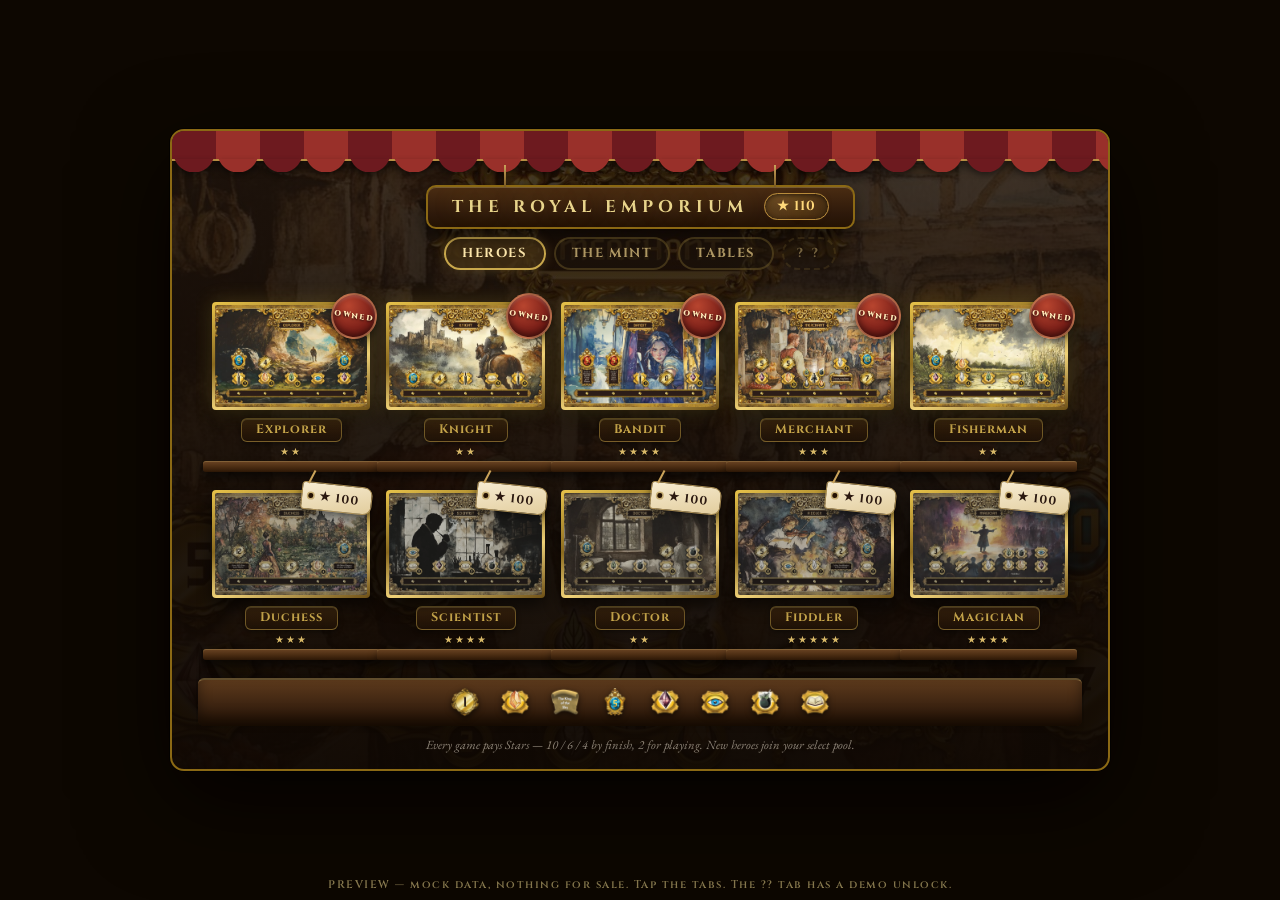
==== index.html @ a3e4d5b9 "Table inspect + fx: preview surfaces at size, rares animate Co-Authored-By: Claude Fable 5 <noreply@" ====
<!DOCTYPE html>
<html lang="en">
<head>
<meta charset="UTF-8">
<meta name="viewport" content="width=device-width, initial-scale=1.0, viewport-fit=cover">
<title>FAVOR — Royal Emporium Preview (tabs)</title>
<!-- Real game stylesheet: the store is judged under the exact chrome. -->
<link rel="stylesheet" href="css/style.css">
<style>
  html, body { margin: 0; height: 100%; background: #17100a; }
  /* the harness shows the store without the game behind it */
  #storePanel { display: flex !important; position: fixed; inset: 0; align-items: center; justify-content: center; }
  .pv-note {
    position: fixed; bottom: 8px; left: 50%; transform: translateX(-50%);
    z-index: 30000; font: 600 11px 'Cinzel', serif; letter-spacing: 1.5px;
    color: rgba(232, 212, 139, 0.55); pointer-events: none; text-align: center;
  }
  /* preview-only chip that fakes an unlock so Wyatt sees both ?? states */
  .pv-unlock {
    margin-top: 14px; font: 700 11px 'Cinzel', serif; letter-spacing: 1.5px;
    color: #e8d48b; background: rgba(201,168,76,0.12); cursor: pointer;
    border: 1px dashed rgba(201,168,76,0.5); border-radius: 999px; padding: 6px 14px;
  }
</style>
</head>
<body>

<!-- ═══ The store panel, verbatim from index.html (FLB closers stubbed) ═══ -->
<div class="lb-panel store-panel active" id="storePanel">
    <div class="lb-inner st-inner" onclick="event.stopPropagation()">
        <div class="st-awning" aria-hidden="true"></div>
        <div class="lb-title st-sign">The Royal Emporium<span class="st-stars" id="storeStars">★ 110</span></div>
        <div class="st-tabs" id="stTabs">
            <button class="st-tab on" data-pane="stPaneHeroes" onclick="switchStoreTab('stPaneHeroes')">Heroes</button>
            <button class="st-tab" data-pane="stPaneMint" onclick="switchStoreTab('stPaneMint')">The Mint</button>
            <button class="st-tab" data-pane="stPaneTables" onclick="switchStoreTab('stPaneTables')">Tables</button>
            <button class="st-tab st-tab-secret locked" data-pane="stPaneSecret" id="stTabSecret" onclick="switchStoreTab('stPaneSecret')">? ?</button>
        </div>
        <div class="st-scroll">
            <div class="st-pane" id="stPaneMint">
                <div class="st-mint" id="storePacks"></div>
            </div>
            <div class="st-pane on" id="stPaneHeroes">
                <div class="st-grid" id="storeBody"></div>
            </div>
            <div class="st-pane" id="stPaneTables">
                <div class="st-tables-head">The Table Maker</div>
                <div class="st-tables" id="stTables"></div>
                <div class="st-tables-head">Hero Tables</div>
                <div class="st-tables" id="stHeroTables"></div>
                <div class="st-tables-head">Rare Tables</div>
                <div class="st-tables" id="stRareTables"></div>
            </div>
            <div class="st-pane" id="stPaneSecret">
                <div class="st-secret" id="stSecretBody"></div>
            </div>
            <div class="st-counter" aria-hidden="true">
                <img src="assets/icons/gold.png" alt=""><img src="assets/icons/prospecting.png" alt=""><img src="assets/icons/maps.png" alt=""><img src="assets/icons/favor.png" alt=""><img src="assets/icons/philosopher.png" alt=""><img src="assets/icons/minds_eye.png" alt=""><img src="assets/icons/alchemy.png" alt=""><img src="assets/icons/knowledge.png" alt="">
            </div>
            <div class="lb-foot">Every game pays Stars — 10 / 6 / 4 by finish, 2 for playing. New heroes join your select pool.</div>
        </div>
    </div>
</div>
<div class="st-inspect" id="tableInspect" onclick="closeTableInspect()"></div>
<div class="pv-note">PREVIEW — mock data, nothing for sale. Tap the tabs. The ?? tab has a demo unlock.</div>

<script src="js/tablefx-pts.js"></script>
<script src="js/tablefx.js"></script>
<script>
// ── FLB stub: swallow the real markup's clicks ──
window.FLB = { inspectChar: function(){}, closeStore: function(){}, closeInspect: function(){} };

// ── Mock heroes (real art/difficulties; first five owned, like a mid account) ──
var CHARS = [
    ['explorer','Explorer.jpg','Explorer',2,1],['knight','Knight.jpg','Knight',2,1],
    ['bandit','Bandit.jpg','Bandit',4,1],['merchant','Merchant.jpg','Merchant',3,1],
    ['fisherman','Fisherman.jpg','Fisherman',2,1],['duchess','Duchess.jpg','Duchess',3,0],
    ['scientist','Scientist.jpg','Scientist',4,0],['doctor','Doctor.jpg','Doctor',2,0],
    ['fiddler','Fiddler.jpg','Fiddler',5,0],['magician','Magician.jpg','Magician',4,0]
];
document.getElementById('storeBody').innerHTML = CHARS.map(function(c){
    return '<div class="st-card' + (c[4] ? ' owned' : '') + '">'
        + '<div class="st-frame"><img src="assets/characters/' + c[1] + '" alt=""></div>'
        + '<div class="st-plate"><span class="st-name">' + c[2] + '</span>'
        + '<span class="st-diff">' + '★'.repeat(c[3]) + '</span></div>'
        + (c[4] ? '<span class="st-owned">Owned</span>' : '<button class="st-buy">★ 100</button>')
        + '</div>';
}).join('');

// ── Mock Mint bundles (layout stand-ins — real prices live in meta.js) ──
var PACKS = [['Pouch of Stars', 500, '4.99'], ['Chest of Stars', 1200, '9.99'], ['Royal Vault', 3000, '19.99']];
document.getElementById('storePacks').innerHTML = PACKS.map(function(p){
    return '<div class="st-pack"><div class="st-pack-stars">★ ' + p[1].toLocaleString() + '</div>'
        + '<div class="st-pack-name">' + p[0] + '</div>'
        + '<button class="st-pack-buy">$' + p[2] + '</button></div>';
}).join('');

// ── Tables shelves: the real TABLE_SKINS roster, equip = visual only ──
var TABLE_SKINS = [
    { id: 'oak', name: 'Royal Oak', swatch: '' },
    { id: 'leather', name: 'Oxblood Leather', swatch: 'tsw-leather' },
    { id: 'velvet', name: 'Crimson Velvet', swatch: 'tsw-velvet' },
    { id: 'queens', name: "The Queen's Table", swatch: 'tsw-queens' },
    { id: 'emerald', name: 'Emerald Court', swatch: 'tsw-emerald' },
    { id: 'celestial', name: 'Midnight Atlas', swatch: 'tsw-celestial' },
    { id: 'map', name: "The Cartographer's Desk", swatch: 'tsw-map' },
    { id: 'alchemist', name: "Alchemist's Slate", swatch: 'tsw-alchemist' },
    { id: 'hero-explorer', name: "The Explorer's Table", swatch: 'tsw-hero-explorer', group: 'hero' },
    { id: 'hero-merchant', name: "The Merchant's Table", swatch: 'tsw-hero-merchant', group: 'hero' },
    { id: 'hero-bandit', name: "The Bandit's Table", swatch: 'tsw-hero-bandit', group: 'hero' },
    { id: 'hero-fisherman', name: "The Fisherman's Table", swatch: 'tsw-hero-fisherman', group: 'hero' },
    { id: 'hero-scientist', name: "The Scientist's Table", swatch: 'tsw-hero-scientist', group: 'hero' },
    { id: 'hero-knight', name: "The Knight's Table", swatch: 'tsw-hero-knight', group: 'hero' },
    { id: 'hero-doctor', name: "The Doctor's Table", swatch: 'tsw-hero-doctor', group: 'hero' },
    { id: 'hero-fiddler', name: "The Fiddler's Table", swatch: 'tsw-hero-fiddler', group: 'hero' },
    { id: 'hero-duchess', name: "The Duchess's Table", swatch: 'tsw-hero-duchess', group: 'hero' },
    { id: 'hero-magician', name: "The Magician's Table", swatch: 'tsw-hero-magician', group: 'hero' },
    { id: 'rare-ember', name: 'The Ember Throne', swatch: 'tsw-rare-ember', group: 'rare' },
    { id: 'rare-astronomer', name: 'The Astronomer Royal', swatch: 'tsw-rare-astronomer', group: 'rare' },
    { id: 'rare-vault', name: 'The Drowned Vault', swatch: 'tsw-rare-vault', group: 'rare' }
];
var equipped = 'oak';
function renderShelves() {
    [['stTables', TABLE_SKINS.filter(function(s){ return !s.group; })],
     ['stHeroTables', TABLE_SKINS.filter(function(s){ return s.group === 'hero'; })],
     ['stRareTables', TABLE_SKINS.filter(function(s){ return s.group === 'rare'; })]
    ].forEach(function(sh) {
        document.getElementById(sh[0]).innerHTML = sh[1].map(function(s){
            return '<div class="st-table-card' + (s.id === equipped ? ' equipped' : '') + '" '
                + 'onclick="inspectTable(\'' + s.id + '\')">'
                + '<div class="st-table-swatch ' + s.swatch + '"'
                + (s.swatch ? '' : ' style="background: radial-gradient(ellipse at 50% 40%, #6b4a30 0%, #4a3020 55%, #2a1a10 100%)"') + '></div>'
                + '<div class="st-table-plate"><span class="st-table-name">' + s.name + '</span>'
                + '<span class="st-table-state">' + (s.id === equipped ? '✦ On your table' : 'Tap to view') + '</span></div></div>';
        }).join('');
    });
}
renderShelves();

// ── Tabs + the ?? pane (same logic as ui.js, demo unlock added) ──
var demoUnlocked = false;
function switchStoreTab(paneId) {
    document.querySelectorAll('#stTabs .st-tab').forEach(function(b){
        b.classList.toggle('on', b.dataset.pane === paneId); });
    document.querySelectorAll('.st-pane').forEach(function(p){
        p.classList.toggle('on', p.id === paneId); });
    document.querySelector('.st-scroll').scrollTop = 0;
    if (paneId === 'stPaneSecret') renderSecretPane();
}
function renderSecretPane() {
    var body = document.getElementById('stSecretBody');
    document.getElementById('stTabSecret').classList.toggle('locked', !demoUnlocked);
    if (!demoUnlocked) {
        body.innerHTML = '<div class="st-secret-tease">'
            + '<div class="st-secret-mark">?</div>'
            + '<p>The court keeps its secrets.</p>'
            + '<p class="st-secret-sub">Some heroes are not for sale — they must be found.</p>'
            + '<button class="pv-unlock" onclick="demoUnlocked=true; renderSecretPane()">preview: simulate an unlock</button>'
            + '</div>';
        return;
    }
    body.innerHTML = '<div class="st-grid">'
        + '<div class="st-card owned"><div class="st-frame"><img src="assets/characters/Magician.jpg" alt=""></div>'
        + '<div class="st-plate"><span class="st-name">The Hooded One</span></div>'
        + '<span class="st-owned">Found</span></div>'
        + '</div>'
        + '<div class="st-secret-tease" style="padding-top:6px">'
        + '<p class="st-secret-sub">(demo card — hidden heroes appear here once discovered)</p>'
        + '<button class="pv-unlock" onclick="demoUnlocked=false; renderSecretPane()">preview: relock</button></div>';
}

// ── Table inspect — the surface at size; rare ones animate (real tablefx) ──
var _inspecting = null;
function inspectTable(id) { _inspecting = id; renderTableInspect(); }
function closeTableInspect() { _inspecting = null; renderTableInspect(); }
function renderTableInspect() {
    var box = document.getElementById('tableInspect');
    var s = null;
    TABLE_SKINS.forEach(function(x){ if (x.id === _inspecting) s = x; });
    if (!s) { box.classList.remove('active'); box.innerHTML = ''; return; }
    var isEq = s.id === equipped;
    box.innerHTML = '<div class="tt-insp-inner" onclick="event.stopPropagation()">'
        + '<div class="tt-insp-surface ' + s.swatch + '" id="ttInspSurface"'
        + (s.swatch ? '' : ' style="background: radial-gradient(ellipse at 50% 40%, #6b4a30 0%, #4a3020 55%, #2a1a10 100%)"') + '></div>'
        + '<div class="tt-insp-row"><span class="tt-insp-id"><span class="st-name">' + s.name + '</span>'
        + (s.group === 'rare' ? '<span class="tt-insp-rare">✦ RARE — it moves</span>' : '') + '</span>'
        + (isEq ? '<span class="st-owned">✦ On your table</span>'
                : '<button class="st-buy" onclick="event.stopPropagation(); equipped=\'' + s.id + '\'; renderShelves(); renderTableInspect()">Equip</button>')
        + '</div></div>'
        + '<div class="st-insp-close" onclick="event.stopPropagation(); closeTableInspect()">✕</div>';
    box.classList.add('active');
    if (window.TABLEFX) TABLEFX.decorate(document.getElementById('ttInspSurface'), s.id);
}
</script>
</body>
</html>
---- css/style.css ----
/* ═══════════════════════════════════════════════════════════
   FAVOR — Online Card Game
   A Game of Royal Succession
   ═══════════════════════════════════════════════════════════ */

@import url('https://fonts.googleapis.com/css2?family=Cinzel:wght@400;600;700;900&family=Cinzel+Decorative:wght@400;700;900&family=EB+Garamond:ital,wght@0,400;0,600;1,400&display=swap');

:root {
    --gold: #c9a84c;
    --gold-light: #e8d48b;
    --gold-dark: #8b6914;
    --royal-purple: #3d2817;
    --royal-deep: #2a1a10;
    --parchment: #f4e8c1;
    --parchment-dark: #d4c49a;
    --crimson: #8b1a1a;
    --text-light: #f0e6d3;
    --text-dark: #2a1a0e;
    --shadow-glow: rgba(201, 168, 76, 0.4);
    --wood-light: #b8956a;
    --wood-mid: #8b6b4a;
    --wood-dark: #5a3d2b;
    --wood-darker: #3d2817;
    --wood-deepest: #2a1a10;
    --felt-blue: #1e3a5f;
    --felt-dark: #142940;
}

* { margin: 0; padding: 0; box-sizing: border-box; }

/* iOS Safari auto-inflates "small" text in landscape webviews — TEXT ONLY,
   not the boxes around it, which is how one device's achievement titles
   painted over their neighbours (Wyatt 7/20). The layout is designed at
   these sizes; keep the browser's hands off them. */
html { -webkit-text-size-adjust: 100%; text-size-adjust: 100%; }

/* Long-pressing card/board art on iOS summoned the native "Copy / Save
   Image" sheet ("copy PNGs?" — reported 7/17). Kill the callout and drag
   on every image app-wide; text still selects via the .selectable opt-in. */
img {
    -webkit-touch-callout: none;
    -webkit-user-drag: none;
    -khtml-user-drag: none;
    user-select: none;
    -webkit-user-select: none;
}
.selectable, .selectable * { -webkit-user-select: text; user-select: text; }

html, body {
    width: 100%;
    height: 100%;
    overflow: hidden;
    background: #1a0e08;
    font-family: 'EB Garamond', serif;
    color: var(--text-light);
}

/* ─── TITLE SCREEN ──────────────────────────────────────── */

#title-screen {
    position: fixed;
    inset: 0;
    display: flex;
    align-items: center;
    justify-content: center;
    background:
        radial-gradient(ellipse at 32% 42%, rgba(201, 168, 76, 0.09) 0%, transparent 55%),
        radial-gradient(ellipse at 50% 85%, rgba(42, 26, 62, 0.6) 0%, transparent 55%),
        linear-gradient(180deg, #0a0612 0%, #1a0f28 40%, #0a0612 100%);
    z-index: 1000;
    transition: opacity 1.2s ease;
}

#title-screen.hidden {
    opacity: 0;
    pointer-events: none;
}

/* ── Wingspan-style stage: a full-bleed hero painting (calm on the left,
     the castle owns the right), the title lockup up top, and a loose grid
     of framed vignette cards — every button is a small painting with a
     plaque, PLAY unmistakably biggest. ── */
.ts-bg {
    position: absolute; inset: 0;
    /* The hero painting (Wyatt 7/16): the storybook meadow — cottage on
       the flowered hill, path winding toward the white castle. Anchored
       right-of-center so the castle survives the crop at every aspect
       ratio (the cottage rides the left edge behind the menu column). */
    background: #2a3a28 url('../assets/ui/menu-meadow.jpg') no-repeat;
    background-size: cover;
    background-position: 68% 34%;
}
/* Legibility wash — deepens the menu side and the footer's ground,
   leaves the castle in its own light. */
.ts-haze {
    position: absolute; inset: 0; pointer-events: none;
    /* Lighter wash than the old dusk art needed — the meadow is a sunny
       painting and should read sunny; just enough scrim for the gold
       lockup (top-left) and the footer line (bottom). */
    background:
        linear-gradient(180deg, rgba(12, 7, 16, 0.32) 0%, transparent 24%, transparent 80%, rgba(8, 5, 10, 0.42) 100%),
        linear-gradient(100deg,
            rgba(12, 7, 16, 0.5) 0%, rgba(12, 7, 16, 0.3) 34%,
            rgba(12, 7, 16, 0.05) 62%, rgba(12, 7, 16, 0.07) 100%);
}

.ts-frame {
    position: relative; z-index: 1;
    width: 100%; height: 100%;
    display: flex; flex-direction: column;
    /* notched landscape phones: never tuck under the sensor housing.
       The +14px keeps daylight between the cutout and the Play card /
       title — the bare inset ends flush at the notch edge and read as
       touching on Wyatt's iPhone 12. Notch side flips with rotation,
       so both sides get the cushion. */
    padding: clamp(12px, 3.5dvh, 36px)
             max(clamp(18px, 4vw, 56px), calc(env(safe-area-inset-right) + 14px))
             calc(clamp(12px, 3.5dvh, 36px) + env(safe-area-inset-bottom))
             max(clamp(18px, 4vw, 56px), calc(env(safe-area-inset-left) + 14px));
    box-sizing: border-box;
}

.ts-lockup { margin: 0 0 clamp(8px, 2.4dvh, 24px); }
/* clear the music toggle (top-left chrome) on screens tall enough to show it */
@media (min-height: 541px) { .ts-lockup { padding-left: 56px; } }
.ts-title {
    font-family: 'Cinzel', serif; font-weight: 900;
    font-size: clamp(30px, 9dvh, 64px);
    letter-spacing: 0.2em;
    color: var(--gold-light);
    margin: 0; line-height: 1;
    text-shadow: 0 0 34px rgba(201, 168, 76, 0.45), 0 3px 12px rgba(0, 0, 0, 0.85);
}
.ts-sub {
    font-family: 'Cinzel', serif;
    font-size: clamp(10px, 2dvh, 15px);
    letter-spacing: 0.42em; text-transform: uppercase;
    color: rgba(232, 205, 120, 0.8);
    margin: 6px 0 0 2px;
    text-shadow: 0 2px 8px rgba(0, 0, 0, 0.8);
}

/* The card grid: PLAY spans the full left column; HOST ROOM & SKIRMISH
   are the second tier; four quiet minors fill out the right. The grid
   hugs the left/haze side — the hero painting keeps the right. */
.ts-grid {
    display: grid;
    grid-template-areas:
        "play skirm host"
        "play rival lead"
        "play rival store"
        "play rival ach"
        "play how   how";
    grid-template-columns: minmax(200px, 300px) minmax(140px, 205px) minmax(140px, 205px);
    grid-template-rows: 1fr auto auto auto auto;
    gap: clamp(8px, 1.8dvh, 16px) clamp(10px, 1.4vw, 18px);
    max-width: min(780px, 64vw);
    /* tall screens: the grid floats centered between lockup and footer */
    margin-block: auto;
}

.ts-card {
    position: relative; overflow: hidden;
    display: flex; flex-direction: column;
    align-items: center; justify-content: flex-end;
    border-radius: 12px;
    border: 2px solid rgba(201, 168, 76, 0.55);
    background: linear-gradient(160deg, rgba(34, 19, 9, 0.92), rgba(18, 9, 4, 0.94));
    box-shadow: 0 6px 18px rgba(0, 0, 0, 0.55), inset 0 0 0 1px rgba(0, 0, 0, 0.5);
    cursor: pointer;
    transition: transform 0.16s ease, border-color 0.16s ease, box-shadow 0.16s ease;
}
.ts-card:hover, .ts-card:focus-visible {
    transform: translateY(-2px);
    border-color: var(--gold-light);
    box-shadow: 0 0 24px rgba(201, 168, 76, 0.35), 0 10px 26px rgba(0, 0, 0, 0.6);
    outline: none;
}
.ts-card:active { transform: translateY(0); }

/* The vignette painting inside a card, with a scrim so plaques read. */
.ts-art { position: absolute; inset: 0; background-size: cover; }
.ts-art::after {
    content: ''; position: absolute; inset: 0;
    background: linear-gradient(180deg, rgba(10, 6, 2, 0.04) 42%, rgba(10, 6, 2, 0.74) 100%);
}

.ts-plaque {
    position: relative; z-index: 1;
    font-family: 'Cinzel', serif; font-weight: 700;
    letter-spacing: 0.18em; text-transform: uppercase;
    font-size: clamp(11px, 1.9dvh, 14px);
    color: #f0e2b6;
    background: linear-gradient(180deg, rgba(44, 26, 10, 0.94), rgba(24, 13, 5, 0.94));
    border: 1px solid rgba(201, 168, 76, 0.65);
    border-radius: 8px;
    padding: 6px 15px; margin: 8px;
    box-shadow: 0 2px 8px rgba(0, 0, 0, 0.6);
    white-space: nowrap;
}

/* ── Update pill — Nation's notice worn under the profile chip. A slow
   SHINE, never a pulse (Wyatt's call on Nation's). Lives inside the
   title screen so it can never cover a live table. ── */
.update-pill {
    position: absolute;
    top: calc(max(14px, env(safe-area-inset-top)) + 52px);
    right: max(16px, env(safe-area-inset-right));
    display: inline-flex; align-items: center; gap: 7px;
    padding: 7px 14px;
    font-family: 'Cinzel', serif; font-weight: 700; font-size: 12px;
    letter-spacing: 1.5px; text-transform: uppercase;
    color: #1c1006;
    background: linear-gradient(115deg, #d9b44a 0%, #f7e29a 45%, #d9b44a 60%);
    background-size: 220% 100%;
    border: 1px solid #ffe9a8;
    border-radius: 999px;
    box-shadow: 0 4px 14px rgba(0, 0, 0, 0.5), 0 0 18px rgba(232, 195, 75, 0.35);
    cursor: pointer;
    z-index: 60;
    animation: updShine 3.4s linear infinite;
}
.update-pill .up-glyph { font-size: 14px; line-height: 1; }
.update-pill:hover, .update-pill:focus-visible {
    box-shadow: 0 4px 16px rgba(0, 0, 0, 0.55), 0 0 26px rgba(232, 195, 75, 0.6);
    outline: none;
}
@keyframes updShine { 0% { background-position: 120% 0; } 100% { background-position: -120% 0; } }

.ts-play { grid-area: play; min-height: clamp(150px, 36dvh, 300px); }
/* Play's vignette: the realm's open gates — castle, falls and the road in
   (Wyatt 7/16); tall cards look through the arch, short-wide cards at the
   castle. New filename on purpose: the stamped CSS busts the old cache. */
.ts-art-play { background-image: url('../assets/ui/menu-play-gates.jpg'); background-position: 50% 42%; }
/* Host Room + Skirmish: purpose-painted MJ vignettes, same family as the hero */
.ts-art-host { background-image: url('../assets/ui/menu-host-vignette.jpg'); background-position: 50% 55%; }
.ts-art-skirm { background-image: url('../assets/ui/menu-skirmish-vignette.jpg'); background-position: 50% 42%; }
.ts-play .ts-plaque {
    font-size: clamp(16px, 3.4dvh, 23px);
    padding: 8px 30px; margin-bottom: 6px;
    box-shadow: 0 0 20px rgba(201, 168, 76, 0.3), 0 2px 8px rgba(0, 0, 0, 0.6);
}
.ts-play .queue-seg {
    position: relative; z-index: 1;
    width: calc(100% - 20px); box-sizing: border-box;
    margin: 0 10px 10px;
    padding: 5px 8px;
    background: rgba(12, 7, 3, 0.6);
    border-radius: 10px;
}

.ts-mid { min-height: clamp(58px, 13.5dvh, 128px); }
.ts-mid:nth-of-type(2) { grid-area: skirm; }
.ts-mid:nth-of-type(3) { grid-area: host; }

.ts-sm { min-height: clamp(34px, 7dvh, 52px); justify-content: center; }
.ts-sm .ts-plaque { font-size: clamp(10px, 1.7dvh, 12px); padding: 4px 12px; margin: 4px; }
.ga-rival { grid-area: rival; }
.ga-lead { grid-area: lead; }
.ga-store { grid-area: store; }
.ga-ach { grid-area: ach; }
.ga-how { grid-area: how; }

/* Footer strip — quiet dev/reference hooks, Wingspan's community line. */
.ts-footer {
    margin-top: auto;
    display: flex; align-items: center;
    gap: clamp(12px, 2vw, 22px);
    padding-top: clamp(8px, 2dvh, 16px);
}
.ts-plate {
    font-family: 'EB Garamond', serif; font-style: italic;
    font-size: clamp(10px, 1.7dvh, 13px);
    letter-spacing: 1px;
    color: rgba(201, 168, 76, 0.55);
    margin: 0 0 0 auto;
}

/* Table size — a segmented row, one tap, stays lit. */
.queue-seg {
    display: flex;
    align-items: center;
    gap: 8px;
}
.queue-label {
    font-family: 'Cinzel', serif;
    font-size: 10px;
    font-weight: 700;
    letter-spacing: 2.5px;
    text-transform: uppercase;
    color: var(--gold-dark);
    white-space: nowrap;
    padding-right: 2px;
}
.queue-seg button {
    flex: 1;
    height: 42px;
    font-family: 'Cinzel', serif;
    font-size: 16px;
    font-weight: 700;
    color: var(--gold-light);
    background: rgba(20,10,4,0.55);
    border: 1px solid rgba(201,168,76,0.35);
    border-radius: 9px;
    cursor: pointer;
    transition: all 0.15s;
}
.queue-seg button:hover { border-color: var(--gold); }
.queue-seg button.on {
    background: linear-gradient(160deg, rgba(201,168,76,0.95), rgba(146,110,38,0.95));
    color: #241503;
    border-color: var(--gold-light);
    box-shadow: 0 0 14px rgba(201,168,76,0.35);
}

.menu-link {
    background: none;
    border: none;
    padding: 6px 2px;
    font-family: 'Cinzel', serif;
    font-size: 12px;
    font-weight: 700;
    letter-spacing: 1.5px;
    text-transform: uppercase;
    color: rgba(232, 205, 120, 0.7);
    text-decoration: underline;
    text-underline-offset: 4px;
    text-decoration-color: rgba(201,168,76,0.35);
    cursor: pointer;
    transition: color 0.15s;
}
.menu-link:hover { color: var(--gold-light); }
.menu-link.mint-link { color: #ffd97a; text-shadow: 0 0 8px rgba(240, 200, 110, 0.35); }
.menu-link.mint-link:hover { color: #ffe9ad; }
/* iOS shell: no external purchase rail anywhere (Apple 3.1.1) */
.ios-shell .mint-link, .ios-shell .st-mint { display: none !important; }

/* Portrait / narrow: single column, scrollable — the rotate-gate handles
   in-game, but the menu itself stays usable any way you hold it. */
@media (orientation: portrait), (max-width: 640px) {
    .ts-frame { overflow-y: auto; padding: 20px 6vw; }
    .ts-grid {
        grid-template-areas: "play play" "skirm host" "rival rival" "lead store" "ach how";
        grid-template-columns: 1fr 1fr;
        grid-template-rows: auto;
        max-width: 100%;
    }
    .ts-play { min-height: 180px; }
    .ts-haze { background: linear-gradient(180deg, rgba(10,6,14,0.72), rgba(10,6,14,0.5)); }
    /* clear the profile chip; keep footer links on one line each */
    .ts-title { font-size: clamp(24px, 8.5vw, 40px); }
    .ts-lockup { padding-left: 48px; margin-top: 34px; }
    .ts-footer { flex-wrap: wrap; }
    .menu-link, .prompt-test-toggle { white-space: nowrap; }
}

/* Profile chip — top-right of the menu */
.profile-chip {
    position: absolute;
    top: max(14px, env(safe-area-inset-top));
    right: max(16px, env(safe-area-inset-right));
    display: inline-flex;
    align-items: center;
    gap: 11px;
    padding: 8px 18px;
    background: linear-gradient(160deg, rgba(42,22,10,0.88), rgba(20,10,4,0.92));
    border: 1px solid var(--gold-dark);
    border-radius: 999px;
    cursor: pointer;
    font-family: 'Cinzel', serif;
    transition: all 0.2s;
    z-index: 5;
}
.profile-chip:hover { border-color: var(--gold); box-shadow: 0 0 18px rgba(201,168,76,0.25); }
.pc-name { color: var(--gold-light); font-size: 13px; font-weight: 700; letter-spacing: 1px; }
.pc-rating { color: #a9d4ff; font-weight: 900; font-size: 14px; }
.pc-crowns { display: inline-flex; align-items: center; gap: 4px; color: #e8c34b; font-weight: 900; font-size: 13px; }
.crown-ico { width: 17px; height: 12px; display: inline-block; }

/* ── Leaderboard + profile panels ── */
.lb-panel, .profile-panel {
    position: fixed;
    inset: 0;
    z-index: 10005;
    display: none;
    align-items: center;
    justify-content: center;
    background: rgba(14,7,2,0.92);
    backdrop-filter: blur(14px);
}
.lb-panel.active, .profile-panel.active { display: flex; }

.lb-inner, .pf-inner {
    display: flex;
    flex-direction: column;
    width: min(600px, 94vw);
    max-height: 88dvh;
    background: linear-gradient(175deg, #2e1c0e 0%, #1a0d05 100%);
    border: 2px solid var(--gold-dark);
    border-radius: 14px;
    box-shadow: 0 0 0 1px rgba(0,0,0,0.6), 0 30px 90px rgba(0,0,0,0.75), inset 0 1px 0 rgba(232,212,139,0.14);
    padding: 20px 24px 16px;
    animation: ovZoom 0.4s cubic-bezier(0.16,1,0.3,1);
}

.lb-title, .pf-title {
    font-family: 'Cinzel', serif;
    font-size: 18px;
    font-weight: 700;
    letter-spacing: 5px;
    text-transform: uppercase;
    color: var(--gold-light);
    text-align: center;
    text-shadow: 0 0 22px rgba(201,168,76,0.35);
}

.lb-tabs { display: flex; gap: 8px; justify-content: center; margin: 14px 0 8px; }

/* Two-column body (Wyatt 7/17): a character rail down the LEFT — bigger
   crests with names, inviting a tap — and the board rows on the right. */
.lb-main {
    display: flex; gap: 14px; flex: 1 1 auto; min-height: 0;
}
.lb-rail {
    flex: 0 0 auto; width: 132px;
    display: flex; flex-direction: column; min-height: 0;
}
.lb-rail-head {
    font-family: 'Cinzel', serif; font-size: 10px; font-weight: 700;
    letter-spacing: 3px; text-transform: uppercase;
    color: var(--gold-dark); text-align: center; margin-bottom: 8px;
}
.lb-right { flex: 1 1 auto; min-width: 0; display: flex; flex-direction: column; min-height: 0; }

/* The hero rail — a crest + name per row, whole chip clickable. */
.lb-chartabs {
    display: flex; flex-direction: column; gap: 5px;
    flex: 1 1 auto; overflow-y: auto; padding: 2px 4px 2px 0;
    -webkit-overflow-scrolling: touch; scrollbar-width: none;
}
.lb-chartabs::-webkit-scrollbar { display: none; }
.lb-chartab {
    flex: 0 0 auto;
    display: flex; align-items: center; gap: 9px;
    width: 100%; padding: 4px 8px 4px 4px;
    border-radius: 999px; overflow: hidden;
    border: 2px solid rgba(201, 168, 76, 0.28);
    background: rgba(28, 21, 12, 0.6); cursor: pointer;
    opacity: 0.82; text-align: left;
    transition: border-color 0.15s, opacity 0.15s, transform 0.15s, background 0.15s;
}
.lb-chartab img,
.lb-chartab .lb-chartab-crown {
    flex: 0 0 auto;
    width: 36px; height: 36px; border-radius: 50%; overflow: hidden;
    object-fit: cover; object-position: 50% 20%; display: flex;
    align-items: center; justify-content: center;
    background: #120c06;
}
.lb-chartab .lb-chartab-crown { color: var(--gold-light); font-size: 19px; }
.lb-chartab-name {
    font-family: 'Cinzel', serif; font-size: 11px; font-weight: 700;
    letter-spacing: 0.4px; color: var(--gold-light);
    white-space: nowrap; overflow: hidden; text-overflow: ellipsis;
}
.lb-chartab:hover, .lb-chartab:focus-visible {
    opacity: 1; border-color: var(--gold-light, #ffd97a); outline: none;
    background: rgba(201,168,76,0.12); transform: translateX(2px);
}
.lb-chartab.on {
    opacity: 1; border-color: var(--gold, #d4af37);
    background: rgba(201,168,76,0.16);
    box-shadow: 0 0 12px rgba(232, 195, 75, 0.4);
}

/* The door out of a solo table — a quiet corner chip (Wyatt 7/17).
   Sits under every overlay (z 2800 < thrown zone 2950 < overlays) so
   open stages cover it exactly like they cover the rest of the chrome. */
.game-leave {
    position: fixed;
    bottom: 22px;   /* above the version badge */
    right: max(8px, env(safe-area-inset-right));
    width: 30px; height: 30px;
    display: flex; align-items: center; justify-content: center;
    padding: 0;
    font-size: 13px; line-height: 1;
    color: rgba(232, 202, 160, 0.75);
    background: rgba(24, 14, 7, 0.72);
    border: 1px solid rgba(201, 168, 76, 0.4);
    border-radius: 50%;
    cursor: pointer;
    z-index: 2800;
    transition: color 0.15s, border-color 0.15s, background 0.15s;
}
.game-leave:hover, .game-leave:focus-visible {
    color: #f0dfb8; border-color: var(--gold-light, #ffd97a);
    background: rgba(34, 20, 10, 0.9);
    outline: none;
}
#game-screen:not(.active) .game-leave { display: none; }

/* Melee runs its full ceremony — the Skip chip is retired (Wyatt 7/17).
   Hidden HERE, not in melee.js (Skylar's file, never hand-edited): the
   element stays in the DOM so rig el.click() fast-forwards still work. */
.ms-skip { display: none !important; }

/* The Emblem flare — "who reveals first" with no words (Wyatt 7/17).
   Plays once when the throws lock and the reveal opens. */
.em-first { animation: emFirst 1.9s ease-in-out; }
@keyframes emFirst {
    0%, 100% { transform: scale(1); filter: none; }
    18%, 55% {
        transform: scale(1.55);
        filter: drop-shadow(0 0 10px rgba(232, 195, 75, 0.95));
    }
}
.lb-tab {
    font-family: 'Cinzel', serif;
    font-size: 11px;
    font-weight: 700;
    letter-spacing: 2px;
    text-transform: uppercase;
    padding: 6px 20px;
    border: 1px solid rgba(201,168,76,0.3);
    border-radius: 999px;
    background: transparent;
    color: var(--gold-dark);
    cursor: pointer;
    transition: all 0.2s;
}
.lb-tab.on { color: var(--gold-light); border-color: var(--gold); background: rgba(201,168,76,0.12); }

.lb-localnote {
    font-family: 'Cinzel', serif;
    font-size: 10px;
    letter-spacing: 2px;
    color: #e88;
    text-align: center;
    margin-bottom: 8px;
}

.lb-body { overflow-y: auto; min-height: 140px; }
.lb-row {
    display: flex;
    align-items: center;
    gap: 10px;
    padding: 7px 10px;
    border-bottom: 1px solid rgba(201,168,76,0.08);
    font-family: 'Cinzel', serif;
    animation: lbRowIn 0.28s cubic-bezier(0.16,1,0.3,1) both;
    animation-delay: calc(min(var(--li, 0), 14) * 22ms);
}
@keyframes lbRowIn {
    from { opacity: 0; transform: translateX(-10px); }
}
.lb-row.me {
    background: linear-gradient(90deg, rgba(201,168,76,0.16), rgba(201,168,76,0.05));
    border: 1px solid rgba(201,168,76,0.4);
    border-radius: 8px;
}
.lb-row.podium.p1 { background: linear-gradient(90deg, rgba(240,200,110,0.12), transparent 70%); }
.lb-rank { width: 26px; text-align: center; color: var(--gold-dark); font-weight: 900; flex: none; }
.lb-medal {
    width: 26px; height: 26px; flex: none;
    display: inline-flex; align-items: center; justify-content: center;
    border-radius: 50%;
    font-weight: 900; font-size: 13px; color: #2b1a06;
    box-shadow: inset 0 1px 3px rgba(255,255,255,0.5), 0 1px 4px rgba(0,0,0,0.55);
}
.lb-medal.m1 { background: radial-gradient(circle at 32% 28%, #ffe9ad, #d4a944 68%, #9a7526); animation: medalShine 2.6s ease-in-out infinite; }
.lb-medal.m2 { background: radial-gradient(circle at 32% 28%, #f2f2f4, #b9bcc4 68%, #82868f); }
.lb-medal.m3 { background: radial-gradient(circle at 32% 28%, #ecc39c, #c08a52 68%, #8a5c30); }
@keyframes medalShine {
    50% { box-shadow: inset 0 1px 3px rgba(255,255,255,0.5), 0 0 12px rgba(255,220,130,0.55); }
}
.lb-name { flex: 1; color: var(--parchment); font-size: 13px; display: inline-flex; align-items: center; gap: 8px; min-width: 0; white-space: nowrap; overflow: hidden; text-overflow: ellipsis; }
.lb-crowns { display: inline-flex; align-items: center; gap: 3px; color: #e8c34b; font-size: 12px; font-weight: 900; }
.lb-you {
    font-size: 9px; letter-spacing: 1.5px; padding: 2px 7px 3px;
    color: #2b1a06; background: linear-gradient(#f4d488, #c99f4b);
    border-radius: 999px; font-weight: 900;
}
.lb-sub { color: rgba(240,230,211,0.42); font-size: 10.5px; letter-spacing: 0.5px; flex: none; }
.lb-score { color: var(--gold-light); font-size: 15px; display: inline-flex; align-items: center; gap: 5px; flex: none; }
.lb-ico { width: 17px; height: 17px; object-fit: contain; }
/* Best single-game score with a hero, on that hero's board — a quieter
   parchment chip so the rating still leads. */
.lb-best {
    display: inline-flex; align-items: center; gap: 4px; flex: none;
    margin-right: 10px; padding: 2px 8px; border-radius: 999px;
    background: rgba(201,168,76,0.12); border: 1px solid rgba(201,168,76,0.22);
    color: var(--parchment); font-size: 12.5px; font-weight: 700;
    font-variant-numeric: tabular-nums;
}
.lb-best .lb-ico { width: 14px; height: 14px; }
.lb-gap { text-align: center; color: var(--gold-dark); letter-spacing: 6px; padding: 2px 0; }
.lb-row.appendix { border-top: 1px solid rgba(201,168,76,0.25); border-bottom: none; }

/* ── Avatar discs — the rival-rail round crop, reused everywhere ── */
.av-disc {
    width: 30px; height: 30px; flex: none;
    border-radius: 50%;
    overflow: hidden;
    border: 1.5px solid rgba(201,168,76,0.55);
    box-shadow: 0 0 0 1.5px rgba(0,0,0,0.4), 0 1px 4px rgba(0,0,0,0.5);
    display: inline-flex;
    background: #1d1106;
}
.av-disc img { width: 100%; height: 100%; object-fit: cover; }
.av-disc.av-empty img { object-fit: contain; padding: 4px; opacity: 0.7; }
.av-disc.pc-av { width: 24px; height: 24px; }
.av-disc.lb-av { width: 30px; height: 30px; }
.av-disc.pf-av-current { width: 44px; height: 44px; }

/* Profile — the crest picker grid */
.pf-avatars {
    display: grid;
    grid-template-columns: repeat(5, 1fr);
    gap: 7px;
    padding: 10px 2px 12px;
    border-bottom: 1px solid rgba(201,168,76,0.14);
}
.pf-av {
    padding: 0; border: 2px solid rgba(201,168,76,0.25);
    border-radius: 50%; overflow: hidden; cursor: pointer;
    aspect-ratio: 1; background: #1d1106;
    transition: transform 0.15s ease, border-color 0.15s ease, box-shadow 0.15s ease;
}
.pf-av img { width: 100%; height: 100%; object-fit: cover; display: block; }
.pf-av:hover { transform: scale(1.08); border-color: var(--gold); }
.pf-av.on { border-color: #ffd97a; box-shadow: 0 0 12px rgba(255,217,122,0.5); }

/* In-game identity — your crest + royal name ride the board thumb's
   plate (a row on the stats panel broke its no-scroll fit). */
.thumb-name {
    display: inline-flex;
    align-items: center;
    gap: 6px;
    min-width: 0;
    white-space: nowrap;
    overflow: hidden;
    text-overflow: ellipsis;
}
.av-disc.thumb-crest { width: 17px; height: 17px; flex: none; }
/* Human rivals across the wire wear their chosen crest by their name */
.av-disc.opp-crest { width: 17px; height: 17px; vertical-align: -3px; margin-right: 4px; }
.lb-foot, .lb-loading, .pf-note {
    font-family: 'EB Garamond', serif;
    font-style: italic;
    font-size: 12.5px;
    color: rgba(240,230,211,0.55);
    text-align: center;
}
.lb-foot { margin-top: 10px; }
.lb-loading { padding: 34px 0; }

/* ── Character store — a market stall under the royal awning ──
   Wyatt's market scene (the Merchant board) is the backdrop; heroes are
   framed paintings standing on planks, priced with hanging rope tags,
   sealed in wax once owned. Art IS the UI. */

.st-inner {
    width: min(940px, 94vw);
    position: relative;
    overflow: hidden;                 /* keeps the awning + backdrop inside the panel frame */
    padding-top: 50px;                /* room for the canopy */
    background:
        linear-gradient(180deg, rgba(26,13,4,0.78) 0%, rgba(18,9,3,0.92) 58%, rgba(14,7,2,0.97) 100%),
        url('../assets/ui/shop-backdrop.jpg') center 22% / cover no-repeat,
        linear-gradient(175deg, #2e1c0e 0%, #1a0d05 100%);
}
/* Scalloped canopy — two alternating crimson stripes with hanging arcs */
.st-awning {
    position: absolute;
    top: 0; left: 0; right: 0;
    height: 30px;
    background: repeating-linear-gradient(90deg, #6d1a1f 0 44px, #99302a 44px 88px);
    border-bottom: 2px solid rgba(201, 168, 76, 0.85);
    box-shadow: 0 4px 12px rgba(0, 0, 0, 0.55);
}
.st-awning::after {
    content: '';
    position: absolute;
    left: 0; right: 0; top: 100%;
    height: 13px;
    background:
        radial-gradient(circle at 22px -7px, #6d1a1f 20px, transparent 21px),
        radial-gradient(circle at 66px -7px, #99302a 20px, transparent 21px);
    background-size: 88px 13px;
    filter: drop-shadow(0 3px 3px rgba(0, 0, 0, 0.4));
}
/* The shop sign hangs from the awning on two cords */
.st-sign {
    position: relative;
    margin: 4px auto 0;
    width: fit-content;
    max-width: 92%;
    padding: 8px 24px 9px;
    font-size: 17px;
    background: linear-gradient(180deg, #4a2c12, #2c180a 70%, #241203);
    border: 2px solid var(--gold-dark);
    border-radius: 10px;
    box-shadow: inset 0 1px 0 rgba(232, 212, 139, 0.28), 0 8px 18px rgba(0, 0, 0, 0.55);
    animation: signSettle 1.6s cubic-bezier(0.34, 1.56, 0.64, 1);
    transform-origin: 50% -22px;
}
.st-sign::before, .st-sign::after {
    content: '';
    position: absolute;
    top: -22px;
    width: 2px;
    height: 22px;
    background: linear-gradient(180deg, #caa35a, #7a5a24);
}
.st-sign::before { left: 18%; }
.st-sign::after  { right: 18%; }
@keyframes signSettle {
    0% { transform: rotate(-1.6deg); }
    55% { transform: rotate(1.1deg); }
    100% { transform: rotate(0deg); }
}
/* Your star purse, stitched leather */
.st-stars {
    margin-left: 16px;
    padding: 3px 12px 4px;
    color: #ffd97a;
    letter-spacing: 1px;
    font-size: 0.78em;
    white-space: nowrap;
    background: radial-gradient(130% 170% at 30% 18%, #6b4a22, #3c250e 72%);
    border: 1.5px solid #b98d3e;
    border-radius: 999px;
    box-shadow: inset 0 1px 4px rgba(0, 0, 0, 0.55);
    vertical-align: 2px;
}
.st-local {
    font-size: 9px;
    letter-spacing: 2px;
    color: #f0a0a0;
    vertical-align: middle;
}

/* ── The Royal Mint — star bundles under the awning, above the shelves.
   Four coin-purse plaques; the price button opens a PayPal tab and the
   box IPN delivers the Stars into the balance on its own. ── */
.st-mint {
    display: flex;
    flex-wrap: wrap;
    justify-content: center;
    gap: 10px;
    margin: 14px 10px 2px;
}
.st-pack {
    flex: 1 1 138px;
    max-width: 190px;
    display: flex;
    flex-direction: column;
    align-items: center;
    gap: 3px;
    padding: 10px 8px 12px;
    background:
        radial-gradient(120% 150% at 50% 0%, rgba(122, 84, 34, 0.55), rgba(38, 22, 8, 0.9) 78%),
        linear-gradient(#2c1a0a, #1d1106);
    border: 1.5px solid #a97f38;
    border-radius: 10px;
    box-shadow: inset 0 1px 6px rgba(0, 0, 0, 0.6), 0 2px 8px rgba(0, 0, 0, 0.45);
}
.st-pack.confirming {
    border-color: #ffd97a;
    box-shadow: inset 0 1px 6px rgba(0, 0, 0, 0.6), 0 0 14px rgba(255, 217, 122, 0.35);
}
.st-pack-stars {
    font-family: 'Cinzel', serif;
    font-weight: 900;
    font-size: 21px;
    color: #ffd97a;
    text-shadow: 0 0 10px rgba(240, 210, 120, 0.5);
}
.st-pack-name {
    font-style: italic;
    font-size: 11px;
    color: #cdb08a;
    letter-spacing: 0.5px;
}
.st-pack-buy {
    margin-top: 4px;
    padding: 5px 16px;
    font-family: 'Cinzel', serif;
    font-weight: 700;
    font-size: 13px;
    letter-spacing: 1px;
    color: #2b1a06;
    background: linear-gradient(#f4d488, #c99f4b);
    border: 1px solid #8a6a2a;
    border-radius: 999px;
    cursor: pointer;
    transition: transform 0.15s ease, box-shadow 0.15s ease;
}
.st-pack-buy:hover { transform: translateY(-1px); box-shadow: 0 3px 10px rgba(240, 200, 110, 0.35); }
.st-pack-buy.confirm { background: linear-gradient(#ffe9ad, #e0b45e); animation: packPulse 1.1s ease-in-out infinite; }
.st-pack-buy.poor { opacity: 0.4; cursor: default; }
@keyframes packPulse {
    50% { box-shadow: 0 0 16px rgba(255, 217, 122, 0.55); }
}
.st-pack-wait {
    flex: 1 1 100%;
    text-align: center;
    font-style: italic;
    font-size: 12.5px;
    color: #ecd9ae;
    padding: 8px 12px;
    background: rgba(60, 38, 14, 0.55);
    border: 1px dashed #a97f38;
    border-radius: 8px;
    animation: waitBreathe 2.2s ease-in-out infinite;
}
@keyframes waitBreathe {
    50% { opacity: 0.65; }
}
@media (orientation: landscape) and (max-height: 540px) {
    .st-pack { flex-basis: 118px; padding: 7px 6px 9px; }
    .st-pack-stars { font-size: 16px; }
    .st-pack-buy { font-size: 11px; padding: 4px 12px; }
}

/* The single scroll region for the whole store (Wyatt 7/17): awning + sign
   stay pinned above; mint, hero shelf, Table Maker and foot scroll together
   so the heroes are no longer trapped in a narrow band. */
.st-scroll {
    flex: 1 1 auto; min-height: 0;
    overflow-y: auto; overflow-x: hidden;
    -webkit-overflow-scrolling: touch;
    padding: 0 2px;
}
.st-grid {
    display: grid;
    grid-template-columns: repeat(auto-fill, minmax(158px, 1fr));
    gap: 30px 16px;                   /* tall row gap: planks + tags live between rows */
    margin-top: 16px;
    overflow: visible;                /* the whole store scrolls now, not the grid */
    padding: 14px 14px 18px;          /* side padding gives the overhang room INSIDE the box */
}
@keyframes shelfIn {
    from { opacity: 0; transform: translateY(12px); }
}
.st-card {
    position: relative;               /* tags, seals and planks anchor here */
    display: flex;
    flex-direction: column;
    transition: transform 0.25s;
    cursor: pointer;                  /* the painting opens the board inspect */
}
.st-card:hover { transform: translateY(-3px); }
/* every hero stands on a wooden plank */
.st-card::after {
    content: '';
    position: absolute;
    left: -6%; right: -6%; bottom: -12px;
    height: 11px;
    background: linear-gradient(180deg, #6b4423, #4a2c12 55%, #2c1706);
    border-radius: 3px;
    box-shadow: 0 5px 9px rgba(0, 0, 0, 0.6), inset 0 1px 0 rgba(232, 212, 139, 0.2);
}
.st-frame {
    position: relative;
    padding: 3px;                     /* the gilded frame */
    background: linear-gradient(160deg, #e8c34b, #8a6a1f 38%, #f0d278 66%, #6d4f16);
    border-radius: 4px;
    box-shadow: 0 7px 16px rgba(0, 0, 0, 0.6);
}
.st-card img {
    width: 100%;
    display: block;
    aspect-ratio: 3 / 2;
    object-fit: cover;
    border-radius: 2px;
}
.st-card:not(.owned) img { filter: saturate(0.5) brightness(0.78); }
.st-card.owned .st-frame { box-shadow: 0 0 20px rgba(232, 195, 75, 0.22), 0 7px 16px rgba(0, 0, 0, 0.6); }
.st-plate {
    display: flex;
    flex-direction: column;
    align-items: center;
    gap: 3px;
    padding: 8px 4px 2px;
}
/* rulebook difficulty — a quiet star row under the plate */
.st-diff {
    font-size: 10px;
    letter-spacing: 2px;
    color: #d9b968;
    text-shadow: 0 1px 2px rgba(0,0,0,0.7);
}
/* brass name plate under the painting */
.st-name {
    font-family: 'Cinzel', serif;
    font-size: 12.5px;
    font-weight: 700;
    letter-spacing: 1px;
    color: var(--gold);
    padding: 2px 14px 3px;
    background: linear-gradient(180deg, rgba(58, 36, 14, 0.92), rgba(30, 17, 6, 0.92));
    border: 1px solid rgba(201, 168, 76, 0.45);
    border-radius: 6px;
    box-shadow: inset 0 1px 0 rgba(232, 212, 139, 0.22), 0 2px 5px rgba(0, 0, 0, 0.4);
}
/* wax seal — stamped once a hero is yours */
.st-owned {
    position: absolute;
    top: -9px; right: -7px;
    z-index: 2;
    width: 46px; height: 46px;
    border-radius: 50%;
    display: flex;
    align-items: center;
    justify-content: center;
    font-family: 'Cinzel', serif;
    font-size: 7.5px;
    font-weight: 900;
    letter-spacing: 1.5px;
    text-transform: uppercase;
    color: #ffe9b8;
    text-shadow: 0 1px 2px rgba(0, 0, 0, 0.75);
    background: radial-gradient(circle at 34% 28%, #b8452f, #7a1f18 62%, #55110d);
    border: 2px solid rgba(255, 220, 150, 0.35);
    box-shadow: 0 3px 8px rgba(0, 0, 0, 0.55), inset 0 -3px 6px rgba(0, 0, 0, 0.45), inset 0 2px 3px rgba(255, 255, 255, 0.16);
    transform: rotate(8deg);
}
/* hanging price tag — rope, punched hole, parchment */
.st-buy {
    position: absolute;
    top: -8px; right: -5px;
    z-index: 2;
    transform: rotate(6deg);
    transform-origin: 12px -12px;
    font-family: 'Cinzel', serif;
    font-size: 12px;
    font-weight: 700;
    letter-spacing: 1px;
    color: #2a1810;
    background: linear-gradient(165deg, #f7ecd2, #e2cd9d);
    border: 1px solid #a98d54;
    border-radius: 4px 9px 9px 4px;
    padding: 5px 12px 5px 17px;
    cursor: pointer;
    box-shadow: 0 3px 8px rgba(0, 0, 0, 0.5);
    transition: transform 0.18s, box-shadow 0.18s;
    animation: tagSettle 0.9s cubic-bezier(0.34, 1.56, 0.64, 1);
}
.st-buy::before {   /* punched hole with brass grommet */
    content: '';
    position: absolute;
    left: 6px; top: 50%;
    transform: translateY(-50%);
    width: 5px; height: 5px;
    border-radius: 50%;
    background: #241203;
    box-shadow: 0 0 0 1.5px #c9b075;
}
.st-buy::after {    /* the string up to the frame */
    content: '';
    position: absolute;
    left: 7px; top: -13px;
    width: 1.5px; height: 14px;
    background: #caa35a;
    transform: rotate(22deg);
}
@keyframes tagSettle {
    0% { transform: rotate(-9deg); }
    55% { transform: rotate(11deg); }
    100% { transform: rotate(6deg); }
}
.st-buy:hover { transform: rotate(1deg) translateY(-1px); box-shadow: 0 5px 12px rgba(232, 195, 75, 0.4); }
.st-buy.confirm {
    background: linear-gradient(165deg, #fff3c4, #ffd97a);
    border-color: #8a6a1f;
    box-shadow: 0 0 16px rgba(255, 217, 122, 0.55);
    animation: ntPulse 1.5s ease-in-out infinite;
}
.st-buy.poor { opacity: 0.6; }
/* ── Board inspect — tap a painting, the whole board on the easel ──
   Full color even when unowned (the player is judging the goods), the
   print-res recut from assets/characters/hd/, same buy button along. */
.st-inspect {
    position: absolute;
    inset: 0;
    display: none;
    align-items: center;
    justify-content: center;
    background: rgba(10, 5, 1, 0.84);
    z-index: 6;
}
.st-inspect.active { display: flex; }
.st-insp-inner {
    display: flex;
    flex-direction: column;
    align-items: center;
    gap: 12px;
    animation: inspIn 0.28s cubic-bezier(0.16, 1, 0.3, 1);
}
@keyframes inspIn {
    from { transform: scale(0.84); opacity: 0; }
    to   { transform: scale(1); opacity: 1; }
}
.st-insp-frame {
    padding: 6px;                     /* the gilded frame, sized up */
    background: linear-gradient(160deg, #e8c34b, #8a6a1f 38%, #f0d278 66%, #6d4f16);
    border-radius: 6px;
    box-shadow: 0 18px 50px rgba(0, 0, 0, 0.75), 0 0 34px rgba(232, 195, 75, 0.18);
}
.st-insp-frame img {
    display: block;
    max-width: min(88vw, 1240px);
    max-height: 64vh;   /* leaves honest room for the epithet row + Tip line */
    border-radius: 3px;
}
.st-insp-row {
    display: flex;
    align-items: center;
    gap: 14px;
}
.st-insp-row .st-name { font-size: 16px; }
/* easel identity — name, italic epithet, DIFFICULTY row (rulebook style) */
.st-insp-id {
    display: flex;
    flex-direction: column;
    align-items: flex-start;
    gap: 3px;
    min-width: 0;
}
.st-epithet {
    font-family: 'EB Garamond', serif;
    font-style: italic;
    font-size: 13.5px;
    color: #e6cf9d;
    letter-spacing: 0.5px;
}
.st-insp-diff {
    font-family: 'Cinzel', serif;
    font-size: 10px;
    letter-spacing: 2.5px;
    color: rgba(240, 230, 211, 0.6);
}
.st-insp-diff b { color: #ffd97a; letter-spacing: 2px; margin-left: 4px; }
.st-insp-tip {
    font-family: 'EB Garamond', serif;
    font-size: 13.5px;
    color: rgba(240, 230, 211, 0.78);
    padding: 8px 12px;
    margin-top: 2px;
    background: rgba(60, 38, 14, 0.5);
    border-left: 2px solid rgba(201, 168, 76, 0.55);
    border-radius: 0 6px 6px 0;
}
.st-insp-tip i { color: #ecd9ae; }
/* inspect's price tag sits beside the plate, not hung off a shelf frame —
   no rope rigging (::before grommet, ::after string), no settle-swing */
.st-insp-row .st-buy {
    position: static;
    transform: none;
    animation: none;
    padding: 6px 14px;
    font-size: 13px;
}
.st-insp-row .st-buy::before, .st-insp-row .st-buy::after { display: none; }
.st-insp-close {
    position: absolute;
    top: 14px; right: 78px;           /* beside the panel's ESC badge, not on it */
    width: 34px; height: 34px;
    display: flex;
    align-items: center;
    justify-content: center;
    font-family: 'Cinzel', serif;
    font-size: 15px;
    color: var(--gold);
    background: linear-gradient(180deg, rgba(58, 36, 14, 0.92), rgba(30, 17, 6, 0.92));
    border: 1px solid rgba(201, 168, 76, 0.45);
    border-radius: 50%;
    cursor: pointer;
    box-shadow: 0 2px 8px rgba(0, 0, 0, 0.5);
}
.st-insp-close:hover { color: var(--gold-light); box-shadow: 0 0 12px rgba(232, 195, 75, 0.35); }

/* the wares counter along the bottom — the realm's goods on display */
.st-counter {
    display: flex;
    justify-content: center;
    align-items: center;
    gap: 20px;
    margin-top: 12px;
    padding: 7px 10px 9px;
    background: linear-gradient(180deg, #5d3a1c, #3a2210 60%, #241203);
    border-radius: 6px;
    border-top: 2px solid rgba(232, 212, 139, 0.3);
    box-shadow: inset 0 -8px 14px rgba(0, 0, 0, 0.45), 0 -3px 10px rgba(0, 0, 0, 0.3);
}
.st-counter img {
    width: 30px; height: 30px;
    object-fit: contain;
    filter: drop-shadow(0 2px 3px rgba(0, 0, 0, 0.65));
}

.pf-row {
    display: flex;
    justify-content: space-between;
    align-items: center;
    gap: 10px;
    padding: 10px 4px;
    border-bottom: 1px solid rgba(201,168,76,0.08);
    font-family: 'Cinzel', serif;
    color: var(--parchment);
}
.pf-label { font-size: 11px; letter-spacing: 2px; text-transform: uppercase; color: var(--gold-dark); }
.pf-row b { color: var(--gold-light); display: inline-flex; align-items: center; gap: 5px; }
.pf-namerow { border-bottom: none; padding-top: 14px; }

/* ═══ PROFILE (Wyatt 7/18: "viewing profile is bad") ═══
   The panel leads with STANDING now, not a crest picker. #profileBody does
   its own scrolling so the title stays pinned — .pf-inner had a plain
   max-height and no inner scroller, unlike .lb-body, so a richer panel would
   simply have overflowed the viewport. */
#profileBody {
    flex: 1 1 auto;
    min-height: 0;              /* without this a flex child refuses to shrink */
    overflow-y: auto;
    overscroll-behavior: contain;
    padding-right: 4px;
}
.pf-standing {
    display: flex; align-items: center; gap: 14px;
    padding: 4px 2px 14px;
    border-bottom: 1px solid rgba(201, 168, 76, 0.16);
}
.pf-standing .pf-av-current { width: 62px; height: 62px; flex: 0 0 auto; }
.pf-standing-main { flex: 1; min-width: 0; }
.pf-rating { display: flex; align-items: baseline; gap: 10px; }
.pf-rating-val { font-family: 'Cinzel', serif; font-weight: 900; font-size: 34px; line-height: 1; }
.pf-tier {
    font-family: 'Cinzel', serif; font-size: 10px; letter-spacing: 2px;
    text-transform: uppercase; color: var(--gold-dark);
}
.pf-record {
    margin-top: 5px; font-family: 'Cinzel', serif; font-size: 12.5px;
    color: var(--parchment);
}
.pf-record b { color: var(--gold-light); }
.pf-purse {
    display: flex; flex-direction: column; align-items: flex-end; gap: 5px;
    font-family: 'Cinzel', serif; font-size: 14px; color: var(--gold-light);
}
.pf-purse .pf-champs { display: inline-flex; align-items: center; gap: 4px; }

.pf-sec {
    display: flex; align-items: center; justify-content: space-between;
    margin: 15px 0 8px;
    font-family: 'Cinzel', serif; font-size: 11px; font-weight: 700;
    letter-spacing: 2.5px; text-transform: uppercase; color: var(--gold-dark);
}
.pf-seeall {
    background: none; border: 1px solid rgba(201, 168, 76, 0.4);
    border-radius: 999px; padding: 2px 11px 3px; cursor: pointer;
    font-family: 'Cinzel', serif; font-size: 9.5px; letter-spacing: 1.4px;
    text-transform: uppercase; color: var(--gold-light);
}
.pf-seeall:hover { border-color: var(--gold-light); background: rgba(201, 168, 76, 0.12); }

/* Per-hero ledgers — every field was already in _me, unrendered. */
.pf-heroes { display: grid; grid-template-columns: repeat(auto-fill, minmax(96px, 1fr)); gap: 9px; }
.pf-hero {
    display: flex; flex-direction: column; align-items: center; gap: 3px;
    padding: 8px 5px 9px;
    background: rgba(0, 0, 0, 0.26);
    border: 1px solid rgba(201, 168, 76, 0.2);
    border-radius: 9px;
}
.pf-hero img { width: 44px; height: 44px; object-fit: cover; border-radius: 50%; border: 1px solid rgba(201,168,76,0.45); }
.pf-hero-name { font-family: 'Cinzel', serif; font-size: 10px; color: var(--parchment); text-align: center; }
.pf-hero-r { font-family: 'Cinzel', serif; font-weight: 700; font-size: 15px; }
.pf-hero-g { font-size: 9px; letter-spacing: 0.5px; color: var(--gold-dark); }
.pf-hero .lb-best { font-size: 10px; }

.pf-ach { font-family: 'Cinzel', serif; font-size: 12.5px; color: var(--parchment); }
.pf-ach b { color: var(--gold-light); }
.pf-ach-recent { display: flex; flex-wrap: wrap; gap: 6px; margin-top: 7px; }
.pf-ach-recent span {
    font-size: 10px; letter-spacing: 0.4px; padding: 2px 9px 3px;
    color: #ffe9ad; background: rgba(58, 36, 14, 0.85);
    border: 1px solid rgba(232, 195, 75, 0.45); border-radius: 999px;
}

.pf-bounty {
    display: flex; align-items: center; gap: 10px;
    padding: 8px 12px;
    background: rgba(0, 0, 0, 0.26);
    border: 1px solid rgba(232, 195, 75, 0.4);
    border-radius: 10px;
}
.pf-bounty img { width: 38px; height: 38px; object-fit: cover; border-radius: 50%; }
.pf-bounty-name { flex: 1; font-family: 'Cinzel', serif; font-size: 13px; color: var(--parchment); }
.pf-bounty-stars { font-family: 'Cinzel', serif; font-weight: 700; color: var(--gold-light); }
.pf-bounty.done { opacity: 0.6; }
.pf-bounty.done .pf-bounty-stars { color: #9fd8a6; }
.pf-namerow input {
    flex: 1;
    min-width: 0;
    font-family: 'Cinzel', serif;
    font-size: 15px;
    color: var(--gold-light);
    background: rgba(0,0,0,0.35);
    border: 1px solid var(--gold-dark);
    border-radius: 8px;
    padding: 9px 13px;
}
.pf-namerow input.bad { border-color: #e85454; }
.pf-namerow .btn-royal { padding: 9px 20px; font-size: 12px; }
.pf-note { margin-top: 12px; }
.pf-local { color: #e88; font-style: normal; }

/* ── Daily Champion — the royal moment, not a toast ── */
.champ-overlay {
    position: fixed;
    inset: 0;
    z-index: 10008;
    display: none;
    align-items: center;
    justify-content: center;
    background: rgba(10,4,1,0.94);
    backdrop-filter: blur(18px);
}
.champ-overlay.active { display: flex; }
.champ-card {
    position: relative;
    overflow: hidden;
    text-align: center;
    padding: 46px 58px 40px;
    max-width: min(560px, 92vw);
    background:
        radial-gradient(ellipse 90% 70% at 50% 0%, rgba(232,195,75,0.13), transparent 60%),
        linear-gradient(175deg, #32200f 0%, #1a0d05 100%);
    border: 2px solid var(--gold);
    border-radius: 18px;
    box-shadow: 0 0 120px rgba(232,195,75,0.22), 0 30px 90px rgba(0,0,0,0.8);
    animation: ovZoom 0.5s cubic-bezier(0.16,1,0.3,1);
}
.champ-rays {
    position: absolute;
    inset: -60%;
    background: repeating-conic-gradient(from 0deg,
        transparent 0deg 14deg, rgba(232,195,75,0.06) 14deg 22deg);
    animation: champSpin 26s linear infinite;
    pointer-events: none;
}
@keyframes champSpin { to { transform: rotate(360deg); } }
.champ-title {
    position: relative;
    font-family: 'Cinzel', serif;
    font-size: clamp(19px, 3.4vw, 26px);
    font-weight: 700;
    letter-spacing: 2px;
    color: var(--gold-light);
    text-shadow: 0 0 30px rgba(232,195,75,0.5);
}
.champ-sub {
    position: relative;
    display: flex;
    align-items: center;
    justify-content: center;
    gap: 7px;
    font-family: 'Cinzel', serif;
    font-size: 14px;
    font-weight: 700;
    color: #e8c34b;
    margin: 14px 0 26px;
}
.champ-card .btn-royal { position: relative; }

.btn-royal {
    font-family: 'Cinzel', serif;
    font-weight: 700;
    font-size: clamp(14px, 2vw, 18px);
    letter-spacing: 3px;
    text-transform: uppercase;
    padding: 14px 48px;
    border: 2px solid var(--gold);
    background: linear-gradient(135deg, rgba(201, 168, 76, 0.15) 0%, rgba(201, 168, 76, 0.05) 100%);
    color: var(--gold);
    border-radius: 4px;
    cursor: pointer;
    transition: all 0.3s ease;
    position: relative;
    overflow: hidden;
    min-width: 280px;
    text-align: center;
}

.btn-royal::before {
    content: '';
    position: absolute;
    inset: 0;
    background: linear-gradient(135deg, rgba(201, 168, 76, 0.3) 0%, rgba(201, 168, 76, 0.1) 100%);
    opacity: 0;
    transition: opacity 0.3s ease;
}

.btn-royal:hover {
    border-color: var(--gold-light);
    color: var(--gold-light);
    box-shadow: 0 0 30px rgba(201, 168, 76, 0.3);
    transform: translateY(-2px);
}

.btn-royal:hover::before { opacity: 1; }

.btn-royal span { position: relative; z-index: 1; }

.btn-royal.primary {
    background: linear-gradient(135deg, var(--gold-dark) 0%, var(--gold) 50%, var(--gold-dark) 100%);
    color: var(--royal-deep);
    font-weight: 900;
    border-color: var(--gold-light);
    box-shadow: 0 0 20px rgba(201, 168, 76, 0.2);
}

.btn-royal.primary:hover {
    box-shadow: 0 0 40px rgba(201, 168, 76, 0.5);
    color: var(--royal-deep);
}

/* Prompt Test — dev toggle to replay the in-game tutorial prompts.
   Lives in the menu's quiet row now — no pill chrome, just a checkbox. */
.prompt-test-toggle {
    display: inline-flex;
    align-items: center;
    gap: 8px;
    font-family: 'Cinzel', serif;
    font-size: 11px;
    font-weight: 700;
    letter-spacing: 1.5px;
    text-transform: uppercase;
    color: rgba(201, 168, 76, 0.55);
    cursor: pointer;
    user-select: none;
    transition: color 0.15s;
}
.prompt-test-toggle:hover { color: var(--gold); }
.prompt-test-toggle input {
    width: 16px; height: 16px;
    margin: 0;
    accent-color: var(--gold);
    cursor: pointer;
}

/* Music toggle */
.music-toggle {
    position: fixed;
    top: 20px;
    right: 20px;
    width: 44px;
    height: 44px;
    border-radius: 50%;
    border: 1px solid rgba(201, 168, 76, 0.3);
    background: rgba(10, 6, 18, 0.8);
    color: var(--gold);
    font-size: 20px;
    cursor: pointer;
    z-index: 1001;
    display: flex;
    align-items: center;
    justify-content: center;
    transition: all 0.3s ease;
}

.music-toggle:hover {
    border-color: var(--gold);
    box-shadow: 0 0 15px rgba(201, 168, 76, 0.3);
}

/* Pre-game the top-right corner belongs to the PROFILE CHIP: music parks
   top-left and the game-log button waits until there is a game to log.
   In-game the corner belongs to the OPPONENTS rail — floating toggles
   there ate real clicks aimed at the first rival (the log panel opened
   instead of the rival overlay) — so both slide left of the sidebar. */
.music-toggle { right: auto; left: 20px; }
body:has(#game-screen.active) .music-toggle { left: auto; right: 240px; }
/* (log-toggle placement lives with its base block below — cascade order) */

.music-toggle.muted { opacity: 0.4; }

/* ─── CHARACTER SELECT SCREEN ──────────────────────────── */

#character-select {
    position: fixed;
    inset: 0;
    display: none;
    flex-direction: column;
    align-items: center;
    background: linear-gradient(180deg, var(--royal-deep) 0%, #0a0612 100%);
    z-index: 900;
    overflow-y: auto;
    padding: max(40px, env(safe-area-inset-top)) max(20px, env(safe-area-inset-right))
             40px max(20px, env(safe-area-inset-left));
}

#character-select.active { display: flex; }

.select-title {
    font-family: 'Cinzel', serif;
    font-weight: 900;
    font-size: clamp(24px, 4vw, 40px);
    color: var(--gold);
    margin-bottom: 10px;
}

.select-subtitle {
    font-family: 'EB Garamond', serif;
    font-size: 18px;
    color: var(--text-light);
    opacity: 0.7;
    margin-bottom: 30px;
}

.character-grid {
    display: grid;
    grid-template-columns: repeat(auto-fill, minmax(280px, 1fr));
    gap: 20px;
    max-width: 1200px;
    width: 100%;
    padding: 0 20px;
}

/* The pledge ribbon — you committed at PLAY NOW; this is the honest
   status line (queue narration + Withdraw) or the solo way home. */
.queue-pledge {
    display: flex;
    align-items: center;
    justify-content: center;
    gap: 8px;
    margin: -6px auto 14px;
    padding: 6px 18px;
    font-family: 'Cinzel', serif;
    font-size: 12px;
    letter-spacing: 0.5px;
    color: #e6cf9d;
    background: rgba(42, 24, 8, 0.6);
    border: 1px solid rgba(201, 168, 76, 0.3);
    border-radius: 999px;
    width: fit-content;
    max-width: 92vw;
}
.queue-pledge .menu-link { padding: 2px 6px; }
.qp-dot {
    width: 8px; height: 8px;
    border-radius: 50%;
    background: #ffd97a;
    box-shadow: 0 0 8px rgba(255, 217, 122, 0.8);
    animation: qpPulse 1.4s ease-in-out infinite;
}
@keyframes qpPulse {
    50% { opacity: 0.35; }
}

.character-card {
    border: 2px solid rgba(201, 168, 76, 0.3);
    border-radius: 8px;
    overflow: hidden;
    cursor: pointer;
    transition: all 0.3s ease;
    background: rgba(26, 15, 40, 0.8);
}

.character-card:hover {
    border-color: var(--gold);
    box-shadow: 0 0 30px rgba(201, 168, 76, 0.3);
    transform: translateY(-4px);
}

.character-card.selected {
    border-color: var(--gold-light);
    box-shadow: 0 0 40px rgba(201, 168, 76, 0.5);
}

.character-card img {
    width: 100%;
    display: block;
}

.character-info {
    padding: 12px 16px;
    text-align: center;
}

.character-info h3 {
    font-family: 'Cinzel', serif;
    font-size: 18px;
    color: var(--gold);
    margin-bottom: 2px;
}

/* the printed epithet — "Deadly Duelist", "The Wildcard" */
.character-info .epithet {
    font-family: 'EB Garamond', serif;
    font-style: italic;
    font-size: 13.5px;
    color: #e6cf9d;
    margin-bottom: 3px;
}

.character-info .difficulty {
    font-size: 14px;
    color: var(--gold-dark);
}

.character-info .tip {
    font-style: italic;
    font-size: 13px;
    color: var(--text-light);
    opacity: 0.6;
    margin-top: 6px;
}

/* ─── GAME SCREEN — Tavern Board Layout ────────────────── */

#game-screen {
    position: fixed;
    inset: 0;
    display: none;
    background:
        /* Knot suggestion, upper left */
        radial-gradient(ellipse 120px 80px at 12% 18%, rgba(20,10,4,0.35) 0%, transparent 70%),
        /* Knot suggestion, lower right */
        radial-gradient(ellipse 90px 60px at 85% 78%, rgba(20,10,4,0.3) 0%, transparent 70%),
        /* Subtle knot, mid left */
        radial-gradient(ellipse 60px 40px at 7% 55%, rgba(15,8,3,0.25) 0%, transparent 70%),
        /* Main wood warmth gradient — lighter center, darker edges */
        radial-gradient(ellipse at 50% 40%, #6b4a30 0%, #4a3020 35%, #3a2214 65%, #2a1a10 100%),
        /* Base mahogany */
        linear-gradient(175deg, #3d2817 0%, #2a1a10 50%, #1e1208 100%);
    z-index: 800;
}

/* Wood grain texture overlay */
#game-screen::before {
    content: '';
    position: fixed;
    inset: 0;
    pointer-events: none;
    z-index: 0;
    opacity: 0.07;
    background:
        /* Fine grain streaks */
        repeating-linear-gradient(
            91deg,
            transparent 0px,
            rgba(255,220,160,0.6) 1px,
            transparent 2px,
            transparent 18px,
            rgba(200,160,100,0.4) 19px,
            transparent 20px,
            transparent 34px,
            rgba(255,200,120,0.3) 35px,
            transparent 37px,
            transparent 58px,
            rgba(240,180,100,0.5) 59px,
            transparent 60px,
            transparent 80px
        ),
        repeating-linear-gradient(
            89deg,
            transparent 0px,
            rgba(180,130,80,0.3) 1px,
            transparent 3px,
            transparent 45px,
            rgba(220,170,100,0.4) 46px,
            transparent 48px,
            transparent 90px
        );
}

#game-screen.active { display: block; }

/* Warm vignette — brown-tinted edges, not purple */
#game-screen::after {
    content: '';
    position: fixed;
    inset: 0;
    pointer-events: none;
    background: radial-gradient(ellipse at center, transparent 55%, rgba(14,7,2,0.5) 100%);
    z-index: 0;
}

/* ── Main Grid: play-area | sidebar ── */

.game-layout {
    display: grid;
    grid-template-columns: 1fr 220px;
    grid-template-rows: 1fr;
    height: 100vh;
    width: 100vw;
    position: relative;
    z-index: 1;
}

/* ── Phase Bar (top-center of play area) ── */

.phase-bar {
    position: fixed;   /* screen-level: visible in both desktop grid and table view */
    top: 10px;
    left: 50%;
    transform: translateX(-50%);
    z-index: 30;
    display: flex;
    align-items: center;
    gap: 12px;
    padding: 6px 20px;
    border-radius: 24px;
    background:
        linear-gradient(180deg, var(--wood-dark) 0%, var(--wood-deeper, #4a2e1a) 50%, var(--wood-dark) 100%);
    border: 2px solid var(--gold-dark);
    box-shadow:
        inset 0 2px 6px rgba(0,0,0,0.6),
        inset 0 -1px 3px rgba(255,200,100,0.06),
        0 3px 12px rgba(0,0,0,0.5),
        0 1px 0 rgba(255,200,120,0.08);
    backdrop-filter: blur(8px);
}

.phase-bar .act-tag {
    font-family: 'Cinzel', serif;
    font-size: 12px;
    color: var(--gold);
    letter-spacing: 2px;
    font-weight: 700;
}

.phase-bar .phase-text {
    font-family: 'Cinzel', serif;
    font-size: 10px;
    color: var(--gold-dark);
    letter-spacing: 2px;
    text-transform: uppercase;
}

/* ── Play Area ── */

.play-area {
    grid-column: 1;
    position: relative;
    display: flex;
    align-items: flex-start;
    padding: 50px 24px calc(var(--handCardH) + 40px);
    padding-left: 282px;   /* clears the 250px stats panel + 16px inset */
    overflow-y: auto;
    overflow-x: hidden;
}

/* ── Board Thumbnail — top-left ── */

.board-thumb {
    position: absolute;
    top: 50px;
    left: 16px;
    z-index: 10;
    cursor: pointer;
    border-radius: 8px;
    overflow: hidden;
    border: 3px solid var(--gold-dark);
    box-shadow:
        inset 0 0 8px rgba(0,0,0,0.5),
        0 4px 24px rgba(0,0,0,0.7),
        0 0 20px rgba(201,168,76,0.06);
    transition: all 0.3s ease;
    background: var(--wood-deepest);
    width: 195px;
}

.board-thumb:hover {
    border-color: var(--gold);
    box-shadow:
        inset 0 0 8px rgba(0,0,0,0.4),
        0 4px 30px rgba(201,168,76,0.25),
        0 0 40px rgba(201,168,76,0.1);
    transform: scale(1.03);
}

.board-thumb img {
    display: block;
    width: 100%;
    height: auto;
    border-radius: 6px;
}

/* Ring token on the thumbnail — same %-track as the big overlay, so it
   scales with the thumb and always marks the current slot. */
.board-thumb .thumb-boardwrap {
    position: relative;
}

.board-thumb .thumb-ring {
    position: absolute;
    width: 9%;
    height: auto;
    aspect-ratio: 1;
    transform: translate(-50%, -50%);
    pointer-events: none;
    filter: drop-shadow(0 1px 2px rgba(0,0,0,0.65));
}

.board-thumb .thumb-footer {
    display: flex;
    align-items: center;
    justify-content: space-between;
    padding: 5px 8px;
    background: rgba(20,10,4,0.88);
}

.board-thumb .thumb-name {
    font-family: 'Cinzel', serif;
    font-size: 10px;
    color: var(--gold-light);
    letter-spacing: 1px;
    flex: 1 1 auto;      /* a long royal name truncates instead of… */
}

.board-thumb .thumb-hint {
    font-family: 'Cinzel', serif;
    font-size: 7px;
    color: var(--gold-dark);
    letter-spacing: 1px;
    text-transform: uppercase;
    flex: none;          /* …squeezing the hint into a wrap */
    white-space: nowrap;
}

/* ── Stats Panel — under board thumbnail ── */

/* Juicy stats scale — tokens on a table, readable at arm's length.
   Full size on tall windows; ~0.78 on short desktops (≤849px) so the
   panel + mission strip still clear 1280×800 without colliding. */
:root { --sx: 1; }
@media (max-height: 849px) { :root { --sx: 0.78; } }

.stats-panel {
    position: absolute;
    top: 185px;
    left: 16px;
    z-index: 10;
    display: flex;
    flex-direction: column;
    gap: 6px;
    padding: 10px;
    border-radius: 10px;
    background:
        linear-gradient(160deg, var(--wood-darker) 0%, var(--wood-deepest) 100%);
    border: 2px solid var(--gold-dark);
    box-shadow:
        inset 0 2px 8px rgba(0,0,0,0.6),
        inset 0 -1px 3px rgba(255,190,90,0.04),
        0 4px 16px rgba(0,0,0,0.5);
    width: 250px;
    /* Safety net for rare tall states (flex + both specials): scroll
       inside the panel rather than run under the hand zone. */
    max-height: calc(100dvh - 285px);
    overflow-y: auto;
}

.stats-panel .act-badge {
    text-align: center;
    font-family: 'Cinzel', serif;
    font-size: 11px;
    color: var(--gold-dark);
    letter-spacing: 2px;
    text-transform: uppercase;
    padding-bottom: 4px;
    border-bottom: 1px solid rgba(201, 168, 76, 0.12);
    margin-bottom: 2px;
}

.stats-panel .stats-row {
    display: flex;
    gap: 4px;
    justify-content: center;
    flex-wrap: wrap;
}

/* ── Resource Tokens (Gold / Prestige / Scorn) ── */

.resource-tokens {
    display: flex;
    flex-direction: column;
    gap: calc(3px * var(--sx));
    padding: 3px 0 5px;
    border-bottom: 1px solid rgba(201, 168, 76, 0.08);
    margin-bottom: 6px;
}

.resource-token {
    display: flex;
    align-items: center;
    justify-content: space-between;
    gap: 10px;
    padding: calc(1px * var(--sx)) 14px calc(1px * var(--sx)) 6px;
    border-radius: 999px;
    background: rgba(0,0,0,0.2);
    border: 1px solid rgba(201, 168, 76, 0.1);
}

.token-img {
    /* 38→32: makes room for the 4th (Favor) token row without scroll */
    width: calc(32px * var(--sx));
    height: calc(32px * var(--sx));
    border-radius: 50%;
    object-fit: cover;
    box-shadow: 0 1px 4px rgba(0,0,0,0.4);
}

.token-val {
    font-family: 'Cinzel', serif;
    font-size: calc(34px * var(--sx));
    font-weight: 900;
    line-height: 1;
}

.token-val.gold-val { color: #ffd700; text-shadow: 0 0 6px rgba(255,215,0,0.4); }
.token-val.prestige-val { color: #6cb4ee; text-shadow: 0 0 6px rgba(108,180,238,0.4); }
.token-val.scorn-val { color: #e85454; text-shadow: 0 0 6px rgba(232,84,84,0.4); }
.token-val.favor-val { color: #4fc3f7; text-shadow: 0 0 6px rgba(79,195,247,0.4); }

/* ── Skills Grid ── */

.skills-grid {
    display: flex;
    flex-direction: column;
    gap: 2px;
    padding: 4px 0;
}

.skill-row {
    display: flex;
    align-items: center;
    gap: 8px;
    padding: 1px 6px;
    border-radius: 6px;
    transition: background 0.2s ease;
}

.skill-row:hover {
    background: rgba(201, 168, 76, 0.05);
}

.skill-row.special-ability {
    border-top: 1px solid rgba(201, 168, 76, 0.08);
    margin-top: 2px;
    padding-top: 5px;
}

/* Flex skill (Mining Guild etc.): one unit, either option per use. */
.skill-row.flex-skill {
    border: 1px dashed rgba(201, 168, 76, 0.35);
    background: rgba(201, 168, 76, 0.04);
    margin-top: 2px;
}
.skill-row.flex-skill .skill-label { font-style: normal; }
.skill-row.flex-skill .skill-label i { color: var(--gold); font-size: 0.85em; }
/* Both faces of the either/or pair share the icon cell — a lone icon
   read as a duplicate of the fixed skill row above it. */
.skill-icon.flex-pair { width: auto; }
.skill-icon.flex-pair .skill-svg {
    width: calc(22px * var(--sx));
    height: calc(22px * var(--sx));
}
.skill-icon.flex-pair .skill-svg + .skill-svg { margin-left: -5px; }

.skill-icon {
    width: calc(30px * var(--sx));
    height: calc(30px * var(--sx));
    display: flex;
    align-items: center;
    justify-content: center;
    flex-shrink: 0;
}

.skill-svg {
    width: calc(30px * var(--sx));
    height: calc(30px * var(--sx));
    border-radius: 6px;
    object-fit: contain;
}

.skill-label {
    font-family: 'Cinzel', serif;
    font-size: 12px;
    color: var(--gold-dark);
    letter-spacing: 1px;
    text-transform: uppercase;
    flex: 1;
}
/* The full "Philosopher's Stone" fits its row at a smaller size (Wyatt:
   no more "PHIL. STONE"). */
.skill-label.phil-label { font-size: 9.5px; letter-spacing: 0.6px; }

.skill-value {
    font-family: 'Cinzel', serif;
    font-size: calc(30px * var(--sx));
    font-weight: 900;
    color: rgba(201, 168, 76, 0.25);
    min-width: calc(44px * var(--sx));
    text-align: right;
}

.skill-value.has-skill {
    color: var(--gold-light);
    text-shadow: 0 0 8px rgba(201, 168, 76, 0.3);
}

.ring-indicator {
    display: flex;
    align-items: center;
    justify-content: center;
    gap: 6px;
    margin-top: 4px;
    font-family: 'Cinzel', serif;
    font-size: 12px;
    color: rgba(255,255,255,0.5);
}

.stat-pill {
    display: inline-flex;
    align-items: center;
    gap: 5px;
    padding: 3px 10px;
    border-radius: 12px;
    font-family: 'Cinzel', serif;
    font-size: 12px;
    font-weight: 600;
    white-space: nowrap;
}

/* Real token art inside stat pills (never emoji). */
.stat-pill .pill-icon {
    width: 18px;
    height: 18px;
    object-fit: contain;
    filter: drop-shadow(0 1px 1px rgba(0,0,0,0.6));
}
.stat-pill.prestige .pill-icon { border-radius: 50%; object-fit: cover; }

/* The Emblem marker, anywhere "emblem holder" shows — a round mini-token. */
.emblem-badge {
    width: 16px;
    height: 16px;
    border-radius: 50%;
    object-fit: cover;
    border: 1px solid var(--gold-dark);
    box-shadow: 0 1px 3px rgba(0,0,0,0.6);
    vertical-align: -3px;
}

.stat-pill.gold {
    background: rgba(201, 168, 76, 0.14);
    color: var(--gold-light);
    border: 1px solid rgba(201, 168, 76, 0.28);
}

.stat-pill.favor {
    background: rgba(70, 130, 220, 0.12);
    color: #8cb8f0;
    border: 1px solid rgba(70, 130, 220, 0.22);
}

.stat-pill.scorn {
    background: rgba(200, 40, 40, 0.12);
    color: #f08080;
    border: 1px solid rgba(200, 40, 40, 0.22);
}

.stat-pill.prestige {
    background: rgba(79, 195, 247, 0.12);
    color: #8cd8f8;
    border: 1px solid rgba(79, 195, 247, 0.22);
}

.stats-panel .emblem-tag,
.opp-ov-panel .emblem-tag {
    text-align: center;
    font-family: 'Cinzel', serif;
    font-size: 11px;
    color: var(--gold);
    letter-spacing: 1px;
    margin-top: 2px;
}

/* ── Mission Strip — under stats ── */

.mission-strip {
    position: absolute;
    top: 290px;
    left: 16px;
    z-index: 10;
    display: flex;
    flex-direction: column;
    gap: 8px;
    padding: 8px 10px;
    border-radius: 10px;
    background:
        linear-gradient(160deg, var(--wood-darker) 0%, var(--wood-deepest) 100%);
    border: 2px solid rgba(201, 168, 76, 0.12);
    box-shadow:
        inset 0 2px 6px rgba(0,0,0,0.55),
        0 3px 12px rgba(0,0,0,0.45);
    width: 250px;   /* matches the stats panel above it */
}

.mission-section {
    display: flex;
    flex-direction: column;
    gap: 4px;
}

.mission-section + .mission-section {
    border-top: 1px solid rgba(201, 168, 76, 0.08);
    padding-top: 6px;
}

.mission-pips {
    display: flex;
    gap: 4px;
    flex-wrap: wrap;
}

.mission-strip .strip-label {
    font-family: 'Cinzel', serif;
    font-size: 8px;
    color: var(--gold-dark);
    letter-spacing: 2px;
    text-transform: uppercase;
}

.mission-strip .mission-pip {
    width: clamp(28px, 4.6vh, 50px);
    height: clamp(39px, 6.44vh, 70px);
    border-radius: 3px;
    object-fit: cover;
    cursor: pointer;
    border: 1px solid rgba(201, 168, 76, 0.12);
    opacity: 0.55;
    transition: all 0.2s;
    box-shadow: 0 2px 6px rgba(0,0,0,0.4);
}

.mission-strip .mission-pip:hover {
    opacity: 1;
    border-color: var(--gold);
    transform: scale(1.15);
    box-shadow: 0 4px 16px rgba(201, 168, 76, 0.15);
}

.mission-strip .mission-pip.active {
    opacity: 0.8;
    border-color: var(--gold);
}

.mission-strip .mission-pip.available {
    opacity: 0.45;
    border-style: solid;
}

.mission-strip .mission-pip.completed {
    opacity: 0.85;
    border-color: #4caf50;
    box-shadow: 0 0 8px rgba(76, 175, 80, 0.3);
}

/* ── Card Stacks — played cards grouped by skill ── */

.card-stacks {
    display: flex;
    gap: 22px;
    align-items: flex-start;
    flex-wrap: wrap;
    align-content: flex-start;
    position: relative;
    z-index: 5;
    min-height: 200px;
}

.card-stack {
    display: flex;
    flex-direction: column;
    position: relative;
    min-width: calc(var(--stackCardH) * 0.714);
    transition: gap 0.3s ease;
}

.card-stack .stack-label {
    font-family: 'Cinzel', serif;
    font-size: 7px;
    color: var(--typeC, var(--gold-dark));
    letter-spacing: 2px;
    text-transform: uppercase;
    text-align: center;
    margin-bottom: 5px;
    opacity: 0.95;
    text-shadow: 0 1px 2px rgba(0, 0, 0, 0.6);
}

.card-stack .stack-card {
    width: calc(var(--stackCardH) * 0.714);
    height: var(--stackCardH);
    border-radius: 5px;
    box-shadow: 0 3px 12px rgba(0,0,0,0.65);
    object-fit: cover;
    transition: transform 0.2s ease, box-shadow 0.2s ease;
    cursor: pointer;
    position: relative;
}

.card-stack .stack-card + .stack-card {
    margin-top: calc(38px - var(--stackCardH)); /* tucked: 38px peek */
}

.card-stack .stack-card:hover {
    transform: translateY(-8px) scale(1.05);
    box-shadow: 0 10px 30px rgba(0,0,0,0.6), 0 0 20px rgba(201,168,76,0.08);
    z-index: 20;
    position: relative;
}

.card-stack:hover .stack-card + .stack-card {
    margin-top: calc(54px - var(--stackCardH)); /* peek + 16px spread */
}

/* Empty stacks placeholder */
.card-stacks .no-cards-msg {
    font-family: 'Cinzel', serif;
    font-size: 11px;
    color: var(--gold-dark);
    opacity: 0.4;
    letter-spacing: 2px;
    padding: 40px 0;
}

/* ── Sidebar — Opponents Only ── */

.game-sidebar {
    grid-column: 2;
    grid-row: 1;
    display: flex;
    flex-direction: column;
    border-left: 2px solid var(--wood-dark);
    background:
        linear-gradient(180deg, rgba(42,22,10,0.92) 0%, rgba(26,14,5,0.96) 100%);
    overflow-y: auto;
    padding: 0;
    z-index: 2;
    box-shadow: inset 2px 0 8px rgba(0,0,0,0.4);
}

.game-sidebar .sidebar-header {
    font-family: 'Cinzel', serif;
    font-size: 8px;
    color: var(--gold-dark);
    letter-spacing: 3px;
    text-transform: uppercase;
    padding: 14px 12px 8px;
}

.opp-entry {
    display: flex;
    align-items: flex-start;
    gap: 8px;
    padding: 10px 12px;
    cursor: pointer;
    transition: all 0.25s ease;
    border-bottom: 1px solid rgba(90,61,43,0.35);
    background: linear-gradient(135deg, rgba(42,22,10,0.5) 0%, rgba(26,14,5,0.4) 100%);
    box-shadow: inset 0 1px 4px rgba(0,0,0,0.35);
}

.opp-entry:hover {
    background: linear-gradient(135deg, rgba(66,38,18,0.7) 0%, rgba(42,22,10,0.6) 100%);
}

.opp-entry .opp-avatar {
    width: 48px;
    height: 48px;
    border-radius: 50%;
    object-fit: cover;
    border: 2px solid rgba(201, 168, 76, 0.45);
    box-shadow: 0 0 0 2px rgba(0,0,0,0.4), 0 2px 8px rgba(0,0,0,0.5);
    flex-shrink: 0;
}

.opp-entry .opp-details {
    display: flex;
    flex-direction: column;
    gap: 2px;
    flex: 1;
    min-width: 0;
}

.opp-entry .opp-name {
    font-family: 'Cinzel', serif;
    font-size: 13px;
    letter-spacing: 0.5px;
    color: var(--gold-light);
    display: flex;
    align-items: center;
    gap: 5px;
}

/* Gold rides the rail (Wyatt keeps it glanceable) — the game's own coin
   art, big Cinzel count. Everything else waits behind the click. */
.opp-entry .opp-gold-row {
    display: flex;
    align-items: center;
    gap: 6px;
    margin-top: 3px;
}
.opp-entry .opp-gold-row img {
    width: 24px;
    height: 24px;
    object-fit: contain;
    filter: drop-shadow(0 1px 2px rgba(0,0,0,0.6));
}
.opp-entry .opp-gold-row b {
    font-family: 'Cinzel', serif;
    font-size: 18px;
    font-weight: 900;
    color: var(--gold-light);
    line-height: 1;
    text-shadow: 0 0 8px rgba(255,215,0,0.25);
}

.opp-entry .mini-stack {
    display: flex;
    margin-top: 6px;
}

.opp-entry .mini-card {
    width: 32px;
    height: 48px;
    border-radius: 3px;
    object-fit: cover;
    border: 1px solid rgba(201, 168, 76, 0.25);
    box-shadow: 0 2px 5px rgba(0,0,0,0.5);
    opacity: 0.6;
    transition: opacity 0.2s, transform 0.2s;
}
.opp-entry .mini-card + .mini-card { margin-left: -9px; }

.opp-entry:hover .mini-card {
    opacity: 0.9;
}

.opp-entry.active-turn {
    border-left: 2px solid var(--gold);
    padding-left: 10px;
}

/* ── Neighbor-target highlight — who does the selected card read? ──
   .nt-read marks the entries/chips a selected card reads (see
   TARGET_READ_SPECIALS in ui.js); .nt-tag is the floating label. */

/* Scoped: sidebar rows are static and need a positioning context for the
   tag; #statsPanel is ALREADY position:absolute — forcing relative on it
   would yank the whole panel out of its place in the layout. */
.opp-entry.nt-read { position: relative; z-index: 5; }

.opp-entry.nt-read .opp-avatar,
.tv-seats .pmat.nt-read,
#statsPanel.nt-read {
    animation: ntPulse 1.5s ease-in-out infinite;
}
.opp-entry.nt-read {
    background: linear-gradient(135deg, rgba(72,52,16,0.55) 0%, rgba(42,26,8,0.5) 100%);
}

@keyframes ntPulse {
    0%, 100% { box-shadow: 0 0 0 2px rgba(232, 195, 75, 0.9), 0 0 12px 2px rgba(232, 195, 75, 0.35); }
    50%      { box-shadow: 0 0 0 3px rgba(240, 210, 120, 1), 0 0 22px 7px rgba(232, 195, 75, 0.6); }
}

.nt-tag {
    position: absolute;
    left: 50%;
    transform: translateX(-50%);
    background: linear-gradient(180deg, #f0d278, #c9a84c);
    color: #2a1810;
    font: 700 9px 'Cinzel', serif;
    letter-spacing: 0.5px;
    padding: 2px 8px;
    border-radius: 8px;
    border: 1px solid #8a6a1f;
    white-space: nowrap;
    /* Tappable: the tag is the most button-looking thing on the seat and
       hangs OUTSIDE its chip — pointer-events:none let taps fall through
       to dead space, and the outside-click handler ate the action panel.
       Now a tag tap bubbles to its chip and opens the rival peek instead. */
    pointer-events: auto;
    cursor: pointer;
    z-index: 7;
    box-shadow: 0 2px 6px rgba(0, 0, 0, 0.5);
}

/* Desktop sidebar rows: the tag sits INSIDE the row's bottom edge —
   the sidebar scrolls (overflow-y:auto), anything hung outside clips. */
.opp-entry .nt-tag { bottom: 3px; }

/* Desktop stats panel: tag pinned inside the top edge. */
#statsPanel .nt-tag { top: 4px; }

/* Phone seat chips hug the top screen edge — tags hang BELOW their chip,
   arrow end anchored under it: the left tag extends rightward (its ◀
   points at the chip), the right tag extends leftward (its ▶ points at
   the chip). Opposite directions = no collision on 3–4 player tables
   where the two marked chips sit close. */
.tv-seats .pmat.nt-left .nt-tag  { top: calc(100% + 6px); transform: translateX(-9%); }
.tv-seats .pmat.nt-right .nt-tag { top: calc(100% + 6px); transform: translateX(-91%); }

/* While marks are up, the seat row must outrank the phase pill (z:6,
   reparented into #table-view AFTER the seats — DOM order would win). */
.tv-seats:has(.nt-read) { z-index: 12; }

/* ── Hand Zone — bottom tray ── */

.hand-zone {
    position: absolute;
    bottom: 0;
    left: 0;
    right: 220px;
    height: calc(var(--handCardH) + 40px);
    display: flex;
    align-items: flex-end;
    justify-content: center;
    padding: 0 30px 12px;
    background: linear-gradient(0deg,
        rgba(22,10,3,0.97) 0%,
        rgba(35,18,7,0.82) 45%,
        rgba(42,22,10,0.55) 70%,
        transparent 100%
    );
    box-shadow: inset 0 6px 18px rgba(0,0,0,0.35);
    z-index: 5;
}

.hand-zone .hand-hint {
    position: absolute;
    top: 8px;
    left: 50%;
    transform: translateX(-50%);
    font-family: 'Cinzel', serif;
    font-size: 7px;
    color: var(--gold-dark);
    letter-spacing: 2px;
    text-transform: uppercase;
    opacity: 0;
    transition: opacity 0.2s;
    cursor: pointer;
}

.hand-zone:hover .hand-hint { opacity: 1; }

.hand-arc {
    display: flex;
    justify-content: center;
    align-items: flex-end;
}

/* Resting card sizes scale with the window (Battlegrounds proportions) —
   fixed laptop-era pixels left fullscreen tables feeling empty. The 0.714
   factor is the 333x500 card-scan aspect. Phone table view overrides these
   with its own tuned sizes inside the landscape media query. */
:root {
    --handCardH: clamp(133px, 21vh, 230px);
    --stackCardH: clamp(175px, 24vh, 250px);
}

.hand-card {
    width: calc(var(--handCardH) * 0.714);
    height: var(--handCardH);
    border-radius: 6px;
    overflow: hidden;
    cursor: pointer;
    /* ease-out (fast start) so the card answers the cursor instantly. */
    transition: all 0.22s ease-out;
    border: 2px solid rgba(201, 168, 76, 0.3);
    position: relative;
    margin: 0 -6px;
    transform-origin: bottom center;
    box-shadow: 0 3px 12px rgba(0,0,0,0.65);
}

.hand-card img {
    width: 100%;
    height: 100%;
    object-fit: cover;
}

/* Battlegrounds bloom: the hovered card grows to near screen height in
   place. --bloomScaleDesk fits it to the actual window and --bloomShift
   keeps edge cards fully on-screen (set by _bloomLayout in ui.js).
   Margins never change, so the fan never reflows under the cursor.
   MICE ONLY: touch browsers keep :hover stuck on the last-touched card,
   which double-bloomed alongside the JS glide (.bloom) — so touch relies
   on .bloom exclusively. */
@media (hover: hover) {
    .hand-card:hover {
        transform: translateX(var(--bloomShift, 0px)) translateY(-14px) scale(var(--bloomScaleDesk, 4)) rotate(0deg) !important;
        transform-origin: bottom center;
        /* Above .selected (31): the card you're READING always wins the
           stack — a selected neighbor used to paint over the bloom. */
        z-index: 33;
        border-color: var(--gold);
        box-shadow: 0 12px 40px rgba(0,0,0,0.7), 0 0 20px rgba(201,168,76,0.1);
    }

    /* While a card blooms, the hand must outrank the fixed phase bar (z 30)
       — .game-layout is a z-1 stacking context, so bump the layout itself. */
    .game-layout:has(.hand-card:hover) { z-index: 31; }
    .hand-zone:has(.hand-card:hover) { z-index: 40; }
}

.hand-card.selected {
    transform: translateY(-36px) scale(1.18) rotate(0deg) !important;
    z-index: 31;
    margin: 0 5px;
    border-color: var(--gold-light);
    box-shadow: 0 12px 40px rgba(201,168,76,0.3), 0 0 30px rgba(201,168,76,0.15);
}

/* A selected card must beat the phase bar (z 30) even with no hover —
   same layout bump as :hover above, but hover-independent: without it
   the card only outranks the pill while the mouse happens to rest on it. */
.game-layout:has(.hand-card.selected) { z-index: 31; }
.hand-zone:has(.hand-card.selected) { z-index: 40; }

/* Desktop drag-to-play (the phone's Hearthstone pull, mouse-driven):
   the pulled card rides the cursor via inline transform — transition off
   so it tracks 1:1 — while the rest of the fan dims and goes hover-dead
   (a neighbor blooming to screen height mid-drag would bury the drag). */
#handZone .hand-card.dragging {
    transition: none !important;
    z-index: 70;
    cursor: grabbing;
    filter: drop-shadow(0 14px 26px rgba(0,0,0,0.65)) drop-shadow(0 0 16px rgba(240,210,120,0.4));
}
#handZone.drag-from .hand-card:not(.dragging) { opacity: 0.45; pointer-events: none; }
.game-layout:has(.hand-card.dragging) { z-index: 31; }
.hand-zone:has(.hand-card.dragging) { z-index: 40; }
#handZone .hand-card img { -webkit-user-drag: none; }

/* Hand waiting text */
.hand-zone .hand-waiting {
    color: var(--gold);
    opacity: 0.4;
    font-family: 'Cinzel', serif;
    font-size: 12px;
    padding: 40px;
    letter-spacing: 2px;
}

/* ── Bottom Stats Bar (for animation system) ── */

.bottom-stats {
    position: absolute;
    bottom: 0;
    left: 0;
    right: 0;
    display: flex;
    align-items: center;
    gap: 20px;
    padding: 4px 20px;
    background: transparent;
    z-index: 0;
    pointer-events: none;
    opacity: 0;
    height: 0;
    overflow: hidden;
}

.stat {
    display: flex;
    align-items: center;
    gap: 6px;
    font-family: 'Cinzel', serif;
    font-size: 15px;
}

.stat.gold { color: #ffd700; }
.stat.prestige { color: #4fc3f7; }
.stat.scorn { color: #ef5350; }
.stat.favor { color: #ab47bc; }

/* ═══ OVERLAYS ═══════════════════════════════════════════ */

/* Shared close button */
.ov-close {
    position: absolute;
    top: 20px;
    right: 20px;
    font-family: 'Cinzel', serif;
    font-size: 11px;
    color: var(--gold-dark);
    cursor: pointer;
    padding: 6px 16px;
    border: 1px solid rgba(201, 168, 76, 0.2);
    border-radius: 8px;
    letter-spacing: 2px;
    transition: all 0.2s;
    z-index: 10;
}
.ov-close:hover { color: var(--gold-light); border-color: var(--gold); }

/* ── Board Overlay ── */

.board-overlay {
    position: fixed;
    inset: 0;
    z-index: 10001;
    display: none;
    flex-direction: column;
    align-items: center;
    justify-content: center;
    background: rgba(20,12,5,0.96);
    backdrop-filter: blur(20px);
}
.board-overlay.active { display: flex; }

.board-ov-boardwrap {
    position: relative;
    display: inline-block;
    line-height: 0;
    animation: ovZoom 0.45s cubic-bezier(0.16,1,0.3,1);
}

.board-ov-full {
    max-width: 90vw;
    max-height: 74vh; /* the board IS the sheet now — give it the screen */
    border-radius: 12px;
    box-shadow: 0 0 120px rgba(201,168,76,0.08), 0 24px 80px rgba(0,0,0,0.7);
}

/* The ring token, sitting ON the track's slot circle (same geometry the
   table mats use: slot centers at 16/33/50/67/84%, track at 88% height). */
.board-ov-ring {
    position: absolute;
    top: 88%;
    width: 9%;
    aspect-ratio: 1;
    transform: translate(-50%, -50%);
    pointer-events: none;
    filter: drop-shadow(0 2px 5px rgba(0,0,0,0.65));
    transition: left 0.4s cubic-bezier(0.16, 1, 0.3, 1);
    z-index: 3;
}

/* Invisible hotspots on the art's slot circles — hover shows the landing
   halo + cost tooltip, click pays & slides the ring there. */
.board-ov-slot {
    position: absolute;
    top: 88%;
    width: 9.5%;
    aspect-ratio: 1;
    transform: translate(-50%, -50%);
    border-radius: 50%;
    cursor: pointer;
    z-index: 4;
}
.board-ov-slot:hover {
    box-shadow: 0 0 0 2px rgba(240,210,120,0.9), 0 0 22px 6px rgba(201,168,76,0.45);
}
.board-ov-slot.current { cursor: default; }
.board-ov-slot.current:hover { box-shadow: none; }

/* Pick-a-slot mode (⇄ Discard: Slide Ring) — the circles one step from
   the ring glow and take the click; everything farther is dead. */
.board-ov-slot.pickable {
    animation: slotPulse 1.1s ease-in-out infinite;
}
.board-ov-slot.dimmed { pointer-events: none; cursor: default; }
@keyframes slotPulse {
    0%, 100% { box-shadow: 0 0 0 3px rgba(240,210,120,0.95), 0 0 26px 8px rgba(201,168,76,0.55); }
    50%      { box-shadow: 0 0 0 3px rgba(240,210,120,0.65), 0 0 36px 14px rgba(201,168,76,0.3); }
}

/* Paid mode: circles a slide can reach right now (gold + direction) wear
   a quiet standing halo — the pulse stays the discard-picker's language.
   Blocked circles still take the tap (a notification says why). */
.board-ov-slot.reach {
    box-shadow: 0 0 0 2px rgba(240,210,120,0.5), 0 0 14px 3px rgba(201,168,76,0.28);
}
.board-ov-slot.reach:hover, .board-ov-slot.snap {
    box-shadow: 0 0 0 2px rgba(240,210,120,0.95), 0 0 24px 7px rgba(201,168,76,0.5);
}
.board-ov-slot.blocked { cursor: default; }
.board-ov-slot.blocked:hover { box-shadow: none; }

/* While the ring is in hand, EVERY circle shows itself: gold = payable
   right now, grey = it exists but the drop would be refused (gold short /
   direction lock). The circle under the finger answers louder: gold snap
   halo if the drop will take, red if the ring will bounce home. */
#boardOvSlots.dragging .board-ov-slot:not(.current) {
    box-shadow: 0 0 0 2px rgba(205,195,175,0.35), 0 0 10px 2px rgba(0,0,0,0.3);
}
#boardOvSlots.dragging .board-ov-slot.reach {
    box-shadow: 0 0 0 2px rgba(240,210,120,0.75), 0 0 16px 4px rgba(201,168,76,0.42);
}
#boardOvSlots.dragging .board-ov-slot.snap {
    box-shadow: 0 0 0 3px rgba(240,210,120,0.98), 0 0 26px 8px rgba(201,168,76,0.55);
}
#boardOvSlots.dragging .board-ov-slot.snap-bad {
    box-shadow: 0 0 0 3px rgba(224,92,70,0.9), 0 0 20px 6px rgba(200,60,40,0.45);
}

/* The ring is grabbable in paid mode — raised above the hotspots so the
   grab wins; while a slide waits on its confirm it pulses on the target. */
.board-ov-ring.grab { pointer-events: auto; cursor: grab; z-index: 5; touch-action: none; }
.board-ov-ring.dragging { transition: none; cursor: grabbing; transform: translate(-50%, -50%) scale(1.1); }
.board-ov-ring.pending { animation: ringPending 1.1s ease-in-out infinite; }
@keyframes ringPending {
    0%, 100% { filter: drop-shadow(0 2px 5px rgba(0,0,0,0.65)) drop-shadow(0 0 5px rgba(240,210,120,0.95)); }
    50%      { filter: drop-shadow(0 2px 5px rgba(0,0,0,0.65)) drop-shadow(0 0 15px rgba(240,210,120,0.55)); }
}

/* Home marker while the ring is out on a preview/drag. */
.board-ov-ghost {
    position: absolute;
    top: 88%;
    width: 9%;
    aspect-ratio: 1;
    transform: translate(-50%, -50%);
    pointer-events: none;
    opacity: 0;
    transition: opacity 0.25s;
    z-index: 2;
}
.board-ov-ghost.show { opacity: 0.35; }

/* Pay-&-slide confirm chip — anchored INSIDE the board art, just above
   the target circle (the old fixed-position bubble hung above the board
   RECT and rendered off-screen on phones). Reuses the .sc-bubble skin. */
#boardOvConfirm {
    position: absolute;
    display: none;
    transform: translate(-50%, -100%);
    line-height: 1.3;
    z-index: 6;
}
#boardOvConfirm.active { display: block; }

.board-ov-hint {
    margin-top: 6px;
    font-family: 'EB Garamond', serif;
    font-size: 15px;
    color: var(--gold-light);
    letter-spacing: 0.5px;
    min-height: 18px;
    text-shadow: 0 0 18px rgba(201,168,76,0.35);
}

.board-ov-name {
    margin-top: 16px;
    font-family: 'Cinzel', serif;
    font-size: 24px;
    color: var(--gold-light);
    letter-spacing: 5px;
    text-shadow: 0 0 30px rgba(201,168,76,0.2);
}

.board-ov-sub {
    font-family: 'EB Garamond', serif;
    font-size: 14px;
    color: rgba(240,230,211,0.35);
    font-style: italic;
    margin-top: 4px;
}

/* ── Hand Inspect Overlay ── */

.hand-inspect-overlay {
    position: fixed;
    inset: 0;
    z-index: 10000;
    display: none;
    flex-direction: column;
    align-items: center;
    justify-content: center;
    background: rgba(14,7,2,0.95);
    backdrop-filter: blur(16px);
}
.hand-inspect-overlay.active { display: flex; }

.hand-ov-spread {
    display: flex;
    gap: 16px;
    align-items: flex-end;
    animation: ovFan 0.4s cubic-bezier(0.16,1,0.3,1);
}

.hand-ov-spread .ov-hand-card {
    width: 150px;
    height: 210px;
    border-radius: 6px;
    box-shadow: 0 6px 24px rgba(0,0,0,0.6);
    object-fit: cover;
    transition: transform 0.25s ease;
    cursor: default;
}

.hand-ov-spread .ov-hand-card:hover {
    transform: translateY(-12px) scale(1.06);
    box-shadow: 0 12px 40px rgba(0,0,0,0.7), 0 0 24px rgba(201,168,76,0.1);
}

.hand-ov-label {
    margin-top: 20px;
    font-family: 'Cinzel', serif;
    font-size: 12px;
    color: var(--gold-dark);
    letter-spacing: 3px;
    text-transform: uppercase;
}

/* ── Opponent Overlay ── */

.opp-overlay {
    position: fixed;
    inset: 0;
    z-index: 10002;
    display: none;
    flex-direction: column;
    align-items: center;
    justify-content: center;
    background: rgba(14,7,2,0.96);
    backdrop-filter: blur(20px);
}
.opp-overlay.active { display: flex; }

.opp-ov-inner {
    display: flex;
    flex-direction: column;
    align-items: center;
}

.opp-ov-header {
    display: flex;
    align-items: center;
    gap: 16px;
    margin-bottom: 24px;
    animation: ovZoom 0.4s cubic-bezier(0.16,1,0.3,1);
}

.opp-ov-avatar {
    width: 60px;
    height: 60px;
    border-radius: 50%;
    object-fit: cover;
    border: 2px solid var(--gold);
    box-shadow: 0 0 30px rgba(201, 168, 76, 0.15);
}

.opp-ov-name {
    font-family: 'Cinzel', serif;
    font-size: 26px;
    color: var(--gold-light);
    letter-spacing: 4px;
}

.opp-ov-stats {
    display: flex;
    gap: 8px;
    margin-top: 6px;
}

/* Phone chip rail — hidden on desktop (the panel below carries it) */
.opp-ov-chips { display: none; }

/* Middle row: their variables (left) + their board (right). The panel
   reads exactly like your own left-rail panel — same classes, same
   token art — just without the fixed positioning. */
.opp-ov-mid {
    display: flex;
    align-items: center;
    gap: 22px;
    margin-bottom: 20px;
}
.opp-ov-panel {
    width: 250px;
    flex-shrink: 0;
    display: flex;
    flex-direction: column;
    gap: 6px;
    padding: 10px;
    border-radius: 10px;
    background:
        linear-gradient(160deg, var(--wood-darker) 0%, var(--wood-deepest) 100%);
    border: 2px solid var(--gold-dark);
    box-shadow:
        inset 0 2px 8px rgba(0,0,0,0.6),
        inset 0 -1px 3px rgba(255,190,90,0.04),
        0 4px 16px rgba(0,0,0,0.5);
    max-height: 76vh;
    overflow-y: auto;
    animation: ovZoom 0.4s cubic-bezier(0.16,1,0.3,1);
}

/* Board + ring on BOTH layouts: with the ring-dots gone from the rail,
   the overlay board is where a rival's position lives. The wrapper is
   position:relative so the %-based ring rides the art (phone media block
   re-tunes sizes for its side-by-side layout). Stacks stay phone-only —
   desktop keeps the big inline cards panel. */
.opp-ov-boardwrap {
    display: block;
    position: relative;
    line-height: 0;
    animation: ovZoom 0.45s cubic-bezier(0.16,1,0.3,1);
}
.opp-ov-ring {
    display: block;
    position: absolute;
    width: 11%;
    aspect-ratio: 1;
    transform: translate(-50%, -50%);
    pointer-events: none;
    filter: drop-shadow(0 1px 2px rgba(0,0,0,0.6));
}
.opp-ov-stacks { display: none; }

.opp-ov-board {
    display: block;
    max-width: 70vw;
    max-height: 42vh;   /* the board IS their sheet — let it breathe */
    border-radius: 10px;
    box-shadow: 0 8px 40px rgba(0,0,0,0.5);
    animation: none;    /* the wrapper animates so the ring rides along */
}

.opp-ov-section-label {
    font-family: 'Cinzel', serif;
    font-size: 10px;
    color: var(--gold-dark);
    letter-spacing: 3px;
    text-transform: uppercase;
    margin-bottom: 12px;
}

.opp-ov-cards {
    display: flex;
    gap: 16px;
    flex-wrap: wrap;
    justify-content: center;
    animation: ovFan 0.45s cubic-bezier(0.16,1,0.3,1);
}

/* Toggle + panel: desktop keeps cards inline (toggle/close hidden);
   landscape swaps to a button-revealed centered panel (see media query). */
.opp-ov-toggle,
.opp-ov-cards-close { display: none; }
.opp-ov-cards-panel {
    display: flex;
    flex-direction: column;
    align-items: center;
}

.opp-ov-card-wrap {
    display: flex;
    flex-direction: column;
    align-items: center;
    gap: 8px;
    cursor: pointer;
    transition: transform 0.25s;
}

.opp-ov-card-wrap:hover { transform: translateY(-8px); }

.opp-ov-card-wrap img {
    width: 150px;
    height: 225px;      /* true 2:3 card ratio — no cropped art */
    border-radius: 6px;
    box-shadow: 0 6px 24px rgba(0,0,0,0.6);
    object-fit: cover;
    transition: box-shadow 0.2s;
}

.opp-ov-card-wrap:hover img {
    box-shadow: 0 10px 40px rgba(201,168,76,0.15), 0 6px 24px rgba(0,0,0,0.6);
}

.lend-btn {
    font-family: 'Cinzel', serif;
    font-size: 9px;
    color: var(--gold-dark);
    letter-spacing: 1px;
    padding: 4px 12px;
    border-radius: 12px;
    border: 1px solid rgba(201, 168, 76, 0.2);
    background: rgba(201, 168, 76, 0.06);
    cursor: pointer;
    transition: all 0.2s;
    opacity: 0;
    white-space: nowrap;
}

.opp-ov-card-wrap:hover .lend-btn { opacity: 1; }

.lend-btn:hover {
    color: var(--gold-light);
    border-color: var(--gold);
    background: rgba(201, 168, 76, 0.12);
}

/* ── Mission Browser — the whole row of missions, one in focus ── */

.mission-lb {
    position: fixed;
    inset: 0;
    z-index: 10000;
    display: none;
    flex-direction: column;
    align-items: center;
    justify-content: center;
    background: rgba(14,7,2,0.94);
    backdrop-filter: blur(16px);
}
.mission-lb.active { display: flex; }

.mb-title {
    font-family: 'Cinzel', serif;
    font-size: 13px;
    color: var(--gold-dark);
    letter-spacing: 4px;
    text-transform: uppercase;
    margin-bottom: 4px;
    animation: ovZoom 0.3s ease;
}

/* The film strip: half-viewport inline padding lets the first and last
   cards reach dead center; JS settles the nearest card there on idle. */
.mb-track {
    display: flex;
    align-items: center;
    gap: clamp(16px, 3vw, 36px);
    width: 100vw;
    overflow-x: auto;
    overscroll-behavior-x: contain;
    padding: 26px 50vw;
    scrollbar-width: none;
}
.mb-track::-webkit-scrollbar { display: none; }

.mb-card {
    position: relative;
    flex: 0 0 auto;
    cursor: pointer;
    opacity: 0.5;
    transform: scale(0.84);
    transition: transform 0.32s cubic-bezier(0.16,1,0.3,1), opacity 0.32s;
}
.mb-card img {
    display: block;
    height: min(62vh, 560px);
    border-radius: 12px;
    box-shadow: 0 14px 50px rgba(0,0,0,0.75);
    -webkit-user-drag: none;
}
.mb-card.focus {
    opacity: 1;
    transform: scale(1);
}
.mb-card.focus img {
    box-shadow: 0 0 80px rgba(201,168,76,0.14), 0 20px 60px rgba(0,0,0,0.8);
}
.mb-card.done img { outline: 2px solid rgba(76,175,80,0.55); }
.mb-done-ribbon {
    position: absolute;
    top: 10px;
    left: 50%;
    transform: translateX(-50%);
    font-family: 'Cinzel', serif;
    font-size: 10px;
    letter-spacing: 2px;
    color: #cfe8cf;
    background: rgba(30,70,34,0.9);
    border: 1px solid rgba(76,175,80,0.6);
    border-radius: 10px;
    padding: 3px 10px;
    pointer-events: none;
}

.mb-nav {
    position: fixed;
    top: 50%;
    transform: translateY(-50%);
    width: 52px;
    height: 52px;
    display: flex;
    align-items: center;
    justify-content: center;
    font-family: 'Cinzel', serif;
    font-size: 34px;
    line-height: 1;
    color: var(--gold);
    background: rgba(20,10,4,0.75);
    border: 1px solid rgba(201,168,76,0.35);
    border-radius: 50%;
    cursor: pointer;
    user-select: none;
    transition: all 0.2s;
    z-index: 3;
}
.mb-nav:hover { color: var(--gold-light); border-color: var(--gold); }
.mb-nav.prev { left: 26px; }
.mb-nav.next { right: 26px; }
.mission-lb.mb-solo .mb-nav { display: none; }

/* ── Mission Journal — a royal ledger, rolled at both ends ── */

.mission-journal {
    position: fixed;
    inset: 0;
    z-index: 9998;   /* below the browser (10000) — tapping a card layers it on top */
    display: none;
    align-items: center;
    justify-content: center;
    background: rgba(14,7,2,0.9);
    backdrop-filter: blur(14px);
}
.mission-journal.active { display: flex; }

.mj-scroll {
    position: relative;
    display: flex;
    flex-direction: column;
    width: min(880px, 92vw);
    max-height: 88dvh;
    background: linear-gradient(175deg, #2e1c0e 0%, #241407 45%, #1a0d05 100%);
    border: 2px solid var(--gold-dark);
    border-radius: 14px;
    box-shadow:
        0 0 0 1px rgba(0,0,0,0.6),
        0 30px 90px rgba(0,0,0,0.75),
        inset 0 1px 0 rgba(232,212,139,0.14);
    overflow: hidden;
    animation: ovZoom 0.4s cubic-bezier(0.16,1,0.3,1);
}

/* Rolled parchment ends — a slim wooden cylinder top and bottom. */
.mj-roller {
    flex: 0 0 auto;
    height: 13px;
    background: linear-gradient(180deg, #4a2f16 0%, #6b4a24 30%, #2a1708 100%);
    border-bottom: 1px solid rgba(201,168,76,0.35);
    box-shadow: inset 0 -3px 6px rgba(0,0,0,0.55), inset 0 2px 3px rgba(255,215,130,0.18);
}
.mj-roller.bottom {
    border-bottom: none;
    border-top: 1px solid rgba(201,168,76,0.35);
    background: linear-gradient(0deg, #4a2f16 0%, #6b4a24 30%, #2a1708 100%);
}

.mj-head {
    flex: 0 0 auto;
    text-align: center;
    padding: 12px 20px 8px;
    border-bottom: 1px double rgba(201,168,76,0.3);
}
.mj-title {
    font-family: 'Cinzel', serif;
    font-size: 20px;
    font-weight: 700;
    letter-spacing: 6px;
    text-transform: uppercase;
    color: var(--gold-light);
    text-shadow: 0 0 22px rgba(201,168,76,0.35);
}

.mj-body {
    overflow-y: auto;
    padding: 12px 24px 16px;
}

.mj-section + .mj-section { margin-top: 14px; }
.mj-section-title {
    font-family: 'Cinzel', serif;
    font-size: 12px;
    letter-spacing: 3px;
    text-transform: uppercase;
    color: var(--gold-dark);
    padding-bottom: 5px;
    margin-bottom: 12px;
    border-bottom: 1px solid rgba(201,168,76,0.15);
}

.mj-grid {
    display: flex;
    flex-wrap: wrap;
    gap: 18px;
}

.mj-card {
    position: relative;
    cursor: pointer;
    text-align: center;
    transition: transform 0.22s;
}
.mj-card:hover { transform: translateY(-6px); }
.mj-card img {
    display: block;
    height: clamp(190px, 30vh, 300px);
    border-radius: 9px;
    border: 1px solid rgba(201,168,76,0.35);
    box-shadow: 0 8px 26px rgba(0,0,0,0.6);
    -webkit-user-drag: none;
}
.mj-card:hover img { box-shadow: 0 12px 34px rgba(201,168,76,0.18), 0 8px 26px rgba(0,0,0,0.6); }
.mj-card.done img { outline: 2px solid rgba(76,175,80,0.5); opacity: 0.92; }

.mj-due {
    margin-top: 6px;
    font-family: 'EB Garamond', serif;
    font-style: italic;
    font-size: 13px;
    color: rgba(240,230,211,0.7);
}
.mj-ribbon {
    position: absolute;
    top: 8px;
    left: 50%;
    transform: translateX(-50%);
    font-family: 'Cinzel', serif;
    font-size: 9px;
    letter-spacing: 2px;
    color: #cfe8cf;
    background: rgba(30,70,34,0.92);
    border: 1px solid rgba(76,175,80,0.6);
    border-radius: 10px;
    padding: 3px 10px;
    pointer-events: none;
}
.mj-empty {
    font-family: 'EB Garamond', serif;
    font-style: italic;
    font-size: 14px;
    color: rgba(240,230,211,0.5);
    padding: 4px 0 8px;
}

/* Desktop strip head: the at-a-glance pips stay; Journal opens the ledger. */
.mission-strip-head {
    display: flex;
    align-items: center;
    justify-content: space-between;
    gap: 8px;
}
.mj-open {
    font-family: 'Cinzel', serif;
    font-size: 9px;
    font-weight: 700;
    letter-spacing: 1.5px;
    text-transform: uppercase;
    color: var(--gold);
    background: rgba(201,168,76,0.07);
    border: 1px solid rgba(201,168,76,0.3);
    border-radius: 9px;
    padding: 3px 10px;
    cursor: pointer;
    transition: all 0.2s;
}
.mj-open:hover { color: var(--gold-light); border-color: var(--gold); background: rgba(201,168,76,0.14); }

.mission-lb-label {
    position: absolute;
    bottom: 36px;
    left: 50%;
    transform: translateX(-50%);
    text-align: center;
    font-family: 'Cinzel', serif;
    font-size: 16px;
    color: var(--gold-light);
    letter-spacing: 3px;
}

/* Turn-in row: shown only for YOUR active missions during gameplay. */
.mission-lb-action {
    position: absolute;
    bottom: 70px;
    left: 50%;
    transform: translateX(-50%);
    display: flex;
    flex-direction: column;
    align-items: center;
    gap: 7px;
    z-index: 2;
}
.mission-lb-action:empty { display: none; }
.mission-lb-due {
    font-family: 'EB Garamond', serif;
    font-style: italic;
    font-size: 13px;
    color: rgba(240,230,211,0.65);
    text-shadow: 0 2px 6px rgba(0,0,0,0.8);
}

/* ── Lend Toast ── */

.lend-toast {
    position: fixed;
    bottom: 40px;
    left: 50%;
    transform: translateX(-50%);
    font-family: 'Cinzel', serif;
    font-size: 13px;
    color: var(--gold-light);
    letter-spacing: 2px;
    padding: 12px 28px;
    border-radius: 12px;
    background: rgba(42,22,10,0.97);
    border: 1px solid var(--gold);
    box-shadow: 0 8px 40px rgba(201, 168, 76, 0.2);
    z-index: 10003;
    display: none;
    animation: toastIn 0.3s ease;
}
.lend-toast.active { display: block; }

/* ── Overlay Animations ── */

@keyframes ovZoom {
    from { transform: scale(0.5) translateY(120px); opacity: 0; }
    to { transform: scale(1) translateY(0); opacity: 1; }
}

@keyframes ovFan {
    from { transform: translateY(80px) scale(0.85); opacity: 0; }
    to { transform: translateY(0) scale(1); opacity: 1; }
}

@keyframes toastIn {
    from { transform: translateX(-50%) translateY(20px); opacity: 0; }
    to { transform: translateX(-50%) translateY(0); opacity: 1; }
}

/* ─── CARD ZOOM OVERLAY ────────────────────────────────── */

.card-zoom {
    position: fixed;
    inset: 0;
    display: none;
    align-items: center;
    justify-content: center;
    background: rgba(0, 0, 0, 0.85);
    z-index: 2000;
    cursor: pointer;
}

.card-zoom.active { display: flex; }

.card-zoom img {
    max-height: 85vh;
    max-width: 90vw;
    border-radius: 12px;
    box-shadow: 0 0 80px rgba(201, 168, 76, 0.4);
}

/* ─── ACTION PANEL ─────────────────────────────────────── */

.action-panel {
    position: fixed;
    bottom: calc(var(--handCardH) + 47px); /* clears the hand zone at any size */
    left: 50%;
    transform: translateX(-50%);
    display: none;
    flex-direction: column;
    align-items: center;
    gap: 10px;
    padding: 20px 30px;
    background: linear-gradient(180deg, rgba(55, 35, 20, 0.98) 0%, rgba(40, 22, 35, 0.98) 100%);
    border: 2px solid var(--gold-light);
    border-radius: 12px;
    box-shadow: 0 0 0 1px rgba(201, 168, 76, 0.3), 0 0 50px rgba(201, 168, 76, 0.45), 0 8px 32px rgba(0, 0, 0, 0.7);
    z-index: 9999;
    min-width: 280px;
}

.action-panel.active { display: flex; }

/* ─── LOG PANEL ────────────────────────────────────────── */

.game-log {
    position: fixed;
    right: 0;
    top: 0;
    bottom: 0;
    width: 280px;
    background: rgba(22,10,3,0.93);
    border-left: 1px solid rgba(90,61,43,0.4);
    padding: 16px;
    overflow-y: auto;
    font-size: 13px;
    line-height: 1.6;
    z-index: 400;
    transform: translateX(100%);
    transition: transform 0.3s ease;
}

.game-log.open { transform: translateX(0); }

.game-log .entry {
    padding: 4px 0;
    border-bottom: 1px solid rgba(201, 168, 76, 0.05);
    color: var(--text-light);
    opacity: 0.7;
}

/* ─── SCORING SCREEN ───────────────────────────────────── */

#scoring-screen {
    position: fixed;
    inset: 0;
    display: none;
    flex-direction: column;
    align-items: center;
    background: linear-gradient(180deg, var(--royal-deep) 0%, #0a0612 100%);
    z-index: 950;
    overflow-y: auto; /* short screens scroll instead of clipping */
}

#scoring-screen.active { display: flex; }

/* margin:auto centers when the content fits and scrolls when it doesn't —
   justify-content:center would clip the top on short screens. */
#scoringContent {
    display: flex;
    flex-direction: column;
    align-items: center;
    margin: auto;
    padding: 16px;
    max-width: 100vw;
}

.scoring-title {
    font-family: 'Cinzel', serif;
    color: var(--gold);
    font-size: 28px;
    margin: 20px 0;
    text-align: center;
}

.scoring-sub {
    color: var(--text-light);
    opacity: 0.7;
    margin-bottom: 20px;
}

/* ── Victory ceremony — headline, deltas, placement ladder ── */

.vs-head {
    position: relative;
    overflow: hidden;
    text-align: center;
    padding: 26px 46px 18px;
    border-radius: 16px;
    max-width: min(720px, 94vw);
}
.vs-head.win {
    background: radial-gradient(ellipse 90% 85% at 50% 0%, rgba(232, 195, 75, 0.13), transparent 65%);
}
.vs-head .champ-rays { inset: -120% -60%; }
.vs-headline {
    position: relative;
    font-family: 'Cinzel Decorative', 'Cinzel', serif;
    font-size: clamp(24px, 5vw, 42px);
    font-weight: 700;
    letter-spacing: 2px;
    color: var(--gold);
    text-shadow: 0 0 34px rgba(232, 195, 75, 0.45);
}
.vs-head.win .vs-headline {
    color: #f4dd8f;
    text-shadow: 0 0 40px rgba(232, 195, 75, 0.65);
}
.vs-personal {
    position: relative;
    font-family: 'EB Garamond', serif;
    font-style: italic;
    font-size: clamp(14px, 2.2vw, 19px);
    color: var(--parchment-dark);
    margin-top: 7px;
}

.vs-deltas {
    display: flex;
    gap: 14px;
    flex-wrap: wrap;
    justify-content: center;
    margin: 12px 0 4px;
}
.vs-delta {
    display: flex;
    align-items: baseline;
    gap: 9px;
    font-family: 'Cinzel', serif;
    font-size: clamp(15px, 2.4vw, 20px);
    padding: 9px 20px;
    border: 1px solid rgba(201, 168, 76, 0.45);
    border-radius: 12px;
    background: linear-gradient(180deg, rgba(60, 40, 14, 0.55), rgba(30, 18, 7, 0.65));
    box-shadow: 0 4px 16px rgba(0, 0, 0, 0.35);
}
.vs-delta b { color: var(--gold-light); font-size: 1.3em; }
.vs-delta.stars b { color: #ffd97a; }
.vs-d-what { color: var(--gold); letter-spacing: 1px; }
.vs-d-arrow { color: var(--parchment-dark); opacity: 0.8; }

/* ── The Score Sheet — the box's tally grid recreated: heirs across,
   color-coded categories down, chunky numbers, one glance tells all. ── */
.vs-trophy { width: 22px; height: 22px; flex: 0 0 22px; }

.vs-grid {
    display: grid;
    grid-template-columns: minmax(96px, auto) repeat(var(--vsgCols, 5), minmax(64px, 1fr));
    gap: 4px;
    margin: 18px auto 4px;
    width: min(720px, 94vw);
    font-family: 'Cinzel', serif;
}
.vsg-head {
    display: flex; flex-direction: column; align-items: center; gap: 3px;
    padding: 4px 4px 6px; min-width: 0;
}
.vsg-face {
    width: 40px; height: 40px; border-radius: 50%; object-fit: cover;
    object-position: top; border: 2px solid rgba(201, 168, 76, 0.45);
    box-shadow: 0 2px 8px rgba(0, 0, 0, 0.5);
}
.vsg-head.win .vsg-face { border-color: #e8c34b; box-shadow: 0 0 14px rgba(232, 195, 75, 0.5); }
.vsg-ord {
    display: inline-flex; align-items: center; gap: 3px;
    font-size: 10px; font-weight: 700; letter-spacing: 1px; color: #8d8578;
}
.vsg-ord .vs-trophy { width: 13px; height: 13px; flex: 0 0 13px; }
.vsg-hname {
    max-width: 100%; overflow: hidden; text-overflow: ellipsis; white-space: nowrap;
    font-size: 11px; letter-spacing: 0.5px; color: #e8dcc0;
}
.vsg-head.me .vsg-hname { color: #ffe9a8; font-weight: 700; }
.vsg-label {
    display: flex; align-items: center; gap: 7px;
    background: var(--rowC);
    background: linear-gradient(180deg, color-mix(in srgb, var(--rowC) 86%, #fff), var(--rowC));
    color: #fff; text-shadow: 0 1px 2px rgba(0, 0, 0, 0.5);
    padding: 5px 10px; border-radius: 7px;
    border: 1px solid rgba(0, 0, 0, 0.35);
    box-shadow: inset 0 1px 0 rgba(255, 255, 255, 0.25), 0 2px 5px rgba(0, 0, 0, 0.35);
    font-size: 11px; font-weight: 700; letter-spacing: 1.5px; text-transform: uppercase;
}
.vsg-label img { width: 20px; height: 20px; object-fit: contain; filter: drop-shadow(0 1px 1px rgba(0, 0, 0, 0.45)); }
.vsg-label.total { color: #3a3325; text-shadow: 0 1px 0 rgba(255, 255, 255, 0.4); }
.vsg-cell {
    display: flex; align-items: center; justify-content: center;
    background: rgba(26, 17, 9, 0.72);
    background: color-mix(in srgb, var(--rowC, #c9a84c) 16%, rgba(26, 17, 9, 0.72));
    border: 1px solid rgba(201, 168, 76, 0.18);
    border-color: color-mix(in srgb, var(--rowC, #c9a84c) 32%, transparent);
    border-radius: 7px; padding: 4px;
    color: #f3e9d2; font-size: 16px; font-weight: 700;
    font-variant-numeric: tabular-nums;
}
.vsg-cell.bad { color: #ff9d8a; }
.vsg-cell.win { box-shadow: inset 0 0 0 1px rgba(232, 195, 75, 0.4), 0 0 10px rgba(232, 195, 75, 0.12); }
.vsg-cell.total {
    background: rgba(239, 230, 207, 0.14);
    border-color: rgba(239, 230, 207, 0.45);
    font-size: 20px; color: #fff;
}
.vsg-cell.total.win { color: #f4dd8f; }
@keyframes vsgIn {
    from { opacity: 0; transform: translateY(9px); }
    to { opacity: 1; transform: none; }
}
.vs-grid > * { animation: vsgIn 0.45s both; animation-delay: calc(var(--ri, 0) * 90ms + 250ms); }

/* Drillable score cells invite the tap; a breakdown opens over the sheet. */
.vsg-cell.drill { cursor: pointer; }
.vsg-cell.drill:hover { box-shadow: inset 0 0 0 2px rgba(232, 212, 139, 0.55); }
#scoreBreakdown {
    position: fixed; inset: 0; z-index: 970; display: none;
    align-items: center; justify-content: center;
    background: rgba(8, 5, 2, 0.82); backdrop-filter: blur(6px);
}
#scoreBreakdown.active { display: flex; animation: vsgFade 0.2s both; }
@keyframes vsgFade { from { opacity: 0; } to { opacity: 1; } }
.sb-inner {
    width: min(460px, 92vw); max-height: 82dvh; position: relative;
    display: flex; flex-direction: column;
    background: linear-gradient(#241b0f, #14100a);
    border: 2px solid var(--gold-dark); border-radius: 12px;
    padding: 16px 18px 14px; box-shadow: 0 24px 70px rgba(0, 0, 0, 0.7);
    animation: ovZoom 0.32s cubic-bezier(0.16, 1, 0.3, 1);
}
.sb-x { position: absolute; top: 9px; right: 12px; background: none; border: none; color: #a8926a; font-size: 18px; cursor: pointer; }
.sb-x:hover { color: #f0dfb8; }
.sb-head {
    font-family: 'Cinzel', serif; font-size: 15px; color: #f0dfb8; letter-spacing: 0.5px;
    padding: 0 22px 10px 0; border-bottom: 1px solid #3a2d17;
    display: flex; align-items: center; gap: 7px;
}
.sb-who { color: var(--gold-light); font-weight: 700; }
.sb-total { margin-left: auto; color: var(--gold-light); font-size: 15px; font-variant-numeric: tabular-nums; }
.sb-list { overflow-y: auto; padding-top: 10px; display: flex; flex-direction: column; gap: 6px; }
.sb-row { display: flex; align-items: center; gap: 14px; padding: 7px 2px; border-bottom: 1px solid rgba(201, 168, 76, 0.08); }
.sb-thumb { width: 58px; height: 80px; object-fit: cover; object-position: top; border-radius: 6px; flex: 0 0 auto; background: #120c06; box-shadow: 0 3px 9px rgba(0, 0, 0, 0.55); cursor: zoom-in; transition: transform .12s; }
.sb-thumb:hover { transform: scale(1.04); }
.sb-name { flex: 1; font-family: 'EB Garamond', serif; font-size: 15px; color: #e8d9bf; min-width: 0; }
.sb-val { font-family: 'Cinzel', serif; font-weight: 700; font-size: 15px; color: var(--gold-light); font-variant-numeric: tabular-nums; }
.sb-note { font-size: 12px; color: #9c8a68; font-style: italic; padding: 5px 2px; }

.scoring-scroll { max-width: 96vw; overflow-x: auto; }

.scoring-actions {
    margin: 22px 0 10px;
    display: flex;
    gap: 12px;
    justify-content: center;
    flex-wrap: wrap;
    /* Pinned so the way out is always on screen — no scrolling to leave. */
    position: sticky;
    bottom: 0;
    z-index: 3;
    padding: 14px 0 10px;
    width: 100%;
    background: linear-gradient(180deg, rgba(10,6,18,0) 0%, rgba(10,6,18,0.82) 42%, #0a0612 100%);
}

/* Always-visible corner exit — the obvious "leave the game" the score
   sheet never had (Wyatt 7/17). Fixed to the viewport, above the scroll. */
.vs-leave {
    position: fixed;
    top: max(12px, env(safe-area-inset-top));
    right: max(12px, env(safe-area-inset-right));
    z-index: 20;
    width: 42px; height: 42px;
    border-radius: 50%;
    display: flex; align-items: center; justify-content: center;
    font-size: 20px; line-height: 1;
    color: var(--gold-light);
    background: rgba(20, 12, 8, 0.7);
    border: 1.5px solid rgba(201, 168, 76, 0.5);
    cursor: pointer;
    backdrop-filter: blur(4px);
    transition: background 0.15s, border-color 0.15s, transform 0.15s;
}
.vs-leave:hover { background: rgba(139, 26, 26, 0.7); border-color: var(--gold); transform: scale(1.06); }

/* Narrow portrait: tighter sheet, scroll inside .scoring-scroll if needed. */
@media (max-width: 480px) {
    .vs-grid { grid-template-columns: minmax(78px, auto) repeat(var(--vsgCols, 5), minmax(52px, 1fr)); gap: 3px; }
    .vsg-cell { font-size: 13px; }
    .vsg-label { font-size: 9px; padding: 4px 7px; letter-spacing: 1px; gap: 5px; }
    .vsg-label img { width: 15px; height: 15px; }
}

/* Phone landscape: the whole sheet fits 844×390 under the headline. */
@media (max-height: 500px) {
    .vs-grid { gap: 3px; width: min(640px, 96vw); margin-top: 10px; }
    .vsg-face { width: 26px; height: 26px; }
    .vsg-hname { font-size: 9px; }
    .vsg-label { font-size: 9px; padding: 3px 7px; letter-spacing: 1px; gap: 5px; }
    .vsg-label img { width: 14px; height: 14px; }
    .vsg-cell { font-size: 12.5px; padding: 2px 3px; border-radius: 5px; }
    .vsg-cell.total { font-size: 15px; }
    .scoring-actions { margin: 12px 0 10px; }
}

/* ─── ANIMATIONS ───────────────────────────────────────── */

@keyframes fadeIn {
    from { opacity: 0; transform: translateY(20px); }
    to { opacity: 1; transform: translateY(0); }
}

@keyframes shimmer {
    0% { background-position: -200% center; }
    100% { background-position: 200% center; }
}

.fade-in { animation: fadeIn 0.6s ease forwards; }

/* ─── NOTIFICATIONS ───────────────────────────────────── */

#notifications {
    position: fixed;
    top: 70px;
    left: 50%;
    transform: translateX(-50%);
    /* Above the leaderboard/store panels (10005) so queue verdicts land
       over an open menu surface; below the pp overlay (10550) and the
       MATCH FOUND ring (10560). */
    z-index: 10520;
    display: flex;
    flex-direction: column;
    align-items: center;
    gap: 8px;
    pointer-events: none;
}

.game-toast {
    padding: 10px 24px;
    border-radius: 6px;
    font-family: 'Cinzel', serif;
    font-size: 14px;
    letter-spacing: 1px;
    opacity: 0;
    transform: translateY(-10px);
    transition: all 0.3s ease;
    pointer-events: auto;
    max-width: 500px;
    text-align: center;
    /* Long announcements (Emblem passes, the Queen's boon) wrap inside
       the box — nowrap let them ghost past the gold edge. Short toasts
       under the max-width still read as one line. */
    white-space: normal;
    line-height: 1.4;
}

.game-toast.show { opacity: 1; transform: translateY(0); }
.game-toast.fade-out { opacity: 0; transform: translateY(-20px); }

.game-toast.play {
    background: rgba(76, 175, 80, 0.92);
    color: white;
    border: 1px solid rgba(129, 199, 132, 0.6);
}

.game-toast.discard {
    background: rgba(201, 168, 76, 0.92);
    color: var(--royal-deep);
    border: 1px solid var(--gold-light);
}

.game-toast.error {
    background: rgba(239, 83, 80, 0.92);
    color: white;
    border: 1px solid rgba(239, 83, 80, 0.6);
}

.game-toast.mission {
    background: rgba(171, 71, 188, 0.92);
    color: white;
    border: 1px solid rgba(206, 147, 216, 0.6);
}

.game-toast.melee {
    background: rgba(244, 67, 54, 0.92);
    color: white;
    border: 1px solid rgba(244, 67, 54, 0.6);
}

.game-toast.act {
    background: rgba(201, 168, 76, 0.95);
    color: var(--royal-deep);
    border: 1px solid var(--gold-light);
    font-size: 18px;
    font-weight: 700;
    padding: 14px 32px;
}

.game-toast.info {
    background: rgba(42,22,10,0.95);
    color: var(--gold);
    border: 1px solid rgba(201, 168, 76, 0.3);
}

/* ─── LOG TOGGLE ──────────────────────────────────────── */

.log-toggle {
    position: fixed;
    top: 20px;
    right: 74px;
    width: 44px;
    height: 44px;
    border-radius: 50%;
    border: 1px solid rgba(201, 168, 76, 0.3);
    background: rgba(10, 6, 18, 0.8);
    color: var(--gold);
    font-size: 18px;
    cursor: pointer;
    z-index: 1001;
    display: flex;
    align-items: center;
    justify-content: center;
    transition: all 0.3s ease;
}

/* No game yet, nothing to log: hidden pre-game (the profile chip owns the
   corner); in-game it rides left of the sidebar beside the music note. */
.log-toggle { display: none; }
body:has(#game-screen.active) .log-toggle { display: flex; right: 294px; }

.log-toggle:hover {
    border-color: var(--gold);
    box-shadow: 0 0 15px rgba(201, 168, 76, 0.3);
}

/* ─── GAME LOG ENTRIES ────────────────────────────────── */

.game-log .log-entry {
    padding: 4px 0;
    border-bottom: 1px solid rgba(201, 168, 76, 0.05);
    color: var(--text-light);
    opacity: 0.7;
    font-size: 12px;
    line-height: 1.5;
}

/* ─── ACTION PANEL DETAILS ────────────────────────────── */

.action-header {
    text-align: center;
    margin-bottom: 6px;
}

.action-card-name {
    font-family: 'Cinzel', serif;
    font-size: 16px;
    color: var(--gold);
    font-weight: 700;
}

.action-card-type {
    font-size: 11px;
    color: var(--text-light);
    opacity: 0.5;
    text-transform: uppercase;
    letter-spacing: 2px;
    margin-top: 2px;
}

.action-skills {
    font-size: 13px;
    color: #4fc3f7;
    margin-top: 4px;
}

.action-rewards {
    font-size: 13px;
    color: #81c784;
    margin-top: 2px;
}

/* Small-caps prefix labels on the panel's summary lines (Grants/Gains/Price) */
.ap-lbl {
    font-size: 9.5px;
    color: var(--text-light);
    opacity: 0.55;
    text-transform: uppercase;
    letter-spacing: 1.5px;
    margin-right: 7px;
}

/* Special-ability sentence — the card's power in plain words */
.action-special {
    font-size: 12.5px;
    color: #d8b4fe;
    font-style: italic;
    margin-top: 3px;
    max-width: 300px;
}

/* The price line stays visible on EVERY layout — a hidden price is a trap */
.action-price {
    font-size: 13px;
    color: #e85454;
    margin-top: 2px;
}

.action-buttons {
    display: flex;
    flex-direction: column;
    gap: 8px;
    width: 100%;
    margin-top: 6px;
}

.action-btn {
    padding: 10px 20px !important;
    min-width: unset !important;
    font-size: 13px !important;
    letter-spacing: 1px !important;
}

/* ─── PLAYED CARDS (player board) ─────────────────────── */

.played-card {
    width: 45px;
    height: 63px;
    border-radius: 4px;
    border: 1px solid rgba(201, 168, 76, 0.3);
    overflow: hidden;
    cursor: pointer;
    transition: all 0.2s ease;
    flex-shrink: 0;
}

.played-card:hover {
    border-color: var(--gold);
    transform: scale(1.15);
    z-index: 5;
    box-shadow: 0 0 10px rgba(201, 168, 76, 0.3);
}

.played-card img {
    width: 100%;
    height: 100%;
    object-fit: cover;
}

/* ─── MISSION SELECT OVERLAY ─────────────────────────── */

.mission-select-overlay {
    position: fixed;
    inset: 0;
    display: none;
    align-items: center;
    justify-content: center;
    background: rgba(0, 0, 0, 0.88);
    z-index: 1800;
}

.mission-select-overlay.active { display: flex; }

.mission-select-content { text-align: center; }

.mission-options {
    display: flex;
    gap: 24px;
    justify-content: center;
    margin-top: 20px;
}

.mission-option {
    cursor: pointer;
    transition: all 0.3s ease;
    padding: 12px;
    border: 2px solid rgba(201, 168, 76, 0.2);
    border-radius: 10px;
    background:
        linear-gradient(160deg, rgba(61,40,23,0.75) 0%, rgba(42,26,16,0.65) 100%);
}

.mission-option:hover {
    border-color: var(--gold);
    box-shadow: 0 0 30px rgba(201, 168, 76, 0.4);
    transform: translateY(-8px) scale(1.03);
}

.mission-option img {
    width: 150px;
    border-radius: 8px;
}

/* ─── CINEMATIC CARD SPOTLIGHT ─────────────────────────── */

.card-spotlight {
    position: fixed;
    inset: 0;
    z-index: 10000;
    display: none;
    align-items: center;
    justify-content: center;
    flex-direction: column;
    cursor: pointer;
    opacity: 0;
    transition: opacity calc(0.3s * var(--cinematic-speed, 1)) ease;
}

.card-spotlight.active {
    display: flex;
}

.card-spotlight.visible {
    opacity: 1;
}

/* Dark vignette backdrop */
.spotlight-backdrop {
    position: absolute;
    inset: 0;
    background:
        radial-gradient(ellipse at center, rgba(0,0,0,0.88) 0%, rgba(0,0,0,0.95) 70%, rgba(0,0,0,0.98) 100%);
    backdrop-filter: blur(5px);
    -webkit-backdrop-filter: blur(5px);
    animation: spotlightFadeIn calc(0.3s * var(--cinematic-speed, 1)) ease-out forwards;
}

@keyframes spotlightFadeIn {
    from { opacity: 0; }
    to { opacity: 1; }
}

@keyframes spotlightPlayerIn {
    from { opacity: 0; transform: translateY(-20px); }
    to { opacity: 0.8; transform: translateY(0); }
}

/* Card image container — the star of the moment, height-driven BIG.
   333×500 scans go soft past ~680px tall, so cap there (same soft cap
   as the hand bloom). */
.spotlight-card {
    position: relative;
    z-index: 1;
    height: min(560px, 56vh);
    aspect-ratio: 2 / 3;
    max-width: 86vw;
    border-radius: 12px;
    overflow: hidden;
    box-shadow:
        0 0 0 2px var(--gold),
        0 0 60px rgba(201, 168, 76, 0.5),
        0 0 120px rgba(201, 168, 76, 0.2),
        0 30px 80px rgba(0, 0, 0, 0.8);
    transform: scale(0.3) rotateY(90deg);
    opacity: 0;
    animation: cardReveal calc(0.5s * var(--cinematic-speed, 1)) cubic-bezier(0.34, 1.56, 0.64, 1) calc(0.1s * var(--cinematic-speed, 1)) forwards;
}

.spotlight-card img {
    width: 100%;
    height: 100%;
    object-fit: cover;
    display: block;
}

@keyframes cardReveal {
    0% {
        transform: scale(0.3) rotateY(90deg);
        opacity: 0;
    }
    50% {
        transform: scale(1.08) rotateY(0deg);
        opacity: 1;
    }
    100% {
        transform: scale(1.0) rotateY(0deg);
        opacity: 1;
    }
}

/* Gold shimmer sweep across the card */
.spotlight-card::after {
    content: '';
    position: absolute;
    inset: 0;
    background: linear-gradient(
        105deg,
        transparent 40%,
        rgba(201, 168, 76, 0.25) 45%,
        rgba(201, 168, 76, 0.4) 50%,
        rgba(201, 168, 76, 0.25) 55%,
        transparent 60%
    );
    transform: translateX(-150%);
    animation: spotlightShimmer calc(0.8s * var(--cinematic-speed, 1)) ease-out calc(0.5s * var(--cinematic-speed, 1)) forwards;
    pointer-events: none;
}

@keyframes spotlightShimmer {
    from { transform: translateX(-150%); }
    to { transform: translateX(150%); }
}

/* Card name with gold glow */
.spotlight-name {
    position: relative;
    z-index: 2;
    font-family: 'Cinzel', serif;
    font-weight: 900;
    font-size: clamp(22px, 4vw, 36px);
    color: var(--gold-light);
    text-shadow:
        0 0 10px rgba(201, 168, 76, 0.8),
        0 0 30px rgba(201, 168, 76, 0.4),
        0 0 60px rgba(201, 168, 76, 0.2);
    letter-spacing: 3px;
    text-transform: uppercase;
    margin-top: 20px;
    opacity: 0;
    animation: spotlightNameIn calc(0.4s * var(--cinematic-speed, 1)) ease-out calc(0.4s * var(--cinematic-speed, 1)) forwards;
}

@keyframes spotlightNameIn {
    from { opacity: 0; transform: translateY(15px) scale(0.9); }
    to { opacity: 1; transform: translateY(0) scale(1); }
}

@keyframes spotlightEffectIn {
    from { opacity: 0; transform: translateY(10px); }
    to { opacity: 0.85; transform: translateY(0); }
}

/* Spotlight dismiss hint */
.spotlight-dismiss {
    position: absolute;
    bottom: 30px;
    left: 50%;
    transform: translateX(-50%);
    font-family: 'EB Garamond', serif;
    font-size: 13px;
    color: rgba(201, 168, 76, 0.3);
    letter-spacing: 2px;
    opacity: 0;
    animation: spotlightDismissIn calc(0.3s * var(--cinematic-speed, 1)) ease-out calc(1.2s * var(--cinematic-speed, 1)) forwards;
}

@keyframes spotlightDismissIn {
    from { opacity: 0; }
    to { opacity: 1; }
}

/* Spotlight exit animation */
.card-spotlight.exiting .spotlight-card {
    animation: cardExit calc(0.3s * var(--cinematic-speed, 1)) ease-in forwards;
}

.card-spotlight.exiting .spotlight-backdrop {
    animation: spotlightFadeOut calc(0.3s * var(--cinematic-speed, 1)) ease-in forwards;
}

.card-spotlight.exiting .spl-head,
.card-spotlight.exiting .spl-glow,
.card-spotlight.exiting .spl-payoff,
.card-spotlight.exiting .spotlight-dismiss {
    animation: spotlightFadeOut calc(0.2s * var(--cinematic-speed, 1)) ease-in forwards;
}

@keyframes cardExit {
    to {
        transform: scale(0.8) translateY(-40px);
        opacity: 0;
    }
}

@keyframes spotlightFadeOut {
    to { opacity: 0; }
}

/* Discard spotlight variant — muted red/gold */
.card-spotlight.discard-variant .spotlight-card {
    box-shadow:
        0 0 0 2px rgba(201, 168, 76, 0.4),
        0 0 30px rgba(139, 26, 26, 0.4),
        0 0 60px rgba(139, 26, 26, 0.15),
        0 20px 60px rgba(0, 0, 0, 0.7);
}

.card-spotlight.discard-variant .spotlight-name {
    color: var(--parchment-dark);
    text-shadow:
        0 0 10px rgba(139, 26, 26, 0.5),
        0 0 30px rgba(139, 26, 26, 0.2);
}

.card-spotlight.discard-variant .spl-verb { color: #e08a7a; }
.card-spotlight.discard-variant .spl-glow {
    background: radial-gradient(ellipse at center,
        rgba(160, 44, 32, 0.30) 0%,
        rgba(160, 44, 32, 0.10) 42%,
        transparent 70%);
}

/* ── Opponent Turn Spotlight — one story, four beats: who plays →
   the card lands BIG (flip + shimmer + glow bloom) → its name →
   what it does, as ceremony payout chips + the special's line.
   Desktop reads top-to-bottom; compact landscape goes left-to-right
   (head | card | payoff) so the card takes most of the screen. ── */

.spl-inner {
    position: relative;
    z-index: 2;
    display: flex;
    flex-direction: column;
    align-items: center;
    gap: 14px;
    max-width: 94vw;
}

.spl-head {
    display: flex;
    align-items: center;
    gap: 13px;
    opacity: 0;
    animation: spotlightPlayerIn calc(0.4s * var(--cinematic-speed, 1)) ease-out calc(0.1s * var(--cinematic-speed, 1)) forwards;
}

.spl-avatar {
    width: 58px;
    height: 58px;
    border-radius: 50%;
    object-fit: cover;
    border: 2px solid var(--gold);
    box-shadow: 0 0 22px rgba(201, 168, 76, 0.35);
}

.spl-head-text { text-align: left; }

.spl-title {
    font-family: 'Cinzel', serif;
    font-size: clamp(17px, 2.6vw, 24px);
    color: var(--gold-light);
    letter-spacing: 2px;
}

.spl-verb {
    font-family: 'EB Garamond', serif;
    font-style: italic;
    font-size: 0.82em;
    color: rgba(240, 230, 211, 0.75);
    letter-spacing: 1px;
}

.spl-char {
    font-family: 'EB Garamond', serif;
    font-size: 13px;
    font-style: italic;
    color: rgba(240, 230, 211, 0.4);
}

/* The stage: a warm glow blooms behind the flipping card */
.spl-stage {
    position: relative;
    display: flex;
    align-items: center;
    justify-content: center;
}

.spl-glow {
    position: absolute;
    inset: -22% -34%;
    background: radial-gradient(ellipse at center,
        rgba(201, 168, 76, 0.26) 0%,
        rgba(201, 168, 76, 0.09) 42%,
        transparent 70%);
    opacity: 0;
    pointer-events: none;
    animation:
        splGlowIn calc(0.6s * var(--cinematic-speed, 1)) ease-out calc(0.18s * var(--cinematic-speed, 1)) forwards,
        splGlowBreathe 3.4s ease-in-out calc(0.9s * var(--cinematic-speed, 1)) infinite;
}

@keyframes splGlowIn {
    from { opacity: 0; transform: scale(0.55); }
    to { opacity: 1; transform: scale(1); }
}

@keyframes splGlowBreathe {
    0%, 100% { opacity: 1; }
    50% { opacity: 0.7; }
}

/* The payoff: card name, honest chips, special line */
.spl-payoff {
    display: flex;
    flex-direction: column;
    align-items: center;
    gap: 10px;
}

.spl-payoff .spotlight-name {
    margin-top: 0;
    font-size: clamp(20px, 3vw, 30px);
}

.spl-chips {
    display: flex;
    flex-wrap: wrap;
    justify-content: center;
    gap: 7px;
    max-width: min(560px, 92vw);
}

/* Chips pop ceremony-style, one beat after the card lands */
.spl-chips .mc-chip { animation-delay: calc(0.62s * var(--cinematic-speed, 1)); }
.spl-chips .mc-chip:nth-child(2) { animation-delay: calc(0.72s * var(--cinematic-speed, 1)); }
.spl-chips .mc-chip:nth-child(3) { animation-delay: calc(0.82s * var(--cinematic-speed, 1)); }
.spl-chips .mc-chip:nth-child(4) { animation-delay: calc(0.92s * var(--cinematic-speed, 1)); }
.spl-chips .mc-chip:nth-child(5) { animation-delay: calc(1.02s * var(--cinematic-speed, 1)); }
.spl-chips .mc-chip:nth-child(n+6) { animation-delay: calc(1.1s * var(--cinematic-speed, 1)); }

.spl-special {
    font-family: 'EB Garamond', serif;
    font-size: clamp(14px, 1.9vw, 17px);
    font-style: italic;
    color: var(--gold-light);
    text-align: center;
    max-width: min(480px, 90vw);
    line-height: 1.4;
    opacity: 0;
    animation: spotlightEffectIn calc(0.4s * var(--cinematic-speed, 1)) ease-out calc(0.95s * var(--cinematic-speed, 1)) forwards;
}

/* Exit animation */
.card-spotlight.exiting .spl-inner {
    animation: spotlightFadeOut calc(0.25s * var(--cinematic-speed, 1)) ease-in forwards;
}

/* ─── STAT CHANGE ANIMATIONS ──────────────────────────── */

@keyframes statPulse {
    0% { transform: scale(1); }
    40% { transform: scale(1.35); }
    100% { transform: scale(1); }
}

.stat-pulse {
    animation: statPulse calc(0.4s * var(--cinematic-speed, 1)) ease-out;
}

.stat-gain {
    animation: statPulse calc(0.4s * var(--cinematic-speed, 1)) ease-out;
    color: #81c784 !important;
    text-shadow: 0 0 8px rgba(129, 199, 132, 0.6);
}

.stat-loss {
    animation: statPulse calc(0.4s * var(--cinematic-speed, 1)) ease-out;
    color: #ef5350 !important;
    text-shadow: 0 0 8px rgba(239, 83, 80, 0.6);
}

/* ─── EFFECT FLOAT TEXT ───────────────────────────────── */

/* ─── MINI SPOTLIGHT (human player's quick confirmation) ─── */

.mini-spotlight {
    position: fixed;
    bottom: 80px;
    left: 50%;
    transform: translateX(-50%) translateY(60px);
    display: flex;
    align-items: center;
    gap: 14px;
    padding: 10px 20px 10px 10px;
    background: linear-gradient(135deg, rgba(42,22,10,0.97), rgba(58,32,14,0.97));
    border: 1px solid rgba(201, 168, 76, 0.5);
    border-radius: 12px;
    box-shadow: 0 4px 30px rgba(0, 0, 0, 0.6), 0 0 20px rgba(201, 168, 76, 0.15);
    z-index: 9999;
    opacity: 0;
    transition: transform 0.3s ease, opacity 0.3s ease;
    pointer-events: none;
}

.mini-spotlight.show {
    opacity: 1;
    transform: translateX(-50%) translateY(0);
}

.mini-spotlight.exit {
    opacity: 0;
    transform: translateX(-50%) translateY(-20px);
}

.mini-spotlight img {
    width: 55px;
    height: 78px;
    border-radius: 6px;
    border: 1px solid rgba(201, 168, 76, 0.4);
    object-fit: cover;
}

.mini-spotlight-info {
    display: flex;
    flex-direction: column;
    gap: 2px;
}

.mini-spotlight-name {
    font-family: 'Cinzel', serif;
    font-size: 15px;
    font-weight: 700;
    color: var(--gold);
    text-shadow: 0 0 8px rgba(201, 168, 76, 0.4);
}

.mini-spotlight-effect {
    font-family: 'EB Garamond', serif;
    font-size: 13px;
    color: var(--text-light);
    opacity: 0.8;
    font-style: italic;
}

.mini-spotlight.mini-discard {
    border-color: rgba(180, 80, 80, 0.5);
}

.mini-spotlight.mini-discard .mini-spotlight-name {
    color: #c9a84c;
    opacity: 0.7;
}

.effect-floats-container {
    position: fixed;
    inset: 0;
    pointer-events: none;
    z-index: 10001;
}

.effect-float {
    position: absolute;
    font-family: 'Cinzel', serif;
    font-weight: 700;
    font-size: 22px;
    letter-spacing: 2px;
    text-shadow: 0 2px 8px rgba(0,0,0,0.7);
    white-space: nowrap;
    pointer-events: none;
    animation: effectFloat calc(1.4s * var(--cinematic-speed, 1)) ease-out forwards;
}

.effect-float.gain {
    color: #81c784;
}

.effect-float.loss {
    color: #ef5350;
}

.effect-float.gold-change {
    color: #ffd700;
}

.effect-float.prestige-change {
    color: #4fc3f7;
}

.effect-float.scorn-change {
    color: #ef5350;
}

.effect-float.favor-change {
    color: #ab47bc;
}

.effect-float.power-change {
    color: #ff7043;
}

.effect-float.special {
    color: var(--gold-light);
    font-size: 18px;
    font-style: italic;
}

@keyframes effectFloat {
    0% {
        opacity: 1;
        transform: translateY(0) scale(1);
    }
    20% {
        opacity: 1;
        transform: translateY(-15px) scale(1.1);
    }
    100% {
        opacity: 0;
        transform: translateY(-80px) scale(0.9);
    }
}

/* ═══════════════════════════════════════════════════════════
   RESPONSIVE  —  Rotate gate + Landscape-phone table layout
   ═══════════════════════════════════════════════════════════ */

/* Left rail is transparent on desktop: children act as direct .play-area
   children, so the existing absolute positioning + JS-set tops are unchanged. */
.left-rail { display: contents; }

/* ─── ROTATE GATE ──────────────────────────────────────────
   Only phones/tablets (coarse pointer, no hover) held in portrait. */
#rotate-gate { display: none; }

@media (hover: none) and (pointer: coarse) and (orientation: portrait) {
    #rotate-gate {
        display: flex;
        position: fixed;
        inset: 0;
        z-index: 100000;
        flex-direction: column;
        align-items: center;
        justify-content: center;
        text-align: center;
        padding: 40px;
        background:
            radial-gradient(ellipse at 50% 40%, #6b4a30 0%, #3a2214 55%, #1e1208 100%);
        color: var(--gold-light);
    }
    .rotate-icon {
        font-size: 64px;
        animation: rotateHint 2.4s ease-in-out infinite;
    }
    .rotate-title {
        font-family: 'Cinzel', serif;
        font-weight: 900;
        font-size: 26px;
        letter-spacing: 4px;
        color: var(--gold);
        margin-top: 20px;
    }
    .rotate-text {
        font-family: 'EB Garamond', serif;
        font-style: italic;
        font-size: 16px;
        color: var(--text-light);
        opacity: 0.75;
        max-width: 340px;
        margin-top: 12px;
        line-height: 1.5;
    }
}

@keyframes rotateHint {
    0%, 55%, 100% { transform: rotate(0deg); }
    75%, 90%      { transform: rotate(-90deg); }
}

/* ─── TABLE VIEW (phone landscape) ─────────────────────────
   Desktop keeps .game-layout untouched. On short landscape screens we
   hide it and show #table-view: a shared table of player "mats" (board +
   tokens on the board + played cards tucked underneath) around a center
   missions area, with the hand along the bottom. */

#table-view { display: none; }

@media (orientation: landscape) and (max-height: 540px) {

    /* Dynamic viewport height so mobile browser chrome doesn't clip;
       no rubber-banding so hand glides never fight a page scroll. */
    html, body { height: 100dvh; overscroll-behavior: none; }

    /* ── Title screen: landscape phones keep the side-by-side stage —
       this IS the landscape design — just denser, all on one screen. ── */
    #title-screen {
        justify-content: center;
        padding: 8px 14px;
        overflow-y: auto; /* safety: Play always reachable */
    }
    .ts-frame { padding: 10px 16px 8px; }
    .ts-lockup { margin-bottom: 8px; }
    .ts-grid {
        max-width: min(640px, 70vw);
        gap: 7px 10px;
        grid-template-columns: minmax(180px, 250px) minmax(120px, 175px) minmax(120px, 175px);
    }
    .queue-seg { gap: 6px; }
    .queue-seg button { height: 26px; font-size: 12px; border-radius: 7px; }
    .ts-play .queue-seg { margin: 0 8px 8px; padding: 4px 6px; }
    .ts-art-play { background-position: 50% 46%; }
    .queue-label { font-size: 8px; letter-spacing: 1.5px; }
    .menu-link { font-size: 10px; }
    .prompt-test-toggle { font-size: 9px; gap: 6px; }
    .prompt-test-toggle input { width: 13px; height: 13px; }
    .profile-chip { padding: 5px 12px; gap: 8px; }
    .pc-name { font-size: 11px; }
    .pc-rating, .pc-crowns { font-size: 12px; }
    .update-pill {
        top: calc(max(10px, env(safe-area-inset-top)) + 42px);
        padding: 5px 11px; font-size: 10px; gap: 5px;
    }
    .update-pill .up-glyph { font-size: 12px; }
    /* Compact tables keep their corners busy on the right — the door
       moves to the quiet bottom-left, clear of purse, fan and badge. */
    .game-leave {
        right: auto;
        left: max(8px, env(safe-area-inset-left));
        bottom: max(8px, env(safe-area-inset-bottom));
        width: 26px; height: 26px; font-size: 11px;
    }
    .lb-inner, .pf-inner { max-height: calc(100dvh - 12px); padding: 12px 14px 10px; }
    /* Landscape phone: the richer profile must still fit 375x667 rotated. */
    .pf-standing { gap: 10px; padding-bottom: 10px; }
    .pf-standing .pf-av-current { width: 46px; height: 46px; }
    .pf-rating-val { font-size: 25px; }
    .pf-record { font-size: 11px; }
    .pf-sec { margin: 10px 0 6px; font-size: 9.5px; letter-spacing: 1.8px; }
    .pf-heroes { grid-template-columns: repeat(auto-fill, minmax(78px, 1fr)); gap: 6px; }
    .pf-hero { padding: 6px 4px 7px; }
    .pf-hero img { width: 34px; height: 34px; }
    .pf-hero-name { font-size: 8.5px; }
    .pf-hero-r { font-size: 12px; }
    .pf-ach { font-size: 11px; }
    .pf-bounty img { width: 30px; height: 30px; }
    .pf-bounty-name { font-size: 11px; }
    .lb-title, .pf-title { font-size: 14px; letter-spacing: 3px; }
    .lb-main { gap: 9px; }
    .lb-rail { width: 108px; }
    .lb-rail-head { font-size: 9px; letter-spacing: 2px; margin-bottom: 5px; }
    .lb-chartab { padding: 3px 6px 3px 3px; gap: 6px; }
    .lb-chartab img, .lb-chartab .lb-chartab-crown { width: 30px; height: 30px; }
    .lb-chartab .lb-chartab-crown { font-size: 16px; }
    .lb-chartab-name { font-size: 9.5px; }
    .lb-tabs { margin: 8px 0 6px; }
    .champ-card { padding: 26px 30px 24px; }

    /* ── Character select: compact + scrollable ── */
    #character-select { padding: max(14px, env(safe-area-inset-top)) max(16px, env(safe-area-inset-right)) 22px max(16px, env(safe-area-inset-left)); }
    #character-select .select-title { font-size: 20px; margin-bottom: 6px; }
    .character-grid { grid-template-columns: repeat(auto-fill, minmax(150px, 1fr)); gap: 10px; }
    .character-info h3 { font-size: 14px; }
    .character-info .difficulty { font-size: 11px; }
    .character-info .tip { font-size: 10px; margin-top: 3px; }

    /* Swap desktop layout for the table view. */
    .game-layout { display: none !important; }
    #table-view {
        display: block;
        position: absolute;
        inset: 0;
        z-index: 1;
        height: 100dvh;
        overflow: hidden;
    }

    /* The table is a positioning canvas; mats seat around the center. */
    .tv-table { position: relative; height: 100dvh; }

    /* Scene depth (Wingspan-style): a warm pool of light on the play area
       and a soft vignette at the edges, breathing very slowly. */
    .tv-table::before {
        content: '';
        position: absolute;
        inset: 0;
        background:
            radial-gradient(ellipse 62% 55% at 50% 44%, rgba(255,196,110,0.10), transparent 70%),
            radial-gradient(ellipse 130% 120% at 50% 50%, transparent 55%, rgba(0,0,0,0.42) 100%);
        pointer-events: none;
        z-index: 1;
        animation: tvGlowBreathe 16s ease-in-out infinite;
    }

    /* ── Z8 · Phase pill — slim, top-center just under the seat chips ── */
    .phase-bar {
        top: 52px;
        padding: 2px 12px;
        gap: 6px;
        border-width: 1px;
        z-index: 6;
    }
    .phase-bar .act-tag { font-size: 9px; }
    .phase-bar .phase-text { font-size: 9px; letter-spacing: 1.5px; }

    /* The TEST REALM badge would sit on the mission rail — park it
       bottom-left, out of every zone's way (build stamp stays legible). */
    #testRealmBadge {
        top: auto !important;
        right: auto !important;
        bottom: 0;
        left: 0;
        border-radius: 0 8px 0 0 !important;
        padding: 2px 8px !important;
        opacity: 0.7 !important;
    }

    /* ── Z1 · Purse — your four currencies, top-left, 2×2 grid of big
       table-token chips (juicy pass: icons 34px, numbers 26px). ── */
    .tv-purse {
        position: absolute;
        top: 6px;
        left: max(8px, env(safe-area-inset-left));
        display: grid;
        grid-template-columns: repeat(2, 1fr);
        gap: 5px;
        z-index: 6;
    }
    .tv-purse-chip {
        display: inline-flex;
        align-items: center;
        gap: 6px;
        padding: 4px 10px 4px 5px;
        border-radius: 17px;
        background: rgba(10,6,3,0.68);
        border: 1px solid rgba(201,168,76,0.25);
        box-shadow: 0 1px 3px rgba(0,0,0,0.5);
        cursor: pointer;
    }
    .tv-purse-chip img {
        width: 34px; height: 34px;
        object-fit: contain;
        filter: drop-shadow(0 1px 1px rgba(0,0,0,0.6));
    }
    .tv-purse-chip.prestige img { border-radius: 50%; object-fit: cover; }
    .tv-purse-chip b {
        font-family: 'Cinzel', serif;
        font-weight: 900;
        font-size: 26px;
        color: var(--gold-light);
        line-height: 1;
    }
    .tv-purse-chip.scorn b { color: #f0a0a0; }
    .tv-purse-chip.favor b { color: #a9d4ff; }
    /* Tap-a-chip name label (phones have no hover) */
    #tvChipTip {
        position: fixed;
        z-index: 10500;
        font-family: 'Cinzel', serif;
        font-size: 10px;
        letter-spacing: 1px;
        color: var(--gold-light);
        background: rgba(14,7,2,0.92);
        border: 1px solid var(--gold-dark);
        border-radius: 8px;
        padding: 4px 10px;
        pointer-events: none;
        white-space: nowrap;
        transition: opacity 0.25s;
        box-shadow: 0 3px 10px rgba(0,0,0,0.5);
    }
    #tvChipTip.out { opacity: 0; }

    /* ── Z3 · Seat chips — every player in one top-center row, YOU first.
       Chips keep .pmat + data-pi so the delta FX and coach-marks that
       target #table-view .pmat[data-pi] keep landing. ── */
    .tv-seats {
        position: absolute;
        top: 3px;
        left: 50%;
        transform: translateX(-50%);
        display: flex;
        gap: 7px;
        z-index: 6;
    }
    .tv-seats .pmat.seat-chip {
        position: relative;
        width: 37px; height: 37px;
        border-radius: 9px;
        border: 2px solid var(--gold-dark);
        background: var(--wood-deepest);
        box-shadow: 0 2px 8px rgba(0,0,0,0.55);
        cursor: pointer;
        transition: border-color 0.2s, box-shadow 0.2s, transform 0.2s;
    }
    .tv-seats .pmat.seat-chip:hover { border-color: var(--gold); }
    .tv-seats .pmat.seat-chip.active {
        border-color: var(--gold-light);
        box-shadow: 0 0 12px rgba(201,168,76,0.65), 0 2px 8px rgba(0,0,0,0.55);
        transform: translateY(1px) scale(1.07);
    }
    .chip-art {
        position: absolute;
        inset: 0;
        width: 100%; height: 100%;
        object-fit: cover;
        border-radius: 7px;
        display: block;
    }
    .chip-crown {
        position: absolute;
        top: -8px; right: -6px;
        pointer-events: none;
    }
    .chip-crown .emblem-badge {
        width: 15px;
        height: 15px;
        vertical-align: 0;
        border-color: var(--gold);
    }
    .chip-you {
        position: absolute;
        bottom: -7px; left: 50%;
        transform: translateX(-50%);
        font-family: 'Cinzel', serif;
        font-size: 6px;
        font-weight: 700;
        letter-spacing: 1px;
        color: var(--gold-light);
        background: rgba(14,7,2,0.85);
        border: 1px solid rgba(201,168,76,0.4);
        border-radius: 4px;
        padding: 0 4px;
        pointer-events: none;
    }
    .chip-count {
        position: absolute;
        bottom: -5px; right: -5px;
        min-width: 13px; height: 13px;
        border-radius: 7px;
        background: rgba(14,7,2,0.88);
        border: 1px solid rgba(201,168,76,0.35);
        color: var(--gold-dark);
        font-family: 'Cinzel', serif;
        font-size: 7px;
        font-weight: 700;
        display: flex;
        align-items: center;
        justify-content: center;
        padding: 0 2px;
        pointer-events: none;
    }

    /* ── Z2 · Skill rail — always-visible icon+number chips, left edge,
       TWO columns under the purse (juicy pass). --railRows counts GRID
       rows (set by renderTvSkills = ceil(chips/2)); --tvChipH derives
       the chip height from the space between purse (104) and hand strip
       (106), and icon/number sizes scale off it, so everything fits a
       390px screen and degrades gracefully as flex/special chips appear. */
    .tv-skills {
        position: absolute;
        top: 104px;
        bottom: 106px;
        left: max(8px, env(safe-area-inset-left));
        display: grid;
        grid-template-columns: repeat(2, 1fr);
        align-content: start;
        gap: 4px;
        z-index: 5;
        --railRows: 3;
        --tvChipH: min(56px, calc((100dvh - 210px - (var(--railRows) - 1) * 4px) / var(--railRows)));
    }
    .tv-skill-chip {
        display: flex;
        align-items: center;
        gap: 5px;
        padding: 0 8px 0 5px;
        border-radius: 14px;
        background: rgba(10,6,3,0.68);
        border: 1px solid rgba(201,168,76,0.25);
        box-shadow: 0 1px 3px rgba(0,0,0,0.5);
        height: var(--tvChipH);
        cursor: pointer;
    }
    .tv-skill-chip .skill-svg {
        width: calc(var(--tvChipH) * 0.7);
        height: calc(var(--tvChipH) * 0.7);
        min-width: calc(var(--tvChipH) * 0.7);
        object-fit: contain;
    }
    .tv-skill-chip b {
        font-family: 'Cinzel', serif;
        font-weight: 900;
        font-size: calc(var(--tvChipH) * 0.52);
        color: var(--gold-light);
        min-width: calc(var(--tvChipH) * 0.4);
        text-align: center;
        line-height: 1;
    }
    .tv-skill-chip.zero { opacity: 0.38; }
    .tv-skill-chip.flex {
        border-style: dashed;
        border-color: rgba(201,168,76,0.5);
    }
    /* The flex chip wears BOTH faces of its either/or pair, slightly
       overlapped — one icon read as a duplicate of the fixed chip. */
    .tv-skill-chip.flex .flex-pair { display: inline-flex; align-items: center; }
    .tv-skill-chip.flex .flex-pair .skill-svg {
        width: calc(var(--tvChipH) * 0.58);
        height: calc(var(--tvChipH) * 0.58);
        min-width: calc(var(--tvChipH) * 0.58);
    }
    .tv-skill-chip.flex .flex-pair .skill-svg + .skill-svg { margin-left: -4px; }
    .tv-skill-chip.special { border-color: rgba(176,138,255,0.45); }

    /* ── Z4 · Mission rail — Missions of the Realm + My Missions, top-right ── */
    .tv-mission-rail {
        position: absolute;
        top: 6px;
        right: max(8px, env(safe-area-inset-right));
        display: flex;
        align-items: stretch;
        gap: 4px;
        z-index: 6;
    }
    .tv-mission-rail .tv-mission {
        width: 37px;
        aspect-ratio: 46 / 64;
        height: auto;
        border-radius: 4px;
        object-fit: cover;
        border: 1px solid rgba(201,168,76,0.35);
        box-shadow: 0 3px 8px rgba(0,0,0,0.5);
        cursor: pointer;
        transition: transform 0.2s, border-color 0.2s, box-shadow 0.2s;
    }
    .tv-mission-rail .tv-mission:hover {
        transform: translateY(-2px) scale(1.05);
        border-color: var(--gold);
        box-shadow: 0 6px 12px rgba(0,0,0,0.55), 0 0 10px rgba(201,168,76,0.3);
    }
    /* Ghost seat (Wingspan): an empty mission slot still reads as a place. */
    .tv-mission-rail .tv-mission.ghost {
        display: inline-block;
        background: rgba(201,168,76,0.045);
        border: 1.5px dashed rgba(201,168,76,0.3);
        box-shadow: inset 0 0 16px rgba(0,0,0,0.35);
        cursor: default;
    }
    .tv-mission-rail .tv-mission.ghost:hover { transform: none; border-color: rgba(201,168,76,0.3); }
    .tv-mym {
        display: flex;
        flex-direction: column;
        align-items: center;
        justify-content: center;
        gap: 1px;
        padding: 2px 6px;
        border-radius: 8px;
        background: rgba(10,6,3,0.68);
        border: 1px solid rgba(201,168,76,0.25);
        box-shadow: 0 1px 3px rgba(0,0,0,0.5);
        cursor: pointer;
        font-family: 'Cinzel', serif;
        line-height: 1.1;
    }
    .tv-mym:hover { border-color: var(--gold); }
    .tv-mym .mym-icon { width: 16px; height: 16px; object-fit: contain; }
    .tv-mym .mym-label {
        font-size: 6px; font-weight: 700; letter-spacing: 0.5px;
        text-transform: uppercase; color: var(--gold-dark);
    }
    .tv-mym .mym-count { font-size: 12px; font-weight: 900; color: var(--gold-light); }

    /* ── Z5 · Your board, small — right column under the missions.
       The ring rides the same %-track as the big overlay. ── */
    .tv-board-thumb {
        position: absolute;
        top: 64px;
        right: max(8px, env(safe-area-inset-right));
        /* 2× the original 118px on standard phones (Wyatt 7/8); eases
           down on narrow viewports so the stage keeps its floor. The
           stage's right edge tracks this same clamp — change together. */
        width: clamp(150px, 28vw, 236px);
        border: 2px solid var(--gold-dark);
        border-radius: 6px;
        overflow: hidden;
        background: var(--wood-deepest);
        box-shadow: 0 3px 10px rgba(0,0,0,0.55);
        cursor: pointer;
        z-index: 5;
        transition: border-color 0.2s;
    }
    .tv-board-thumb:hover { border-color: var(--gold); }
    .tv-board-thumb .tv-thumb-board {
        display: block;
        width: 100%;
        height: auto;
    }
    .tv-board-thumb .thumb-ring {
        position: absolute;
        width: 11%;
        aspect-ratio: 1;
        transform: translate(-50%, -50%);
        pointer-events: none;
        filter: drop-shadow(0 1px 2px rgba(0,0,0,0.6));
    }

    /* ── Z6 · Center stage — YOUR played cards as tucked skill stacks.
       Every focus moment (overlays, action panel, FX) lands over this. ── */
    .tv-stage {
        position: absolute;
        left: 206px;   /* clears the two-column juicy skill rail */
        right: calc(clamp(150px, 28vw, 236px) + 20px);   /* clears the 2× board thumb */
        top: 62px;
        bottom: 100px;
        display: flex;
        justify-content: center;
        align-items: flex-start;
        gap: 10px;
        z-index: 2;
        --tvStackCardH: clamp(64px, 24dvh, 96px);
    }
    .tv-stack {
        display: flex;
        flex-direction: column;
        align-items: center;
        position: relative;
    }
    .tv-stack-card {
        width: calc(var(--tvStackCardH) * 0.666);
        height: var(--tvStackCardH);
        border-radius: 4px;
        object-fit: cover;
        border: 1px solid rgba(201,168,76,0.3);
        box-shadow: 0 3px 10px rgba(0,0,0,0.55);
    }
    .tv-stack-card + .tv-stack-card {
        margin-top: calc(var(--tvPeek, 20px) - var(--tvStackCardH));
    }
    .tv-stack-card.doubled {
        box-shadow: 0 0 0 2px rgba(255,200,80,0.9), 0 0 12px rgba(255,190,60,0.5), 0 3px 10px rgba(0,0,0,0.55);
    }
    .tv-stack-label {
        font-family: 'Cinzel', serif;
        font-size: 6.5px;
        letter-spacing: 1.5px;
        text-transform: uppercase;
        color: var(--typeC, var(--gold-dark));
        opacity: 0.95;
        margin-top: 3px;
        text-shadow: 0 1px 2px rgba(0, 0, 0, 0.6);
    }
    .tv-stage-empty {
        font-family: 'EB Garamond', serif;
        font-style: italic;
        font-size: 12px;
        color: var(--gold-dark);
        opacity: 0.55;
        align-self: center;
        letter-spacing: 1px;
    }

    /* ── Popovers (gear menu / My Missions) ── */
    .tv-popover-host { display: none; }
    .tv-popover-host.active {
        display: block;
        position: absolute;
        inset: 0;
        z-index: 70;
        background: rgba(8,4,2,0.45);
    }
    .tv-pop {
        position: absolute;
        background: linear-gradient(160deg, var(--wood-darker) 0%, var(--wood-deepest) 100%);
        border: 2px solid var(--gold-dark);
        border-radius: 10px;
        box-shadow: 0 10px 30px rgba(0,0,0,0.6);
        padding: 8px;
        max-height: calc(100dvh - 60px);
        overflow-y: auto;
    }
    .tv-pop.mym {
        top: 58px;
        right: max(8px, env(safe-area-inset-right));
        width: 216px;
    }
    .tv-pop-title {
        font-family: 'Cinzel', serif;
        font-size: 9px;
        letter-spacing: 2px;
        text-transform: uppercase;
        color: var(--gold);
        text-align: center;
        margin-bottom: 6px;
    }

    /* The floating music/log buttons relocate into the ⚙ popover here.
       The in-game selector must repeat: `body:has(#game-screen.active)
       .log-toggle { display:flex }` (the desktop slide-aside rule) beats a
       bare class by specificity, so without it the log button REAPPEARS
       on phones mid-game — floating over the seat row and eating taps. */
    .music-toggle, .log-toggle,
    body:has(#game-screen.active) .music-toggle,
    body:has(#game-screen.active) .log-toggle { display: none; }

    /* ── Z7 · Hand strip — ALWAYS visible, card bottoms cropped ~18%.
       The strip hangs 28px past the screen edge and #table-view's
       overflow:hidden does the cropping — never overflow on the strip
       itself, or it would clip the bloom. ── */
    .tv-hand-strip {
        position: absolute;
        left: 0; right: 0;
        bottom: -28px;
        height: 148px;
        z-index: 45;
        /* Only the cards are interactive — the full-width band must not
           eat taps aimed at the skill rail's bottom chip or the table. */
        pointer-events: none;
    }
    .tv-hand-strip .hand-card { pointer-events: auto; }
    .tv-hand-strip::before {
        content: '';
        position: absolute; inset: 0;
        background: linear-gradient(0deg,
            rgba(22,10,3,0.95) 0%, rgba(35,18,7,0.8) 50%, rgba(42,22,10,0) 100%);
        box-shadow: inset 0 6px 18px rgba(0,0,0,0.3);
        z-index: 0;
    }
    /* "Your turn" pulse along the strip's top edge (replaces the
       auto-opening drawer as the signal that you're up). */
    .tv-hand-strip.your-turn::after {
        content: '';
        position: absolute;
        left: 8%; right: 8%; top: 24px;
        height: 2px;
        border-radius: 2px;
        background: linear-gradient(90deg, transparent, rgba(240,210,120,0.85), transparent);
        animation: tvTurnPulse 2.2s ease-in-out infinite;
        pointer-events: none;
    }
    .tv-hand {
        position: relative;
        z-index: 1;
        height: 100%;
        display: flex;
        justify-content: center;
        align-items: flex-end;
        padding-bottom: 6px;
    }
    .tv-hand .hand-arc { display: flex; align-items: flex-end; }
    .tv-hand .hand-card {
        width: 86px; height: 120px;
        margin: 0 -11px;
        border-radius: 6px;
        /* Transform is the only animated property, in AND out, and margins
           never change — so gliding across the fan is pure GPU and the tray
           itself never reflows under the finger. */
        transition: transform 0.15s cubic-bezier(0.33, 1, 0.68, 1), opacity 0.2s;
        touch-action: none;          /* the gesture owns the touch — no browser pan / pointercancel */
        -webkit-touch-callout: none; /* long-press must not summon the image save sheet */
        -webkit-user-select: none;
        user-select: none;
    }
    .tv-hand .hand-card img { -webkit-user-drag: none; }
    /* Drag-up (Hearthstone pull): the card rides the finger via inline
       transform — transition off so it tracks 1:1 — while the rest of
       the fan dims to make room for the decision. */
    .tv-hand .hand-card.dragging {
        transition: none !important;
        z-index: 70;
        filter: drop-shadow(0 14px 26px rgba(0,0,0,0.65)) drop-shadow(0 0 16px rgba(240,210,120,0.4));
    }
    .tv-hand-strip.drag-from .hand-card:not(.dragging) { opacity: 0.45; }
    /* Touch or hover BLOOMS the card in place — the Battlegrounds tray feel.
       Slide along the fan and each card blooms in turn (JS .bloom).
       --bloomScale fits the card to the actual screen height and
       --bloomShift walks edge cards inward so nothing is ever cut off;
       both are set by _tvBloomLayout() in ui.js. Touch gets ONLY the
       JS-managed .bloom — sticky mobile :hover next to it showed two
       bloomed cards at once. */
    /* The strip crops the resting card's bottom ~18% below the screen
       edge, so the bloom lifts 28px: 22px to clear the crop + the old
       6px of breathing room. _tvBloomLayout()'s breathe stays honest. */
    .tv-hand .hand-card.bloom {
        transform: translateX(var(--bloomShift, 0px)) translateY(-28px) scale(var(--bloomScale, 2.8)) !important;
        transform-origin: bottom center;
        z-index: 60;
    }
    @media (hover: hover) {
        .tv-hand-strip .tv-hand .hand-card:hover {
            transform: translateX(var(--bloomShift, 0px)) translateY(-28px) scale(var(--bloomScale, 2.8)) !important;
            transform-origin: bottom center;
            z-index: 60;
        }
    }
    /* Selected keeps a modest lift — the action sheet already shows it big. */
    .tv-hand .hand-card.selected {
        transform: translateY(-38px) scale(1.16) !important;
        z-index: 30;
        filter: drop-shadow(0 0 10px rgba(240,210,120,0.65));
    }
    /* Battlegrounds-style playable glow: these you can act on right now. */
    .tv-hand .hand-card.playable {
        box-shadow: 0 0 0 2px rgba(140,225,125,0.95), 0 0 18px 4px rgba(120,220,120,0.55);
        animation: playableBreathe 2.2s ease-in-out infinite;
    }
    .tv-hand-waiting {
        color: var(--gold); opacity: 0.4;
        font-family: 'Cinzel', serif;
        font-size: 11px; letter-spacing: 2px;
        align-self: center;
    }

    /* ── Action sheet: the selected card sits big and readable beside its
       actions (Battlegrounds "the card is the dialog") instead of a menu
       floating over a hidden card. ── */
    .action-panel {
        bottom: 10px;
        padding: 10px 16px;
        min-width: 0;
        max-width: 96vw;
        max-height: calc(100dvh - 16px);
        flex-direction: row;
        align-items: center;
        gap: 16px;
    }
    .action-panel .action-card-img {
        /* !important: outranks the desktop-default display:none that sits
           later in the sheet (same specificity, later source order). */
        display: block !important;
        height: clamp(150px, 54dvh, 214px);
        width: auto;
        border-radius: 8px;
        box-shadow: 0 8px 22px rgba(0,0,0,0.65);
    }
    .action-panel .action-body {
        align-items: stretch;
        min-width: 216px;
        max-width: 52vw;
        overflow-y: auto;
        max-height: calc(100dvh - 40px);
    }
    .action-panel .action-header { margin-bottom: 2px; }
    /* No text summaries — the card image IS the description. The PRICE
       line is the deliberate exception: costs must show before commit. */
    .action-panel .action-card-name,
    .action-panel .action-card-type,
    .action-panel .action-skills,
    .action-panel .action-special,
    .action-panel .action-rewards { display: none; }
    .action-panel .action-price { font-size: 11px; margin-top: 0; }
    .action-panel .action-buttons { gap: 6px; margin-top: 4px; }
    .action-panel .action-btn { padding: 8px 14px !important; font-size: 11px !important; }



    /* ── FX layer (token drops / card tucks / mission reveals) ── */
    #tvFx {
        position: absolute; inset: 0;
        pointer-events: none;
        z-index: 60;
        overflow: hidden;
    }

    /* ── Card-play reveal on a short screen: read it left-to-right —
       who (head) | the card BIG | name + chips. No scroll; the card
       takes nearly the full height. (.mc-chip compact sizing lives in
       the ceremony's landscape block — same media condition.) ── */
    .spl-inner {
        flex-direction: row;
        align-items: center;
        justify-content: center;
        gap: 22px;
        max-width: 96vw;
    }
    .spl-head {
        flex-direction: column;
        text-align: center;
        gap: 7px;
        width: clamp(150px, 24vw, 220px);
        flex-shrink: 0;
    }
    .spl-head-text { text-align: center; }
    .spl-avatar { width: 52px; height: 52px; }
    .spl-title { font-size: 16px; letter-spacing: 1px; }
    .spl-char { font-size: 11px; }
    .spotlight-card { height: min(78dvh, 340px); }
    .spl-payoff {
        width: clamp(170px, 30vw, 300px);
        flex-shrink: 0;
        gap: 8px;
    }
    .spl-payoff .spotlight-name { font-size: 17px; letter-spacing: 1px; }
    .spl-chips { gap: 5px; }
    .spl-special { font-size: 12px; }
    .spotlight-dismiss { font-size: 9px; bottom: 8px; }
    /* Human's own quick banner clears the hand strip. */
    .mini-spotlight { bottom: 128px; }

    /* ── Opponent inspect: header, then their full purse + summed skills
       as one HUD-language chip rail (the same chips you read your own
       stats in on phones), then board (ring on its track) + played-card
       stacks side by side. No stat pills, no reveal toggle. ── */
    .opp-ov-inner {
        gap: 6px;
        max-height: 100dvh;
        max-width: 96vw;
        padding: 6px 0;
    }
    .opp-ov-header { justify-content: center; gap: 10px; margin-bottom: 0; }
    .opp-ov-avatar { width: 40px; height: 40px; }
    .opp-ov-name { font-size: 18px; letter-spacing: 2px; }
    .opp-ov-stats { display: none; }
    .opp-ov-panel { display: none; }
    .opp-ov-chips {
        display: flex;
        flex-wrap: wrap;
        justify-content: center;
        gap: 4px 6px;
        max-width: 94vw;
        --tvChipH: 30px;
        animation: ovZoom 0.4s cubic-bezier(0.16,1,0.3,1);
    }
    /* Overlay-sized chips: the rail's purse chips are HUD-large — trim
       them so purse and skills read as one row here. */
    .opp-ov-chips .tv-purse-chip { padding: 2px 8px 2px 4px; gap: 4px; }
    .opp-ov-chips .tv-purse-chip img { width: 22px; height: 22px; }
    .opp-ov-chips .tv-purse-chip b { font-size: 17px; }
    .opp-ov-chips .tv-purse-chip.emblem img { border-radius: 50%; object-fit: cover; }
    .opp-ov-chips .tv-purse-chip.emblem b {
        font-size: 11px;
        letter-spacing: 1px;
    }
    .opp-ov-mid {
        display: flex;
        align-items: center;
        gap: 18px;
        margin-bottom: 0;
    }
    .opp-ov-boardwrap {
        display: block;
        position: relative;
        flex-shrink: 0;
        animation: ovZoom 0.45s cubic-bezier(0.16,1,0.3,1);
    }
    .opp-ov-board {
        display: block;
        max-width: 50vw;
        max-height: 56dvh;
        width: auto;
        margin-bottom: 0;
        animation: none;   /* the wrapper animates so the ring rides along */
    }
    .opp-ov-ring {
        display: block;
        position: absolute;
        width: 11%;
        aspect-ratio: 1;
        transform: translate(-50%, -50%);
        pointer-events: none;
        filter: drop-shadow(0 1px 2px rgba(0,0,0,0.6));
    }
    .opp-ov-stacks {
        display: flex;
        align-items: flex-start;
        gap: 10px;
        max-width: 40vw;
        max-height: 74dvh;
        overflow-x: auto;
        padding: 4px 2px;
        --tvStackCardH: clamp(76px, 24dvh, 112px);
        animation: ovFan 0.45s cubic-bezier(0.16,1,0.3,1);
    }
    .opp-ov-toggle,
    .opp-ov-cards-panel { display: none; }

    /* ── Mission browser on phones: slimmer edge nav, cards fill height ── */
    .mb-title { margin-bottom: 0; }
    .mb-card img { height: 64dvh; }
    .mb-track { padding: 12px 50vw; }
    .mb-nav { width: 40px; height: 40px; font-size: 26px; }
    .mb-nav.prev { left: max(8px, env(safe-area-inset-left)); }
    .mb-nav.next { right: max(8px, env(safe-area-inset-right)); }
    .mission-lb-label { bottom: 8px; font-size: 12px; letter-spacing: 2px; }
    .mission-lb-action { bottom: 30px; }
    .mission-lb-action .btn-royal { padding: 7px 18px; font-size: 11px; }

    /* ── Mission Journal on phones: near-fullscreen ledger ── */
    .mj-scroll { width: 96vw; max-height: 96dvh; }
    .mj-head { padding: 6px 14px 5px; }
    .mj-title { font-size: 13px; letter-spacing: 4px; }
    .mj-body { padding: 8px 14px 10px; }
    .mj-section + .mj-section { margin-top: 8px; }
    .mj-section-title { font-size: 9px; margin-bottom: 8px; }
    .mj-grid { gap: 10px; }
    .mj-card img { height: 42dvh; }
    .mj-due { font-size: 11px; margin-top: 3px; }
    .mj-roller { height: 9px; }
}

/* ─── PHASE C ANIMATIONS (global keyframes + FX element styles) ─── */
@keyframes tvTurnPulse {
    0%, 100% { opacity: 0.25; }
    50%      { opacity: 1; }
}

.tv-token-drop {
    position: fixed;
    transform: translate(-50%, -140%);
    display: flex; flex-direction: column; align-items: center;
    z-index: 60; pointer-events: none;
    animation: tvTokenDrop 1.1s cubic-bezier(0.34, 1.56, 0.64, 1) forwards;
}
.tv-token-drop img {
    width: 22px; height: 22px; border-radius: 50%;
    box-shadow: 0 2px 8px rgba(0,0,0,0.6);
}
.tv-token-drop .tv-token-favor {
    width: 22px; height: 22px; border-radius: 50%;
    display: flex; align-items: center; justify-content: center;
    background: radial-gradient(circle at 40% 35%, #8cc8ff, #2f6bb0);
    color: #fff; font-size: 13px; box-shadow: 0 2px 8px rgba(0,0,0,0.6);
}
.tv-token-drop .tv-token-amt {
    font-family: 'Cinzel', serif; font-weight: 900; font-size: 11px;
    color: var(--gold-light); text-shadow: 0 1px 3px rgba(0,0,0,0.8);
    margin-top: 1px;
}
@keyframes tvTokenDrop {
    0%   { transform: translate(-50%, -220%) scale(0.6); opacity: 0; }
    35%  { transform: translate(-50%, -140%) scale(1.1); opacity: 1; }
    70%  { transform: translate(-50%, -140%) scale(1); opacity: 1; }
    100% { transform: translate(-50%, -180%) scale(0.9); opacity: 0; }
}

/* Mirrored drop for top-edge targets (seat chips): pops out of the chip
   downward instead of climbing off-screen. */
.tv-token-drop.below {
    transform: translate(-50%, 30%);
    animation-name: tvTokenDropBelow;
}
@keyframes tvTokenDropBelow {
    0%   { transform: translate(-50%, -40%) scale(0.6); opacity: 0; }
    35%  { transform: translate(-50%, 30%) scale(1.1); opacity: 1; }
    70%  { transform: translate(-50%, 30%) scale(1); opacity: 1; }
    100% { transform: translate(-50%, 70%) scale(0.9); opacity: 0; }
}

/* Stat float — a "+N" pops out just RIGHT of the stat that grew, level
   with its row, then rises through open air and fades. (Starting the
   rise ON the anchor drifted it across the row above — a "+3" passing
   over a "2" read as "+32"; the audit shot caught it.) Body-level fixed
   element: survives every panel re-render, works on the desktop rail AND
   the phone chips. `both` fill keeps a staggered float invisible until
   its turn. */
.stat-float {
    position: fixed;
    transform: translate(0, -50%);
    z-index: 10500;
    pointer-events: none;
    font-family: 'Cinzel', serif;
    font-weight: 900;
    font-size: 30px;
    color: var(--gold-light);
    text-shadow: 0 0 14px rgba(240,210,120,0.9), 0 2px 5px rgba(0,0,0,0.95);
    animation: statFloat 1.55s cubic-bezier(0.22, 1, 0.36, 1) both;
}
.stat-float.bad {
    color: #e2574c;
    text-shadow: 0 0 14px rgba(226,87,76,0.75), 0 2px 5px rgba(0,0,0,0.95);
}
/* Wyatt: "you can barely see it" — the +N now rides fully opaque through
   70% of its life (~1.1s of clear reading time) and only then fades. */
@keyframes statFloat {
    0%   { transform: translate(0, -30%) scale(0.55); opacity: 0; }
    12%  { transform: translate(0, -85%) scale(1.25); opacity: 1; }
    70%  { transform: translate(0, -118%) scale(1); opacity: 1; }
    100% { transform: translate(0, -205%) scale(0.95); opacity: 0; }
}
@media (orientation: landscape) and (max-height: 540px) {
    .stat-float { font-size: 19px; }
}

.tv-card-drop {
    position: fixed;
    width: 22px; height: 31px;
    border-radius: 2px;
    transform: translate(-50%, -50%);
    box-shadow: 0 6px 18px rgba(0,0,0,0.6);
    z-index: 60; pointer-events: none;
    animation: tvCardDrop 0.85s cubic-bezier(0.34, 1.4, 0.64, 1) forwards;
}
@keyframes tvCardDrop {
    0%   { transform: translate(-50%, -260%) scale(2.4) rotate(-6deg); opacity: 0; }
    30%  { opacity: 1; }
    100% { transform: translate(-50%, -50%) scale(1) rotate(0deg); opacity: 0; }
}

/* Chip-rail tuck: the card appears big under the chip and shrinks up
   into it — same beat, aimed on-screen. */
.tv-card-drop.below { animation-name: tvCardDropBelow; }
@keyframes tvCardDropBelow {
    0%   { transform: translate(-50%, 30%) scale(2.6) rotate(-6deg); opacity: 0; }
    30%  { opacity: 1; }
    100% { transform: translate(-50%, -60%) scale(0.7) rotate(0deg); opacity: 0; }
}

.tv-mission-reveal {
    position: fixed;
    left: 50%; top: 42%;
    transform: translate(-50%, -50%);
    display: flex; flex-direction: column; align-items: center;
    z-index: 61; pointer-events: none;
    animation: tvMrIn 0.4s cubic-bezier(0.16, 1, 0.3, 1);
}
.tv-mission-reveal.out { animation: tvMrOut 0.5s ease forwards; }
.tv-mr-who {
    font-family: 'Cinzel', serif; font-size: 13px; letter-spacing: 2px;
    color: var(--gold-light); text-shadow: 0 2px 8px rgba(0,0,0,0.9); margin-bottom: 8px;
}
.tv-mr-card {
    width: 96px; border-radius: 8px;
    box-shadow: 0 0 40px rgba(201,168,76,0.4), 0 12px 40px rgba(0,0,0,0.7);
}
.tv-mr-name {
    font-family: 'Cinzel', serif; font-size: 12px; color: var(--gold);
    margin-top: 8px; text-shadow: 0 2px 6px rgba(0,0,0,0.9);
}
@keyframes tvMrIn {
    from { transform: translate(-50%, -30%) scale(0.7); opacity: 0; }
    to   { transform: translate(-50%, -50%) scale(1); opacity: 1; }
}
@keyframes tvMrOut {
    to { transform: translate(-50%, -70%) scale(0.9); opacity: 0; }
}

/* ═══════════════════════════════════════════════════════════
   HOW TO PLAY — card-deck tutorial (Prong 1)
   ═══════════════════════════════════════════════════════════ */
#howto-overlay {
    position: fixed; inset: 0; z-index: 2000;
    display: none; align-items: center; justify-content: center;
    padding: 20px;
    background: rgba(10,6,3,0.9);
    backdrop-filter: blur(8px);
}
#howto-overlay.active { display: flex; }

.howto-card {
    position: relative;
    width: min(460px, 92vw);
    background: linear-gradient(160deg, #2e1d11 0%, #1e1208 100%);
    border: 2px solid var(--gold);
    border-radius: 16px;
    box-shadow: 0 0 60px rgba(201,168,76,0.15), 0 20px 60px rgba(0,0,0,0.7);
    padding: 24px 24px 18px;
    display: flex; flex-direction: column; align-items: center;
    text-align: center;
    animation: fadeIn 0.35s ease;
}
.howto-counter {
    position: absolute; top: 12px; right: 16px;
    font-family: 'Cinzel', serif; font-size: 12px;
    color: var(--gold-dark); letter-spacing: 1px;
}

.howto-art {
    height: 165px;
    display: flex; align-items: center; justify-content: center;
    margin: 8px 0 16px;
}
.ht-hero { max-height: 165px; max-width: 100%; border-radius: 8px; box-shadow: 0 6px 20px rgba(0,0,0,0.55); }
.ht-cardimg { max-height: 165px; border-radius: 6px; box-shadow: 0 6px 20px rgba(0,0,0,0.6); border: 1px solid rgba(201,168,76,0.3); }
.ht-icon { width: 56px; height: 56px; object-fit: contain; filter: drop-shadow(0 3px 6px rgba(0,0,0,0.5)); }
.ht-icons { display: flex; gap: 10px; flex-wrap: wrap; justify-content: center; align-items: center; }
.ht-icons .ht-icon { width: 48px; height: 48px; }
.ht-token { width: 96px; height: 96px; border-radius: 50%; box-shadow: 0 6px 18px rgba(0,0,0,0.55); }
.ht-fan { display: flex; align-items: center; }
.ht-fan img { width: 74px; height: 104px; border-radius: 5px; object-fit: cover; border: 1px solid rgba(201,168,76,0.35); box-shadow: 0 4px 14px rgba(0,0,0,0.6); }
.ht-fan img:nth-child(1) { transform: rotate(-9deg); margin-right: -16px; }
.ht-fan img:nth-child(2) { z-index: 1; position: relative; }
.ht-fan img:nth-child(3) { transform: rotate(9deg); margin-left: -16px; }
.ht-board-wrap { position: relative; display: inline-block; }
.ht-board-ring { position: absolute; bottom: 7%; left: 50%; transform: translateX(-50%); width: 15%; filter: drop-shadow(0 1px 2px rgba(0,0,0,0.6)); }
.ht-acts { font-family: 'Cinzel Decorative', 'Cinzel', serif; font-size: 50px; font-weight: 900; color: var(--gold-light); letter-spacing: 4px; text-shadow: 0 3px 12px rgba(201,168,76,0.3); }
.ht-win { position: relative; display: inline-block; }
.ht-win .ht-icon { width: 74px; height: 74px; }
.ht-crown { position: absolute; top: -18px; right: -12px; font-size: 30px; }

.howto-text {
    font-family: 'EB Garamond', serif;
    font-size: 17px; line-height: 1.45;
    color: var(--text-light);
    min-height: 74px;
}
.howto-text b { color: var(--gold-light); font-weight: 600; }

.howto-dots { display: flex; gap: 6px; margin: 16px 0 14px; flex-wrap: wrap; justify-content: center; }
.ht-dot { width: 7px; height: 7px; border-radius: 50%; background: rgba(201,168,76,0.22); transition: background 0.2s; }
.ht-dot.on { background: var(--gold); }

.howto-nav { display: flex; gap: 10px; }
.howto-btn {
    font-family: 'Cinzel', serif; font-size: 13px; letter-spacing: 1px;
    padding: 9px 22px; border-radius: 8px; cursor: pointer;
    border: 1px solid var(--gold);
    background: rgba(201,168,76,0.1); color: var(--gold-light);
    transition: all 0.2s;
}
.howto-btn.next { background: linear-gradient(135deg, var(--gold-dark) 0%, var(--gold) 50%, var(--gold-dark) 100%); color: var(--royal-deep); font-weight: 700; border-color: var(--gold-light); }
.howto-btn.dismiss { border-color: rgba(201,168,76,0.3); color: var(--gold-dark); }
.howto-btn:hover { box-shadow: 0 0 14px rgba(201,168,76,0.3); transform: translateY(-1px); }

/* Landscape phone: fit the whole card within a short screen. */
@media (orientation: landscape) and (max-height: 540px) {
    .howto-card { width: min(560px, 94vw); padding: 12px 22px 10px; }
    .howto-counter { top: 8px; right: 12px; font-size: 10px; }
    .howto-art { height: 108px; margin: 4px 0 8px; }
    .ht-hero, .ht-cardimg { max-height: 108px; }
    .ht-icon { width: 44px; height: 44px; }
    .ht-icons .ht-icon { width: 40px; height: 40px; }
    .ht-token { width: 66px; height: 66px; }
    .ht-fan img { width: 56px; height: 78px; }
    .ht-fan img:nth-child(1) { margin-right: -12px; }
    .ht-fan img:nth-child(3) { margin-left: -12px; }
    .ht-acts { font-size: 34px; }
    .ht-win .ht-icon { width: 56px; height: 56px; }
    .howto-text { font-size: 14px; line-height: 1.35; min-height: 44px; }
    .howto-dots { margin: 8px 0 8px; }
    .howto-btn { padding: 7px 16px; font-size: 12px; }

    /* ── Final scoring: the whole ceremony fits a short screen ── */
    #scoringContent { padding: 8px 10px; }
    .scoring-title { font-size: 17px; margin: 6px 0 2px; }
    .scoring-sub { font-size: 11px; margin-bottom: 6px; }
    .scoring-table { margin-top: 8px; }
    .scoring-table th, .scoring-table td { padding: 4px 9px; font-size: 11px; }
    .scoring-table th { font-size: 8px; letter-spacing: 0.5px; }
    .scoring-actions { margin: 12px 0 6px; }
    .scoring-actions .btn-royal { padding: 8px 22px; font-size: 12px; }

    /* Store stall on a short screen: smaller cells, the grid scrolls,
       the wares counter yields its space to the shelves. */
    .st-inner { padding-top: 40px; }
    .st-awning { height: 22px; }
    .st-awning::after { height: 10px; background-size: 88px 10px; }
    .st-sign { font-size: 13px; padding: 5px 14px 6px; margin-top: 2px; }
    .st-sign::before, .st-sign::after { top: -14px; height: 14px; }
    .st-grid { grid-template-columns: repeat(auto-fill, minmax(126px, 1fr)); gap: 24px 12px; margin-top: 10px; padding: 12px 12px 14px; }
    .st-name { font-size: 10px; padding: 2px 10px; }
    .st-buy { font-size: 10px; padding: 3px 9px 3px 14px; }
    .st-owned { width: 38px; height: 38px; font-size: 6.5px; }
    .st-counter { display: none; }

    /* Mission ceremony on a short screen: tighter stage, smaller chips. */
    .mc-inner { gap: 2vh; padding: 2vh 3vw; }
    .mc-stage { gap: clamp(14px, 3.5vw, 34px); }
    .mc-portrait { width: 62px; height: 62px; }
    .mc-pname { font-size: 13px; }
    .mc-pcount { font-size: 10.5px; }
    .mc-player { min-width: 96px; gap: 5px; }
    .mc-card { height: clamp(170px, 58vh, 300px); }
    .mc-stamp { font-size: clamp(15px, 5.4vh, 22px); letter-spacing: 3px; padding: 4px 14px 5px; border-width: 3px; }
    .mc-rewards { min-width: 138px; gap: 6px; max-height: 68vh; }
    .mc-chip { font-size: 11px; padding: 3px 10px 3px 6px; gap: 6px; }
    .mc-chip img { width: 20px; height: 20px; }
    .mc-req { font-size: 10px; padding: 2px 9px 3px; }
    .mc-took, .mc-others { max-width: 190px; gap: 5px; }
    .mc-took-card { width: 38px; }
    .mc-took-card img { width: 38px; height: 54px; }
    .mc-took-card em { font-size: 7px; }
    .mc-other { font-size: 10px; }
    .mc-took-lab, .mc-others-lab { font-size: 9px; letter-spacing: 1.4px; }
    .mc-banner-icon { width: 22px; height: 22px; vertical-align: -5px; margin-right: 7px; }

    /* Victory ceremony tightens to the same short-screen budget. */
    .vs-head { padding: 10px 20px 6px; }
    .vs-headline { font-size: clamp(19px, 4.6vh, 24px); }
    .vs-personal { font-size: 12px; margin-top: 3px; }
    .vs-deltas { gap: 8px; margin: 6px 0 2px; }
    .vs-delta { font-size: 13px; padding: 5px 12px; gap: 6px; }
    .vs-places { gap: 3px; margin-top: 8px; }
    .vs-place { padding: 4px 12px 5px; gap: 2px; }
    .vs-place-row { gap: 8px; }
    .vs-place .vs-ord { font-size: 10px; width: 26px; }
    .vs-place .vs-total { font-size: 15px; }
    .vs-trophy { width: 16px; height: 16px; flex-basis: 16px; }
    .vs-holdings { padding-left: 34px; gap: 3px 4px; }
    .vsh-chip { padding: 1px 6px 1px 3px; gap: 3px; }
    .vsh-chip img, .vsh-chip .skill-svg { width: 13px; height: 13px; }
    .vsh-chip b { font-size: 10px; }
}

/* ═══════════════════════════════════════════════════════════════
   COACH-MARKS — Prong 2: in-game contextual tips (SAP-style)
   A single small bubble points at a real UI element, fires once
   per idea on first encounter, ✕ to dismiss. Non-blocking.
   ═══════════════════════════════════════════════════════════════ */
#coach {
    position: fixed;
    z-index: 9990;                 /* above table (<=950), below action panel/overlays */
    max-width: 248px;
    display: none;
    pointer-events: auto;
}
#coach.show { display: block; animation: coachIn 0.28s cubic-bezier(0.2, 0.9, 0.3, 1.2); }
@keyframes coachIn {
    from { opacity: 0; transform: translateY(5px) scale(0.95); }
    to   { opacity: 1; transform: none; }
}

.coach-bubble {
    position: relative;
    background: linear-gradient(180deg, #2c1c11 0%, #1a0f08 100%);
    border: 1.5px solid var(--gold);
    border-radius: 13px;
    padding: 12px 32px 11px 14px;
    box-shadow: 0 10px 30px rgba(0,0,0,0.6), 0 0 0 1px rgba(0,0,0,0.45), inset 0 1px 0 rgba(232,212,139,0.12);
    color: var(--parchment);
    font-family: 'EB Garamond', serif;
    font-size: 13.5px;
    line-height: 1.42;
}
.coach-bubble b { color: var(--gold-light); font-weight: 600; }

.coach-text { position: relative; z-index: 2; }

.coach-x {
    position: absolute;
    top: 7px; right: 8px;
    width: 20px; height: 20px;
    padding: 0; margin: 0;
    border: 1px solid var(--gold-dark);
    border-radius: 50%;
    background: rgba(0,0,0,0.35);
    color: var(--gold);
    font-size: 11px; line-height: 17px;
    text-align: center;
    cursor: pointer;
    transition: color 0.15s, border-color 0.15s, background 0.15s;
    z-index: 3;
}
.coach-x:hover { color: var(--gold-light); border-color: var(--gold); background: rgba(0,0,0,0.55); }

.coach-skip {
    display: inline-block;
    margin-top: 9px;
    font-family: 'Cinzel', serif;
    font-size: 9.5px;
    letter-spacing: 0.06em;
    text-transform: uppercase;
    color: var(--gold-dark);
    cursor: pointer;
    transition: color 0.15s;
    position: relative; z-index: 3;
}
.coach-skip:hover { color: var(--gold); text-decoration: underline; }

/* Caret — a rotated square with two borders trimmed so it merges with the bubble */
.coach-arrow {
    position: absolute;
    width: 12px; height: 12px;
    background: #221509;
    border: 1.5px solid var(--gold);
    transform: rotate(45deg);
    z-index: 1;
}
.coach-arrow.pd-down  { border-top: none;    border-left: none;  background: #1a0f08; }
.coach-arrow.pd-up    { border-bottom: none; border-right: none; background: #2c1c11; }
.coach-arrow.pd-right { border-top: none;    border-right: none; }
.coach-arrow.pd-left  { border-bottom: none; border-left: none;  }

/* Soft glow that frames whatever element the tip points at */
#coach-glow {
    position: fixed;
    z-index: 9989;
    pointer-events: none;
    border: 2px solid var(--gold-light);
    border-radius: 12px;
    box-shadow: 0 0 0 3px rgba(201,168,76,0.22), 0 0 20px rgba(232,212,139,0.5);
    display: none;
}
#coach-glow.show { display: block; animation: coachPulse 1.7s ease-in-out infinite; }
@keyframes coachPulse { 0%, 100% { opacity: 0.55; } 50% { opacity: 1; } }

/* ═══ CARD PEEK — press & hold "boom" (Battlegrounds-style) ═══════════
   Any card held for a beat blows up to full readable size, with keyword
   plaques alongside explaining exactly what it does. Global: works on the
   phone table view AND the desktop layout. */

[data-peek] {
    -webkit-touch-callout: none;
    -webkit-user-select: none;
    user-select: none;
}

.card-peek {
    position: fixed;
    inset: 0;
    z-index: 10500; /* above the action panel (9999) — the peek outranks everything */
    display: none;
    align-items: center;
    justify-content: center;
    gap: 20px;
    padding: 10px;
    background: rgba(6,3,1,0.82);
    backdrop-filter: blur(4px);
    cursor: pointer;
}
.card-peek.active { display: flex; }

.peek-card {
    max-height: 92dvh;
    max-width: 58vw;
    border-radius: 12px;
    box-shadow: 0 0 60px rgba(201,168,76,0.45), 0 18px 50px rgba(0,0,0,0.8);
    animation: peekIn 0.18s cubic-bezier(0.2, 1.3, 0.3, 1);
}

.peek-plaques {
    display: flex;
    flex-direction: column;
    gap: 8px;
    max-width: min(300px, 36vw);
    max-height: 92dvh;
    overflow-y: auto;
    animation: peekPlaques 0.26s ease;
}
.peek-plaques:empty { display: none; }

.peek-plaque {
    border: 1px solid rgba(201,168,76,0.4);
    border-radius: 10px;
    background: linear-gradient(160deg, rgba(50,28,13,0.96), rgba(26,13,5,0.97));
    box-shadow: 0 4px 14px rgba(0,0,0,0.55);
    padding: 7px 12px;
}
.peek-plaque .pk-title {
    font-family: 'Cinzel', serif;
    font-size: 11px;
    letter-spacing: 1.5px;
    text-transform: uppercase;
    color: var(--gold-light);
    margin-bottom: 2px;
}
.peek-plaque .pk-body {
    font-family: 'EB Garamond', serif;
    font-size: 13px;
    color: #e8d9bf;
    line-height: 1.35;
    display: flex;
    flex-wrap: wrap;
    gap: 4px 12px;
    align-items: center;
}
.pk-skill { display: inline-flex; align-items: center; gap: 4px; white-space: nowrap; }
.pk-skill img { width: 16px; height: 16px; border-radius: 3px; }
.peek-plaque.scorn { border-color: rgba(200,80,80,0.5); }
.peek-plaque.scorn .pk-title { color: #f09a9a; }
.peek-plaque.special { border-color: rgba(140,180,255,0.4); }
.peek-plaque.special .pk-title { color: #a9c8f5; }
.peek-plaque.type { border-color: rgba(201,168,76,0.6); }

@keyframes peekIn { from { transform: scale(0.6); opacity: 0; } }
@keyframes peekPlaques { from { transform: translateX(14px); opacity: 0; } }

/* ═══ HOVER PEEK — point at any small card, see it huge ═══════════════
   Desktop mice only (touch uses hold-to-peek). A fixed, non-interactive
   full-size card floats beside whatever small card the cursor is on —
   played stacks, mission pips, sidebar minis — Battlegrounds-big, never
   clipped by the scroll panes those small cards live inside. */

.hover-peek {
    position: fixed;
    z-index: 10400; /* over everything except the hold-peek overlay (10500) */
    pointer-events: none;
    display: none;
}
.hover-peek.active { display: block; }
.hover-peek img {
    display: block;
    height: min(88vh, 680px); /* card scans are 333x500 — past ~680px they go soft */
    width: auto;
    border-radius: 14px;
    box-shadow: 0 0 70px rgba(201,168,76,0.4), 0 24px 60px rgba(0,0,0,0.75);
    animation: peekIn 0.14s cubic-bezier(0.2, 1.3, 0.3, 1);
}


/* ═══ MISSION CEREMONY — the missions phase, player by player ═══════ */

#missionCeremony {
    position: fixed;
    inset: 0;
    z-index: 9500;
    display: none;
    align-items: center;
    justify-content: center;
    background: radial-gradient(90% 90% at 50% 42%, rgba(26, 13, 4, 0.88), rgba(10, 5, 2, 0.97));
    backdrop-filter: blur(6px);
    cursor: pointer;
}
#missionCeremony.active { display: flex; animation: msFade 0.3s ease; }
.mc-inner {
    display: flex;
    flex-direction: column;
    align-items: center;
    gap: 3.4vh;
    width: 100%;
    max-height: 100dvh;
    padding: 3vh 4vw;
}
/* The ceremony borrows the old splash's banner/act/hint classes — their
   rules live HERE now (the melee splash moved to css/melee.css, whose
   bare .ms-* rules must not restyle the ceremony). */
.mc-inner .ms-banner {
    font-family: 'Cinzel', serif;
    font-weight: 900;
    letter-spacing: 8px;
    font-size: clamp(20px, 7dvh, 36px);
    color: var(--gold-light);
    text-transform: uppercase;
    text-shadow: 0 0 24px rgba(201,168,76,0.55), 0 3px 6px rgba(0,0,0,0.8);
    display: flex;
    align-items: baseline;
    gap: 14px;
    animation: msBanner 0.45s cubic-bezier(0.16, 1, 0.3, 1);
}
.mc-inner .ms-act {
    font-size: 0.45em;
    letter-spacing: 4px;
    color: var(--gold-dark);
}
.mc-inner .ms-hint {
    position: static;
    font-family: 'Cinzel', serif;
    font-size: 10px;
    letter-spacing: 2px;
    text-transform: uppercase;
    color: var(--gold-dark);
    opacity: 0.7;
    animation: none;
}
@keyframes msBanner { from { opacity: 0; transform: scale(1.35); } }
.mc-banner-icon {
    width: 30px; height: 30px;
    object-fit: contain;
    margin-right: 10px;
    vertical-align: -7px;
    filter: drop-shadow(0 2px 4px rgba(0, 0, 0, 0.6));
}
.mc-stage {
    display: flex;
    align-items: center;
    justify-content: center;
    gap: clamp(20px, 4.5vw, 64px);
    width: 100%;
}
.mc-player {
    display: flex;
    flex-direction: column;
    align-items: center;
    gap: 8px;
    min-width: 140px;
    animation: mcSlideL 0.4s cubic-bezier(0.16, 1, 0.3, 1);
}
.mc-portrait {
    width: 96px; height: 96px;
    border-radius: 12px;
    object-fit: cover;
    border: 2px solid rgba(201, 168, 76, 0.55);
    box-shadow: 0 8px 22px rgba(0, 0, 0, 0.6);
}
.mc-pname {
    font-family: 'Cinzel', serif;
    font-size: 17px;
    font-weight: 700;
    letter-spacing: 1px;
    color: var(--gold-light);
    text-shadow: 0 0 16px rgba(201, 168, 76, 0.3);
}
.mc-pcount {
    font-family: 'EB Garamond', serif;
    font-style: italic;
    font-size: 12px;
    color: rgba(240, 230, 211, 0.6);
}
.mc-cardwrap {
    position: relative;
    animation: mcCardIn 0.45s cubic-bezier(0.16, 1, 0.3, 1);
}
.mc-card {
    display: block;
    height: clamp(220px, 56vh, 460px);
    border-radius: 10px;
    box-shadow: 0 16px 44px rgba(0, 0, 0, 0.7);
    transition: filter 0.35s;
}
.mc-stage.stamped.fail .mc-card { filter: saturate(0.45) brightness(0.78); }
/* the wax verdict — slams down when the beat reveals */
.mc-stamp {
    position: absolute;
    inset: 0;
    margin: auto;
    width: fit-content;
    height: fit-content;
    padding: 7px 24px 8px;
    transform: rotate(-14deg) scale(3);
    opacity: 0;
    font-family: 'Cinzel', serif;
    font-weight: 900;
    font-size: clamp(22px, 4.6vh, 36px);
    letter-spacing: 5px;
    text-transform: uppercase;
    color: #ffe9ad;
    background: rgba(58, 36, 8, 0.4);
    border: 4px solid #e8c34b;
    border-radius: 10px;
    text-shadow: 0 2px 10px rgba(0, 0, 0, 0.85);
    box-shadow: 0 0 34px rgba(232, 195, 75, 0.4), inset 0 0 24px rgba(232, 195, 75, 0.25);
    backdrop-filter: blur(1.5px);
    pointer-events: none;
}
.mc-stage.stamped .mc-stamp { animation: mcStamp 0.4s cubic-bezier(0.22, 1.5, 0.36, 1) forwards; }
.mc-stage.stamped.fail .mc-stamp {
    color: #ffc9bd;
    border-color: #c0392b;
    background: rgba(58, 12, 7, 0.45);
    box-shadow: 0 0 34px rgba(192, 57, 43, 0.45), inset 0 0 24px rgba(192, 57, 43, 0.3);
}
.mc-rewards {
    display: flex;
    flex-direction: column;
    align-items: flex-start;
    gap: 9px;
    min-width: 180px;
    max-height: 60vh;
}
.mc-chip {
    display: inline-flex;
    align-items: center;
    gap: 9px;
    font-family: 'Cinzel', serif;
    font-weight: 700;
    font-size: 14.5px;
    letter-spacing: 0.5px;
    color: #f4e6c4;
    padding: 5px 14px 5px 9px;
    background: linear-gradient(180deg, rgba(58, 36, 14, 0.92), rgba(30, 17, 6, 0.94));
    border: 1px solid rgba(201, 168, 76, 0.45);
    border-radius: 999px;
    box-shadow: 0 3px 9px rgba(0, 0, 0, 0.5);
    opacity: 0;
    animation: mcChip 0.4s cubic-bezier(0.34, 1.56, 0.64, 1) forwards;
}
.mc-chip img { width: 27px; height: 27px; object-fit: contain; }
.mc-chip.good { color: #ffe9ad; border-color: rgba(232, 195, 75, 0.7); }
.mc-chip.bad { color: #ffb9a8; border-color: rgba(192, 57, 43, 0.6); }
/* A beat that would otherwise render nothing at all — see beatBody(). */
.mc-chip.flat { color: #ddd0b0; border-color: rgba(201, 168, 76, 0.3); font-size: 13px; }

/* Did they have the prerequisites? details.missing, finally on screen. */
.mc-req {
    font-family: 'Cinzel', serif;
    font-weight: 700;
    font-size: 12.5px;
    letter-spacing: 0.6px;
    padding: 3px 13px 4px;
    border-radius: 999px;
    border: 1px dashed rgba(201, 168, 76, 0.5);
    background: rgba(30, 17, 6, 0.72);
    opacity: 0;
    animation: mcChip 0.4s cubic-bezier(0.34, 1.56, 0.64, 1) forwards;
}
.mc-req.ok { color: #cfe6c0; border-color: rgba(120, 180, 110, 0.55); }
.mc-req.bad { color: #ffc0ae; border-color: rgba(192, 57, 43, 0.55); }

/* WHICH cards a bulk discard took — the art, not just a count. */
.mc-took {
    display: flex;
    flex-wrap: wrap;
    align-items: flex-end;
    gap: 7px;
    max-width: 320px;
    opacity: 0;
    animation: mcChip 0.4s cubic-bezier(0.34, 1.56, 0.64, 1) forwards;
}
.mc-took-lab, .mc-others-lab {
    width: 100%;
    font-family: 'Cinzel', serif;
    font-size: 10.5px;
    font-weight: 700;
    letter-spacing: 2px;
    text-transform: uppercase;
    color: rgba(201, 168, 76, 0.85);
}
.mc-took-card { display: inline-flex; flex-direction: column; align-items: center; width: 54px; gap: 3px; }
.mc-took-card img {
    width: 54px; height: 76px; object-fit: cover;
    border-radius: 4px;
    border: 1px solid rgba(192, 57, 43, 0.7);
    filter: saturate(0.45) brightness(0.72);
    box-shadow: 0 3px 8px rgba(0, 0, 0, 0.55);
}
.mc-took-card em {
    font-style: normal; font-size: 8.5px; line-height: 1.15;
    text-align: center; color: #e6d3ad;
}

/* Who ELSE this resolution moved. */
.mc-others {
    display: flex; flex-direction: column; gap: 4px; max-width: 320px;
    opacity: 0;
    animation: mcChip 0.4s cubic-bezier(0.34, 1.56, 0.64, 1) forwards;
}
.mc-other {
    font-family: 'Cinzel', serif; font-size: 12px; letter-spacing: 0.4px;
    color: #e6d3ad;
}
.mc-other b { color: #ffe9ad; font-weight: 700; margin-right: 7px; }
.mc-other.bad b { color: #ffb9a8; }
/* THE consequence of the mission — what you won, or what it just cost you.
   Wyatt: a 30-Scorn failure has to LAND, not read as one chip among six. It
   leads the list, arrives with a slam, and holds the beat open longer. */
.mc-chip.big {
    font-size: 21px;
    padding: 9px 20px 9px 11px;
    letter-spacing: 0.8px;
    animation: mcChipBig 0.52s cubic-bezier(0.22, 1.5, 0.36, 1) forwards;
}
.mc-chip.big img { width: 38px; height: 38px; }
.mc-chip.good.big {
    color: #fff2c8;
    border-color: rgba(232, 195, 75, 0.95);
    background: linear-gradient(180deg, rgba(92, 66, 16, 0.95), rgba(46, 31, 6, 0.96));
    box-shadow: 0 0 26px rgba(232, 195, 75, 0.42), 0 4px 12px rgba(0, 0, 0, 0.6);
}
.mc-chip.bad.big {
    color: #ffd0c2;
    border-color: rgba(192, 57, 43, 0.95);
    background: linear-gradient(180deg, rgba(96, 24, 14, 0.95), rgba(48, 10, 5, 0.96));
    box-shadow: 0 0 26px rgba(192, 57, 43, 0.5), 0 4px 12px rgba(0, 0, 0, 0.6);
}
@keyframes mcChipBig {
    from { opacity: 0; transform: translateX(22px) scale(0.7); }
    60%  { opacity: 1; transform: translateX(0) scale(1.08); }
    to   { opacity: 1; transform: translateX(0) scale(1); }
}
@keyframes mcStamp {
    from { transform: rotate(-14deg) scale(3); opacity: 0; }
    62%  { transform: rotate(-14deg) scale(0.92); opacity: 1; }
    to   { transform: rotate(-14deg) scale(1); opacity: 1; }
}
@keyframes mcChip { from { opacity: 0; transform: translateX(16px) scale(0.85); } to { opacity: 1; } }
@keyframes mcSlideL { from { opacity: 0; transform: translateX(-20px); } }
@keyframes mcCardIn { from { opacity: 0; transform: translateY(16px) scale(0.94); } }

/* ═══ ACTION PANEL — shared body wrapper + table-scene breathing ═════ */

/* Desktop keeps the classic centered column; the card image is a
   table-view feature (shown inside the landscape media query). */
.action-panel .action-card-img { display: none; }
.action-panel .action-body {
    display: flex;
    flex-direction: column;
    align-items: center;
    gap: 10px;
    width: 100%;
}

/* Final-card chooser: the card lives in pending, not the hand, so nothing
   blooms beside the panel — the panel itself shows the art (row layout).
   Phones already show it via the landscape block. */
.action-panel.final-choice {
    flex-direction: row;
    align-items: center;
    gap: 18px;
    max-width: min(640px, 94vw);
}
.action-panel.final-choice .action-card-img {
    display: block;
    height: min(310px, 38vh);
    width: auto;
    border-radius: 10px;
    box-shadow: 0 8px 26px rgba(0, 0, 0, 0.6);
}

/* ═══ THE THROW — face-down cards, take-back, gesture hint ══════════ */

/* Your thrown card: face down above your hand until the reveal. */
.thrown-zone {
    position: fixed;
    left: 50%;
    bottom: calc(clamp(133px, 21vh, 230px) + 44px);
    transform: translateX(-50%);
    display: none;
    align-items: center;
    gap: 12px;
    padding: 10px 14px;
    background: linear-gradient(160deg, rgba(38,24,12,0.94), rgba(24,14,7,0.94));
    border: 1px solid rgba(212,175,55,0.5);
    border-radius: 12px;
    box-shadow: 0 10px 30px rgba(0,0,0,0.55);
    z-index: 2950;
}
.thrown-zone.active { display: flex; }
/* An open stage (rival peek, board, journal, browser, pickers) outranks
   the reminder — the zone returns when the overlay closes. */
body:has(#oppOverlay.active) .thrown-zone,
body:has(#boardOverlay.active) .thrown-zone,
body:has(#missionJournal.active) .thrown-zone,
body:has(#missionLB.active) .thrown-zone,
body:has(#promisePicker.active) .thrown-zone,
body:has(#missionSelect.active) .thrown-zone,
body:has(#handInspectOv.active) .thrown-zone { display: none; }
.tz-cards { position: relative; display: flex; }
.tz-card {
    width: 52px;
    border-radius: 6px;
    border: 1px solid rgba(212,175,55,0.6);
    box-shadow: 0 4px 12px rgba(0,0,0,0.55);
    animation: tzLand 0.38s ease-out;
}
.tz-cards.pair .tz-card.two {
    position: absolute;
    left: 12px;
    top: 6px;
    transform: rotate(7deg);
    z-index: -1;
    animation: none;
}
.tz-cards.pair { margin-right: 10px; }
.tz-side { display: flex; flex-direction: column; gap: 7px; align-items: flex-start; }
.tz-note {
    font-family: 'EB Garamond', serif;
    font-size: 13px;
    color: var(--parchment, #e8d9b5);
    opacity: 0.9;
    white-space: nowrap;
}
.tz-undo { padding: 5px 12px; }
.tz-undo span { font-size: 12px; }
@keyframes tzLand {
    from { transform: translateY(-26px) scale(1.15); opacity: 0; }
    to   { transform: none; opacity: 1; }
}

/* Rivals' face-down throws — sidebar entries and phone seat chips. */
.opp-entry { position: relative; }
.opp-thrown {
    position: absolute;
    top: 8px;
    right: 8px;
    width: 26px;
    border-radius: 4px;
    border: 1px solid rgba(212,175,55,0.65);
    box-shadow: 0 3px 8px rgba(0,0,0,0.5);
    transform: rotate(5deg);
}
.chip-thrown {
    position: absolute;
    top: -7px;
    right: -7px;
    width: 20px;
    border-radius: 3px;
    border: 1px solid rgba(212,175,55,0.7);
    box-shadow: 0 3px 8px rgba(0,0,0,0.55);
    transform: rotate(8deg);
    z-index: 3;
}
.opp-thrown.land, .chip-thrown.land { animation: thrownToss 0.42s ease-out; }
@keyframes thrownToss {
    0%   { transform: translateY(-30px) rotate(-30deg) scale(1.35); opacity: 0; }
    70%  { opacity: 1; }
    100% { transform: rotate(8deg); }
}

/* Next round's hand waits face down during the reveal. */
.hand-card.facedown { pointer-events: none; }
.hand-card.facedown img { filter: brightness(0.82); }
.hand-arc.awaiting { opacity: 0.85; }

/* The throw-gesture hint: a finger pushes a card ghost upward, on loop.
   Replaces the old "pick one card" text prompt — the gesture teaches. */
.throw-hint {
    position: fixed;
    left: 50%;
    bottom: calc(clamp(133px, 21vh, 230px) + 34px);
    transform: translateX(-50%);
    display: none;
    flex-direction: column;
    align-items: center;
    gap: 4px;
    pointer-events: none;
    z-index: 2940;
}
.throw-hint.active { display: flex; }
.th-stage { position: relative; width: 70px; height: 108px; }
.th-card {
    position: absolute;
    left: 50%;
    bottom: 34px;
    width: 44px;
    height: 62px;
    margin-left: -22px;
    border-radius: 5px;
    background: url('../assets/cards/backs/Back Card 1_Brown1.jpg') center/cover;
    border: 1px solid rgba(212,175,55,0.75);
    box-shadow: 0 4px 14px rgba(0,0,0,0.6);
    animation: thCardRise 1.7s ease-in-out infinite;
}
.th-finger {
    position: absolute;
    left: 50%;
    bottom: 0;
    margin-left: -8px;
    filter: drop-shadow(0 3px 6px rgba(0,0,0,0.6));
    animation: thFingerRise 1.7s ease-in-out infinite;
}
@keyframes thCardRise {
    0%, 18%  { transform: translateY(0); opacity: 0.95; }
    62%      { transform: translateY(-44px); opacity: 1; }
    82%, 100%{ transform: translateY(-52px); opacity: 0; }
}
@keyframes thFingerRise {
    0%, 18%  { transform: translateY(0); opacity: 1; }
    62%      { transform: translateY(-44px); opacity: 1; }
    82%, 100%{ transform: translateY(-50px); opacity: 0; }
}
.th-label {
    font-family: 'Cinzel', serif;
    font-size: 12.5px;
    letter-spacing: 0.4px;
    color: #ffd97a;
    text-shadow: 0 2px 6px rgba(0,0,0,0.8);
    background: rgba(20,12,6,0.82);
    border: 1px solid rgba(212,175,55,0.45);
    border-radius: 8px;
    padding: 4px 10px;
    white-space: nowrap;
}

/* Compact landscape: hand strip hugs the bottom — tuck both lower. */
@media (orientation: landscape) and (max-height: 540px) {
    .thrown-zone { bottom: 128px; padding: 7px 10px; gap: 9px; }
    .tz-card { width: 40px; }
    .tz-note { font-size: 11.5px; }
    .throw-hint { bottom: 118px; }
    .th-stage { width: 60px; height: 92px; }
    .th-card { width: 36px; height: 51px; margin-left: -18px; }
    .th-label { font-size: 11px; }
}

@keyframes tvGlowBreathe { 0%, 100% { opacity: 0.85; } 50% { opacity: 1; } }

@keyframes playableBreathe {
    0%, 100% { box-shadow: 0 0 0 2px rgba(140,225,125,0.95), 0 0 18px 4px rgba(120,220,120,0.55); }
    50%      { box-shadow: 0 0 0 2px rgba(140,225,125,0.7),  0 0 10px 2px rgba(120,220,120,0.35); }
}

/* Purse line inside the action sheet — gold where you're spending it. */
.action-purse {
    display: flex;
    align-items: center;
    justify-content: center;
    gap: 6px;
    font-family: 'EB Garamond', serif;
    font-size: 12px;
    color: var(--gold-dark);
    margin-top: 4px;
}
.action-purse img { width: 14px; height: 14px; border-radius: 50%; }
.action-purse b { color: #ffd97a; font-family: 'Cinzel', serif; font-size: 12px; }

/* ═══ A PROMISE — sacrifice picker ═══════════════════════════════════ */
#promisePicker {
    position: fixed; inset: 0; z-index: 10550;
    display: none; align-items: center; justify-content: center;
    background: rgba(8,4,2,0.93);
    backdrop-filter: blur(4px);
}
#promisePicker.active { display: flex; }
.pp-inner { display: flex; flex-direction: column; align-items: center; gap: 10px; max-width: 94vw; max-height: 96dvh; }
.pp-title {
    font-family: 'Cinzel', serif; font-weight: 900; font-size: clamp(18px, 5dvh, 26px);
    letter-spacing: 4px; color: var(--gold-light); text-transform: uppercase;
    text-shadow: 0 0 18px rgba(201,168,76,0.5);
}
.pp-sub { font-family: 'EB Garamond', serif; font-size: 13px; color: #e8d9bf; }
.pp-sub b { color: #8fd4ff; }
.pp-cards {
    display: flex; gap: 10px; flex-wrap: nowrap; overflow-x: auto;
    max-width: 94vw; padding: 10px 6px;
}
/* The Magician's "Pick One": skill tiles instead of card scans — the icon IS
   the label, with your current total and what it becomes. Sized to fit four
   across a 390px-tall phone in landscape without scrolling. */
.pp-cards.skills { flex-wrap: wrap; justify-content: center; gap: 12px; }
.pp-skill {
    display: flex; flex-direction: column; align-items: center; gap: 3px;
    cursor: pointer; flex-shrink: 0;
    width: clamp(84px, 13vw, 108px);
    padding: 10px 6px 8px;
    border-radius: 10px;
    border: 1px solid rgba(201, 168, 76, 0.32);
    background: linear-gradient(180deg, rgba(58, 36, 14, 0.55), rgba(30, 17, 6, 0.66));
    transition: transform 0.15s, box-shadow 0.15s, border-color 0.15s, background 0.15s;
}
.pp-skill img { width: clamp(42px, 6.4vw, 58px); height: auto; display: block; }
.pp-skill-name {
    font-family: 'Cinzel', serif; font-weight: 700; font-size: 13px;
    letter-spacing: 0.4px; color: #f4e6c4;
}
.pp-skill-have { font-size: 12px; color: #c9a84c; }
.pp-skill-have b { color: #ffe9ad; }
.pp-skill:hover { transform: translateY(-3px); border-color: rgba(232, 195, 75, 0.6); }
.pp-skill.chosen {
    border-color: rgba(232, 195, 75, 0.95);
    background: linear-gradient(180deg, rgba(92, 66, 16, 0.85), rgba(46, 31, 6, 0.9));
    box-shadow: 0 0 22px rgba(232, 195, 75, 0.4), inset 0 0 14px rgba(232, 195, 75, 0.14);
    transform: translateY(-3px);
}
.pp-card {
    position: relative; cursor: pointer; flex-shrink: 0;
    border-radius: 6px; transition: transform 0.15s, box-shadow 0.15s;
}
.pp-card img { width: 92px; border-radius: 6px; display: block; box-shadow: 0 6px 16px rgba(0,0,0,0.55); }
.pp-card:hover { transform: translateY(-4px); }
.pp-card .pp-x {
    position: absolute; inset: 0;
    display: none; align-items: center; justify-content: center;
    font-size: 40px; color: #ff6b5e; font-weight: 900;
    background: rgba(60,10,6,0.45); border-radius: 6px;
    text-shadow: 0 2px 8px rgba(0,0,0,0.8);
}
.pp-card.chosen { box-shadow: 0 0 0 2px #ff6b5e, 0 0 18px rgba(255,107,94,0.5); }
.pp-card.chosen .pp-x { display: flex; }
.pp-actions { display: flex; gap: 12px; }

/* Chemical Y flavor of the picker: choosing is a BOON — gold, not
   sacrifice-red — and each card wears its favor math. */
.pp-inner.chemy .pp-card.chosen { box-shadow: 0 0 0 2px var(--gold-light), 0 0 20px rgba(201,168,76,0.6); }
.pp-card .pp-favor {
    position: absolute;
    bottom: 5px; left: 50%;
    transform: translateX(-50%);
    font-family: 'Cinzel', serif;
    font-size: 10px; font-weight: 700;
    color: #ffe9a8;
    background: rgba(20,10,4,0.88);
    border: 1px solid rgba(201,168,76,0.5);
    border-radius: 8px;
    padding: 1px 7px;
    white-space: nowrap;
    text-shadow: 0 1px 3px rgba(0,0,0,0.8);
}

/* ═══ RANK-1 BOON — the realm's #1 chooses a skill ════════════════════
   Rides the #promisePicker overlay: six skill-icon tiles, gold like the
   royal favor it is. No dismiss path — the Queen does not offer twice. */
.pp-inner.boon .boon-tiles {
    display: flex; flex-wrap: wrap; gap: 12px; justify-content: center;
    max-width: min(94vw, 520px); margin: 12px 0 4px;
}
.boon-tile {
    width: 96px; padding: 12px 6px 9px;
    display: flex; flex-direction: column; align-items: center; gap: 7px;
    background: rgba(24,15,7,0.6);
    border: 1px solid rgba(201,168,76,0.28); border-radius: 10px;
    cursor: pointer;
    transition: transform 0.15s, border-color 0.15s, box-shadow 0.15s, background 0.15s;
}
.boon-tile img {
    width: 46px; height: 46px; object-fit: contain;
    filter: drop-shadow(0 3px 7px rgba(0,0,0,0.55));
}
.boon-tile span {
    font-family: 'Cinzel', serif; font-size: 12px; font-weight: 700;
    letter-spacing: 0.05em; color: var(--gold-light);
}
.boon-tile:hover { transform: translateY(-3px); border-color: rgba(232,205,120,0.6); }
.boon-tile.chosen {
    transform: translateY(-3px);
    background: rgba(58,40,14,0.8);
    border-color: var(--gold-light);
    box-shadow: 0 0 0 2px rgba(232,205,120,0.55), 0 0 22px rgba(201,168,76,0.45);
}
/* Short landscape phones: six tiles must fit beside the title + button. */
@media (orientation: landscape) and (max-height: 540px) {
    .boon-tile { width: 76px; padding: 8px 4px 6px; gap: 5px; }
    .boon-tile img { width: 34px; height: 34px; }
    .boon-tile span { font-size: 10px; }
}

/* A doubled adventure card wears its ×2 in the played stacks. */
.stack-card.doubled {
    box-shadow: 0 0 0 2px rgba(255,225,140,0.9), 0 0 16px rgba(201,168,76,0.5), 0 3px 12px rgba(0,0,0,0.65);
}

/* ═══ MULTIPLAYER — searching spinner + waiting pill ═════════════════ */
/* ═══ THE QUEUE CHIP — the background pledge, visible everywhere ═════
   A root-level fixture ABOVE the leaderboard/store panels (10005) so the
   player browses freely while the realm searches; below the pp overlay
   and the MATCH FOUND ring. Elapsed clock + honest Withdraw. */
#queueChip {
    position: fixed;
    top: 10px; left: 50%;
    transform: translateX(-50%) translateY(-64px);
    z-index: 10010;
    display: flex; align-items: center; gap: 10px;
    padding: 8px 12px 8px 16px;
    border-radius: 999px;
    background: linear-gradient(180deg, rgba(42,24,8,0.95), rgba(24,13,5,0.95));
    border: 1px solid rgba(201,168,76,0.55);
    box-shadow: 0 8px 26px rgba(0,0,0,0.55), 0 0 18px rgba(201,168,76,0.12) inset;
    font-family: 'Cinzel', serif; font-size: 12px; letter-spacing: 0.5px;
    color: #e6cf9d;
    opacity: 0; pointer-events: none;
    transition: transform 0.3s cubic-bezier(0.22, 1, 0.36, 1), opacity 0.3s;
    max-width: 94vw;
}
#queueChip.on { opacity: 1; pointer-events: auto; transform: translateX(-50%) translateY(0); }
#queueChip .qc-dot {
    width: 8px; height: 8px; flex-shrink: 0;
    border-radius: 50%;
    background: #ffd97a;
    box-shadow: 0 0 8px rgba(255, 217, 122, 0.8);
    animation: qpPulse 1.4s ease-in-out infinite;
}
#queueChip .qc-main { white-space: nowrap; }
#queueChip .qc-time {
    color: var(--gold-light);
    font-variant-numeric: tabular-nums;
    margin-left: 2px;
}
#queueChip .qc-sub {
    font-family: 'EB Garamond', serif; font-style: italic;
    font-size: 12px; color: rgba(232, 217, 191, 0.75);
    white-space: nowrap; overflow: hidden; text-overflow: ellipsis;
    max-width: 34vw;
}
#queueChip .qc-sub b { color: var(--gold-light); font-style: normal; }
#queueChip .qc-x {
    font-family: 'Cinzel', serif; font-size: 10.5px; font-weight: 700;
    letter-spacing: 1px; text-transform: uppercase;
    color: #d8b8a0;
    background: rgba(90, 34, 24, 0.55);
    border: 1px solid rgba(190, 110, 80, 0.45);
    border-radius: 999px;
    padding: 5px 12px;
    cursor: pointer;
    transition: all 0.15s;
}
#queueChip .qc-x:hover { color: #ffd9c4; border-color: rgba(230, 140, 100, 0.8); }
#queueChip.pulse { animation: qcNudge 0.45s ease; }
@keyframes qcNudge {
    30% { transform: translateX(-50%) translateY(0) scale(1.07);
          box-shadow: 0 8px 26px rgba(0,0,0,0.55), 0 0 26px rgba(201,168,76,0.55); }
}
@media (orientation: landscape) and (max-height: 540px) {
    #queueChip { top: 6px; padding: 6px 10px 6px 13px; font-size: 11px; gap: 8px; }
    #queueChip .qc-sub { display: none; }
}

/* ═══ MATCH FOUND — the accept ring (LoL's beat, FAVOR's clothes) ════
   Root body child over EVERY menu surface. The game's own gold ring art
   is the fixture; a conic countdown drains around it; your crest and the
   court's summons ride the center; gold ACCEPT above a quieter crimson
   DECLINE. */
#matchFound {
    position: fixed; inset: 0;
    z-index: 10560;
    display: none;
    align-items: center; justify-content: center;
    background: rgba(8, 4, 2, 0.9);
    backdrop-filter: blur(5px);
}
#matchFound.on { display: flex; }
.mf-stage {
    display: flex; flex-direction: column; align-items: center;
    gap: clamp(10px, 2.6dvh, 22px);
    animation: mfLand 0.45s cubic-bezier(0.22, 1, 0.36, 1);
}
@keyframes mfLand {
    from { transform: scale(0.82); opacity: 0; }
}
.mf-ringwrap {
    position: relative;
    width: min(320px, 54dvh);
    height: min(320px, 54dvh);
    filter: drop-shadow(0 14px 34px rgba(0, 0, 0, 0.6));
}
.mf-countring {
    position: absolute; inset: -4.5%;
    border-radius: 50%;
    background: conic-gradient(var(--gold-light) 360deg, rgba(201,168,76,0.13) 360deg);
    -webkit-mask: radial-gradient(closest-side, transparent 88.5%, #000 89.5%);
    mask: radial-gradient(closest-side, transparent 88.5%, #000 89.5%);
    filter: drop-shadow(0 0 12px rgba(255, 217, 122, 0.55));
}
.mf-ringart {
    position: absolute; inset: 0;
    width: 100%; height: 100%;
}
.mf-core {
    position: absolute; inset: 13%;
    border-radius: 50%;
    display: flex; flex-direction: column;
    align-items: center; justify-content: center;
    gap: clamp(3px, 0.9dvh, 8px);
    text-align: center;
    background: radial-gradient(circle at 50% 32%, rgba(64, 38, 12, 0.92), rgba(16, 9, 4, 0.96) 72%);
    box-shadow: 0 0 44px rgba(201, 168, 76, 0.22) inset;
    padding: 4%;
}
.mf-core .av-disc {
    width: clamp(42px, 11dvh, 62px);
    height: clamp(42px, 11dvh, 62px);
    box-shadow: 0 0 0 2px rgba(201, 168, 76, 0.65), 0 4px 14px rgba(0, 0, 0, 0.5);
}
.mf-headline {
    font-family: 'Cinzel', serif; font-weight: 900;
    font-size: clamp(15px, 4.6dvh, 25px);
    letter-spacing: 3px; text-transform: uppercase;
    color: var(--gold-light);
    text-shadow: 0 0 18px rgba(201, 168, 76, 0.55);
}
.mf-sub {
    font-family: 'EB Garamond', serif;
    font-size: clamp(11px, 2.6dvh, 14px);
    letter-spacing: 1px;
    color: #e8d9bf;
}
.mf-clock {
    font-family: 'Cinzel', serif; font-weight: 700;
    font-size: clamp(12px, 3dvh, 16px);
    color: #8fd4ff;
    font-variant-numeric: tabular-nums;
}
.mf-actions {
    display: flex; flex-direction: column; align-items: center;
    gap: clamp(6px, 1.6dvh, 12px);
    min-height: clamp(74px, 16dvh, 96px);
    justify-content: flex-start;
}
.mf-accept { padding: clamp(10px, 2.6dvh, 15px) 52px; font-size: clamp(15px, 3.4dvh, 19px); letter-spacing: 3px; }
.mf-decline {
    font-family: 'Cinzel', serif; font-size: 11.5px; font-weight: 700;
    letter-spacing: 2px; text-transform: uppercase;
    color: #e0a0a0;
    background: rgba(70, 16, 14, 0.6);
    border: 1px solid rgba(190, 80, 70, 0.5);
    border-radius: 9px;
    padding: 8px 26px;
    cursor: pointer;
    transition: all 0.15s;
}
.mf-decline:hover { color: #ffc4c4; border-color: rgba(235, 120, 100, 0.85); background: rgba(96, 22, 18, 0.7); }
.mf-wait {
    font-family: 'EB Garamond', serif; font-size: 15px;
    color: #e8d9bf; text-align: center;
    padding-top: 8px;
    animation: qpPulse 1.6s ease-in-out infinite;
}
.mf-wait b { color: var(--gold-light); font-family: 'Cinzel', serif; }

/* ═══ THE PICK CLOCK — 20 seconds to choose your hero ═══════════════ */
.qp-clock {
    font-family: 'Cinzel', serif; font-weight: 900;
    font-size: 15px;
    color: var(--gold-light);
    font-variant-numeric: tabular-nums;
    margin-left: 6px;
    text-shadow: 0 0 10px rgba(201, 168, 76, 0.5);
}
.qp-clock.hot {
    color: #ff9f8f;
    text-shadow: 0 0 12px rgba(255, 110, 90, 0.7);
    animation: qpPulse 0.6s ease-in-out infinite;
}

/* Non-modal "waiting on {noble}" pill — top-center, under the phase bar,
   never eats a click. The clock counts down Wyatt's 2-minute AFK boot. */
#mpWait {
    position: fixed; top: 58px; left: 50%;
    transform: translateX(-50%) translateY(-12px);
    z-index: 9500; pointer-events: none;
    padding: 7px 18px; border-radius: 20px;
    background: rgba(24,14,6,0.92);
    border: 1px solid rgba(201,168,76,0.5);
    box-shadow: 0 6px 18px rgba(0,0,0,0.5);
    font-family: 'EB Garamond', serif; font-size: 14px; color: #e8d9bf;
    opacity: 0; transition: opacity 0.25s, transform 0.25s;
}
#mpWait.on { opacity: 1; transform: translateX(-50%) translateY(0); }
#mpWait b { color: var(--gold-light); font-family: 'Cinzel', serif; font-size: 13px; }
#mpWait .mpw-clock {
    margin-left: 8px; color: #8fd4ff; font-variant-numeric: tabular-nums;
}
@media (orientation: landscape) and (max-height: 540px) {
    #mpWait { top: 44px; font-size: 12px; padding: 5px 14px; }
}

/* ═══ BORROW & PLAY — pick your lender ═══════════════════════════════
   Rides the #promisePicker overlay: one card per possible lender, the
   neighbor with nothing to lend sits grayed with the reason. */
/* Multi-skill borrows can outgrow the screen: the section list scrolls
   on its own while the title and Confirm/Cancel stay pinned in reach. */
/* Mission turn-in order picker (solo) — tap cards to number them. */
.mo-due { max-width: min(760px, 94vw); }
.mo-grid { display: flex; flex-wrap: wrap; gap: 14px; justify-content: center; padding: 8px 4px; max-height: 60dvh; overflow-y: auto; }
.mo-card {
    position: relative; width: 130px; cursor: pointer;
    display: flex; flex-direction: column; align-items: center; gap: 6px;
    border-radius: 10px; padding: 6px; border: 2px solid rgba(201,168,76,0.35);
    background: rgba(18,10,5,0.6); transition: transform .15s, border-color .15s, box-shadow .15s;
}
.mo-card img { width: 100%; border-radius: 7px; box-shadow: 0 4px 12px rgba(0,0,0,0.5); }
.mo-card:hover { transform: translateY(-3px); border-color: var(--gold-light); }
.mo-card.picked { border-color: var(--gold); box-shadow: 0 0 16px rgba(232,195,75,0.45); opacity: .92; }
.mo-badge {
    position: absolute; top: -8px; right: -8px; z-index: 2;
    width: 30px; height: 30px; border-radius: 50%;
    display: grid; place-items: center;
    font: 700 15px 'Cinzel', serif; color: #2a1810;
    background: linear-gradient(180deg, #f0d278, #c9a84c); border: 2px solid #8a6a1f;
    box-shadow: 0 2px 8px rgba(0,0,0,0.5);
}
.mo-name { font-family: 'Cinzel', serif; font-size: 11px; font-weight: 700; color: var(--gold-light); text-align: center; line-height: 1.15; }

.pp-inner.bw { flex-wrap: nowrap; }

/* Mission-due chooser: mission card on the SIDE, boards + fail door beside it
   so nothing hides below the fold (Wyatt 7/17). The boards SCROLL and the
   Confirm/Fail row stays pinned — a multi-skill borrow used to push the
   buttons off-screen and strand the player (Wyatt 7/17 pm). Stacks on narrow. */
.pp-inner.bw.mb-due { max-width: min(1040px, 96vw); max-height: 94dvh; overflow: hidden; }
.mb-due .mb-layout {
    display: flex; align-items: center; justify-content: center;
    gap: 26px; min-height: 0; width: 100%;
    max-height: calc(94dvh - 56px);
}
.mb-due .mb-mission { flex: 0 0 auto; align-self: center; }
.mb-due .mb-mission img {
    display: block; width: auto; height: min(46dvh, 340px);
    border-radius: 10px; box-shadow: 0 10px 30px rgba(0,0,0,0.6);
}
.mb-due .mb-choose {
    display: flex; flex-direction: column; align-items: center;
    gap: 10px; min-height: 0; min-width: 0;
}
.mb-due .mb-choose .pp-sub { flex: 0 0 auto; text-align: center; max-width: 460px; }
/* The boards scroll within a viewport-bounded band; the Confirm/Fail row
   sits OUTSIDE it and always stays on screen (fixes the multi-skill stuck). */
.mb-due .mb-choose .bw-scroll {
    flex: 0 1 auto; min-height: 0; max-height: calc(94dvh - 210px);
    overflow-y: auto; padding: 4px 10px;
    display: flex; flex-direction: column; gap: 14px;
}
.mb-due .mb-choose .pp-actions { flex: 0 0 auto; }
@media (max-width: 720px), (max-aspect-ratio: 1/1) {
    .mb-due .mb-layout { flex-direction: column; gap: 10px; }
    .mb-due .mb-mission img { height: min(24dvh, 190px); }
    .mb-due .mb-choose .bw-scroll { max-height: calc(94dvh - 300px); }
}
.pp-inner.bw .bw-scroll {
    display: flex;
    flex-direction: column;
    align-items: center;
    gap: 12px;
    overflow-y: auto;
    min-height: 0;
    max-width: 94vw;
    padding: 8px 16px;   /* room for the selection glow */
    -webkit-overflow-scrolling: touch;
    overscroll-behavior: contain;
}
.bw-section { display: flex; flex-direction: column; align-items: center; gap: 8px; }
.bw-skill-head {
    font-family: 'Cinzel', serif; font-size: 12px; font-weight: 700;
    letter-spacing: 2px; color: var(--gold-light); text-transform: uppercase;
    margin-top: 4px;
}
.bw-rows { display: flex; gap: 14px; justify-content: center; flex-wrap: wrap; }
.bw-row {
    display: flex; flex-direction: column; align-items: center; gap: 5px;
    width: 168px; padding: 10px 10px 12px; cursor: pointer;
    border: 1.5px solid rgba(201,168,76,0.45); border-radius: 12px;
    background: linear-gradient(160deg, rgba(50,28,13,0.9), rgba(26,13,5,0.9));
    transition: transform 0.15s, box-shadow 0.15s;
}
.bw-row:hover { transform: translateY(-3px); box-shadow: 0 0 0 2px rgba(240,210,120,0.8), 0 8px 20px rgba(0,0,0,0.5); }
.bw-row.on { box-shadow: 0 0 0 2px var(--gold-light), 0 0 20px rgba(201,168,76,0.6); }
.bw-row.off { opacity: 0.45; filter: grayscale(0.85); cursor: default; pointer-events: none; }
.bw-art {
    width: 146px; height: 92px; object-fit: cover; object-position: top;
    border-radius: 7px; box-shadow: 0 4px 12px rgba(0,0,0,0.5);
}
.bw-tag {
    font: 700 9px 'Cinzel', serif; letter-spacing: 0.5px; color: #2a1810;
    background: linear-gradient(180deg, #f0d278, #c9a84c);
    border: 1px solid #8a6a1f; border-radius: 8px; padding: 2px 8px;
    margin-top: -14px; position: relative; z-index: 2;
    box-shadow: 0 2px 6px rgba(0,0,0,0.5);
}
.bw-name { font-family: 'Cinzel', serif; font-size: 13px; font-weight: 700; color: var(--gold-light); }
.bw-note { font-family: 'EB Garamond', serif; font-size: 12px; color: #e8d9bf; }
.bw-row.off .bw-note { color: #c9a06a; font-style: italic; }

/* ═══ SLIDE CONFIRM SKIN — worn by #boardOvConfirm inside the board ══ */
.sc-bubble {
    background: linear-gradient(160deg, rgba(50,28,13,0.98), rgba(26,13,5,0.98));
    border: 1.5px solid var(--gold);
    border-radius: 12px;
    box-shadow: 0 10px 30px rgba(0,0,0,0.7), 0 0 18px rgba(201,168,76,0.25);
    padding: 10px 14px;
    display: flex; flex-direction: column; gap: 6px; align-items: center;
    min-width: 210px;
}
.sc-text { font-family: 'EB Garamond', serif; font-size: 14px; color: #efe2c8; }
.sc-text b, .sc-cost b { color: var(--gold-light); }
.sc-cost { font-family: 'Cinzel', serif; font-size: 11px; color: #ffd97a; letter-spacing: 0.5px; }
.sc-actions { display: flex; gap: 8px; margin-top: 2px; }
.sc-actions .btn-royal { padding: 6px 14px; font-size: 11px; min-width: 0; }


/* ═══ ACHIEVEMENTS ═══════════════════════════════════════════════════
   Tier colour is the only thing that varies — it derives from the Stars
   reward, exactly as in Nation (Bronze 10 / Silver 20 / Gold 30 /
   Platinum 50 / Legendary 200). Seal + rule pick it up via --tc.        */
.ach-bronze    { --tc: #ff9d4d; --tc2: #a85a1e; }
.ach-silver    { --tc: #e2e8f2; --tc2: #838d9c; }
.ach-gold      { --tc: #ffd23f; --tc2: #c48a0c; }
.ach-platinum  { --tc: #4bf0e6; --tc2: #1f9c9c; }
.ach-legendary { --tc: #d977ff; --tc2: #8a1fd0; }

/* ── Unlock celebration ── */
.ach-pop {
    position: fixed; inset: 0; z-index: 10000;
    display: flex; align-items: center; justify-content: center;
    background: rgba(8, 5, 2, 0.78);
    opacity: 0; transition: opacity .26s ease;
}
.ach-pop.in { opacity: 1; }
.ach-card {
    position: relative; width: min(420px, 88vw);
    padding: 30px 26px 24px; text-align: center;
    background: linear-gradient(#2a2012, #17110a);
    border: 2px solid var(--tc); border-radius: 10px;
    box-shadow: 0 0 0 1px rgba(0,0,0,.6), 0 18px 60px rgba(0,0,0,.65),
                0 0 46px -8px var(--tc);
    transform: translateY(14px) scale(.96);
    transition: transform .3s cubic-bezier(.2,.9,.3,1.2);
}
.ach-pop.in .ach-card { transform: none; }
.ach-tier {
    position: absolute; top: 10px; left: 50%; transform: translateX(-50%);
    font-size: 10px; letter-spacing: .22em; text-transform: uppercase;
    color: var(--tc);
}
.ach-seal {
    width: 66px; height: 66px; margin: 10px auto 14px;
    display: grid; place-items: center; border-radius: 50%;
    background: radial-gradient(circle at 35% 30%, var(--tc), var(--tc2));
    box-shadow: 0 0 22px -4px var(--tc), inset 0 -3px 8px rgba(0,0,0,.35);
    font-size: 30px; color: #2a1c06;
}
.ach-kicker {
    font-size: 11px; letter-spacing: .18em; text-transform: uppercase;
    color: #b39a6a; margin-bottom: 6px;
}
.ach-name { margin: 0 0 8px; font-size: 24px; color: #f4e6c8; }
.ach-desc { margin: 0 0 16px; font-size: 14px; color: #c3ae86; line-height: 1.5; }
.ach-stars {
    font-size: 20px; font-weight: 700; color: var(--tc);
    margin-bottom: 18px; font-variant-numeric: tabular-nums;
}

/* ── Gallery ── */
.ach-gallery {
    position: fixed; inset: 0; z-index: 9500; display: none;
    align-items: center; justify-content: center;
    background: rgba(8, 5, 2, 0.82);
}
.ach-gallery.open { display: flex; }
.ach-inner {
    position: relative;
    width: min(880px, 94vw); max-height: min(88vh, calc(100dvh - 14px)); display: flex; flex-direction: column;
    background: linear-gradient(#241b0f, #14100a);
    border: 2px solid #8a6a1f; border-radius: 10px;
    box-shadow: 0 24px 70px rgba(0,0,0,.7);
}
.ach-head {
    position: relative; padding: 18px 22px 14px;
    border-bottom: 1px solid #3a2d17;
}
.ach-title { font-size: 22px; color: #f0dfb8; }
.ach-sub { font-size: 12.5px; color: #a8926a; margin-top: 3px; font-variant-numeric: tabular-nums; }
.ach-x {
    position: absolute; top: 14px; right: 14px;
    background: none; border: none; color: #a8926a; font-size: 18px; cursor: pointer;
}
.ach-x:hover, .ach-x:focus-visible { color: #f0dfb8; outline: none; }
/* The grid scrolls; the fade says so — a half row at the panel's lip
   read as "cut off" on Wyatt's phone (7/17), not as "more below". */
.ach-inner::after {
    content: ''; position: absolute; left: 3px; right: 3px; bottom: 3px;
    height: 24px; border-radius: 0 0 8px 8px; pointer-events: none;
    background: linear-gradient(transparent, rgba(18, 14, 9, 0.92));
}
.ach-grid {
    padding: 16px 16px 24px; overflow-y: auto;
    /* FLEX-WRAP, deliberately NOT css grid (Wyatt 7/20, Overlap.jpg):
       grid sized its row tracks off pre-fontload metrics and pinned them
       at the 62px minimum; when Cinzel/Garamond swapped in, cells grew to
       82-100px inside 62px rows and every row painted over the next on
       some devices. Flex rows always size to their content. */
    display: flex; flex-wrap: wrap; align-items: stretch; gap: 10px;
}
.ach-cell {
    position: relative; min-height: 62px;
    flex: 1 1 270px; min-width: 270px; max-width: 100%;
    display: grid; grid-template-columns: 44px 1fr auto; align-items: center; gap: 12px;
    padding: 12px 14px; border-radius: 9px;
    background: #1c150c; border: 1px solid #3a2d17;
    border-left: 4px solid var(--tc);
    transition: transform .12s;
}
/* Unlocked achievements light up in their tier colour — a tinted wash,
   a coloured border and a soft outer glow so earned trophies POP (Wyatt
   7/17: "colours can be a lot more exciting"). */
.ach-cell.got {
    background:
        linear-gradient(105deg, color-mix(in srgb, var(--tc) 22%, transparent) 0%,
                                 color-mix(in srgb, var(--tc) 6%, transparent) 42%, #1c150c 78%);
    border-color: color-mix(in srgb, var(--tc) 55%, #3a2d17);
    box-shadow: 0 0 18px -6px var(--tc), inset 0 1px 0 rgba(255,255,255,.05);
}
.ach-cell.got:hover { transform: translateY(-1px); }
.ach-cell.locked { opacity: .5; border-left-color: #4a3c22; }
.ach-cell-seal {
    width: 40px; height: 40px; display: grid; place-items: center; border-radius: 50%;
    background: #2c2213; color: var(--tc); font-size: 18px;
    border: 1px solid color-mix(in srgb, var(--tc) 40%, transparent);
}
.ach-cell.got .ach-cell-seal {
    background: radial-gradient(circle at 35% 30%, var(--tc), var(--tc2)); color: #2a1c06;
    box-shadow: 0 0 14px -3px var(--tc); border-color: transparent;
}
.ach-cell-body { min-width: 0; }
.ach-cell-body b { display: block; font-size: 14.5px; color: #f2e4c2; line-height: 1.25; }
.ach-cell.got .ach-cell-body b { color: #fff3d6; }
.ach-cell-body span { display: block; font-size: 12.5px; color: #cbb488; line-height: 1.4; margin-top: 3px; }
.ach-cell.secret .ach-cell-body b { letter-spacing: .12em; }
.ach-cell-stars {
    display: flex; flex-direction: column; align-items: flex-end; gap: 2px;
    font-size: 14px; font-weight: 700; color: var(--tc);
    font-variant-numeric: tabular-nums;
    text-shadow: 0 0 10px color-mix(in srgb, var(--tc) 50%, transparent);
}
.ach-cell-tier {
    font-size: 8px; font-weight: 700; letter-spacing: .14em; text-transform: uppercase;
    color: var(--tc); opacity: .85;
}

@media (prefers-reduced-motion: reduce) {
    .ach-pop, .ach-card { transition: none; }
}

/* The mission card rides ABOVE the lender rows in the borrow chooser — you are
   deciding about a card, so the card is on screen (never a text recap of it).
   It shares the .bw-scroll so a multi-skill borrow can still scroll past it. */
.pp-inner.bw .pp-cards.mb-card { margin: 0 0 14px; }
.pp-inner.bw .pp-cards.mb-card .pp-card img {
    width: auto; height: min(26vh, 230px);
    border-radius: 6px; box-shadow: 0 6px 22px rgba(0,0,0,0.6);
}

/* ═══ MODE OVERLAYS — Wanted · Skirmish · Private Game ═══ */

/* ── Wanted (daily rival) intro plaque ── */
.rival-intro {
    position: fixed; inset: 0; z-index: 10540;
    display: none; align-items: center; justify-content: center;
    background: rgba(8, 4, 2, 0.9);
}
.rival-intro.active { display: flex; }
.ri-inner {
    position: relative;
    box-sizing: border-box;
    display: flex; flex-direction: column; align-items: center; gap: 8px;
    max-width: min(420px, 92vw); max-height: min(92vh, calc(100dvh - 16px)); overflow-y: auto;
    padding: 22px 26px;
    background: linear-gradient(160deg, rgba(46, 28, 12, 0.98), rgba(24, 13, 6, 0.98));
    border: 1px solid rgba(212, 175, 55, 0.55);
    border-radius: 14px;
    box-shadow: 0 18px 50px rgba(0, 0, 0, 0.7);
}
.ri-title {
    font-family: 'Cinzel', serif; font-size: 20px; color: var(--gold, #d4af37);
    letter-spacing: 1.5px; text-transform: uppercase;
}
.ri-art {
    width: min(220px, 60vw); border-radius: 10px;
    border: 1px solid rgba(212, 175, 55, 0.5);
    box-shadow: 0 8px 26px rgba(0, 0, 0, 0.6);
}
.ri-art.beaten { filter: grayscale(0.8) brightness(0.7); }
.ri-stamp {
    position: absolute; top: 42%; left: 50%;
    transform: translate(-50%, -50%) rotate(-14deg);
    font-family: 'Cinzel', serif; font-size: 30px; font-weight: 700;
    color: #e8c34b; border: 3px solid #e8c34b; border-radius: 8px;
    padding: 2px 16px; letter-spacing: 4px;
    text-shadow: 0 2px 8px rgba(0, 0, 0, 0.8);
    background: rgba(20, 12, 6, 0.55);
    pointer-events: none;
}
.ri-name { font-family: 'Cinzel', serif; font-size: 24px; color: #ffd97a; }
.ri-sub { font-family: 'EB Garamond', serif; font-size: 14px; color: var(--parchment, #e8d9b5); opacity: 0.85; }
.ri-stakes {
    font-family: 'EB Garamond', serif; font-size: 15px; text-align: center;
    color: var(--parchment, #e8d9b5); padding: 4px 6px;
}
/* Same fit rules the room lobby earned (7/16): two .btn-royal at their
   280px min-width overflow a 420px panel — let them split the row instead.
   The stock 48px side padding then eats the label (.btn-royal clips its
   overflow), so action-row buttons wear slim sides. */
.ri-actions { display: flex; gap: 10px; margin-top: 6px; width: 100%; }
.ri-actions .btn-royal { flex: 1; min-width: 0; padding: 14px 10px; }
.ri-actions .btn-royal span { white-space: nowrap; }

/* ── Private room door + lobby ── */
.room-overlay {
    position: fixed; inset: 0; z-index: 10540;
    display: none; align-items: center; justify-content: center;
    background: rgba(8, 4, 2, 0.9);
}
.room-overlay.active { display: flex; }
.rm-inner {
    box-sizing: border-box;
    display: flex; flex-direction: column; align-items: center; gap: 12px;
    width: min(560px, 94vw); max-height: 94vh; overflow: hidden auto;
    padding: 30px 38px;
    background: linear-gradient(160deg, rgba(46, 28, 12, 0.98), rgba(24, 13, 6, 0.98));
    border: 1px solid rgba(212, 175, 55, 0.55);
    border-radius: 14px;
    box-shadow: 0 18px 50px rgba(0, 0, 0, 0.7);
}
.rm-lobby { width: min(600px, 94vw); gap: 13px; }
.rm-or {
    font-family: 'EB Garamond', serif; font-size: 13px; font-style: italic;
    color: var(--parchment, #e8d9b5); opacity: 0.55;
}
.rm-note {
    font-family: 'EB Garamond', serif; font-size: 13px;
    color: var(--parchment, #e8d9b5); opacity: 0.6;
}
/* Two stacked notes read as one quiet block, not two lobby rows. */
.rm-note + .rm-note { margin-top: -9px; }
.rm-status {
    font-family: 'EB Garamond', serif; font-size: 14px; min-height: 18px;
    color: #ffd97a; opacity: 0.9;
}
.rm-actions { width: 100%; display: flex; gap: 12px; margin-top: 2px; }
.rm-actions .btn-royal { flex: 1; min-width: 0; }
.rm-actions .btn-royal span { white-space: nowrap; }
.rm-title {
    font-family: 'Cinzel', serif; font-size: 20px; color: var(--gold, #d4af37);
    letter-spacing: 1.5px; text-transform: uppercase;
}
.rm-sub {
    font-family: 'EB Garamond', serif; font-size: 14px; text-align: center;
    color: var(--parchment, #e8d9b5); opacity: 0.85;
}
.rm-code {
    font-family: 'Cinzel', serif; font-size: 34px; font-weight: 700;
    color: #ffd97a; letter-spacing: 10px; padding: 6px 18px 6px 28px;
    border: 1px dashed rgba(212, 175, 55, 0.6); border-radius: 10px;
    background: rgba(0, 0, 0, 0.3);
    user-select: all;
}
.rm-join { display: flex; gap: 8px; align-items: center; }
.rm-join input {
    width: 120px; padding: 9px 10px;
    font-family: 'Cinzel', serif; font-size: 18px; letter-spacing: 4px;
    text-align: center; text-transform: uppercase;
    color: #ffd97a; background: rgba(0, 0, 0, 0.35);
    border: 1px solid rgba(212, 175, 55, 0.5); border-radius: 8px;
    outline: none;
}
.rm-join input::placeholder { color: rgba(232, 217, 181, 0.35); letter-spacing: 2px; }
.rm-size { align-self: center; }
.rm-list {
    box-sizing: border-box;
    width: 100%; display: flex; flex-direction: column; gap: 8px;
    padding: 12px; border-radius: 10px;
    background: rgba(0, 0, 0, 0.25);
    border: 1px solid rgba(212, 175, 55, 0.25);
}
.rm-row {
    display: flex; align-items: center; gap: 10px;
    padding: 10px 14px; border-radius: 8px;
    background: rgba(212, 175, 55, 0.08);
    font-family: 'EB Garamond', serif; font-size: 16px;
    color: var(--parchment, #e8d9b5);
}
.rm-row.host { border: 1px solid rgba(212, 175, 55, 0.35); }
.rm-row.open { opacity: 0.5; font-style: italic; }
.rm-crown { width: 18px; text-align: center; color: #ffd97a; }
.rm-back { margin-top: 2px; }

/* ── Emotes — the tray, the button, the bubble ── */
.emote-btn {
    position: fixed; right: 14px; bottom: 46px; z-index: 2960;
    width: 44px; height: 44px; border-radius: 50%;
    background: linear-gradient(160deg, #3a2412, #201108);
    border: 1px solid rgba(212, 175, 55, 0.55);
    display: none; align-items: center; justify-content: center;
    cursor: pointer;
    box-shadow: 0 4px 14px rgba(0, 0, 0, 0.5);
}
body:has(#game-screen.active) .emote-btn.on { display: flex; }
.emote-btn img { width: 26px; height: 26px; }
.emote-btn:hover { border-color: rgba(212, 175, 55, 0.9); }
.emote-tray {
    position: fixed; right: 12px; bottom: 96px; z-index: 2961;
    display: none; flex-direction: column; gap: 6px;
    padding: 8px;
    background: rgba(24, 14, 7, 0.95);
    border: 1px solid rgba(212, 175, 55, 0.5); border-radius: 12px;
    box-shadow: 0 10px 30px rgba(0, 0, 0, 0.6);
}
.emote-tray.active { display: flex; }
.emote-tray img { width: 40px; height: 40px; cursor: pointer; transition: transform 0.12s ease-out; }
.emote-tray img:hover { transform: scale(1.18); }
.emote-bubble {
    position: fixed; z-index: 10530;
    width: 54px; height: 54px;
    background: rgba(20, 12, 6, 0.92);
    border: 1px solid rgba(212, 175, 55, 0.65);
    border-radius: 50% 50% 50% 12%;
    display: flex; align-items: center; justify-content: center;
    box-shadow: 0 6px 18px rgba(0, 0, 0, 0.55);
    animation: emoteIn 0.3s cubic-bezier(0.34, 1.56, 0.64, 1);
    pointer-events: none;
}
.emote-bubble img { width: 38px; height: 38px; }
.emote-bubble.out { opacity: 0; transform: translateY(-10px); transition: all 0.4s ease-out; }
@keyframes emoteIn { from { opacity: 0; transform: translateY(14px) scale(0.6); } }

/* Compact landscape: the trio tightens; the emote button ducks the hand. */
@media (orientation: landscape) and (max-height: 540px) {
    .emote-btn { right: 10px; bottom: 148px; width: 38px; height: 38px; }
    .emote-btn img { width: 22px; height: 22px; }
    .emote-tray { right: 8px; bottom: 192px; }
    .emote-tray img { width: 34px; height: 34px; }
    .rm-code { font-size: 26px; letter-spacing: 7px; }
}

/* ═══ DAILY RIVAL PLAQUE — Nation's Challenger, worn on the menu ═══ */
.drp {
    grid-area: rival;
    justify-content: flex-start;
    gap: 4px;
    padding: 9px 10px 10px;
    min-height: 158px;
    border-color: rgba(232, 195, 75, 0.85);
    box-shadow: 0 0 22px rgba(201, 168, 76, 0.22), 0 6px 18px rgba(0, 0, 0, 0.55);
    /* The ! badge overhangs the corner OVER the card edge (Wyatt 7/16) —
       the ts-card overflow clip was cutting it off. Nothing else in this
       card reaches the edges, so visible is safe; z-index keeps the badge
       above the neighboring tiles it leans toward. */
    overflow: visible;
    z-index: 1;
}
.drp-head {
    font-family: 'Cinzel', serif; font-size: 12px; font-weight: 700;
    letter-spacing: 2.5px; text-transform: uppercase;
    color: var(--gold, #d4af37);
}
.drp-badge {
    position: absolute; top: -7px; right: -7px; z-index: 2;
    width: 22px; height: 22px; border-radius: 50%;
    background: radial-gradient(circle at 35% 30%, #ff5a4e, #a31408);
    border: 1px solid #ffd97a;
    color: #fff; font-family: 'Cinzel', serif; font-weight: 900; font-size: 14px;
    display: flex; align-items: center; justify-content: center;
    box-shadow: 0 2px 8px rgba(0, 0, 0, 0.6);
    animation: drpPulse 2.2s ease-in-out infinite;
}
@keyframes drpPulse { 0%, 100% { transform: scale(1); } 50% { transform: scale(1.12); } }
.drp-frame {
    position: relative;
    width: 86%;
    border: 1px solid rgba(212, 175, 55, 0.7);
    border-radius: 6px;
    overflow: hidden;
    box-shadow: 0 4px 12px rgba(0, 0, 0, 0.55);
}
.drp-art { display: block; width: 100%; height: 58px; object-fit: cover; object-position: center 32%; }
.drp.beaten .drp-art { filter: grayscale(0.85) brightness(0.65); }
.drp-stamp {
    position: absolute; top: 50%; left: 50%;
    transform: translate(-50%, -50%) rotate(-12deg);
    font-family: 'Cinzel', serif; font-size: 15px; font-weight: 900;
    letter-spacing: 3px; color: #e8c34b;
    border: 2px solid #e8c34b; border-radius: 5px; padding: 1px 8px;
    background: rgba(20, 12, 6, 0.55);
    text-shadow: 0 1px 4px rgba(0, 0, 0, 0.8);
}
.drp-name {
    max-width: 94%;
    font-family: 'Cinzel', serif; font-size: 12px; font-weight: 700;
    letter-spacing: 0.6px; text-transform: uppercase; text-align: center;
    color: #ffd97a; line-height: 1.25;
}
.drp-stars {
    font-family: 'Cinzel', serif; font-size: 12px; font-weight: 700;
    color: var(--parchment, #e8d9b5);
}
.drp-stars b { color: #e8c34b; }
.drp-clock {
    font-family: 'Cinzel', serif; font-size: 14px; font-weight: 700;
    font-variant-numeric: tabular-nums; letter-spacing: 2px;
    color: #ffd97a; opacity: 0.9;
}

/* ═══ SKIRMISH — the 3/4/5 door ═══ */
.sk-sizes { display: flex; gap: 14px; margin: 10px 0 6px; }
.sk-size {
    display: flex; flex-direction: column; align-items: center; gap: 1px;
    width: 92px; padding: 14px 0 11px;
    background: linear-gradient(160deg, rgba(58, 36, 18, 0.95), rgba(32, 17, 8, 0.95));
    border: 1px solid rgba(212, 175, 55, 0.5); border-radius: 12px;
    cursor: pointer;
    transition: transform 0.14s ease, border-color 0.14s ease, box-shadow 0.14s ease;
}
.sk-size:hover, .sk-size:focus-visible {
    transform: translateY(-2px);
    border-color: var(--gold-light, #ffd97a);
    box-shadow: 0 0 18px rgba(201, 168, 76, 0.3);
    outline: none;
}
.sk-size b { font-family: 'Cinzel', serif; font-size: 32px; font-weight: 900; color: #ffd97a; line-height: 1; }
.sk-size span {
    font-family: 'Cinzel', serif; font-size: 10.5px; letter-spacing: 1.5px;
    text-transform: uppercase; color: var(--parchment, #e8d9b5); opacity: 0.8;
}

/* Compact landscape: the plaque and lobby tighten with the grid. */
@media (orientation: landscape) and (max-height: 540px) {
    .drp { min-height: 118px; gap: 2px; padding: 6px 8px 7px; }
    .drp-head { font-size: 9.5px; letter-spacing: 2px; }
    .drp-art { height: 38px; }
    .drp-name { font-size: 9.5px; }
    .drp-stars { font-size: 10px; }
    .drp-clock { font-size: 11px; }
    .drp-badge { width: 18px; height: 18px; font-size: 11px; top: -6px; right: -6px; }
    .rm-inner, .rm-lobby { padding: 18px 22px; gap: 8px; }
    .rm-row { padding: 7px 10px; font-size: 13.5px; }
    .sk-sizes { gap: 10px; }
    .sk-size { width: 74px; padding: 10px 0 8px; }
    .sk-size b { font-size: 24px; }

    /* Short-landscape fit (Wyatt's 7/17 phone shots): the WANTED intro
       must fit WHOLE — buttons below the fold read as a broken screen,
       and nobody scrolls a plaque. Art gives the ground; text tightens. */
    .ri-inner { max-height: calc(100dvh - 14px); padding: 10px 18px 12px; gap: 4px; }
    .ri-title { font-size: 14px; letter-spacing: 1px; }
    .ri-art { width: auto; max-width: 58vw; max-height: 28dvh; }
    .ri-name { font-size: 15px; }
    .ri-sub { font-size: 11px; }
    .ri-stakes { font-size: 11.5px; }
    .ri-actions { margin-top: 2px; gap: 8px; }
    .ri-actions .btn-royal { padding: 8px 8px; font-size: 11.5px; letter-spacing: 2px; }
    .ri-stamp { font-size: 20px; padding: 1px 10px; }
    .ach-inner { max-height: calc(100dvh - 12px); }
    .ach-head { padding: 9px 16px 7px; }
    .ach-title { font-size: 16px; }
    .ach-sub { font-size: 11px; margin-top: 1px; }
    .ach-grid { padding: 10px 12px 16px; gap: 7px; }
}
/* ── Table skins (cosmetic play surfaces) ──────────────────────────────
   A skin is a MATERIAL, never a scene: dark-to-mid value, low contrast,
   and every skin keeps the same warm center-light vignette so cards and
   text read identically on all of them. */
#game-screen.skin-leather, .tsw-leather {
    background:
        radial-gradient(ellipse at 50% 40%, rgba(60,24,20,0.0) 0%, rgba(26,10,8,0.42) 62%, rgba(14,6,4,0.72) 100%),
        url('../assets/ui/table-leather.jpg');
    background-size: 100% 100%, 640px;
}
#game-screen.skin-velvet, .tsw-velvet {
    background:
        radial-gradient(ellipse at 50% 40%, rgba(40,10,10,0.05) 0%, rgba(22,6,6,0.5) 60%, rgba(10,3,3,0.76) 100%),
        linear-gradient(rgba(20,5,5,0.34), rgba(20,5,5,0.34)),
        url('../assets/ui/table-velvet.jpg');
    background-size: 100% 100%, 100% 100%, 560px;
}
#game-screen.skin-queens, .tsw-queens {
    /* every layer's size lives IN the shorthand — a trailing background-size
       would resize the inlay LINES into full gold SHEETS (learned the hard way) */
    background:
        linear-gradient(rgba(214,178,102,0.42), rgba(214,178,102,0.42)) 10px 10px / calc(100% - 20px) 2px no-repeat,
        linear-gradient(rgba(214,178,102,0.42), rgba(214,178,102,0.42)) 10px calc(100% - 12px) / calc(100% - 20px) 2px no-repeat,
        linear-gradient(rgba(214,178,102,0.42), rgba(214,178,102,0.42)) 10px 10px / 2px calc(100% - 20px) no-repeat,
        linear-gradient(rgba(214,178,102,0.42), rgba(214,178,102,0.42)) calc(100% - 12px) 10px / 2px calc(100% - 20px) no-repeat,
        linear-gradient(rgba(214,178,102,0.22), rgba(214,178,102,0.22)) 17px 17px / calc(100% - 34px) 1px no-repeat,
        linear-gradient(rgba(214,178,102,0.22), rgba(214,178,102,0.22)) 17px calc(100% - 18px) / calc(100% - 34px) 1px no-repeat,
        linear-gradient(rgba(214,178,102,0.22), rgba(214,178,102,0.22)) 17px 17px / 1px calc(100% - 34px) no-repeat,
        linear-gradient(rgba(214,178,102,0.22), rgba(214,178,102,0.22)) calc(100% - 18px) 17px / 1px calc(100% - 34px) no-repeat,
        radial-gradient(ellipse at 50% 40%, rgba(44,26,66,0.08) 0%, rgba(22,12,36,0.52) 60%, rgba(9,5,18,0.8) 100%) 0 0 / 100% 100% no-repeat,
        linear-gradient(rgba(16,9,28,0.5), rgba(16,9,28,0.5)) 0 0 / 100% 100% no-repeat,
        url('../assets/ui/table-queens.jpg') 0 0 / 560px repeat;
}
/* Round-2 skins (2026-07-21): pattern-forward per the round-1 lesson —
   damask/line-work patterns read as a table, material photos don't. */
#game-screen.skin-emerald, .tsw-emerald {
    background:
        radial-gradient(ellipse at 50% 40%, rgba(10,30,20,0.05) 0%, rgba(6,20,13,0.5) 60%, rgba(3,10,6,0.78) 100%) 0 0 / 100% 100% no-repeat,
        linear-gradient(rgba(6,18,12,0.32), rgba(6,18,12,0.32)) 0 0 / 100% 100% no-repeat,
        url('../assets/ui/table-emerald.jpg') 0 0 / 480px repeat;
}
#game-screen.skin-celestial, .tsw-celestial {
    background:
        radial-gradient(ellipse at 50% 40%, rgba(10,16,34,0.0) 0%, rgba(6,10,24,0.46) 62%, rgba(3,5,14,0.76) 100%) 0 0 / 100% 100% no-repeat,
        url('../assets/ui/table-celestial.jpg') 0 0 / 640px repeat;
}
#game-screen.skin-map, .tsw-map {
    /* light parchment needs a firmer edge vignette or the gold UI washes out */
    background:
        radial-gradient(ellipse at 50% 40%, rgba(52,36,18,0.08) 0%, rgba(40,26,12,0.42) 62%, rgba(24,14,6,0.72) 100%) 0 0 / 100% 100% no-repeat,
        linear-gradient(rgba(46,30,14,0.18), rgba(46,30,14,0.18)) 0 0 / 100% 100% no-repeat,
        url('../assets/ui/table-map.jpg') 0 0 / 640px repeat;
}
#game-screen.skin-alchemist, .tsw-alchemist {
    background:
        radial-gradient(ellipse at 50% 40%, rgba(20,20,18,0.0) 0%, rgba(10,10,9,0.42) 62%, rgba(4,4,3,0.74) 100%) 0 0 / 100% 100% no-repeat,
        url('../assets/ui/table-alchemist.jpg') 0 0 / 640px repeat;
}

/* Hero Tables (2026-07-21): one table per character board. One shared
   design language — tone-on-tone damask, the hero's signature color, their
   motif woven faintly into the ornament — so the set stays quiet and cohesive.
   All tile at 600px; every vignette is the skin's own hue, darkened. */
#game-screen.skin-hero-explorer, .tsw-hero-explorer {
    background:
        radial-gradient(ellipse at 50% 40%, rgba(8,26,30,0.04) 0%, rgba(5,17,20,0.48) 60%, rgba(2,8,10,0.76) 100%) 0 0 / 100% 100% no-repeat,
        url('../assets/ui/table-char-explorer.jpg') 0 0 / 600px repeat;
}
#game-screen.skin-hero-merchant, .tsw-hero-merchant {
    background:
        radial-gradient(ellipse at 50% 40%, rgba(34,14,6,0.06) 0%, rgba(24,9,4,0.5) 60%, rgba(12,4,2,0.78) 100%) 0 0 / 100% 100% no-repeat,
        linear-gradient(rgba(20,8,3,0.22), rgba(20,8,3,0.22)) 0 0 / 100% 100% no-repeat,
        url('../assets/ui/table-char-merchant.jpg') 0 0 / 600px repeat;
}
#game-screen.skin-hero-bandit, .tsw-hero-bandit {
    background:
        radial-gradient(ellipse at 50% 40%, rgba(9,13,26,0.0) 0%, rgba(6,9,18,0.46) 60%, rgba(3,4,9,0.76) 100%) 0 0 / 100% 100% no-repeat,
        url('../assets/ui/table-char-bandit.jpg') 0 0 / 600px repeat;
}
#game-screen.skin-hero-fisherman, .tsw-hero-fisherman {
    background:
        radial-gradient(ellipse at 50% 40%, rgba(12,18,8,0.04) 0%, rgba(8,12,5,0.48) 60%, rgba(4,6,2,0.76) 100%) 0 0 / 100% 100% no-repeat,
        url('../assets/ui/table-char-fisherman.jpg') 0 0 / 440px repeat;
}
#game-screen.skin-hero-scientist, .tsw-hero-scientist {
    background:
        radial-gradient(ellipse at 50% 40%, rgba(14,14,14,0.02) 0%, rgba(9,9,9,0.46) 60%, rgba(4,4,4,0.76) 100%) 0 0 / 100% 100% no-repeat,
        url('../assets/ui/table-char-scientist.jpg') 0 0 / 600px repeat;
}
#game-screen.skin-hero-knight, .tsw-hero-knight {
    /* light silver needs the firmer edge + slight darkening (the map lesson) */
    background:
        radial-gradient(ellipse at 50% 40%, rgba(16,18,22,0.06) 0%, rgba(11,13,16,0.48) 60%, rgba(5,6,8,0.76) 100%) 0 0 / 100% 100% no-repeat,
        linear-gradient(rgba(12,14,18,0.24), rgba(12,14,18,0.24)) 0 0 / 100% 100% no-repeat,
        url('../assets/ui/table-char-knight.jpg') 0 0 / 600px repeat;
}
#game-screen.skin-hero-doctor, .tsw-hero-doctor {
    background:
        radial-gradient(ellipse at 50% 40%, rgba(44,36,22,0.08) 0%, rgba(34,26,14,0.44) 60%, rgba(18,13,6,0.72) 100%) 0 0 / 100% 100% no-repeat,
        linear-gradient(rgba(40,32,18,0.18), rgba(40,32,18,0.18)) 0 0 / 100% 100% no-repeat,
        url('../assets/ui/table-char-doctor.jpg') 0 0 / 600px repeat;
}
#game-screen.skin-hero-fiddler, .tsw-hero-fiddler {
    background:
        radial-gradient(ellipse at 50% 40%, rgba(30,11,4,0.06) 0%, rgba(21,7,3,0.5) 60%, rgba(10,3,1,0.78) 100%) 0 0 / 100% 100% no-repeat,
        linear-gradient(rgba(24,8,2,0.2), rgba(24,8,2,0.2)) 0 0 / 100% 100% no-repeat,
        url('../assets/ui/table-char-fiddler.jpg') 0 0 / 600px repeat;
}
#game-screen.skin-hero-duchess, .tsw-hero-duchess {
    background:
        radial-gradient(ellipse at 50% 40%, rgba(26,8,12,0.04) 0%, rgba(18,5,8,0.48) 60%, rgba(9,2,4,0.76) 100%) 0 0 / 100% 100% no-repeat,
        url('../assets/ui/table-char-duchess.jpg') 0 0 / 600px repeat;
}
#game-screen.skin-hero-magician, .tsw-hero-magician {
    background:
        radial-gradient(ellipse at 50% 40%, rgba(18,9,30,0.04) 0%, rgba(12,6,20,0.48) 60%, rgba(6,3,10,0.78) 100%) 0 0 / 100% 100% no-repeat,
        linear-gradient(rgba(14,7,24,0.2), rgba(14,7,24,0.2)) 0 0 / 100% 100% no-repeat,
        url('../assets/ui/table-char-magician.jpg') 0 0 / 600px repeat;
}

/* RARE TABLES (2026-07-21): precious materials + animated life (tablefx.js) */
#game-screen.skin-rare-ember, .tsw-rare-ember {
    background:
        radial-gradient(ellipse at 50% 40%, rgba(24,12,4,0.0) 0%, rgba(14,7,2,0.44) 62%, rgba(6,3,1,0.75) 100%) 0 0 / 100% 100% no-repeat,
        url('../assets/ui/table-rare-ember.jpg') 0 0 / 520px repeat;
}
#game-screen.skin-rare-astronomer, .tsw-rare-astronomer {
    background:
        radial-gradient(ellipse at 50% 40%, rgba(8,12,28,0.0) 0%, rgba(5,8,19,0.44) 62%, rgba(2,4,10,0.75) 100%) 0 0 / 100% 100% no-repeat,
        url('../assets/ui/table-rare-astronomer.jpg') 0 0 / 560px repeat;
}
#game-screen.skin-rare-vault, .tsw-rare-vault {
    background:
        radial-gradient(ellipse at 50% 40%, rgba(6,22,22,0.05) 0%, rgba(4,15,15,0.5) 60%, rgba(2,7,7,0.78) 100%) 0 0 / 100% 100% no-repeat,
        linear-gradient(rgba(4,16,16,0.24), rgba(4,16,16,0.24)) 0 0 / 100% 100% no-repeat,
        url('../assets/ui/table-rare-vault.jpg') 0 0 / 560px repeat;
}

/* ═══ TABLE FX — rare-skin animation layers (js/tablefx.js) ═══
   #tableFx is the FIRST CHILD of #game-screen: above its background,
   under every positioned sibling. All motion is transform/opacity only. */
#tableFx { position: absolute; inset: 0; pointer-events: none; overflow: hidden; display: none; }
#tableFx.tfx-on { display: block; }
#tableFxCanvas { position: absolute; inset: 0; width: 100%; height: 100%; }
.tfx-img { position: absolute; inset: 0; background-repeat: repeat; }
.tfx-glow { mix-blend-mode: screen; opacity: 0.25; }
.tfx-sheen {
    background: linear-gradient(115deg,
        transparent 42%, rgba(255,238,190,0.055) 48%,
        rgba(255,244,214,0.10) 50%, rgba(255,238,190,0.055) 52%, transparent 58%);
    background-size: 260% 100%;
    animation: tfxSheen 26s linear infinite;
}
.tfx-caustic { mix-blend-mode: screen; opacity: 0.16; background-size: 640px; }
.tfx-caustic-0 { animation: tfxDriftA 67s linear infinite; }
.tfx-caustic-1 { animation: tfxDriftB 89s linear infinite; opacity: 0.11; background-size: 470px; }
@keyframes tfxSheen  { 0% { background-position: 130% 0; } 46% { background-position: -130% 0; } 100% { background-position: -130% 0; } }
@keyframes tfxBreathe { 0%, 100% { opacity: 0.14; } 50% { opacity: 0.34; } }
@keyframes tfxDriftA { from { background-position: 0 0; } to { background-position: 640px 214px; } }
@keyframes tfxDriftB { from { background-position: 0 0; } to { background-position: -470px 157px; } }
@media (prefers-reduced-motion: reduce) {
    .tfx-img { animation: none !important; }
}

/* ═══ TABLE INSPECT — the surface at size before you equip ═══ */
.tt-insp-inner {
    display: flex; flex-direction: column;
    width: min(680px, 88%); max-height: 86%;
    border: 2px solid var(--gold, #c9a84c); border-radius: 12px;
    overflow: hidden; background: #170e06;
    box-shadow: 0 18px 60px rgba(0, 0, 0, 0.7);
}
.tt-insp-surface {
    position: relative; overflow: hidden;
    height: min(46vh, 380px);
    /* the swatch classes carry the REAL skin css; layers fill the box */
}
.tt-insp-row {
    display: flex; align-items: center; justify-content: space-between; gap: 12px;
    padding: 10px 16px 12px;
    border-top: 1px solid rgba(201, 168, 76, 0.35);
    background: linear-gradient(180deg, rgba(46, 30, 12, 0.9), rgba(26, 15, 6, 0.95));
}
.tt-insp-id { display: flex; align-items: baseline; gap: 12px; flex-wrap: wrap; }
/* same taming the hero easel does — the shelf's hanging price tag becomes a button */
.tt-insp-row .st-buy {
    position: static;
    transform: none;
    animation: none;
    padding: 6px 14px;
    font-size: 13px;
}
.tt-insp-row .st-buy::before, .tt-insp-row .st-buy::after { display: none; }
.tt-insp-row .st-owned {
    position: static;
    width: auto; height: auto;
    border-radius: 999px;
    transform: none;
    padding: 5px 14px;
    font-size: 12px;
}
.tt-insp-id .st-name { font-size: 16px; }
.tt-insp-rare {
    font-family: 'Cinzel', serif; font-weight: 700; font-size: 11px;
    letter-spacing: 2px; color: #ffd98a;
    text-shadow: 0 0 10px rgba(255, 200, 100, 0.45);
}
@media (orientation: landscape) and (max-height: 540px) {
    .tt-insp-inner { width: min(560px, 90%); }
    .tt-insp-surface { height: 52vh; }
    .tt-insp-row { padding: 6px 12px 8px; }
}

/* ═══ STORE TABS (Wyatt+Skylar 7/21) — one category per pane ═══ */
.st-tabs {
    display: flex; gap: 8px; justify-content: center; align-items: center;
    padding: 8px 6px 2px; flex: 0 0 auto;
}
.st-tab {
    font-family: 'Cinzel', serif; font-weight: 700; font-size: 13px;
    letter-spacing: 1.6px; text-transform: uppercase;
    color: #cbb377; background: rgba(28, 21, 12, 0.6);
    border: 2px solid rgba(201, 168, 76, 0.28); border-radius: 999px;
    padding: 5px 16px 6px; cursor: pointer; opacity: 0.82;
    transition: border-color 0.15s, opacity 0.15s, background 0.15s, transform 0.15s;
}
.st-tab:hover { opacity: 1; border-color: rgba(201, 168, 76, 0.55); }
.st-tab.on {
    color: #ffe9ad; opacity: 1;
    background: rgba(70, 50, 22, 0.72);
    border-color: var(--gold, #c9a84c);
    box-shadow: 0 0 12px rgba(201, 168, 76, 0.25);
}
.st-tab-secret { letter-spacing: 3px; padding-left: 13px; padding-right: 13px; }
.st-tab-secret.locked { opacity: 0.5; border-style: dashed; }
.st-tab-secret.locked.on { opacity: 0.9; }
.st-pane { display: none; }
.st-pane.on { display: block; }
/* the mystery pane speaks in whispers */
.st-secret-tease {
    text-align: center; padding: 46px 20px 40px; color: #cbb377;
    font-family: 'Cinzel', serif;
}
.st-secret-mark {
    font-size: 64px; font-weight: 900; color: rgba(201, 168, 76, 0.5);
    text-shadow: 0 0 24px rgba(201, 168, 76, 0.25); margin-bottom: 10px;
}
.st-secret-tease p { margin: 4px 0; font-size: 16px; letter-spacing: 1.5px; }
.st-secret-sub { font-size: 12px; opacity: 0.65; font-style: italic; letter-spacing: 1px; }
@media (orientation: landscape) and (max-height: 540px) {
    .st-tabs { padding-top: 5px; gap: 6px; }
    .st-tab { font-size: 11px; padding: 3px 11px 4px; letter-spacing: 1.1px; }
    .st-secret-tease { padding: 22px 16px 18px; }
    .st-secret-mark { font-size: 42px; }
}

/* The Table Maker — a quiet shelf below the heroes */
.st-tables-head {
    font-family: 'Cinzel', serif; font-weight: 700;
    font-size: 12px; letter-spacing: 2.5px; text-transform: uppercase;
    color: var(--gold); opacity: 0.8;
    margin: 12px 4px 4px; text-align: left;
    border-top: 1px solid rgba(201,168,76,0.14); padding-top: 12px;
}
/* Compact strip (Wyatt 7/17): the Table Maker used to wrap four big cards
   and swallow the shop — now one tidy horizontal scroll row so the hero
   shelf stays the focus and the whole store is easy to navigate. */
.st-tables {
    display: flex; gap: 10px; justify-content: flex-start; flex-wrap: nowrap;
    overflow-x: auto; padding: 2px 4px 6px; scrollbar-width: none;
    scroll-snap-type: x proximity;
}
.st-tables::-webkit-scrollbar { display: none; }
.st-table-card {
    flex: 0 0 auto; scroll-snap-align: start;
    width: 108px; border-radius: 9px; overflow: hidden;
    border: 1px solid rgba(201,168,76,0.4);
    background: rgba(18,10,5,0.6);
    cursor: pointer; transition: border-color 0.15s, transform 0.15s;
}
.st-table-card:hover { border-color: var(--gold); transform: translateY(-2px); }
.st-table-card.equipped { border-color: var(--gold-light); box-shadow: 0 0 14px rgba(201,168,76,0.3); }
.st-table-swatch { height: 52px; }
.st-table-plate {
    display: flex; flex-direction: column; align-items: center; gap: 2px;
    padding: 5px 5px 7px;
}
.st-table-name { font-family: 'Cinzel', serif; font-weight: 700; font-size: 11px; letter-spacing: 1px; color: var(--gold-light); }
.st-table-state {
    font-family: 'Cinzel', serif; font-size: 9px; font-weight: 700;
    letter-spacing: 1.5px; text-transform: uppercase;
    color: rgba(232,205,120,0.75);
}
.st-table-card.equipped .st-table-state { color: #ffe9ad; }

/* ── Ambient life canvas (menu-ambient) — see js/ambient.js ── */
#tsAmbient {
    position: absolute; inset: 0;
    width: 100%; height: 100%;
    pointer-events: none;
}

/* ═══════════ HERO XP — the Gilt Ribbon + Side B (spec 7/19) ═══════════
   One ribbon renderer (FLB.xpRibbonHtml) sized per surface via --h/--nsz.
   Fill is lit VERTICALLY with a 2px lit leading edge — deliberately NOT
   .btn-royal.primary's gradient, which darkens at both ends and makes a
   fill's leading edge match the empty track. At Level 100 (.max) the
   track re-gilds with the store's picture-frame gradient and the numeral
   glows — a mastery mark, no longer a meter. */
.rb { display: flex; align-items: center; gap: 7px; }
.rb-num {
    font-family: 'Cinzel', serif; font-weight: 700; font-size: var(--nsz, 12px);
    color: var(--gold-light); min-width: 2em; text-align: right; flex: none;
    text-shadow: 0 1px 0 #000; font-variant-numeric: tabular-nums;
}
.rb-track {
    position: relative; flex: 1; height: var(--h, 11px); border-radius: 99px;
    overflow: hidden; background: linear-gradient(180deg, #150c05, #2a1908);
    box-shadow: inset 0 2px 5px rgba(0,0,0,0.9), 0 0 0 1px rgba(201,168,76,0.28);
}
.rb-fill {
    position: absolute; left: 0; top: 0; bottom: 0; width: var(--pct, 0%);
    background: linear-gradient(180deg, #f2dc9c 0%, var(--gold-light) 18%, var(--gold) 52%, #96701a 100%);
    box-shadow: 0 0 10px rgba(233,212,139,0.45);
    transition: width 0.45s cubic-bezier(0.22, 1, 0.36, 1);
}
.rb-fill::after {
    content: ''; position: absolute; right: 0; top: 0; bottom: 0; width: 2px;
    background: #fff6d8; box-shadow: 0 0 6px 1px rgba(255,246,216,0.9);
}
.rb.max .rb-fill { background: linear-gradient(160deg, #e8c34b, #8a6a1f 38%, #f0d278 66%, #6d4f16); }
.rb.max .rb-fill::after { display: none; }
.rb.max .rb-num { color: #fff3cf; text-shadow: 0 0 10px rgba(233,212,139,0.85); }
.rb.max .rb-track { box-shadow: inset 0 2px 5px rgba(0,0,0,0.9), 0 0 0 1px var(--gold-light), 0 0 12px rgba(201,168,76,0.4); }

/* hero select: ribbon under the board art, badge on the art */
.character-card { position: relative; }
.character-card .hs-xp { padding: 7px 12px 2px; }
.side-badge {
    position: absolute; top: 7px; right: 7px; z-index: 4;
    font-family: 'Cinzel', serif; font-size: 9.5px; letter-spacing: 0.12em;
    padding: 3px 8px 4px; border-radius: 99px; font-weight: 700;
    background: rgba(20,10,4,0.82); border: 1px solid rgba(201,168,76,0.35);
    color: #7d6a4f; pointer-events: none;
}
.side-badge.lit {
    background: linear-gradient(180deg, var(--gold-light), var(--gold));
    color: var(--text-dark); border-color: #6b5210;
}

/* the two-step's second step — the side chooser */
.side-chooser {
    max-width: 640px; margin: 0 auto; opacity: 0; max-height: 0; overflow: hidden;
    transition: opacity 0.35s ease, max-height 0.45s ease, margin 0.35s, padding 0.35s;
    border: 1px solid rgba(201,168,76,0.3); border-radius: 10px;
    background: rgba(0,0,0,0.3); padding: 0 16px;
}
.side-chooser.on { opacity: 1; max-height: 460px; margin-top: 18px; padding: 16px; }
.sc-title {
    font-family: 'Cinzel', serif; font-size: 11px; letter-spacing: 0.24em;
    text-transform: uppercase; color: var(--gold-dark); text-align: center; margin-bottom: 13px;
}
.sc-sides { display: grid; grid-template-columns: 1fr 1fr; gap: 14px; max-width: 520px; margin: 0 auto; }
.sc-side {
    border-radius: 8px; overflow: hidden; cursor: pointer;
    border: 2px solid rgba(201,168,76,0.25); background: rgba(0,0,0,0.35); transition: all 0.2s;
}
.sc-side:hover { border-color: var(--gold-dark); }
.sc-side.on { border-color: var(--gold-light); box-shadow: 0 0 24px rgba(201,168,76,0.4); }
.sc-side img { width: 100%; display: block; aspect-ratio: 1600/1009; object-fit: cover; }
.sc-lab { padding: 8px 6px 10px; text-align: center; }
.sc-lab b {
    display: block; font-family: 'Cinzel', serif; font-size: 10px;
    letter-spacing: 0.18em; color: var(--gold-dark); font-weight: 700;
}
.sc-side.on .sc-lab b { color: var(--gold-light); }
.sc-lab i { font-family: 'EB Garamond', serif; font-size: 14.5px; color: var(--parchment); }

/* profile tile ribbon */
.pf-hero .pf-xp { width: 100%; margin-top: 4px; }

/* victory delta chip */
.vs-delta.xp .vs-d-fv {
    font-family: 'EB Garamond', serif; font-style: italic;
    font-size: 15px; color: #8f7a5c; margin-left: 6px;
}
.vs-delta.xp .vs-d-rb { margin-top: 8px; min-width: 170px; }

/* the Level-5 ceremony — the board turns over inside the champ card */
.champ-art { margin: 4px auto 14px; max-width: 250px; perspective: 1000px; }
.champ-art:empty { display: none; }
.champ-flip { width: 100%; aspect-ratio: 1600/1009; }
.cf-inner {
    position: relative; width: 100%; height: 100%;
    transform-style: preserve-3d; transition: transform 1s cubic-bezier(0.5, 0, 0.25, 1);
}
.cf-inner.turned { transform: rotateY(180deg); }
.cf-face {
    position: absolute; inset: 0; backface-visibility: hidden; border-radius: 5px;
    overflow: hidden; box-shadow: 0 6px 22px rgba(0,0,0,0.7), 0 0 0 1px var(--gold-dark);
}
.cf-face img { width: 100%; height: 100%; object-fit: cover; display: block; }
.cf-face.cf-back { transform: rotateY(180deg); }

/* store shelf — the earned hero's lock is the advertisement */
.st-earn {
    display: block; text-align: center; font-family: 'Cinzel', serif;
    font-size: 10.5px; letter-spacing: 0.06em; color: #7d6a4f;
    padding: 8px 6px; border-top: 1px solid rgba(201,168,76,0.18);
}

/* ═══ §2 Character detail — the compact board read (7/20; re-laid the
   same evening as TWO COLUMNS: the stacked card clipped its title at the
   top, its Confirm at the right, and scrolled on landscape phones. Board
   art carries the left column, everything written rides the right — the
   card is wider and shorter and always fits whole. Scroll lives on the
   BACKDROP with margin:auto centering, so if some pathological viewport
   ever does overflow, the card scrolls from its top instead of clipping
   it. Safe-area padding keeps the frame off notches; portrait falls back
   to the stack via the media query below. */
.char-detail {
    position: fixed; inset: 0; z-index: 8000; display: none;
    align-items: center; justify-content: center;
    overflow-y: auto; -webkit-overflow-scrolling: touch;
    padding: max(10px, env(safe-area-inset-top)) max(14px, env(safe-area-inset-right))
             max(10px, env(safe-area-inset-bottom)) max(14px, env(safe-area-inset-left));
    background: rgba(10, 5, 2, 0.82); backdrop-filter: blur(4px);
}
.char-detail.active { display: flex; }
.cd-frame {
    margin: auto;   /* centered when it fits; scrolls from the TOP when it can't */
    display: flex; align-items: center; gap: 16px;
    width: min(880px, 100%);
    padding: 14px; border-radius: 12px;
    border: 2px solid var(--gold-dark);
    background: linear-gradient(175deg, #2e1c0e, #1a0d05);
    box-shadow: 0 24px 80px rgba(0, 0, 0, 0.75);
}
/* The board is the read — as large as the viewport HEIGHT allows, capped
   so the written column keeps its room. svh so iOS toolbars don't lie. */
.cd-art-col {
    flex: 0 0 auto;
    width: clamp(220px, calc((100svh - 110px) * 1.586), 470px);
    max-width: 56%; min-width: 0;
}
.cd-info-col {
    flex: 1 1 0; min-width: 218px;
    display: flex; flex-direction: column; justify-content: center;
    gap: 10px;
}
.cd-title { display: flex; align-items: baseline; gap: 8px 12px; flex-wrap: wrap; }
.cd-title h2 { font-family: 'Cinzel', serif; font-size: clamp(19px, 2.6vw, 26px); color: var(--gold-light); text-shadow: 0 2px 0 #000; }
.cd-epithet { font-family: 'EB Garamond', serif; font-style: italic; font-size: 15px; color: #e6cf9d; }
.cd-diff { font-family: 'Cinzel', serif; font-size: 11px; letter-spacing: 0.14em; color: var(--gold-dark); }
.cd-rb { max-width: 240px; }
.cd-sidetabs { display: flex; gap: 10px; }
.cd-tab {
    flex: 1 1 0; min-width: 0; font-family: 'Cinzel', serif; font-size: 10.5px; letter-spacing: 0.1em;
    padding: 7px 10px; border-radius: 6px; cursor: pointer; font-weight: 700;
    color: #b09a6d; background: linear-gradient(180deg, #3a2617, #241609);
    border: 1px solid rgba(201, 168, 76, 0.3);
}
.cd-tab.on {
    color: var(--text-dark);
    background: linear-gradient(180deg, var(--gold-light), var(--gold) 48%, var(--gold-dark));
    border-color: #6b5210; box-shadow: 0 0 18px rgba(201, 168, 76, 0.35);
}
.cd-art {
    position: relative; border-radius: 8px; overflow: hidden;
    border: 1px solid var(--gold-dark); box-shadow: 0 8px 28px rgba(0,0,0,0.6);
}
.cd-art img { width: 100%; display: block; aspect-ratio: 1600/1009; object-fit: cover; }
/* The ring on the CENTER slot — same slider-ring art and BOARD_OV_TRACK
   geometry as the in-game thumbs, so the start position reads at a glance. */
.cd-art .cd-ring {
    position: absolute; width: 9%; height: auto; aspect-ratio: 1;
    transform: translate(-50%, -50%); pointer-events: none;
    filter: drop-shadow(0 1px 4px rgba(0, 0, 0, 0.7));
}
.cd-tip { font-family: 'EB Garamond', serif; font-size: 13.5px; color: #8f7a5c; }
.cd-actions { display: flex; gap: 12px; }
/* btn-royal's stage dress (280px min, 48px pads, 3px tracking) cannot sit
   two-abreast in this column — the letter-spaced text clips its own
   overflow:hidden box. Sized to the column here, and never wrapped. */
.cd-actions .btn-royal {
    flex: 1 1 0; min-width: 0; padding: 12px 10px;
    font-size: clamp(12px, 1.5vw, 15px); letter-spacing: 1.5px;
}
.cd-actions .btn-royal span { white-space: nowrap; }
/* Portrait keeps the stack — width-bound, art on top, words below. */
@media (orientation: portrait) {
    .cd-frame { flex-direction: column; align-items: stretch; width: min(480px, 100%); gap: 12px; }
    .cd-art-col { width: 100%; max-width: none; }
    .cd-info-col { min-width: 0; }
    .cd-title { justify-content: center; text-align: center; }
    .cd-rb { max-width: none; }
    .cd-tip { text-align: center; }
}

/* §5 (7/20) — the slide's skill delta in the confirm bubble */
.sc-delta { display: flex; gap: 7px; justify-content: center; flex-wrap: wrap; margin: 2px 0 4px; }
.sc-d {
    display: inline-flex; align-items: center; gap: 4px;
    font-family: 'Cinzel', serif; font-size: 12.5px; font-weight: 700;
    padding: 2px 8px 3px; border-radius: 99px;
    background: rgba(0, 0, 0, 0.35); border: 1px solid rgba(201, 168, 76, 0.25);
}
.sc-d img { width: 14px; height: 14px; object-fit: contain; }
.sc-d.good { color: #9fd79f; }
.sc-d.bad { color: #e0a0a0; border-color: rgba(139, 26, 26, 0.45); }

/* ── The throw hint yields the stage (Wyatt 7/20): while ANY game overlay
   is up — mission browser/journal, a board, a rival, the hero detail, a
   ceremony — the "drag a card up" fixture must not float over it. :has()
   needs iOS 16.4+; older devices keep the cosmetic bug. ── */
body:has(.mission-lb.active) .throw-hint,
body:has(.mission-journal.active) .throw-hint,
body:has(.board-overlay.active) .throw-hint,
body:has(.opp-overlay.active) .throw-hint,
body:has(.char-detail.active) .throw-hint,
body:has(#missionCeremony.active) .throw-hint,
body:has(#meleeSplash.active) .throw-hint,
body:has(#promisePicker.active) .throw-hint,
body:has(.champ-overlay.active) .throw-hint,
body:has(#howto-overlay.open) .throw-hint {
    display: none !important;
}

/* Court Sign-In (7/20) — the platform door that replaced the Court Seal */
#pfSignin .pf-note b { color: var(--gold-light); }
.pf-sealed { color: #46d17f; font-style: normal; font-weight: 700; }
.pf-sign-err { color: #e0a0a0; }
.pf-gsi-host { display: flex; justify-content: center; padding: 6px 0 2px; min-height: 44px; }
.pf-signrow { display: flex; gap: 10px; }
.pf-signrow .btn-royal { flex: 1 1 0; min-width: 0; padding: 10px 12px; font-size: 12px; letter-spacing: 1px; }
.pf-signrow .btn-royal span { display: block; white-space: nowrap; overflow: hidden; text-overflow: ellipsis; }
.pf-apple {
    display: flex; align-items: center; justify-content: center; gap: 8px;
    width: min(280px, 100%); margin: 6px auto 2px; padding: 11px 18px;
    border-radius: 99px; cursor: pointer;
    background: #000; color: #fff; border: 1px solid #333;
    font-family: -apple-system, 'Helvetica Neue', sans-serif;
    font-size: 15px; font-weight: 600; letter-spacing: 0.01em;
}
.pf-apple:active { background: #1a1a1a; }
.pf-apple-logo { font-size: 17px; line-height: 1; }
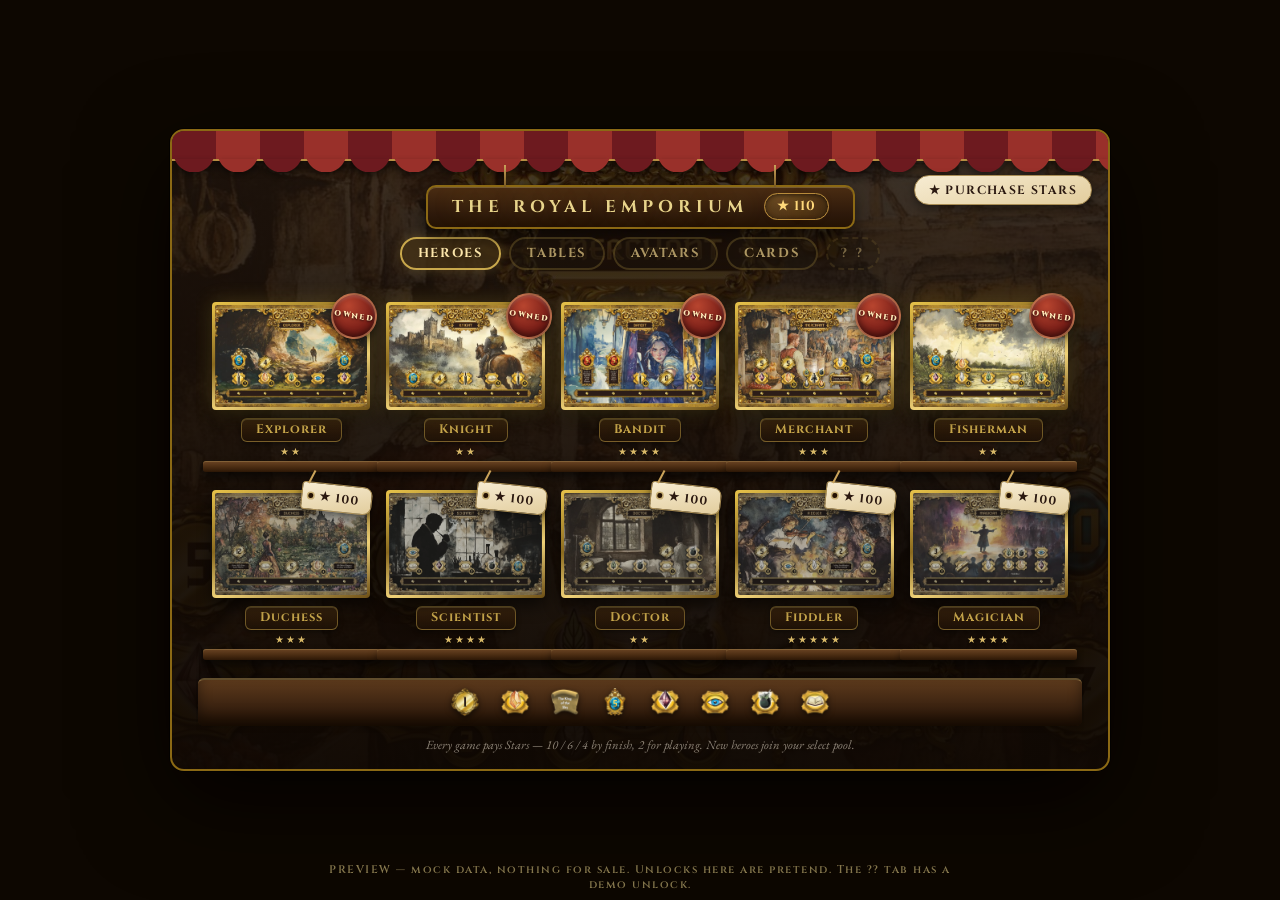
==== commit 41b2aad1: "Economy rework: Stars button + mint easel, Avatars/Cards tabs, locks & prices Co-Authored-By: Claude" ====
--- a/index.html
+++ b/index.html
@@ -30,16 +30,15 @@
     <div class="lb-inner st-inner" onclick="event.stopPropagation()">
         <div class="st-awning" aria-hidden="true"></div>
         <div class="lb-title st-sign">The Royal Emporium<span class="st-stars" id="storeStars">★ 110</span></div>
+        <button class="st-stars-btn" onclick="document.getElementById('mintPanel').classList.add('active')">★ Purchase Stars</button>
         <div class="st-tabs" id="stTabs">
             <button class="st-tab on" data-pane="stPaneHeroes" onclick="switchStoreTab('stPaneHeroes')">Heroes</button>
-            <button class="st-tab" data-pane="stPaneMint" onclick="switchStoreTab('stPaneMint')">The Mint</button>
             <button class="st-tab" data-pane="stPaneTables" onclick="switchStoreTab('stPaneTables')">Tables</button>
+            <button class="st-tab" data-pane="stPaneAvatars" onclick="switchStoreTab('stPaneAvatars')">Avatars</button>
+            <button class="st-tab" data-pane="stPaneCards" onclick="switchStoreTab('stPaneCards')">Cards</button>
             <button class="st-tab st-tab-secret locked" data-pane="stPaneSecret" id="stTabSecret" onclick="switchStoreTab('stPaneSecret')">? ?</button>
         </div>
         <div class="st-scroll">
-            <div class="st-pane" id="stPaneMint">
-                <div class="st-mint" id="storePacks"></div>
-            </div>
             <div class="st-pane on" id="stPaneHeroes">
                 <div class="st-grid" id="storeBody"></div>
             </div>
@@ -51,6 +50,12 @@
                 <div class="st-tables-head">Rare Tables</div>
                 <div class="st-tables" id="stRareTables"></div>
             </div>
+            <div class="st-pane" id="stPaneAvatars">
+                <div class="st-secret-tease"><div class="st-secret-mark">✦</div><p>The portrait artist takes commissions soon.</p></div>
+            </div>
+            <div class="st-pane" id="stPaneCards">
+                <div class="st-secret-tease"><div class="st-secret-mark">✦</div><p>The royal printer is inking the plates.</p></div>
+            </div>
             <div class="st-pane" id="stPaneSecret">
                 <div class="st-secret" id="stSecretBody"></div>
             </div>
@@ -60,9 +65,16 @@
             <div class="lb-foot">Every game pays Stars — 10 / 6 / 4 by finish, 2 for playing. New heroes join your select pool.</div>
         </div>
     </div>
+    <div class="st-inspect" id="tableInspect" onclick="closeTableInspect()"></div>
+    <div class="st-inspect" id="mintPanel" onclick="this.classList.remove('active')">
+        <div class="tt-insp-inner mint-inner" onclick="event.stopPropagation()">
+            <div class="st-tables-head mint-head">The Royal Mint</div>
+            <div class="st-mint" id="storePacks"></div>
+        </div>
+        <div class="st-insp-close" onclick="event.stopPropagation(); document.getElementById('mintPanel').classList.remove('active')">✕</div>
+    </div>
 </div>
-<div class="st-inspect" id="tableInspect" onclick="closeTableInspect()"></div>
-<div class="pv-note">PREVIEW — mock data, nothing for sale. Tap the tabs. The ?? tab has a demo unlock.</div>
+<div class="pv-note">PREVIEW — mock data, nothing for sale. Unlocks here are pretend. The ?? tab has a demo unlock.</div>
 
 <script src="js/tablefx-pts.js"></script>
 <script src="js/tablefx.js"></script>
@@ -99,39 +111,48 @@
 var TABLE_SKINS = [
     { id: 'oak', name: 'Royal Oak', swatch: '' },
     { id: 'leather', name: 'Oxblood Leather', swatch: 'tsw-leather' },
-    { id: 'velvet', name: 'Crimson Velvet', swatch: 'tsw-velvet' },
-    { id: 'queens', name: "The Queen's Table", swatch: 'tsw-queens' },
-    { id: 'emerald', name: 'Emerald Court', swatch: 'tsw-emerald' },
-    { id: 'celestial', name: 'Midnight Atlas', swatch: 'tsw-celestial' },
-    { id: 'map', name: "The Cartographer's Desk", swatch: 'tsw-map' },
-    { id: 'alchemist', name: "Alchemist's Slate", swatch: 'tsw-alchemist' },
-    { id: 'hero-explorer', name: "The Explorer's Table", swatch: 'tsw-hero-explorer', group: 'hero' },
-    { id: 'hero-merchant', name: "The Merchant's Table", swatch: 'tsw-hero-merchant', group: 'hero' },
-    { id: 'hero-bandit', name: "The Bandit's Table", swatch: 'tsw-hero-bandit', group: 'hero' },
-    { id: 'hero-fisherman', name: "The Fisherman's Table", swatch: 'tsw-hero-fisherman', group: 'hero' },
-    { id: 'hero-scientist', name: "The Scientist's Table", swatch: 'tsw-hero-scientist', group: 'hero' },
-    { id: 'hero-knight', name: "The Knight's Table", swatch: 'tsw-hero-knight', group: 'hero' },
-    { id: 'hero-doctor', name: "The Doctor's Table", swatch: 'tsw-hero-doctor', group: 'hero' },
-    { id: 'hero-fiddler', name: "The Fiddler's Table", swatch: 'tsw-hero-fiddler', group: 'hero' },
-    { id: 'hero-duchess', name: "The Duchess's Table", swatch: 'tsw-hero-duchess', group: 'hero' },
-    { id: 'hero-magician', name: "The Magician's Table", swatch: 'tsw-hero-magician', group: 'hero' },
-    { id: 'rare-ember', name: 'The Ember Throne', swatch: 'tsw-rare-ember', group: 'rare' },
-    { id: 'rare-astronomer', name: 'The Astronomer Royal', swatch: 'tsw-rare-astronomer', group: 'rare' },
-    { id: 'rare-vault', name: 'The Drowned Vault', swatch: 'tsw-rare-vault', group: 'rare' }
+    { id: 'velvet', name: 'Crimson Velvet', swatch: 'tsw-velvet', price: 15 },
+    { id: 'queens', name: "The Queen's Table", swatch: 'tsw-queens', price: 15 },
+    { id: 'emerald', name: 'Emerald Court', swatch: 'tsw-emerald', price: 25 },
+    { id: 'celestial', name: 'Midnight Atlas', swatch: 'tsw-celestial', price: 25 },
+    { id: 'map', name: "The Cartographer's Desk", swatch: 'tsw-map', price: 25 },
+    { id: 'alchemist', name: "Alchemist's Slate", swatch: 'tsw-alchemist', price: 35 },
+    { id: 'hero-explorer', name: "The Explorer's Table", lock: 'hero', swatch: 'tsw-hero-explorer', group: 'hero' },
+    { id: 'hero-merchant', name: "The Merchant's Table", lock: 'hero', swatch: 'tsw-hero-merchant', group: 'hero' },
+    { id: 'hero-bandit', name: "The Bandit's Table", lock: 'hero', swatch: 'tsw-hero-bandit', group: 'hero' },
+    { id: 'hero-fisherman', name: "The Fisherman's Table", lock: 'hero', swatch: 'tsw-hero-fisherman', group: 'hero' },
+    { id: 'hero-scientist', name: "The Scientist's Table", lock: 'hero', swatch: 'tsw-hero-scientist', group: 'hero' },
+    { id: 'hero-knight', name: "The Knight's Table", lock: 'hero', swatch: 'tsw-hero-knight', group: 'hero' },
+    { id: 'hero-doctor', name: "The Doctor's Table", lock: 'hero', swatch: 'tsw-hero-doctor', group: 'hero' },
+    { id: 'hero-fiddler', name: "The Fiddler's Table", lock: 'hero', swatch: 'tsw-hero-fiddler', group: 'hero' },
+    { id: 'hero-duchess', name: "The Duchess's Table", lock: 'hero', swatch: 'tsw-hero-duchess', group: 'hero' },
+    { id: 'hero-magician', name: "The Magician's Table", lock: 'hero', swatch: 'tsw-hero-magician', group: 'hero' },
+    { id: 'rare-ember', name: 'The Ember Throne', lock: 'feat', swatch: 'tsw-rare-ember', group: 'rare' },
+    { id: 'rare-astronomer', name: 'The Astronomer Royal', lock: 'feat', swatch: 'tsw-rare-astronomer', group: 'rare' },
+    { id: 'rare-vault', name: 'The Drowned Vault', lock: 'feat', swatch: 'tsw-rare-vault', group: 'rare' }
 ];
 var equipped = 'oak';
+var ownedExtra = [];            // preview: unlocks land here
+function canUse(s) { return (!s.price && !s.lock) || ownedExtra.indexOf(s.id) >= 0; }
+function stateLine(s) {
+    if (s.id === equipped) return '✦ On your table';
+    if (canUse(s)) return 'Tap to view';
+    if (s.lock === 'hero') return '🔒 Level up to earn';
+    if (s.lock === 'feat') return '🔒 Earned by deed';
+    return '★ ' + s.price + ' to unlock';
+}
 function renderShelves() {
     [['stTables', TABLE_SKINS.filter(function(s){ return !s.group; })],
      ['stHeroTables', TABLE_SKINS.filter(function(s){ return s.group === 'hero'; })],
      ['stRareTables', TABLE_SKINS.filter(function(s){ return s.group === 'rare'; })]
     ].forEach(function(sh) {
         document.getElementById(sh[0]).innerHTML = sh[1].map(function(s){
-            return '<div class="st-table-card' + (s.id === equipped ? ' equipped' : '') + '" '
+            return '<div class="st-table-card' + (s.id === equipped ? ' equipped' : '') + (canUse(s) ? '' : ' locked') + '" '
                 + 'onclick="inspectTable(\'' + s.id + '\')">'
                 + '<div class="st-table-swatch ' + s.swatch + '"'
                 + (s.swatch ? '' : ' style="background: radial-gradient(ellipse at 50% 40%, #6b4a30 0%, #4a3020 55%, #2a1a10 100%)"') + '></div>'
                 + '<div class="st-table-plate"><span class="st-table-name">' + s.name + '</span>'
-                + '<span class="st-table-state">' + (s.id === equipped ? '✦ On your table' : 'Tap to view') + '</span></div></div>';
+                + '<span class="st-table-state">' + stateLine(s) + '</span></div></div>';
         }).join('');
     });
 }
@@ -179,13 +200,20 @@
     TABLE_SKINS.forEach(function(x){ if (x.id === _inspecting) s = x; });
     if (!s) { box.classList.remove('active'); box.innerHTML = ''; return; }
     var isEq = s.id === equipped;
+    var MOCK_STARS = 110;
+    var action;
+    if (isEq) action = '<span class="st-owned">✦ On your table</span>';
+    else if (canUse(s)) action = '<button class="st-buy" onclick="event.stopPropagation(); equipped=\'' + s.id + '\'; renderShelves(); renderTableInspect()">Equip</button>';
+    else if (s.lock === 'hero') action = '<span class="tt-insp-lock">🔒 Earned by leveling your hero</span>';
+    else if (s.lock === 'feat') action = '<span class="tt-insp-lock">🔒 Earned by royal deed</span>';
+    else if (MOCK_STARS >= s.price) action = '<button class="st-buy" onclick="event.stopPropagation(); ownedExtra.push(\'' + s.id + '\'); renderShelves(); renderTableInspect()">Unlock — ★ ' + s.price + '</button>';
+    else action = '<button class="st-buy poor" disabled>★ ' + s.price + '</button>';
     box.innerHTML = '<div class="tt-insp-inner" onclick="event.stopPropagation()">'
         + '<div class="tt-insp-surface ' + s.swatch + '" id="ttInspSurface"'
         + (s.swatch ? '' : ' style="background: radial-gradient(ellipse at 50% 40%, #6b4a30 0%, #4a3020 55%, #2a1a10 100%)"') + '></div>'
         + '<div class="tt-insp-row"><span class="tt-insp-id"><span class="st-name">' + s.name + '</span>'
-        + (s.group === 'rare' ? '<span class="tt-insp-rare">✦ RARE — it moves</span>' : '') + '</span>'
-        + (isEq ? '<span class="st-owned">✦ On your table</span>'
-                : '<button class="st-buy" onclick="event.stopPropagation(); equipped=\'' + s.id + '\'; renderShelves(); renderTableInspect()">Equip</button>')
+        + (s.group === 'rare' ? '<span class="tt-insp-rare">✦ RARE</span>' : '') + '</span>'
+        + action
         + '</div></div>'
         + '<div class="st-insp-close" onclick="event.stopPropagation(); closeTableInspect()">✕</div>';
     box.classList.add('active');
--- a/css/style.css
+++ b/css/style.css
@@ -7290,6 +7290,31 @@
     .tfx-img { animation: none !important; }
 }
 
+/* ═══ STORE ECONOMY (Wyatt 7/21) ═══ */
+.st-stars-btn {
+    position: absolute; top: 44px; right: 16px; z-index: 3;
+    font-family: 'Cinzel', serif; font-weight: 700; font-size: 12px;
+    letter-spacing: 1.4px; text-transform: uppercase;
+    color: #2a1810; cursor: pointer;
+    background: linear-gradient(165deg, #f7ecd2, #e2cd9d);
+    border: 1px solid #a98d54; border-radius: 999px;
+    padding: 6px 14px;
+    box-shadow: 0 3px 10px rgba(0, 0, 0, 0.45);
+}
+.st-stars-btn:hover { transform: translateY(-1px); box-shadow: 0 5px 12px rgba(232, 195, 75, 0.4); }
+.mint-inner { width: min(620px, 90%); padding-bottom: 10px; }
+.mint-head { border-top: none; text-align: center; padding: 14px 0 0; margin: 0 0 4px; }
+.tt-insp-lock {
+    font-family: 'Cinzel', serif; font-weight: 700; font-size: 12px;
+    letter-spacing: 1.2px; color: #cbb377; opacity: 0.85; text-align: right;
+}
+/* locked shelf cards: still browsable, clearly not yours yet */
+.st-table-card.locked .st-table-swatch { filter: saturate(0.65) brightness(0.72); }
+.st-table-card.locked .st-table-state { color: #b39a63; }
+@media (orientation: landscape) and (max-height: 540px) {
+    .st-stars-btn { top: 34px; right: 10px; font-size: 10px; padding: 4px 10px; }
+}
+
 /* ═══ TABLE INSPECT — the surface at size before you equip ═══ */
 .tt-insp-inner {
     display: flex; flex-direction: column;
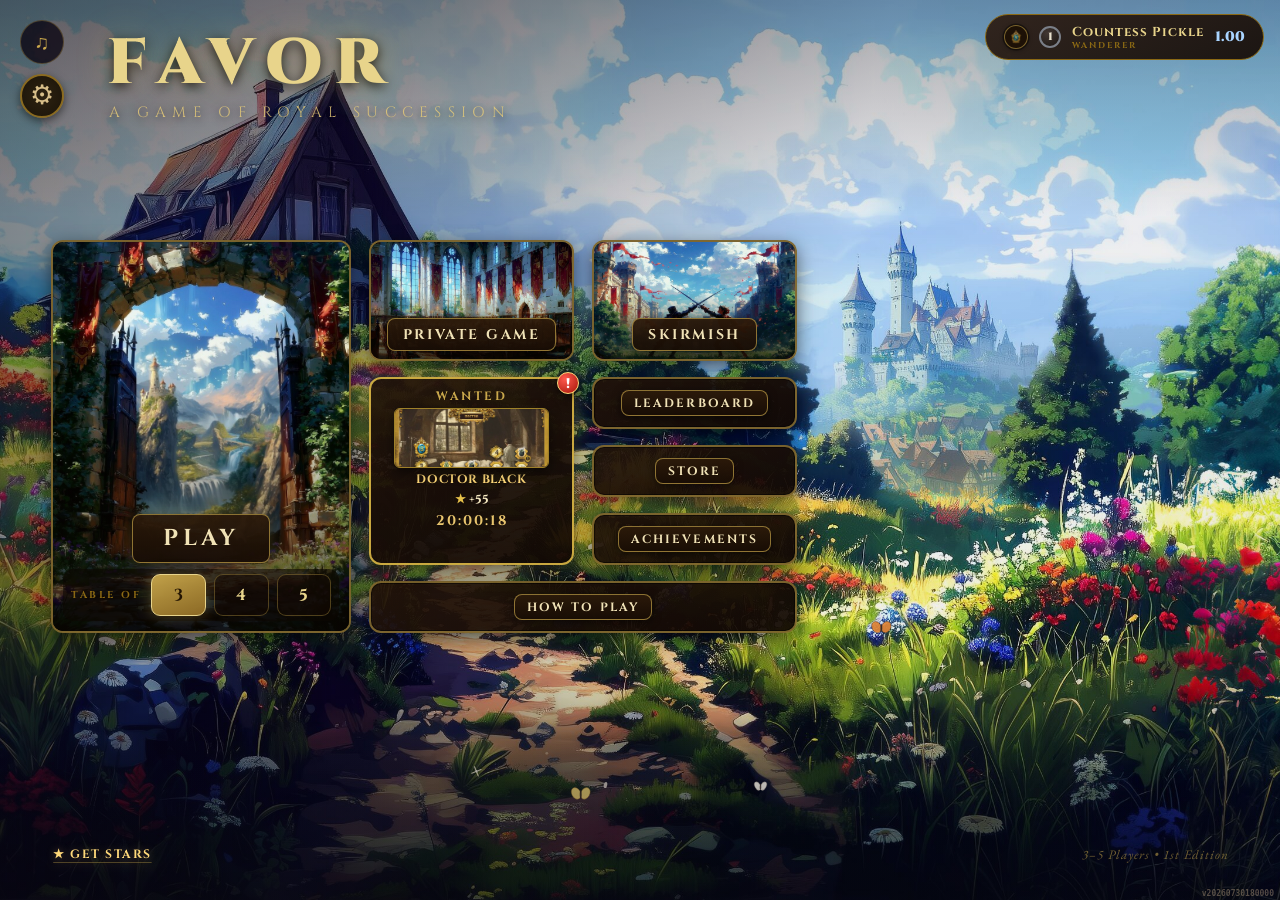
==== commit 4cac4d5c: "Court Standing preview — player-level branch build + design-review page player-level.html: the ladde" ====
--- a/index.html
+++ b/index.html
@@ -1,224 +1,653 @@
 <!DOCTYPE html>
 <html lang="en">
 <head>
-<meta charset="UTF-8">
-<meta name="viewport" content="width=device-width, initial-scale=1.0, viewport-fit=cover">
-<title>FAVOR — Royal Emporium Preview (tabs)</title>
-<!-- Real game stylesheet: the store is judged under the exact chrome. -->
-<link rel="stylesheet" href="css/style.css">
-<style>
-  html, body { margin: 0; height: 100%; background: #17100a; }
-  /* the harness shows the store without the game behind it */
-  #storePanel { display: flex !important; position: fixed; inset: 0; align-items: center; justify-content: center; }
-  .pv-note {
-    position: fixed; bottom: 8px; left: 50%; transform: translateX(-50%);
-    z-index: 30000; font: 600 11px 'Cinzel', serif; letter-spacing: 1.5px;
-    color: rgba(232, 212, 139, 0.55); pointer-events: none; text-align: center;
-  }
-  /* preview-only chip that fakes an unlock so Wyatt sees both ?? states */
-  .pv-unlock {
-    margin-top: 14px; font: 700 11px 'Cinzel', serif; letter-spacing: 1.5px;
-    color: #e8d48b; background: rgba(201,168,76,0.12); cursor: pointer;
-    border: 1px dashed rgba(201,168,76,0.5); border-radius: 999px; padding: 6px 14px;
-  }
-</style>
+    <meta charset="UTF-8">
+    <meta name="viewport" content="width=device-width, initial-scale=1.0, viewport-fit=cover">
+    <title>FAVOR — A Game of Royal Succession</title>
+    <link rel="stylesheet" href="css/style.css?v=20260730180000">
+    <!-- Skylar's melee cinematic — loaded AFTER style.css so its .ms-* rules win. -->
+    <link rel="stylesheet" href="css/melee.css?v=20260729195538">
+    <!-- How to Play — the guided game's shield, spotlight and prompt. -->
+    <link rel="stylesheet" href="css/tutorial.css?v=20260729195538">
+    <link rel="icon" type="image/png" href="assets/ui/favicon-serpent.png">
+    <link rel="apple-touch-icon" href="assets/ui/favicon-serpent.png">
 </head>
 <body>
 
-<!-- ═══ The store panel, verbatim from index.html (FLB closers stubbed) ═══ -->
-<div class="lb-panel store-panel active" id="storePanel">
-    <div class="lb-inner st-inner" onclick="event.stopPropagation()">
-        <div class="st-awning" aria-hidden="true"></div>
-        <div class="lb-title st-sign">The Royal Emporium<span class="st-stars" id="storeStars">★ 110</span></div>
-        <button class="st-stars-btn" onclick="document.getElementById('mintPanel').classList.add('active')">★ Purchase Stars</button>
-        <div class="st-tabs" id="stTabs">
-            <button class="st-tab on" data-pane="stPaneHeroes" onclick="switchStoreTab('stPaneHeroes')">Heroes</button>
-            <button class="st-tab" data-pane="stPaneTables" onclick="switchStoreTab('stPaneTables')">Tables</button>
-            <button class="st-tab" data-pane="stPaneAvatars" onclick="switchStoreTab('stPaneAvatars')">Avatars</button>
-            <button class="st-tab" data-pane="stPaneCards" onclick="switchStoreTab('stPaneCards')">Cards</button>
-            <button class="st-tab st-tab-secret locked" data-pane="stPaneSecret" id="stTabSecret" onclick="switchStoreTab('stPaneSecret')">? ?</button>
-        </div>
-        <div class="st-scroll">
-            <div class="st-pane on" id="stPaneHeroes">
-                <div class="st-grid" id="storeBody"></div>
-            </div>
-            <div class="st-pane" id="stPaneTables">
-                <div class="st-tables-head">The Table Maker</div>
-                <div class="st-tables" id="stTables"></div>
-                <div class="st-tables-head">Hero Tables</div>
-                <div class="st-tables" id="stHeroTables"></div>
-                <div class="st-tables-head">Rare Tables</div>
-                <div class="st-tables" id="stRareTables"></div>
-            </div>
-            <div class="st-pane" id="stPaneAvatars">
-                <div class="st-secret-tease"><div class="st-secret-mark">✦</div><p>The portrait artist takes commissions soon.</p></div>
-            </div>
-            <div class="st-pane" id="stPaneCards">
-                <div class="st-secret-tease"><div class="st-secret-mark">✦</div><p>The royal printer is inking the plates.</p></div>
-            </div>
-            <div class="st-pane" id="stPaneSecret">
-                <div class="st-secret" id="stSecretBody"></div>
-            </div>
-            <div class="st-counter" aria-hidden="true">
-                <img src="assets/icons/gold.png" alt=""><img src="assets/icons/prospecting.png" alt=""><img src="assets/icons/maps.png" alt=""><img src="assets/icons/favor.png" alt=""><img src="assets/icons/philosopher.png" alt=""><img src="assets/icons/minds_eye.png" alt=""><img src="assets/icons/alchemy.png" alt=""><img src="assets/icons/knowledge.png" alt="">
-            </div>
-            <div class="lb-foot">Every game pays Stars — 10 / 6 / 4 by finish, 2 for playing. New heroes join your select pool.</div>
-        </div>
-    </div>
-    <div class="st-inspect" id="tableInspect" onclick="closeTableInspect()"></div>
-    <div class="st-inspect" id="mintPanel" onclick="this.classList.remove('active')">
-        <div class="tt-insp-inner mint-inner" onclick="event.stopPropagation()">
-            <div class="st-tables-head mint-head">The Royal Mint</div>
-            <div class="st-mint" id="storePacks"></div>
-        </div>
-        <div class="st-insp-close" onclick="event.stopPropagation(); document.getElementById('mintPanel').classList.remove('active')">✕</div>
-    </div>
-</div>
-<div class="pv-note">PREVIEW — mock data, nothing for sale. Unlocks here are pretend. The ?? tab has a demo unlock.</div>
-
-<script src="js/tablefx-pts.js"></script>
-<script src="js/tablefx.js"></script>
-<script>
-// ── FLB stub: swallow the real markup's clicks ──
-window.FLB = { inspectChar: function(){}, closeStore: function(){}, closeInspect: function(){} };
-
-// ── Mock heroes (real art/difficulties; first five owned, like a mid account) ──
-var CHARS = [
-    ['explorer','Explorer.jpg','Explorer',2,1],['knight','Knight.jpg','Knight',2,1],
-    ['bandit','Bandit.jpg','Bandit',4,1],['merchant','Merchant.jpg','Merchant',3,1],
-    ['fisherman','Fisherman.jpg','Fisherman',2,1],['duchess','Duchess.jpg','Duchess',3,0],
-    ['scientist','Scientist.jpg','Scientist',4,0],['doctor','Doctor.jpg','Doctor',2,0],
-    ['fiddler','Fiddler.jpg','Fiddler',5,0],['magician','Magician.jpg','Magician',4,0]
-];
-document.getElementById('storeBody').innerHTML = CHARS.map(function(c){
-    return '<div class="st-card' + (c[4] ? ' owned' : '') + '">'
-        + '<div class="st-frame"><img src="assets/characters/' + c[1] + '" alt=""></div>'
-        + '<div class="st-plate"><span class="st-name">' + c[2] + '</span>'
-        + '<span class="st-diff">' + '★'.repeat(c[3]) + '</span></div>'
-        + (c[4] ? '<span class="st-owned">Owned</span>' : '<button class="st-buy">★ 100</button>')
-        + '</div>';
-}).join('');
-
-// ── Mock Mint bundles (layout stand-ins — real prices live in meta.js) ──
-var PACKS = [['Pouch of Stars', 500, '4.99'], ['Chest of Stars', 1200, '9.99'], ['Royal Vault', 3000, '19.99']];
-document.getElementById('storePacks').innerHTML = PACKS.map(function(p){
-    return '<div class="st-pack"><div class="st-pack-stars">★ ' + p[1].toLocaleString() + '</div>'
-        + '<div class="st-pack-name">' + p[0] + '</div>'
-        + '<button class="st-pack-buy">$' + p[2] + '</button></div>';
-}).join('');
-
-// ── Tables shelves: the real TABLE_SKINS roster, equip = visual only ──
-var TABLE_SKINS = [
-    { id: 'oak', name: 'Royal Oak', swatch: '' },
-    { id: 'leather', name: 'Oxblood Leather', swatch: 'tsw-leather' },
-    { id: 'velvet', name: 'Crimson Velvet', swatch: 'tsw-velvet', price: 15 },
-    { id: 'queens', name: "The Queen's Table", swatch: 'tsw-queens', price: 15 },
-    { id: 'emerald', name: 'Emerald Court', swatch: 'tsw-emerald', price: 25 },
-    { id: 'celestial', name: 'Midnight Atlas', swatch: 'tsw-celestial', price: 25 },
-    { id: 'map', name: "The Cartographer's Desk", swatch: 'tsw-map', price: 25 },
-    { id: 'alchemist', name: "Alchemist's Slate", swatch: 'tsw-alchemist', price: 35 },
-    { id: 'hero-explorer', name: "The Explorer's Table", lock: 'hero', swatch: 'tsw-hero-explorer', group: 'hero' },
-    { id: 'hero-merchant', name: "The Merchant's Table", lock: 'hero', swatch: 'tsw-hero-merchant', group: 'hero' },
-    { id: 'hero-bandit', name: "The Bandit's Table", lock: 'hero', swatch: 'tsw-hero-bandit', group: 'hero' },
-    { id: 'hero-fisherman', name: "The Fisherman's Table", lock: 'hero', swatch: 'tsw-hero-fisherman', group: 'hero' },
-    { id: 'hero-scientist', name: "The Scientist's Table", lock: 'hero', swatch: 'tsw-hero-scientist', group: 'hero' },
-    { id: 'hero-knight', name: "The Knight's Table", lock: 'hero', swatch: 'tsw-hero-knight', group: 'hero' },
-    { id: 'hero-doctor', name: "The Doctor's Table", lock: 'hero', swatch: 'tsw-hero-doctor', group: 'hero' },
-    { id: 'hero-fiddler', name: "The Fiddler's Table", lock: 'hero', swatch: 'tsw-hero-fiddler', group: 'hero' },
-    { id: 'hero-duchess', name: "The Duchess's Table", lock: 'hero', swatch: 'tsw-hero-duchess', group: 'hero' },
-    { id: 'hero-magician', name: "The Magician's Table", lock: 'hero', swatch: 'tsw-hero-magician', group: 'hero' },
-    { id: 'rare-ember', name: 'The Ember Throne', lock: 'feat', swatch: 'tsw-rare-ember', group: 'rare' },
-    { id: 'rare-astronomer', name: 'The Astronomer Royal', lock: 'feat', swatch: 'tsw-rare-astronomer', group: 'rare' },
-    { id: 'rare-vault', name: 'The Drowned Vault', lock: 'feat', swatch: 'tsw-rare-vault', group: 'rare' }
-];
-var equipped = 'oak';
-var ownedExtra = [];            // preview: unlocks land here
-function canUse(s) { return (!s.price && !s.lock) || ownedExtra.indexOf(s.id) >= 0; }
-function stateLine(s) {
-    if (s.id === equipped) return '✦ On your table';
-    if (canUse(s)) return 'Tap to view';
-    if (s.lock === 'hero') return '🔒 Level up to earn';
-    if (s.lock === 'feat') return '🔒 Earned by deed';
-    return '★ ' + s.price + ' to unlock';
-}
-function renderShelves() {
-    [['stTables', TABLE_SKINS.filter(function(s){ return !s.group; })],
-     ['stHeroTables', TABLE_SKINS.filter(function(s){ return s.group === 'hero'; })],
-     ['stRareTables', TABLE_SKINS.filter(function(s){ return s.group === 'rare'; })]
-    ].forEach(function(sh) {
-        document.getElementById(sh[0]).innerHTML = sh[1].map(function(s){
-            return '<div class="st-table-card' + (s.id === equipped ? ' equipped' : '') + (canUse(s) ? '' : ' locked') + '" '
-                + 'onclick="inspectTable(\'' + s.id + '\')">'
-                + '<div class="st-table-swatch ' + s.swatch + '"'
-                + (s.swatch ? '' : ' style="background: radial-gradient(ellipse at 50% 40%, #6b4a30 0%, #4a3020 55%, #2a1a10 100%)"') + '></div>'
-                + '<div class="st-table-plate"><span class="st-table-name">' + s.name + '</span>'
-                + '<span class="st-table-state">' + stateLine(s) + '</span></div></div>';
-        }).join('');
+    <!-- HOW TO PLAY — the guided game runs on THIS page under ?tutorial=1, so
+         there is no cloned tutorial page to keep in sync with this one.
+         These flags MUST be set here, before the deferred scripts: the meta
+         layer boots on load, long before tutorial.js starts, and TUT_PAGE is
+         what stops the scripted game posting results to the real leaderboard
+         and suppresses reward popups the tutorial shield would trap. -->
+    <script>
+    if (/[?&]tutorial=1/.test(location.search)) {
+        window.TUT_PAGE = true;            // scripted table: never recorded, no celebrations
+        window.TUTORIAL_AUTOSTART = true;  // tutorial.js starts itself on load
+        window._mpSkipQueue = true;        // no multiplayer queue behind a solo lesson
+    }
+    </script>
+
+    <div id="buildVersion" style="position:fixed;bottom:2px;right:6px;z-index:99999;font:600 8px monospace;color:#e8caa0;opacity:.35;pointer-events:none"></div>
+    <script>
+    document.addEventListener('DOMContentLoaded', function() {
+        var ui = document.querySelector('script[src*="ui.js"]');
+        var stamp = ui ? (ui.src.split('?v=')[1] || '?') : '?';
+        document.getElementById('buildVersion').textContent = 'v' + stamp;
     });
-}
-renderShelves();
-
-// ── Tabs + the ?? pane (same logic as ui.js, demo unlock added) ──
-var demoUnlocked = false;
-function switchStoreTab(paneId) {
-    document.querySelectorAll('#stTabs .st-tab').forEach(function(b){
-        b.classList.toggle('on', b.dataset.pane === paneId); });
-    document.querySelectorAll('.st-pane').forEach(function(p){
-        p.classList.toggle('on', p.id === paneId); });
-    document.querySelector('.st-scroll').scrollTop = 0;
-    if (paneId === 'stPaneSecret') renderSecretPane();
-}
-function renderSecretPane() {
-    var body = document.getElementById('stSecretBody');
-    document.getElementById('stTabSecret').classList.toggle('locked', !demoUnlocked);
-    if (!demoUnlocked) {
-        body.innerHTML = '<div class="st-secret-tease">'
-            + '<div class="st-secret-mark">?</div>'
-            + '<p>The court keeps its secrets.</p>'
-            + '<p class="st-secret-sub">Some heroes are not for sale — they must be found.</p>'
-            + '<button class="pv-unlock" onclick="demoUnlocked=true; renderSecretPane()">preview: simulate an unlock</button>'
-            + '</div>';
-        return;
-    }
-    body.innerHTML = '<div class="st-grid">'
-        + '<div class="st-card owned"><div class="st-frame"><img src="assets/characters/Magician.jpg" alt=""></div>'
-        + '<div class="st-plate"><span class="st-name">The Hooded One</span></div>'
-        + '<span class="st-owned">Found</span></div>'
-        + '</div>'
-        + '<div class="st-secret-tease" style="padding-top:6px">'
-        + '<p class="st-secret-sub">(demo card — hidden heroes appear here once discovered)</p>'
-        + '<button class="pv-unlock" onclick="demoUnlocked=false; renderSecretPane()">preview: relock</button></div>';
-}
-
-// ── Table inspect — the surface at size; rare ones animate (real tablefx) ──
-var _inspecting = null;
-function inspectTable(id) { _inspecting = id; renderTableInspect(); }
-function closeTableInspect() { _inspecting = null; renderTableInspect(); }
-function renderTableInspect() {
-    var box = document.getElementById('tableInspect');
-    var s = null;
-    TABLE_SKINS.forEach(function(x){ if (x.id === _inspecting) s = x; });
-    if (!s) { box.classList.remove('active'); box.innerHTML = ''; return; }
-    var isEq = s.id === equipped;
-    var MOCK_STARS = 110;
-    var action;
-    if (isEq) action = '<span class="st-owned">✦ On your table</span>';
-    else if (canUse(s)) action = '<button class="st-buy" onclick="event.stopPropagation(); equipped=\'' + s.id + '\'; renderShelves(); renderTableInspect()">Equip</button>';
-    else if (s.lock === 'hero') action = '<span class="tt-insp-lock">🔒 Earned by leveling your hero</span>';
-    else if (s.lock === 'feat') action = '<span class="tt-insp-lock">🔒 Earned by royal deed</span>';
-    else if (MOCK_STARS >= s.price) action = '<button class="st-buy" onclick="event.stopPropagation(); ownedExtra.push(\'' + s.id + '\'); renderShelves(); renderTableInspect()">Unlock — ★ ' + s.price + '</button>';
-    else action = '<button class="st-buy poor" disabled>★ ' + s.price + '</button>';
-    box.innerHTML = '<div class="tt-insp-inner" onclick="event.stopPropagation()">'
-        + '<div class="tt-insp-surface ' + s.swatch + '" id="ttInspSurface"'
-        + (s.swatch ? '' : ' style="background: radial-gradient(ellipse at 50% 40%, #6b4a30 0%, #4a3020 55%, #2a1a10 100%)"') + '></div>'
-        + '<div class="tt-insp-row"><span class="tt-insp-id"><span class="st-name">' + s.name + '</span>'
-        + (s.group === 'rare' ? '<span class="tt-insp-rare">✦ RARE</span>' : '') + '</span>'
-        + action
-        + '</div></div>'
-        + '<div class="st-insp-close" onclick="event.stopPropagation(); closeTableInspect()">✕</div>';
-    box.classList.add('active');
-    if (window.TABLEFX) TABLEFX.decorate(document.getElementById('ttInspSurface'), s.id);
-}
-</script>
+    </script>
+
+    <!-- ═══ ROTATE GATE (phones held in portrait) ═══ -->
+    <div id="rotate-gate">
+        <div class="rotate-icon">&#128241;</div>
+        <div class="rotate-title">Turn Your Device</div>
+        <p class="rotate-text">FAVOR is played at the table &mdash; rotate to landscape to take your seat.</p>
+    </div>
+
+    <!-- ═══ TITLE SCREEN — the royal menu (Nation flow, FAVOR art) ═══ -->
+    <div id="title-screen">
+        <!-- Profile — top-right: royal anon name · rating · champion crowns -->
+        <button class="profile-chip" id="profileChip" onclick="FLB.openProfile()" title="Your profile"></button>
+
+        <!-- Wingspan-style stage: full-bleed hero painting, title lockup,
+             and a loose grid of framed vignette cards — PLAY unmistakably
+             biggest, HOST ROOM & SKIRMISH beside it, quiet minors below. -->
+        <div class="ts-bg" id="tsBg"></div>
+        <!-- Ambient life layer (js/ambient.js): birds, pollen, butterflies.
+             Under the haze so life dims where the UI needs calm. To remove
+             ALL ambient elements: delete this canvas, the ambient.js script
+             tag, and js/ambient.js — nothing else references them. -->
+        <canvas id="tsAmbient"></canvas>
+        <div class="ts-haze"></div>
+
+        <div class="ts-frame">
+            <header class="ts-lockup">
+                <h1 class="ts-title">FAVOR</h1>
+                <p class="ts-sub">A Game of Royal Succession</p>
+            </header>
+
+            <div class="ts-grid">
+                <div class="ts-card ts-play" role="button" tabindex="0" onclick="startGame()">
+                    <div class="ts-art ts-art-play"></div>
+                    <span class="ts-plaque">Play</span>
+                    <!-- Table size — one tap, stays lit. Each size is its own queue. -->
+                    <div class="queue-seg" id="queueSeg" onclick="event.stopPropagation()" title="Table size — each queue matches separately">
+                        <span class="queue-label">Table of</span>
+                        <button type="button" data-q="3">3</button>
+                        <button type="button" data-q="4">4</button>
+                        <button type="button" data-q="5">5</button>
+                    </div>
+                </div>
+
+                <div class="ts-card ts-mid" role="button" tabindex="0" onclick="FMODES.openPrivateRoom()">
+                    <div class="ts-art ts-art-host"></div>
+                    <span class="ts-plaque">Private Game</span>
+                </div>
+                <div class="ts-card ts-mid" role="button" tabindex="0" onclick="FMODES.openSkirmish()">
+                    <div class="ts-art ts-art-skirm"></div>
+                    <span class="ts-plaque">Skirmish</span>
+                </div>
+
+                <!-- WANTED (the daily rival) wears Nation's Challenger plaque:
+                     today's named rival, the ★ bounty, and the countdown to
+                     the next. modes.js renders and ticks it (renderRivalPlaque). -->
+                <div class="ts-card ga-rival drp" id="rivalPlaque" role="button" tabindex="0"
+                     onclick="FMODES.openDailyRival()"></div>
+                <!-- PREBOOT (Wyatt 7/18: "the wanted character wasn't showing up
+                     and I closed the app"). Which rival is wanted, what the head
+                     is worth and when the next one arrives are PURE functions of
+                     the date key - nothing about them needs a round trip. They
+                     were only late because renderRivalPlaque first runs inside
+                     the last of 14 parser-blocking scripts, ~760 KB in. This
+                     paints them at parse time; modes.js repaints over it with the
+                     network state (the ! badge, the CLAIMED stamp) when the
+                     profile row lands. Deterministic content first.
+                     The rival table is duplicated from js/modes.js deliberately -
+                     ui-audit asserts the two agree, so they cannot drift. -->
+                <script>
+                (function () {
+                    var ROSTER = [
+                        ['explorer',  'Marco Nadal'],           ['knight',    'Ser Thomas'],
+                        ['bandit',    'Vivienne Quickfingers'], ['merchant',  'Wim Goldweight'],
+                        ['fisherman', 'Angler Pete'],           ['duchess',   'Elizabeth the Bold'],
+                        ['scientist', 'John Quicksilver'],      ['doctor',    'Doctor Black'],
+                        ['fiddler',   'Fiddling Al Gable'],     ['magician',  'Skylar Wondermaker']
+                    ];
+                    function hashKey(s) {
+                        var h = 0;
+                        for (var i = 0; i < s.length; i++) h = ((h * 31) + s.charCodeAt(i)) >>> 0;
+                        return h;
+                    }
+                    function dateKey(now) {
+                        var f = new Intl.DateTimeFormat('en-CA', {
+                            timeZone: 'America/New_York', hourCycle: 'h23',
+                            year: 'numeric', month: '2-digit', day: '2-digit', hour: '2-digit' });
+                        var p = {};
+                        f.formatToParts(now).forEach(function (x) { p[x.type] = x.value; });
+                        if (parseInt(p.hour, 10) % 24 >= 22) {
+                            var d = new Date(Date.UTC(+p.year, +p.month - 1, +p.day));
+                            d.setUTCDate(d.getUTCDate() + 1);
+                            return d.toISOString().slice(0, 10);
+                        }
+                        return p.year + '-' + p.month + '-' + p.day;
+                    }
+                    function msLeft(now) {
+                        var et = new Date(now.toLocaleString('en-US', { timeZone: 'America/New_York' }));
+                        var next = new Date(et);
+                        next.setHours(22, 0, 0, 0);
+                        if (et >= next) next.setDate(next.getDate() + 1);
+                        return Math.max(0, next - et);
+                    }
+                    function pad(n) { return String(n).length < 2 ? '0' + n : String(n); }
+                    try {
+                        var now = new Date(), k = dateKey(now);
+                        var idx = hashKey(k) % ROSTER.length;
+                        var prev = new Date(k + 'T12:00:00Z');
+                        prev.setUTCDate(prev.getUTCDate() - 1);
+                        if (idx === hashKey(prev.toISOString().slice(0, 10)) % ROSTER.length) {
+                            idx = (idx + 1) % ROSTER.length;
+                        }
+                        var hero = ROSTER[idx][0], name = ROSTER[idx][1];
+                        var stars = hero === 'bandit' ? 100 : 25 + (hashKey(k + '|' + hero) % 11) * 5;
+                        var art = 'assets/characters/' + hero.charAt(0).toUpperCase() + hero.slice(1) + '.jpg';
+                        var s = Math.floor(msLeft(now) / 1000);
+                        var clock = pad(Math.floor(s / 3600)) + ':' + pad(Math.floor((s % 3600) / 60)) + ':' + pad(s % 60);
+
+                        var link = document.createElement('link');
+                        link.rel = 'preload'; link.as = 'image'; link.href = art;
+                        document.head.appendChild(link);
+
+                        document.getElementById('rivalPlaque').innerHTML =
+                            '<div class="drp-head">Wanted</div>' +
+                            '<div class="drp-frame"><img class="drp-art" src="' + art + '" alt=""></div>' +
+                            '<div class="drp-name">' + name + '</div>' +
+                            '<div class="drp-stars"><b>★</b> +' + stars + '</div>' +
+                            '<div class="drp-clock" id="drpClock">' + clock + '</div>';
+                    } catch (e) { /* the real render still runs; never break the menu */ }
+                })();
+                </script>
+                <div class="ts-card ts-sm ga-lead" role="button" tabindex="0" onclick="FLB.openLeaderboard()">
+                    <span class="ts-plaque">Leaderboard</span>
+                </div>
+                <div class="ts-card ts-sm ga-store" role="button" tabindex="0" onclick="FLB.openStore()">
+                    <span class="ts-plaque">Store</span>
+                </div>
+                <div class="ts-card ts-sm ga-ach" role="button" tabindex="0" onclick="FACH.openGallery()">
+                    <span class="ts-plaque">Achievements</span>
+                </div>
+                <div class="ts-card ts-sm ga-how" role="button" tabindex="0" onclick="showRules()">
+                    <span class="ts-plaque">How to Play</span>
+                </div>
+            </div>
+
+            <footer class="ts-footer">
+                <button type="button" class="menu-link mint-link" onclick="FLB.openStore()" title="Star bundles — the Royal Mint">★ Get Stars</button>
+                <p class="ts-plate">3–5 Players &bull; 1st Edition</p>
+            </footer>
+        </div>
+
+        <!-- Settings cog — bottom-right, riding just above the edition plate.
+             Almanac + mixer + gameplay toggles live behind it (js/settings.js).
+             Replay Tips moved off the footer into the panel. -->
+        <button class="ts-cog" id="settingsBtn" onclick="FSET.open()" title="Settings" aria-label="Settings"><span>⚙</span></button>
+    </div>
+
+    <!-- ═══ LEADERBOARD (title-screen panel) ═══ -->
+    <div class="lb-panel" id="lbPanel" onclick="FLB.closeLeaderboard()">
+        <div class="lb-inner" onclick="event.stopPropagation()">
+            <div class="lb-title">Leaderboard</div>
+            <div class="lb-tabs">
+                <!-- The 'alltime' KEY is kept on purpose (five consumers in
+                     meta.js); only the label changed. That board has always
+                     sorted by rating - it was mislabelled, not miscomputed. -->
+                <button class="lb-tab on" data-tab="alltime" onclick="FLB.openLeaderboard('alltime')">Rating</button>
+                <button class="lb-tab" data-tab="daily" onclick="FLB.openLeaderboard('daily')">Daily</button>
+                <button class="lb-tab" data-tab="topscores" onclick="FLB.openLeaderboard('topscores')">Top Scores</button>
+            </div>
+            <!-- Two columns (Wyatt 7/17): a prominent character rail down the
+                 LEFT — bigger crests, easy to see, inviting a tap — with the
+                 board rows on the right. meta.js renders the rail chips. -->
+            <div class="lb-main">
+                <div class="lb-rail">
+                    <div class="lb-rail-head">Heroes</div>
+                    <div class="lb-chartabs" id="lbCharTabs"></div>
+                </div>
+                <div class="lb-right">
+                    <div class="lb-localnote" id="lbLocal" style="display:none">LOCAL STANDINGS — leaderboard offline</div>
+                    <div class="lb-body" id="lbBody"></div>
+                </div>
+            </div>
+            <div class="lb-foot">Daily champions are crowned at 10 PM Eastern — 50 ★ / 25 ★ / 10 ★</div>
+        </div>
+        <div class="ov-close" onclick="FLB.closeLeaderboard()">ESC</div>
+    </div>
+
+    <!-- ═══ CHARACTER STORE — a market stall under the royal awning ═══ -->
+    <div class="lb-panel store-panel" id="storePanel" onclick="FLB.closeStore()">
+        <div class="lb-inner st-inner" onclick="event.stopPropagation()">
+            <div class="st-awning" aria-hidden="true"></div>
+            <div class="lb-title st-sign">The Royal Emporium<span class="st-stars" id="storeStars"></span></div>
+            <!-- TABS (Wyatt+Skylar 7/21): the one-page scroll got crowded —
+                 each category is a pane now. The panes only WRAP the ids the
+                 renderers write into (meta.js: storePacks/storeBody; ui.js:
+                 the table shelves) so no renderer changed. "??" = hidden
+                 heroes, teased while locked (see storeSecret in ui.js). -->
+            <!-- The Mint left the tab row (Wyatt 7/21) — Stars are bought from
+                 the sign-side button; the bundles live in the #mintPanel easel. -->
+            <button class="st-stars-btn" onclick="openMint()">★ Purchase Stars</button>
+            <div class="st-tabs" id="stTabs">
+                <button class="st-tab on" data-pane="stPaneHeroes" onclick="switchStoreTab('stPaneHeroes')">Heroes</button>
+                <button class="st-tab" data-pane="stPaneTables" onclick="switchStoreTab('stPaneTables')">Tables</button>
+                <button class="st-tab" data-pane="stPaneAvatars" onclick="switchStoreTab('stPaneAvatars')">Avatars</button>
+                <button class="st-tab" data-pane="stPaneCards" onclick="switchStoreTab('stPaneCards')">Cards</button>
+                <button class="st-tab st-tab-secret" data-pane="stPaneSecret" id="stTabSecret" onclick="switchStoreTab('stPaneSecret')">? ?</button>
+            </div>
+            <div class="st-scroll">
+                <div class="st-pane on" id="stPaneHeroes">
+                    <div class="st-grid" id="storeBody"></div>
+                </div>
+                <div class="st-pane" id="stPaneTables">
+                    <!-- Tables — cosmetic play surfaces (free while we tune; Stars later) -->
+                    <div class="st-tables-head">The Table Maker</div>
+                    <div class="st-tables" id="stTables"></div>
+                    <!-- Hero Tables — one quiet tone-on-tone table per character board -->
+                    <div class="st-tables-head">Hero Tables</div>
+                    <div class="st-tables" id="stHeroTables"></div>
+                    <!-- Rare Tables — precious materials, animated (js/tablefx.js) -->
+                    <div class="st-tables-head">Rare Tables</div>
+                    <div class="st-tables" id="stRareTables"></div>
+                </div>
+                <!-- Avatars + Cards — shelves Wyatt stocks later -->
+                <div class="st-pane" id="stPaneAvatars">
+                    <!-- Painted crests — meta.js renderStoreCrests stocks this shelf -->
+                    <div class="st-tables-head">The Portrait Gallery</div>
+                    <div class="st-crests" id="stCrests"></div>
+                </div>
+                <div class="st-pane" id="stPaneCards">
+                    <div class="st-secret-tease">
+                        <div class="st-secret-mark">✦</div>
+                        <p>The royal printer is inking the plates.</p>
+                    </div>
+                </div>
+                <div class="st-pane" id="stPaneSecret">
+                    <div class="st-secret" id="stSecretBody"></div>
+                </div>
+                <div class="st-counter" aria-hidden="true">
+                    <img src="assets/icons/gold.png" alt=""><img src="assets/icons/prospecting.png" alt=""><img src="assets/icons/maps.png" alt=""><img src="assets/icons/favor.png" alt=""><img src="assets/icons/philosopher.png" alt=""><img src="assets/icons/minds_eye.png" alt=""><img src="assets/icons/alchemy.png" alt=""><img src="assets/icons/knowledge.png" alt="">
+                </div>
+                <div class="lb-foot">Every game pays Stars — 10 / 6 / 4 by finish, 2 for playing. New heroes join your select pool.</div>
+            </div>
+        </div>
+        <!-- Board inspect — tap a painting, see the whole board before buying -->
+        <div class="st-inspect" id="storeInspect" onclick="event.stopPropagation(); FLB.closeInspect()"></div>
+        <!-- Table inspect — see the surface (rare ones ANIMATE) before equipping -->
+        <div class="st-inspect" id="tableInspect" onclick="event.stopPropagation(); closeTableInspect()"></div>
+        <!-- The Royal Mint easel — meta.js keeps writing into #storePacks -->
+        <div class="st-inspect" id="mintPanel" onclick="event.stopPropagation(); closeMint()">
+            <div class="tt-insp-inner mint-inner" onclick="event.stopPropagation()">
+                <div class="st-tables-head mint-head">The Royal Mint</div>
+                <div class="st-mint" id="storePacks"></div>
+            </div>
+            <div class="st-insp-close" onclick="event.stopPropagation(); closeMint()">✕</div>
+        </div>
+        <div class="ov-close" onclick="FLB.closeStore()">ESC</div>
+    </div>
+
+    <!-- ═══ PROFILE (rename · Stars · champion breakdown) ═══ -->
+    <div class="profile-panel" id="profilePanel" onclick="FLB.closeProfile()">
+        <div class="pf-inner" onclick="event.stopPropagation()">
+            <div class="pf-title">Your Standing</div>
+            <div id="profileBody"></div>
+        </div>
+        <div class="ov-close" onclick="FLB.closeProfile()">ESC</div>
+    </div>
+
+    <!-- ═══ DAILY CHAMPION — congratulations on next visit ═══ -->
+    <div class="champ-overlay" id="champOverlay">
+        <div class="champ-card" onclick="event.stopPropagation()">
+            <div class="champ-rays"></div>
+            <!-- Frame dressing — shared by every dress (placement, table, crest,
+                 Side B, stars): inner hairline, corner glints, laurel ornament.
+                 Pure decoration; the dresses still write only title/sub/art. -->
+            <div class="champ-inner" aria-hidden="true"></div>
+            <div class="champ-glints" aria-hidden="true"><i></i><i></i><i></i><i></i></div>
+            <div class="champ-ornament" aria-hidden="true">❧ ❦ ☙</div>
+            <div class="champ-title" id="champTitle"></div>
+            <div class="champ-sub" id="champSub"></div>
+            <!-- Art stage for the Level-5 board flip — every other dress leaves it empty -->
+            <div class="champ-art" id="champArt"></div>
+            <button class="btn-royal primary" id="champBtn"><span>Splendid</span></button>
+        </div>
+    </div>
+
+    <!-- ═══ HOW TO PLAY — card deck tutorial (Prong 1) ═══ -->
+    <div id="howto-overlay" onclick="closeHowto()">
+        <div class="howto-card" onclick="event.stopPropagation()">
+            <div class="howto-counter" id="howtoCounter"></div>
+            <div class="howto-art" id="howtoArt"></div>
+            <div class="howto-text" id="howtoText"></div>
+            <div class="howto-dots" id="howtoDots"></div>
+            <div class="howto-nav">
+                <button class="howto-btn back" id="howtoPrev" onclick="howtoPrev()">Back</button>
+                <button class="howto-btn next" id="howtoNext" onclick="howtoNext()">Next</button>
+                <button class="howto-btn dismiss" onclick="closeHowto()">Dismiss</button>
+            </div>
+        </div>
+    </div>
+
+    <!-- Music Toggle -->
+    <button class="music-toggle" id="musicBtn" onclick="toggleMusic()" title="Toggle Music">
+        &#9835;
+    </button>
+    <button class="log-toggle" id="logBtn" onclick="toggleLog()" title="Game Log">&#128220;</button>
+
+    <!-- Notifications -->
+    <div id="notifications"></div>
+
+    <!-- ═══ CHARACTER DETAIL — the near-fullscreen board read (7/20 §2).
+         Root-level so it paints above the select screen; rendered by
+         openCharDetail()/renderCharDetail() in ui.js. -->
+    <div class="char-detail" id="charDetail"></div>
+
+    <!-- ═══ CHARACTER SELECT ═══ -->
+    <div id="character-select">
+        <h1 class="select-title">Choose Your Hero</h1>
+        <div class="character-grid" id="characterGrid"></div>
+        <!-- Player count moved to the menu's queue picker (FLB.queueSize) -->
+        <div style="margin-top: 30px; display: flex; gap: 16px; align-items: center;">
+            <button class="btn-royal primary" onclick="confirmCharacter()" id="confirmBtn" style="display:none;">
+                <span>Confirm</span>
+            </button>
+        </div>
+    </div>
+
+    <!-- ═══ GAME SCREEN — Final Cut Layout ═══ -->
+    <div id="game-screen">
+
+        <!-- The door out — solo tables only (ui.js hides it in MP).
+             Regular games save the seat; Skirmish/Wanted walk away. -->
+        <button type="button" id="gameLeave" class="game-leave" title="Leave the table"
+                onclick="openLeaveSheet()">✕</button>
+
+        <!-- Board Expand Overlay — the art IS the sheet: the ring sits on
+             the track's slot circles; tap a circle or drag the ring, then
+             the confirm chip (inside the art, always on-screen) pays. -->
+        <div class="board-overlay" id="boardOverlay" onclick="closeBoardOverlay()">
+            <div class="board-ov-boardwrap" onclick="event.stopPropagation()">
+                <img class="board-ov-full" id="boardOvImg" src="">
+                <img class="board-ov-ghost" id="boardOvGhost" src="assets/ui/slider-ring.png" alt="">
+                <img class="board-ov-ring" id="boardOvRing" src="assets/ui/slider-ring.png" alt="">
+                <div id="boardOvSlots"></div>
+                <div id="boardOvConfirm"></div>
+            </div>
+            <div class="board-ov-name" id="boardOvName"></div>
+            <div class="board-ov-sub">Character Board</div>
+            <div class="board-ov-hint" id="boardOvHint"></div>
+            <div class="ov-close" onclick="closeBoardOverlay()">ESC</div>
+        </div>
+
+        <!-- Hand Inspect Overlay -->
+        <div class="hand-inspect-overlay" id="handInspectOv" onclick="closeHandInspect()">
+            <div class="hand-ov-spread" id="handOvSpread" onclick="event.stopPropagation()"></div>
+            <div class="hand-ov-label" id="handOvLabel"></div>
+            <div class="ov-close" onclick="closeHandInspect()">ESC</div>
+        </div>
+
+        <!-- Opponent Inspect Overlay -->
+        <div class="opp-overlay" id="oppOverlay" onclick="closeOppOverlay()">
+            <div class="opp-ov-inner" onclick="event.stopPropagation()">
+                <div class="opp-ov-header">
+                    <img class="opp-ov-avatar" id="oppOvAvatar" src="">
+                    <div>
+                        <div class="opp-ov-name" id="oppOvName"></div>
+                        <div class="opp-ov-stats" id="oppOvStats"></div>
+                    </div>
+                </div>
+                <!-- Phone: full purse + summed skills in the HUD's chip language -->
+                <div class="opp-ov-chips" id="oppOvChips"></div>
+                <div class="opp-ov-mid">
+                    <!-- Desktop: their variables as the same juicy panel you read your own in -->
+                    <div class="opp-ov-panel" id="oppOvPanel"></div>
+                    <!-- Board + ring (both layouts) -->
+                    <div class="opp-ov-boardwrap">
+                        <img class="opp-ov-board" id="oppOvBoard" src="">
+                        <img class="opp-ov-ring" id="oppOvRing" src="assets/ui/slider-ring.png" alt="">
+                    </div>
+                    <!-- Phone: their played cards as tucked stacks, right of the board -->
+                    <div class="opp-ov-stacks" id="oppOvStacks"></div>
+                </div>
+                <!-- Toggle (desktop landscape fallback): reveals the played-cards panel -->
+                <button class="opp-ov-toggle" id="oppOvToggle" onclick="toggleOppCards(event)"></button>
+                <!-- Played-cards panel: inline on desktop, toggled overlay on landscape -->
+                <div class="opp-ov-cards-panel" id="oppOvCardsPanel" onclick="event.stopPropagation()">
+                    <div class="opp-ov-section-label">Played Cards — tap a card to Lend Skills</div>
+                    <div class="opp-ov-cards" id="oppOvCards"></div>
+                    <button class="opp-ov-cards-close" onclick="toggleOppCards(event)">Close Cards</button>
+                </div>
+            </div>
+            <div class="ov-close" onclick="closeOppOverlay()">ESC</div>
+        </div>
+
+        <!-- Mission Browser — the whole relevant set, clicked card focused;
+             swipe / arrows / click to browse (openMissionBrowser) -->
+        <div class="mission-lb" id="missionLB" onclick="closeMissionLB()">
+            <div class="mb-title" id="mbTitle"></div>
+            <div class="mb-track" id="mbTrack"
+                 onclick="if (event.target === this) closeMissionLB()"></div>
+            <div class="mb-nav prev" onclick="event.stopPropagation(); mbStep(-1)">&#8249;</div>
+            <div class="mb-nav next" onclick="event.stopPropagation(); mbStep(1)">&#8250;</div>
+            <div class="ov-close" onclick="closeMissionLB()">ESC</div>
+            <div class="mission-lb-label" id="missionLBLabel"></div>
+            <div class="mission-lb-action" id="missionLBAction" onclick="event.stopPropagation()"></div>
+        </div>
+
+        <!-- Mission Journal — royal ledger: Current Missions + Completed;
+             tap a card to open it in the mission browser (openMissionJournal) -->
+        <div class="mission-journal" id="missionJournal" onclick="closeMissionJournal()">
+            <div class="mj-scroll" onclick="event.stopPropagation()">
+                <div class="mj-roller top"></div>
+                <div class="mj-head">
+                    <div class="mj-title">Mission Journal</div>
+                </div>
+                <div class="mj-body" id="mjBody"></div>
+                <div class="mj-roller bottom"></div>
+            </div>
+            <div class="ov-close" onclick="closeMissionJournal()">ESC</div>
+        </div>
+
+        <!-- Lend Toast -->
+        <div class="lend-toast" id="lendToast"></div>
+
+        <!-- Phase indicator — lives at screen level so BOTH layouts show it
+             (inside .game-layout it never rendered on the phone table view) -->
+        <div class="phase-bar" id="phaseBar"></div>
+
+        <!-- ═══ MAIN GAME GRID ═══ -->
+        <div class="game-layout">
+
+            <!-- Play Area (left/center) -->
+            <div class="play-area">
+                <!-- Left rail — display:contents on desktop, flex column in landscape -->
+                <div class="left-rail">
+                    <!-- Board thumbnail — top-left -->
+                    <div class="board-thumb" id="boardThumb"></div>
+
+                    <!-- Stats panel — under board -->
+                    <div class="stats-panel" id="statsPanel"></div>
+
+                    <!-- Mission strip — under stats -->
+                    <div class="mission-strip" id="missionStrip"></div>
+                </div>
+
+                <!-- Card stacks — center -->
+                <div class="card-stacks" id="cardStacks"></div>
+            </div>
+
+            <!-- Sidebar — Opponents -->
+            <div class="game-sidebar" id="gameSidebar"></div>
+
+            <!-- Hand zone — bottom -->
+            <div class="hand-zone" id="handZone"></div>
+        </div>
+
+        <!-- ═══ TABLE VIEW (phone landscape only) — Wingspan-style HUD ═══
+             Every zone glanceable at once: purse (Z1), skill rail (Z2),
+             seat chips (Z3), mission rail (Z4), board thumb (Z5),
+             center stage (Z6), hand strip (Z7), phase pill (Z8, screen-level). -->
+        <div id="table-view">
+            <!-- The table itself — always visible -->
+            <div class="tv-table">
+                <!-- Z6 · Center stage — YOUR played cards; every focus moment lands here -->
+                <div class="tv-stage" id="tvStage"></div>
+
+                <!-- Z3 · Seat chips — every player, YOU first (keeps .pmat/data-pi for FX) -->
+                <div class="tv-seats" id="tvSeats"></div>
+            </div>
+
+            <!-- Z1 · Purse + settings — top-left -->
+            <div class="tv-purse" id="tvPurse"></div>
+
+            <!-- Z2 · Skill rail — left edge, always visible -->
+            <div class="tv-skills" id="tvSkills"></div>
+
+            <!-- Z4 · Missions of the Realm + My Missions — top-right -->
+            <div class="tv-mission-rail" id="tvMissionRail"></div>
+
+            <!-- Z5 · Your board + ring — right, under the missions -->
+            <div class="tv-board-thumb" id="tvBoardThumb"></div>
+
+            <!-- Popover host — gear menu / My Missions list -->
+            <div class="tv-popover-host" id="tvPopoverHost"></div>
+
+            <!-- FX layer — token drops, card tucks, mission reveals (survives re-renders) -->
+            <div id="tvFx"></div>
+
+            <!-- Z7 · Hand strip — always visible, card bottoms crop past the screen edge -->
+            <div class="tv-hand-strip" id="tvHandStrip">
+                <div class="tv-hand" id="tvHand"></div>
+            </div>
+        </div>
+
+        <!-- Bottom stats bar (used by stat animation system) -->
+        <div class="bottom-stats" id="bottomStats"></div>
+    </div>
+
+    <!-- ═══ ACTION PANEL ═══ -->
+    <div class="action-panel" id="actionPanel"></div>
+
+    <!-- ═══ YOUR THROWN CARD — face down, take-back until the last card locks ═══ -->
+    <div class="thrown-zone" id="thrownZone"></div>
+
+    <!-- ═══ EMOTES — table-wide reactions (multiplayer) ═══ -->
+    <button id="emoteBtn" class="emote-btn" title="React"
+            onclick="event.stopPropagation(); FMODES.toggleEmoteTray()">
+        <img src="assets/emotes/hearts.png" alt="React">
+    </button>
+    <div id="emoteTray" class="emote-tray"></div>
+
+    <!-- ═══ WANTED — today's rival, the daily bounty ═══ -->
+    <div id="rivalIntro" class="rival-intro"></div>
+
+    <!-- ═══ LEAVE / RESUME — the door out of a solo table, and back in ═══ -->
+    <div id="leaveSheet" class="rival-intro"></div>
+
+    <!-- ═══ SKIRMISH — how big a table? ═══ -->
+    <div id="skirmishPick" class="rival-intro"></div>
+
+    <!-- ═══ PRIVATE ROOM — host / join / lobby ═══ -->
+    <div id="roomOverlay" class="room-overlay"></div>
+
+    <!-- ═══ THROW-GESTURE HINT — a finger pushing a card upward ═══ -->
+    <div class="throw-hint" id="throwHint" aria-hidden="true">
+        <div class="th-stage">
+            <div class="th-card"></div>
+            <svg class="th-finger" viewBox="0 0 64 64" width="46" height="46">
+                <path d="M30 6c-2.8 0-5 2.2-5 5v21l-4.6-4.1c-2-1.8-5.1-1.7-7 .2s-1.9 5 0 6.9L26 47.5c1.9 1.8 4.4 2.9 7 2.9h8.4c5.6 0 10.1-4.5 10.1-10.1V29c0-2.6-2.1-4.7-4.7-4.7-.9 0-1.7.2-2.4.7-.6-2-2.5-3.4-4.7-3.4-1 0-1.9.3-2.7.8-.7-1.8-2.5-3-4.5-3-.9 0-1.8.3-2.5.7V11c0-2.8-2.2-5-5-5z"
+                      fill="#f0d8a8" stroke="#7a5b2e" stroke-width="2.5" stroke-linejoin="round"/>
+            </svg>
+        </div>
+        <div class="th-label">Drag a card up to play it</div>
+    </div>
+
+    <!-- ═══ GAME LOG ═══ -->
+    <div id="gameLog" class="game-log">
+        <div style="font-family: Cinzel, serif; color: var(--gold); margin-bottom: 12px; font-size: 14px;">Game Log</div>
+        <div id="logEntries"></div>
+    </div>
+
+    <!-- ═══ MISSION SELECT ═══ -->
+    <div id="missionSelect" class="mission-select-overlay"></div>
+
+    <!-- ═══ CARD SPOTLIGHT (Cinematic Reveal) ═══ -->
+    <div id="cardSpotlight" class="card-spotlight"></div>
+
+    <!-- ═══ EFFECT FLOATS CONTAINER ═══ -->
+    <div id="effectFloats" class="effect-floats-container"></div>
+
+    <!-- ═══ CARD ZOOM ═══ -->
+    <div class="card-zoom" id="cardZoom" onclick="closeZoom()">
+        <img id="zoomImg" src="" alt="Card">
+    </div>
+
+    <!-- ═══ CARD PEEK — press & hold any card for the big read ═══ -->
+    <div class="card-peek" id="cardPeek" onclick="closeCardPeek()"></div>
+
+    <!-- ═══ HOVER PEEK — mouse over any small card, see it huge ═══ -->
+    <div class="hover-peek" id="hoverPeek"><img id="hoverPeekImg" src="" alt=""></div>
+
+    <!-- ═══ MISSION CEREMONY — the missions phase, player by player ═══ -->
+    <div id="missionCeremony"></div>
+
+    <!-- ═══ MELEE SPLASH — end-of-act tournament moment ═══ -->
+    <div id="meleeSplash"></div>
+
+    <!-- ═══ A PROMISE — sacrifice picker ═══ -->
+    <div id="promisePicker"></div>
+    <div id="achGallery" class="ach-gallery"></div>
+    <div id="almGallery" class="alm-gallery"></div>
+    <div id="setOverlay" class="set-overlay"></div>
+
+    <!-- ═══ SCORING SCREEN ═══ -->
+    <div id="scoring-screen">
+        <div id="scoringContent"></div>
+    </div>
+
+    <!-- ═══ COACH-MARKS (Prong 2 — in-game contextual tips) ═══ -->
+    <div id="coach-glow"></div>
+    <div id="coach"></div>
+
+    <!-- ═══ AUDIO ═══ -->
+    <!-- preload="none": 482 KB was being fetched before the player pressed
+         anything. The theme starts on the first interaction anyway. -->
+    <audio id="themeMusic" preload="none">
+        <source src="assets/audio/favor_theme.mp3" type="audio/mpeg">
+    </audio>
+
+    <!-- ═══ SCRIPTS ═══ -->
+    <!-- Firebase compat (leaderboard/Daily Champions backend — meta.js
+         falls back to local standings if these can't reach the project) -->
+    <script defer src="https://www.gstatic.com/firebasejs/9.23.0/firebase-app-compat.js"></script>
+    <script defer src="https://www.gstatic.com/firebasejs/9.23.0/firebase-database-compat.js"></script>
+    <script defer src="data/cards.js?v=20260729195538"></script>
+    <script defer src="data/missions.js?v=20260729195538"></script>
+    <script defer src="data/characters.js?v=20260729195538"></script>
+    <script defer src="data/achievements.js?v=20260729195538"></script>
+    <script defer src="data/playbook.js?v=20260729195538"></script>
+    <script defer src="engine/gameState.js?v=20260729195538"></script>
+    <script defer src="js/ai.js?v=20260729195538"></script>
+    <script defer src="js/telemetry.js?v=20260729195538"></script>
+    <script defer src="js/melee.js?v=20260729195538"></script>
+    <script defer src="js/ui.js?v=20260730180000"></script>
+    <script defer src="js/tablefx-pts.js?v=20260729195538"></script>
+    <script defer src="js/tablefx.js?v=20260729195538"></script>
+    <script defer src="js/ambient.js?v=20260729195538"></script>
+    <script defer src="js/meta.js?v=20260730180000"></script>
+    <script defer src="js/achievements.js?v=20260729195538"></script>
+    <script defer src="js/almanac.js?v=20260729195538"></script>
+    <script defer src="js/settings.js?v=20260729195538"></script>
+    <script defer src="js/mp.js?v=20260729195538"></script>
+    <script defer src="js/modes.js?v=20260729195538"></script>
+    <!-- The guided How to Play. Inert unless ?tutorial=1 is on the URL. -->
+    <script defer src="js/tutorial.js?v=20260730172216"></script>
 </body>
 </html>
--- a/css/style.css
+++ b/css/style.css
@@ -610,7 +610,7 @@
 .av-disc.av-empty img { object-fit: contain; padding: 4px; opacity: 0.7; }
 .av-disc.pc-av { width: 24px; height: 24px; }
 .av-disc.lb-av { width: 30px; height: 30px; }
-.av-disc.pf-av-current { width: 44px; height: 44px; }
+.av-disc.pf-av-current { width: 53px; height: 53px; }   /* +20% (Wyatt 7/21) — this disc IS the crest-gallery door */
 
 /* Profile — the crest picker grid */
 .pf-avatars {
@@ -629,6 +629,66 @@
 .pf-av img { width: 100%; height: 100%; object-fit: cover; display: block; }
 .pf-av:hover { transform: scale(1.08); border-color: var(--gold); }
 .pf-av.on { border-color: #ffd97a; box-shadow: 0 0 12px rgba(255,217,122,0.5); }
+
+/* ── Crest gallery — tap your portrait, every crest shows up ── */
+.pf-crest-btn {
+    background: none; border: none; padding: 0; cursor: pointer;
+    position: relative; display: inline-flex; flex: none;
+}
+.pf-crest-btn .av-disc { transition: box-shadow 0.15s ease, transform 0.15s ease; }
+.pf-crest-btn:hover .av-disc { box-shadow: 0 0 12px rgba(255,217,122,0.5); transform: scale(1.05); }
+.pf-crest-edit {
+    position: absolute; right: -4px; bottom: -4px;
+    width: 16px; height: 16px; line-height: 15px; text-align: center;
+    font-size: 10px; color: var(--gold);
+    background: #1d1106; border: 1px solid rgba(201,168,76,0.45); border-radius: 50%;
+    pointer-events: none;
+}
+.pf-crestrow { align-items: center; gap: 12px; }
+.cp-head { display: flex; justify-content: space-between; align-items: center; padding: 2px 0 8px; }
+.cp-back {
+    background: none; border: 1px solid rgba(201,168,76,0.35); color: var(--gold);
+    border-radius: 14px; padding: 4px 14px; cursor: pointer;
+    font-family: 'EB Garamond', serif; font-size: 14px;
+}
+.cp-back:hover { border-color: var(--gold); }
+.cp-stars { color: #ffd97a; font-weight: 600; }
+.cp-note {
+    font-family: 'EB Garamond', serif; font-style: italic; font-size: 12.5px;
+    color: rgba(240,230,211,0.55); padding: 2px 0 4px;
+}
+.pf-avatars.cp-paid { border-bottom: none; padding-bottom: 18px; }
+.pf-avatars.cp-px { grid-template-columns: repeat(6, 1fr); border-bottom: none; }
+.cp-tile { position: relative; overflow: visible; }
+.cp-tile img { border-radius: 50%; }
+.cp-tile.locked img { filter: saturate(0.55) brightness(0.72); }
+.cp-price {
+    position: absolute; left: 50%; bottom: -7px; transform: translateX(-50%);
+    background: #1d1106; border: 1px solid rgba(201,168,76,0.5); color: #ffd97a;
+    border-radius: 10px; font-size: 10.5px; line-height: 1; padding: 3px 7px;
+    white-space: nowrap; pointer-events: none;
+}
+.cp-price.arm { background: var(--gold); color: #1d1106; border-color: var(--gold); }
+.cp-price.poor { color: rgba(240,230,211,0.45); }
+/* Pixel portraits stay crisp in every disc, at every size */
+.av-disc img[src*="avatars/pixel/"], .cp-pxtile img { image-rendering: pixelated; }
+/* The Emporium's crest shelf */
+.st-crests {
+    display: grid; grid-template-columns: repeat(auto-fill, minmax(150px, 1fr));
+    gap: 12px; padding: 10px 4px;
+}
+.st-crest {
+    /* position:relative is load-bearing — .st-buy/.st-owned are absolute
+       rope tags that hang off their nearest positioned ancestor; without
+       this every card's tag escapes to the pane corner in one stack. */
+    position: relative;
+    display: flex; flex-direction: column; align-items: center; gap: 7px;
+    background: rgba(29,17,6,0.55); border: 1px solid rgba(201,168,76,0.22);
+    border-radius: 12px; padding: 14px 8px 12px;
+}
+.st-crest.owned { border-color: rgba(201,168,76,0.5); }
+.st-crest-disc { width: 64px; height: 64px; }
+.st-crest .st-name { font-size: 13px; text-align: center; }
 
 /* In-game identity — your crest + royal name ride the board thumb's
    plate (a row on the stats panel broke its no-scroll fit). */
@@ -1246,11 +1306,50 @@
     position: absolute;
     inset: -60%;
     background: repeating-conic-gradient(from 0deg,
-        transparent 0deg 14deg, rgba(232,195,75,0.06) 14deg 22deg);
+        transparent 0deg 14deg, rgba(232,195,75,0.09) 14deg 22deg);
     animation: champSpin 26s linear infinite;
     pointer-events: none;
 }
 @keyframes champSpin { to { transform: rotate(360deg); } }
+/* ── The frame's royal dressing (shared by every celebration) ─────────
+   An inner hairline makes the card a plaque; four corner glints twinkle
+   on a slow stagger; a laurel ornament crowns the title. The content
+   enters in ceremony order — ornament, title, sub, art, then the button
+   — each a beat behind the last (display:none → flex restarts the
+   animations on every open, the same trick ovZoom already rides). */
+.champ-inner {
+    position: absolute; inset: 9px;
+    border: 1px solid rgba(232, 195, 75, 0.35);
+    border-radius: 12px;
+    pointer-events: none;
+}
+.champ-glints { position: absolute; inset: 0; pointer-events: none; }
+.champ-glints i {
+    position: absolute; width: 5px; height: 5px;
+    background: radial-gradient(circle, #fff8d6 0%, rgba(255, 233, 168, 0.9) 35%, transparent 70%);
+    border-radius: 50%;
+    opacity: 0;
+    animation: champGlint 3.2s ease-in-out infinite;
+}
+.champ-glints i:nth-child(1) { top: 16px; left: 20px; }
+.champ-glints i:nth-child(2) { top: 22px; right: 26px; animation-delay: 0.9s; }
+.champ-glints i:nth-child(3) { bottom: 20px; left: 30px; animation-delay: 1.7s; }
+.champ-glints i:nth-child(4) { bottom: 26px; right: 20px; animation-delay: 2.4s; }
+@keyframes champGlint {
+    0%, 100% { opacity: 0; transform: scale(0.5); }
+    12% { opacity: 1; transform: scale(1.6); }
+    24% { opacity: 0.2; transform: scale(0.7); }
+}
+.champ-ornament {
+    position: relative;
+    font-size: 17px;
+    letter-spacing: 10px;
+    text-indent: 10px;   /* letter-spacing trails the last glyph — recentre */
+    color: rgba(240, 210, 130, 0.85);
+    text-shadow: 0 0 12px rgba(232, 195, 75, 0.4);
+    margin-bottom: 12px;
+    animation: champEnter 0.5s cubic-bezier(0.16,1,0.3,1) 0.10s backwards;
+}
 .champ-title {
     position: relative;
     font-family: 'Cinzel', serif;
@@ -1259,6 +1358,7 @@
     letter-spacing: 2px;
     color: var(--gold-light);
     text-shadow: 0 0 30px rgba(232,195,75,0.5);
+    animation: champEnter 0.55s cubic-bezier(0.16,1,0.3,1) 0.18s backwards;
 }
 .champ-sub {
     position: relative;
@@ -1271,8 +1371,21 @@
     font-weight: 700;
     color: #e8c34b;
     margin: 14px 0 26px;
-}
-.champ-card .btn-royal { position: relative; }
+    animation: champEnter 0.55s cubic-bezier(0.16,1,0.3,1) 0.30s backwards;
+}
+@keyframes champEnter {
+    from { opacity: 0; transform: translateY(10px); }
+    to { opacity: 1; transform: none; }
+}
+.champ-card .btn-royal {
+    position: relative;
+    animation: champEnter 0.5s cubic-bezier(0.16,1,0.3,1) 0.55s backwards;
+}
+@media (prefers-reduced-motion: reduce) {
+    .champ-ornament, .champ-title, .champ-sub, .champ-card .btn-royal,
+    .champ-glints i, .champ-rays, .champ-art { animation: none; opacity: 1; }
+    .champ-glints i { opacity: 0; }
+}
 
 .btn-royal {
     font-family: 'Cinzel', serif;
@@ -3388,11 +3501,36 @@
     margin-top: 7px;
 }
 
+/* The tie explainer — only ever drawn when a tie decided your placement.
+   Gold-lit so it reads as the reason for the standing, not as flavor. */
+.vs-tiebreak {
+    position: relative;
+    display: inline-flex;
+    align-items: center;
+    gap: 9px;
+    margin-top: 10px;
+    padding: 7px 15px;
+    max-width: 100%;
+    border: 1px solid rgba(201, 168, 76, 0.5);
+    border-radius: 11px;
+    background: linear-gradient(180deg, rgba(60, 40, 14, 0.5), rgba(30, 18, 7, 0.6));
+    font-family: 'EB Garamond', serif;
+    font-size: clamp(13px, 1.9vw, 16px);
+    color: var(--parchment-dark);
+    text-align: left;
+}
+.vs-tiebreak img { width: 22px; height: 22px; flex: 0 0 22px; object-fit: contain; }
+.vs-tiebreak b { color: var(--gold-light); font-weight: 700; }
+
 .vs-deltas {
     display: flex;
     gap: 14px;
     flex-wrap: wrap;
     justify-content: center;
+    /* Natural heights, centered — the XP card is taller than the Rating and
+       Stars chips, and stretching them to match left their single line of
+       text floating at the top of an empty box. */
+    align-items: center;
     margin: 12px 0 4px;
 }
 .vs-delta {
@@ -3411,6 +3549,17 @@
 .vs-delta.stars b { color: #ffd97a; }
 .vs-d-what { color: var(--gold); letter-spacing: 1px; }
 .vs-d-arrow { color: var(--parchment-dark); opacity: 0.8; }
+/* The fellowship note rides INSIDE the Stars chip, on its own line. */
+.vs-delta.stars { flex-wrap: wrap; }
+.vs-d-fellow {
+    flex-basis: 100%;
+    text-align: center;
+    font-size: 0.58em;
+    letter-spacing: 0.09em;
+    text-transform: uppercase;
+    color: #ffd97a;
+    opacity: 0.85;
+}
 
 /* ── The Score Sheet — the box's tally grid recreated: heirs across,
    color-coded categories down, chunky numbers, one glance tells all. ── */
@@ -3474,6 +3623,15 @@
     font-size: 20px; color: #fff;
 }
 .vsg-cell.total.win { color: #f4dd8f; }
+/* Gold · tiebreak — under the total, dimmed, because it is the reason for
+   the order and never part of the score. The seats a tie actually caught
+   light up; everyone else's coins stay quiet reference. */
+.vsg-label.tiebreak { font-size: 9.5px; letter-spacing: 1.2px; }
+.vsg-cell.tiebreak { font-size: 14px; color: #cdbf9f; opacity: 0.62; }
+.vsg-cell.tiebreak.live {
+    opacity: 1; color: #ffd97a;
+    box-shadow: inset 0 0 0 1px rgba(232, 195, 75, 0.45);
+}
 @keyframes vsgIn {
     from { opacity: 0; transform: translateY(9px); }
     to { opacity: 1; transform: none; }
@@ -4864,12 +5022,27 @@
         gap: 10px;
         z-index: 2;
         --tvStackCardH: clamp(64px, 24dvh, 96px);
+        /* Many piles must never slide under the board thumb — the strip
+           scrolls instead (Wyatt 7/23: every pile observable, tappable). */
+        overflow-x: auto;
+        overflow-y: hidden;
+        -webkit-overflow-scrolling: touch;
+        scrollbar-width: none;
+    }
+    .tv-stage::-webkit-scrollbar { display: none; }
+    /* 5+ families: thinner cards, left-anchored so the scroll start is
+       always reachable (a centered overflow clips its own head). */
+    .tv-stage.dense {
+        --tvStackCardH: clamp(56px, 19dvh, 80px);
+        justify-content: flex-start;
+        gap: 8px;
     }
     .tv-stack {
         display: flex;
         flex-direction: column;
         align-items: center;
         position: relative;
+        flex: none;
     }
     .tv-stack-card {
         width: calc(var(--tvStackCardH) * 0.666);
@@ -5522,8 +5695,20 @@
     .vs-head { padding: 10px 20px 6px; }
     .vs-headline { font-size: clamp(19px, 4.6vh, 24px); }
     .vs-personal { font-size: 12px; margin-top: 3px; }
+    /* The note costs head height on the 844×390 budget, so it pays rent:
+       small, tight, one line — it still reads before any scroll. */
+    .vs-tiebreak { font-size: 11px; padding: 3px 9px; gap: 5px; margin-top: 4px; border-radius: 8px; }
+    .vs-tiebreak img { width: 15px; height: 15px; flex-basis: 15px; }
     .vs-deltas { gap: 8px; margin: 6px 0 2px; }
     .vs-delta { font-size: 13px; padding: 5px 12px; gap: 6px; }
+    /* The XP card on a phone: smaller face, tighter body — the 844×390
+       budget can't spare the desktop card's height. */
+    .vs-delta.xp { gap: 8px; padding: 6px 12px 6px 7px; }
+    .vs-xp-face { width: 38px; height: 38px; }
+    .vs-xp-body { min-width: 168px; gap: 3px; }
+    .vs-xp-foot { font-size: 10px; }
+    .vs-delta.xp .vs-d-fv { font-size: 11.5px; }
+    .vs-delta.xp .vs-d-next { font-size: 9px; }
     .vs-places { gap: 3px; margin-top: 8px; }
     .vs-place { padding: 4px 12px 5px; gap: 2px; }
     .vs-place-row { gap: 8px; }
@@ -7302,6 +7487,9 @@
     box-shadow: 0 3px 10px rgba(0, 0, 0, 0.45);
 }
 .st-stars-btn:hover { transform: translateY(-1px); box-shadow: 0 5px 12px rgba(232, 195, 75, 0.4); }
+/* iOS/Steam shell: meta.js already empties the Mint (App Store 3.1.1) —
+   the door to it must vanish too, or the shell shows an empty easel */
+body.ios-shell .st-stars-btn, body.ios-shell #mintPanel { display: none !important; }
 .mint-inner { width: min(620px, 90%); padding-bottom: 10px; }
 .mint-head { border-top: none; text-align: center; padding: 14px 0 0; margin: 0 0 4px; }
 .tt-insp-lock {
@@ -7532,15 +7720,119 @@
 /* profile tile ribbon */
 .pf-hero .pf-xp { width: 100%; margin-top: 4px; }
 
-/* victory delta chip */
+/* ═══ Victory XP chip — the hero's level card on the score sheet ═══
+   A small card, not a run of inline spans: face | (name + level / ribbon /
+   footer). The face uses the sheet's own .vsg-face crop (cover, top) so the
+   two read as one family. A crossed level adds .rose: gold edge-glow and a
+   single shine sweep — quiet enough to sit beside the Rating chip, loud
+   enough that "you leveled" is unmissable. */
+.vs-delta.xp {
+    align-items: center;
+    gap: 12px;
+    padding: 9px 16px 9px 10px;
+    position: relative;
+    overflow: hidden;           /* the shine sweep clips to the card */
+}
+.vs-xp-face {
+    width: 52px; height: 52px; border-radius: 50%;
+    object-fit: cover; object-position: top;
+    border: 2px solid rgba(201, 168, 76, 0.55);
+    box-shadow: 0 2px 8px rgba(0, 0, 0, 0.5);
+    flex: 0 0 auto;
+}
+.vs-delta.xp.rose .vs-xp-face {
+    border-color: #e8c34b;
+    box-shadow: 0 0 14px rgba(232, 195, 75, 0.5);
+}
+.vs-xp-body { display: flex; flex-direction: column; gap: 4px; min-width: 200px; }
+.vs-xp-top {
+    display: flex; align-items: baseline; justify-content: space-between; gap: 12px;
+}
+.vs-xp-lv { font-size: 0.72em; color: var(--parchment-dark); white-space: nowrap; }
+.vs-xp-lv b { font-size: 1.45em; }
+.vs-delta.xp .vs-d-rb { width: 100%; }
+.vs-xp-foot {
+    display: flex; align-items: baseline; gap: 8px;
+    font-size: 11.5px; letter-spacing: 0.04em;
+}
 .vs-delta.xp .vs-d-fv {
     font-family: 'EB Garamond', serif; font-style: italic;
-    font-size: 15px; color: #8f7a5c; margin-left: 6px;
-}
-.vs-delta.xp .vs-d-rb { margin-top: 8px; min-width: 170px; }
+    font-size: 13.5px; color: #cdb684;
+}
+.vs-delta.xp .vs-d-next {
+    flex-basis: auto; margin: 0 0 0 auto;
+    font-size: 10.5px; color: rgba(240, 230, 211, 0.6);
+}
+/* Level crossed: the card itself gleams once. */
+.vs-delta.xp.rose {
+    border-color: rgba(232, 195, 75, 0.8);
+    box-shadow: 0 4px 16px rgba(0, 0, 0, 0.35), 0 0 18px rgba(232, 195, 75, 0.22);
+}
+.vs-xp-shine {
+    position: absolute; inset: 0; pointer-events: none;
+    background: linear-gradient(115deg, transparent 30%,
+        rgba(255, 236, 170, 0.28) 48%, rgba(255, 248, 214, 0.5) 50%,
+        rgba(255, 236, 170, 0.28) 52%, transparent 70%);
+    transform: translateX(-110%);
+    animation: vsXpShine 1.4s ease-out 1.25s 1 forwards;
+}
+@keyframes vsXpShine { to { transform: translateX(110%); } }
+@media (prefers-reduced-motion: reduce) { .vs-xp-shine { animation: none; } }
 
 /* the Level-5 ceremony — the board turns over inside the champ card */
-.champ-art { margin: 4px auto 14px; max-width: 250px; perspective: 1000px; }
+.champ-art {
+    margin: 4px auto 14px; max-width: 250px; perspective: 1000px;
+    position: relative;
+    animation: champEnter 0.6s cubic-bezier(0.16,1,0.3,1) 0.42s backwards;
+}
+/* Pedestal glow — a warm pool of light under whatever the dress mounts
+   (table swatch, crest, flipping board). z-index -1 stays inside the card
+   because .champ-card isolates (see below); without that it would slip
+   behind the card's own background and vanish. */
+.champ-art::before {
+    content: '';
+    position: absolute; inset: -14% -28%;
+    background: radial-gradient(ellipse 60% 55% at 50% 60%,
+        rgba(232, 195, 75, 0.22), transparent 68%);
+    z-index: -1;
+    pointer-events: none;
+}
+.champ-card { isolation: isolate; }
+/* The placement medal — gold/silver/bronze by daily-board place, the star
+   variant for Mint deliveries. Rides #champArt like every other dress. */
+.champ-place {
+    width: 96px; height: 96px; border-radius: 50%;
+    margin: 0 auto;
+    display: flex; flex-direction: column;
+    align-items: center; justify-content: center; gap: 1px;
+    font-family: 'Cinzel', serif; font-weight: 900; font-size: 26px;
+    letter-spacing: 1px; color: #241503;
+    background: radial-gradient(circle at 35% 28%, #fff3c8, #e8c34b 45%, #a37d22 100%);
+    border: 2.5px solid #f7e6b4;
+    box-shadow: 0 0 30px rgba(232, 195, 75, 0.55), 0 10px 24px rgba(0, 0, 0, 0.55),
+        inset 0 -6px 14px rgba(90, 60, 10, 0.45);
+}
+.champ-place .crown-ico { width: 26px; height: auto; margin-bottom: -2px; }
+.champ-place.silver {
+    background: radial-gradient(circle at 35% 28%, #f4f4f6, #b9bcc4 45%, #70747e 100%);
+    border-color: #e6e8ee;
+    box-shadow: 0 0 26px rgba(200, 205, 215, 0.4), 0 10px 24px rgba(0, 0, 0, 0.55),
+        inset 0 -6px 14px rgba(40, 44, 52, 0.4);
+    color: #23262c;
+}
+.champ-place.bronze {
+    background: radial-gradient(circle at 35% 28%, #f0c9a0, #b87a41 45%, #6d4218 100%);
+    border-color: #e5b183;
+    box-shadow: 0 0 26px rgba(200, 140, 80, 0.4), 0 10px 24px rgba(0, 0, 0, 0.55),
+        inset 0 -6px 14px rgba(60, 32, 8, 0.45);
+    color: #2b1706;
+}
+.champ-place.champ-star { font-size: 44px; padding-bottom: 4px; }
+/* The earned hero's board — the new arrival, shown whole. */
+.champ-hero-board {
+    width: 100%; display: block; border-radius: 5px;
+    box-shadow: 0 6px 22px rgba(0, 0, 0, 0.7), 0 0 0 1px var(--gold-dark);
+}
 .champ-art:empty { display: none; }
 .champ-flip { width: 100%; aspect-ratio: 1600/1009; }
 .cf-inner {
@@ -7697,3 +7989,435 @@
 }
 .pf-apple:active { background: #1a1a1a; }
 .pf-apple-logo { font-size: 17px; line-height: 1; }
+
+/* ═══ GILT LADDER — hero-leveling rewards (branch hero-leveling) ═══ */
+/* The number's ring (Wyatt 7/22): circular border on the level number —
+   bronze at 10, silver at 30, gold at 50, platinum at 75, radiant at 100.
+   Below 10 the number stays bare. Diameter rides --nsz so it scales with
+   every ribbon size (profile 7px → select 13px). */
+.rb-num.rn-bronze, .rb-num.rn-silver, .rb-num.rn-gold, .rb-num.rn-plat, .rb-num.rn-radiant {
+    min-width: 0; text-align: center;
+    display: inline-flex; align-items: center; justify-content: center;
+    width: calc(var(--nsz, 12px) * 2.1); height: calc(var(--nsz, 12px) * 2.1);
+    border-radius: 50%; border: 1.5px solid; flex: none;
+    box-shadow: inset 0 1px 3px rgba(0,0,0,0.55);
+}
+.rb-num.rn-bronze { border-color: #b0713a; color: #d99a5e; background: radial-gradient(circle at 38% 30%, #5a3417, #331a0a 74%); }
+.rb-num.rn-silver { border-color: #aeb4bf; color: #dfe3ea; background: radial-gradient(circle at 38% 30%, #4c5158, #26292e 74%); }
+.rb-num.rn-gold   { border-color: var(--gold-light); color: #ffe9a8; background: radial-gradient(circle at 38% 30%, #6d5316, #38290a 74%); box-shadow: inset 0 1px 3px rgba(0,0,0,0.55), 0 0 7px rgba(233,212,139,0.5); }
+.rb-num.rn-plat   { border-color: #e6ecf5; color: #f4f8ff; background: radial-gradient(circle at 38% 30%, #5d6672, #2d3239 74%); box-shadow: inset 0 1px 3px rgba(0,0,0,0.55), 0 0 8px rgba(214,228,255,0.55); }
+.rb-num.rn-radiant { border-color: #fff3cf; color: #fff8e2; background: radial-gradient(circle at 38% 30%, #8a6a1f, #3d2c08 74%); box-shadow: inset 0 1px 3px rgba(0,0,0,0.55), 0 0 10px rgba(255,240,200,0.85), 0 0 20px rgba(233,212,139,0.45); }
+
+/* Level 50+ ribbon re-gilds gold everywhere — the public mastery mark. */
+.rb.gild .rb-fill { background: linear-gradient(160deg, #f6e3a4, #e8c34b 30%, #b8902e 60%, #f0d278); box-shadow: 0 0 12px rgba(240,210,120,0.65); }
+.rb.gild .rb-num { color: #ffe9a8; text-shadow: 0 0 9px rgba(233,212,139,0.9); }
+.rb.gild .rb-track { box-shadow: inset 0 2px 5px rgba(0,0,0,0.9), 0 0 0 1px var(--gold-light), 0 0 10px rgba(201,168,76,0.5); }
+
+/* Hero select: the next visible reward on this hero's climb. */
+.hs-next {
+    margin: 2px 12px 0; padding: 2px 8px;
+    font-family: 'Cinzel', serif; font-size: 10px; font-weight: 700;
+    letter-spacing: 0.06em; color: #e9d48b;
+    background: rgba(38,24,10,0.72); border: 1px solid rgba(201,168,76,0.4);
+    border-radius: 9px; width: fit-content;
+}
+.hs-next.hs-mastered { color: #fff3cf; border-color: var(--gold-light); }
+.hs-next .crown-ico { width: 13px; height: 9px; vertical-align: -1px; }
+
+/* Victory chip: star drop + next-reward loop line. */
+.vs-d-stars { color: #ffe9a8; font-weight: 800; text-shadow: 0 0 8px rgba(233,212,139,0.7); }
+.vs-d-next {
+    flex-basis: 100%; margin-top: 3px;
+    font-size: 10px; letter-spacing: 0.05em; color: rgba(240,230,211,0.75);
+}
+
+/* Champ-overlay dress: a table swatch or crest as the celebration art.
+   .champ-art caps at 250px (tuned for the Side B flip) — the swatch must
+   fill it, never exceed it: an over-constrained auto-margin child hangs
+   out the RIGHT side (margin-right goes negative) and reads off-center. */
+.champ-table {
+    width: 100%; aspect-ratio: 5 / 3;
+    margin: 10px auto; border-radius: 10px;
+    border: 2px solid var(--gold); box-shadow: 0 6px 24px rgba(0,0,0,0.6), inset 0 0 40px rgba(0,0,0,0.35);
+    background-size: 280px;
+}
+.champ-table.champ-rare { box-shadow: 0 6px 28px rgba(233,212,139,0.35), inset 0 0 40px rgba(0,0,0,0.35); }
+.champ-crest { width: 92px; height: 92px; margin: 10px auto; display: block; }
+.champ-crest img { width: 100%; height: 100%; }
+
+/* Crest gallery: hero-crest tiles reuse cp-tile; locked shows Lv n/15. */
+.cp-heroes .cp-tile.locked img { filter: grayscale(0.75) brightness(0.6); }
+
+/* ═══ FREE-PLAY HIGHLIGHT (Wyatt 7/22) — the engine plays this card free
+   (map OR Doctor-B potion waiver). Identical structure to the playable
+   green: same ring, same soft bloom, same breathe — just orange. ═══ */
+.tv-hand .hand-card.freeplay, .hand-zone .hand-card.freeplay {
+    box-shadow: 0 0 0 2px rgba(255,157,60,0.95), 0 0 18px 4px rgba(255,140,40,0.55);
+    animation: freeplayBreathe 2.2s ease-in-out infinite;
+    border-radius: 8px;
+}
+@keyframes freeplayBreathe {
+    0%, 100% { box-shadow: 0 0 0 2px rgba(255,157,60,0.95), 0 0 18px 4px rgba(255,140,40,0.55); }
+    50%      { box-shadow: 0 0 0 2px rgba(255,157,60,0.7),  0 0 10px 2px rgba(255,140,40,0.35); }
+}
+@media (prefers-reduced-motion: reduce) { .hand-card.freeplay { animation: none; } }
+
+/* Desktop hand: the same playable green as the phone — the original rule was
+   scoped .tv-hand only, so full-screen web never glowed (operator 7/22). */
+.hand-zone .hand-card.playable {
+    box-shadow: 0 0 0 2px rgba(140,225,125,0.95), 0 0 18px 4px rgba(120,220,120,0.55);
+    animation: playableBreathe 2.2s ease-in-out infinite;
+    border-radius: 8px;
+}
+
+/* ═══ ALMANAC — lifetime collection book (js/almanac.js) ═══
+   Sits UNDER .card-zoom (2000) so tapping a discovered card zooms it with
+   the existing lightbox; opens from the title screen only, where nothing
+   else stacks this high. */
+.alm-gallery {
+    position: fixed; inset: 0; z-index: 1980; display: none;
+    align-items: center; justify-content: center;
+    background: rgba(8, 5, 2, 0.82);
+}
+.alm-gallery.open { display: flex; }
+.alm-inner {
+    position: relative;
+    width: min(1080px, 96vw); max-height: min(90vh, calc(100dvh - 14px));
+    display: flex; flex-direction: column;
+    background: linear-gradient(#241b0f, #14100a);
+    border: 2px solid #8a6a1f; border-radius: 10px;
+    box-shadow: 0 24px 70px rgba(0,0,0,.7);
+}
+.alm-head {
+    position: relative; padding: 16px 22px 10px;
+    border-bottom: 1px solid #3a2d17;
+}
+.alm-title { font-family: 'Cinzel', serif; font-size: 22px; color: #f0dfb8; }
+.alm-sub { font-size: 12.5px; color: #a8926a; margin-top: 3px; font-variant-numeric: tabular-nums; }
+.alm-x {
+    position: absolute; top: 14px; right: 14px;
+    background: none; border: none; color: #a8926a; font-size: 18px; cursor: pointer;
+}
+.alm-x:hover, .alm-x:focus-visible { color: #f0dfb8; outline: none; }
+.alm-tabs {
+    display: flex; flex-wrap: nowrap; gap: 6px;
+    padding: 10px 16px; border-bottom: 1px solid #3a2d17;
+}
+/* One equal-width tab per category, filling the whole row (Wyatt 7/23).
+   Medallion + text: acts wear their numeral, missions the scroll icon,
+   each type a wax seal in its FRAME color — the same blue-means-endeavor
+   language the cards themselves teach. `--seal` carries the type color;
+   an MJ art pass can swap any seal for an image via the tab's `icon`. */
+.alm-tab {
+    flex: 1 1 0; min-width: 0;
+    display: flex; flex-direction: column; align-items: center; gap: 3px;
+    background: #1c150c; border: 1px solid #4a3a1c; border-radius: 8px;
+    padding: 7px 4px 5px; cursor: pointer;
+}
+.alm-tab-art {
+    width: 34px; height: 34px; border-radius: 50%; overflow: hidden;
+    display: flex; align-items: center; justify-content: center;
+    border: 2px solid #6a5220; background: radial-gradient(#332712, #1a1309);
+    box-shadow: inset 0 0 8px rgba(0,0,0,.7), 0 2px 6px rgba(0,0,0,.5);
+    flex: 0 0 auto;
+}
+.alm-tab-art img.icon { width: 62%; height: 62%; object-fit: contain; }
+.alm-tab-art.numeral {
+    font-family: 'Cinzel', serif; font-size: 17px; font-weight: 700;
+    color: #b39a6a; text-shadow: 0 1px 3px rgba(0,0,0,.8);
+}
+.alm-tab-art.seal {
+    background: var(--seal);   /* stands alone if color-mix is unsupported */
+    background:
+        radial-gradient(circle at 32% 28%, rgba(255,255,255,.38), rgba(255,255,255,0) 42%),
+        radial-gradient(circle at 50% 60%, var(--seal), color-mix(in srgb, var(--seal) 55%, #000));
+    filter: saturate(.8) brightness(.9);
+}
+.alm-tab-lbl {
+    max-width: 100%; overflow: hidden; text-overflow: ellipsis; white-space: nowrap;
+    font-size: 11px; color: #c3ae86; letter-spacing: .02em;
+}
+.alm-tab .alm-tab-n { font-size: 9.5px; color: #8a7550; font-variant-numeric: tabular-nums; }
+.alm-tab:hover { border-color: #8a6a1f; }
+.alm-tab:hover .alm-tab-art { border-color: #c9a542; }
+.alm-tab:hover .alm-tab-lbl { color: #f0dfb8; }
+.alm-tab.cur {
+    background: linear-gradient(#3a2c14, #2a1f0e); border-color: #c9a542;
+}
+.alm-tab.cur .alm-tab-art {
+    border-color: #f0d78a;
+    box-shadow: inset 0 0 8px rgba(0,0,0,.5), 0 0 10px rgba(201,165,66,.55);
+}
+.alm-tab.cur .alm-tab-art.seal { filter: none; }
+.alm-tab.cur .alm-tab-art.numeral { color: #f0dfb8; }
+.alm-tab.cur .alm-tab-lbl { color: #f4e6c8; }
+.alm-tab.cur .alm-tab-n { color: #c9a542; }
+/* Flex-wrap, NOT css grid — same pre-fontload row-track trap the
+   achievements grid hit (Overlap.jpg, 7/20). */
+.alm-grid {
+    display: flex; flex-wrap: wrap; gap: 10px; justify-content: center;
+    padding: 14px 14px 26px; overflow-y: auto;
+}
+.alm-inner::after {
+    content: ''; position: absolute; left: 3px; right: 3px; bottom: 3px;
+    height: 24px; border-radius: 0 0 8px 8px; pointer-events: none;
+    background: linear-gradient(transparent, rgba(18, 14, 9, 0.92));
+}
+.alm-tile {
+    position: relative; width: 108px; flex: 0 0 auto;
+    border-radius: 7px;
+}
+.alm-tile img {
+    display: block; width: 100%; border-radius: 7px;
+    aspect-ratio: 5 / 7; object-fit: cover;
+    box-shadow: 0 3px 10px rgba(0,0,0,.55);
+}
+.alm-tile.got { cursor: zoom-in; transition: transform .12s ease; }
+.alm-tile.got:hover { transform: translateY(-3px) scale(1.03); }
+.alm-tile.locked img { filter: grayscale(.85) brightness(.5); }
+.alm-seal {
+    position: absolute; inset: 0; display: flex;
+    align-items: center; justify-content: center;
+    font-family: 'Cinzel', serif; font-size: 30px; color: #8a7550;
+    text-shadow: 0 2px 6px rgba(0,0,0,.8); pointer-events: none;
+}
+.alm-count {
+    position: absolute; top: 5px; right: 5px;
+    background: rgba(20, 14, 6, 0.9); border: 1px solid #c9a542;
+    border-radius: 10px; padding: 1px 7px;
+    font-size: 11px; font-weight: 700; color: #f0dfb8;
+    font-variant-numeric: tabular-nums;
+}
+
+/* Phone landscape: shorter panel, smaller tiles, tighter chrome. */
+@media (orientation: landscape) and (max-height: 540px) {
+    .alm-inner { max-height: calc(100dvh - 10px); width: 96vw; }
+    .alm-head { padding: 9px 16px 6px; }
+    .alm-title { font-size: 16px; }
+    .alm-sub { font-size: 10.5px; }
+    .alm-tabs { padding: 5px 10px; gap: 4px; }
+    .alm-tab { padding: 3px 2px 2px; gap: 2px; }
+    .alm-tab-art { width: 22px; height: 22px; border-width: 1.5px; }
+    .alm-tab-art.numeral { font-size: 12px; }
+    .alm-tab-lbl { font-size: 8.5px; }
+    .alm-tab .alm-tab-n { font-size: 8px; }
+    .alm-grid { gap: 7px; padding: 10px 10px 20px; }
+    .alm-tile { width: 76px; }
+    .alm-seal { font-size: 20px; }
+}
+
+/* ═══ SETTINGS — cog + panel (js/settings.js) ═══
+   z 1970: UNDER the Almanac (1980) so its door stacks the book above the
+   panel, and both stay under .card-zoom (2000). */
+.ts-cog {
+    /* Top-left, tucked right below the music note (fixed 20/20, 44px). */
+    position: absolute; left: 20px; top: 74px; z-index: 6;
+    width: 44px; height: 44px; border-radius: 50%; padding: 0;
+    display: flex; align-items: center; justify-content: center;
+    background: radial-gradient(#2e2311, #1a1309);
+    border: 2px solid #8a6a1f; color: #d8bf8a;
+    font-size: 27px; line-height: 1; cursor: pointer;
+    box-shadow: 0 3px 10px rgba(0,0,0,.55);
+    transition: transform .25s ease, color .15s ease, border-color .15s ease;
+}
+/* The ⚙ glyph carries baseline lean in most fonts — nudge to optical center. */
+.ts-cog span { display: block; transform: translateY(-1px); }
+.ts-cog:hover, .ts-cog:focus-visible {
+    color: #f4e6c8; border-color: #c9a542; outline: none;
+    transform: rotate(45deg);
+}
+.set-overlay {
+    position: fixed; inset: 0; z-index: 1970; display: none;
+    align-items: center; justify-content: center;
+    background: rgba(8, 5, 2, 0.82);
+}
+.set-overlay.open { display: flex; }
+.set-inner {
+    width: min(540px, 94vw); max-height: min(88vh, calc(100dvh - 14px));
+    display: flex; flex-direction: column;
+    background: linear-gradient(#241b0f, #14100a);
+    border: 2px solid #8a6a1f; border-radius: 10px;
+    box-shadow: 0 24px 70px rgba(0,0,0,.7);
+}
+.set-head {
+    position: relative; padding: 16px 22px 12px;
+    border-bottom: 1px solid #3a2d17;
+}
+.set-title { font-family: 'Cinzel', serif; font-size: 22px; color: #f0dfb8; }
+.set-x {
+    position: absolute; top: 14px; right: 14px;
+    background: none; border: none; color: #a8926a; font-size: 18px; cursor: pointer;
+}
+.set-x:hover, .set-x:focus-visible { color: #f0dfb8; outline: none; }
+.set-body { padding: 6px 22px 20px; overflow-y: auto; }
+.set-sec { margin-top: 14px; }
+.set-sec-title {
+    font-size: 11px; letter-spacing: .18em; text-transform: uppercase;
+    color: #b39a6a; margin-bottom: 8px;
+    border-bottom: 1px solid #2c2212; padding-bottom: 4px;
+}
+.vol-row {
+    display: grid; grid-template-columns: 20px 72px 1fr 44px;
+    align-items: center; gap: 10px; padding: 5px 0;
+}
+.vol-row input[type="range"] { width: 100%; accent-color: #c9a542; }
+.vol-row input[type="checkbox"], .set-check input[type="checkbox"] { accent-color: #c9a542; }
+.vol-lbl { font-size: 13px; color: #c3ae86; }
+.vol-pct {
+    font-size: 11.5px; color: #8a7550; text-align: right;
+    font-variant-numeric: tabular-nums;
+}
+.vol-row.off .vol-lbl, .vol-row.off .vol-pct { opacity: .45; }
+.vol-row.off input[type="range"] { opacity: .35; }
+.set-row { padding: 5px 0; }
+.set-check {
+    display: flex; align-items: center; gap: 9px;
+    font-size: 13px; color: #c3ae86; cursor: pointer;
+}
+.set-check:hover { color: #f0dfb8; }
+.set-warn {
+    margin: 3px 0 0 29px; font-size: 11px; line-height: 1.35;
+    color: #d9534f;
+}
+.set-build {
+    display: flex; align-items: center; justify-content: space-between;
+    gap: 10px; padding: 4px 0;
+    font-size: 12px; color: #8a7550; font-variant-numeric: tabular-nums;
+}
+.set-upd-btn {
+    background: #1c150c; border: 1px solid #4a3a1c; border-radius: 6px;
+    color: #c3ae86; font-size: 12px; padding: 6px 12px; cursor: pointer;
+}
+.set-upd-btn:hover { border-color: #c9a542; color: #f0dfb8; }
+
+/* Almanac door on the profile's Standing row: the book beside the purse.
+   While the profile (z 10005) is up, the book + its card zoom must stack
+   ABOVE it — scoped with :has so global overlay order stays untouched. */
+.pf-alm-btn { background: none; border: none; padding: 0; cursor: pointer; flex: 0 0 auto; }
+.pf-alm-btn img {
+    width: 48px; display: block;
+    filter: drop-shadow(0 4px 10px rgba(0,0,0,.55));
+    transition: transform .15s ease;
+}
+.pf-alm-btn:hover img, .pf-alm-btn:focus-visible img { transform: scale(1.12) rotate(-3deg); }
+body:has(.profile-panel.active) .alm-gallery { z-index: 10600; }
+body:has(.profile-panel.active) .card-zoom { z-index: 10610; }
+
+/* Settings kill-switch for the playable glow — GREEN only (Wyatt 7/23).
+   The orange freeplay glow survives the toggle: free is a certainty the
+   turn can't take away, so its signal never misleads. (.freeplay REPLACES
+   .playable in the hand renderers, so this selector can't touch it.) */
+body.no-play-glow .hand-card.playable {
+    box-shadow: none !important;
+    animation: none !important;
+}
+
+@media (orientation: landscape) and (max-height: 540px) {
+    /* Phones: top-left covers the FAVOR title (Wyatt 7/23) — the cog
+       goes bottom-right instead, above the edition plate. */
+    .ts-cog { left: auto; top: auto; right: 10px; bottom: 28px; width: 36px; height: 36px; font-size: 22px; }
+    .set-inner { max-height: calc(100dvh - 10px); }
+    .set-head { padding: 9px 16px 7px; }
+    .set-title { font-size: 16px; }
+    .set-body { padding: 2px 16px 14px; }
+    .set-sec { margin-top: 9px; }
+    .vol-row { padding: 3px 0; }
+    .set-check, .vol-lbl { font-size: 11.5px; }
+    .set-warn { font-size: 10px; }
+}
+
+/* ═══ Court Standing — the player's own level (7/30) ═══════════════════ */
+/* Name tints: the standing other players see. Defined LAST so they win
+   the tie against .pc-name / .lb-name / .pf-court-title base colors. */
+.plv-bronze  { color: #d29a6a; }
+.plv-silver  { color: #ccd6e0; }
+.plv-gold    { color: #ecc65a; }
+.plv-plat    { color: #dceef5; text-shadow: 0 0 8px rgba(190,230,245,0.35); }
+.plv-radiant {
+    background: linear-gradient(100deg, #ecc65a 10%, #f5ecd0 35%, #7fd4ff 60%, #ecc65a 90%);
+    background-size: 300% 100%;
+    -webkit-background-clip: text;
+    background-clip: text;
+    color: transparent;
+    animation: plvRadiant 6s linear infinite;
+}
+@keyframes plvRadiant { to { background-position: -300% 0; } }
+
+/* The level roundel — menu chip and profile. Ring color follows the tint
+   tier (default iron below Level 10). */
+.pc-plv, .pf-plv {
+    display: inline-flex; align-items: center; justify-content: center;
+    min-width: 22px; height: 22px; padding: 0 3px;
+    border-radius: 50%;
+    border: 2px solid #7a7f88;
+    background: radial-gradient(circle at 35% 30%, rgba(255,255,255,0.10), rgba(0,0,0,0.35));
+    color: #e9e2cf; font-size: 11px; font-weight: 900;
+    font-family: 'Cinzel', serif; line-height: 1;
+}
+.pc-plv.plv-bronze, .pf-plv.plv-bronze { border-color: #b5794c; color: #d29a6a; }
+.pc-plv.plv-silver, .pf-plv.plv-silver { border-color: #aeb9c6; color: #ccd6e0; }
+.pc-plv.plv-gold,   .pf-plv.plv-gold   { border-color: #d1a63e; color: #ecc65a; }
+.pc-plv.plv-plat,   .pf-plv.plv-plat   { border-color: #bfe0ee; color: #dceef5;
+    box-shadow: 0 0 8px rgba(190,230,245,0.35); }
+.pc-plv.plv-radiant, .pf-plv.plv-radiant { border-color: #ecc65a;
+    box-shadow: 0 0 10px rgba(236,198,90,0.55);
+    animation: none; color: #f5ecd0; background: radial-gradient(circle at 35% 30%, rgba(236,198,90,0.35), rgba(0,0,0,0.35)); }
+
+/* Menu chip: name + rank stack */
+.pc-id { display: inline-flex; flex-direction: column; align-items: flex-start; gap: 1px; }
+.pc-title {
+    font-size: 8.5px; letter-spacing: 2px; text-transform: uppercase;
+    color: var(--gold-dark); font-weight: 700; line-height: 1;
+}
+
+/* Profile — the Court Standing card */
+.pf-court { display: flex; align-items: center; gap: 12px; padding: 4px 2px 2px; }
+.pf-plv { min-width: 34px; height: 34px; font-size: 15px; border-width: 2.5px; }
+.pf-court-main { flex: 1; min-width: 0; }
+.pf-court-rank { display: flex; align-items: baseline; gap: 10px; }
+.pf-court-title {
+    font-family: 'Cinzel', serif; font-weight: 900; font-size: 15px;
+    letter-spacing: 1.5px; color: var(--gold-light);
+}
+.pf-court-games { font-size: 11px; color: var(--parchment-dim, #b9a98c); }
+.pf-court-track {
+    height: 7px; margin: 6px 0 4px; border-radius: 4px;
+    background: rgba(0,0,0,0.45); border: 1px solid rgba(201,168,76,0.35);
+    overflow: hidden;
+}
+.pf-court-fill {
+    height: 100%; width: var(--pct, 0%);
+    background: linear-gradient(90deg, #8a6a1f, #e8c34b);
+    border-radius: 4px;
+}
+.pf-court-next { font-size: 11.5px; color: var(--parchment-dim, #b9a98c); }
+.pf-court-next b { color: var(--gold-light); }
+
+/* Victory screen — the Court chip (only when a rung was crossed) */
+.vs-delta.pl {
+    display: flex; align-items: center; gap: 10px;
+    position: relative; overflow: hidden;
+}
+.vs-pl-crest {
+    font-size: 20px; color: #e8c34b;
+    text-shadow: 0 0 10px rgba(232,195,75,0.5);
+}
+.vs-pl-body { flex: 1; min-width: 0; }
+.vs-pl-notes {
+    display: flex; flex-wrap: wrap; gap: 4px 12px;
+    font-size: 11px; margin-top: 3px;
+}
+.vs-pl-title, .vs-pl-tint, .vs-pl-table { color: var(--parchment-dim, #b9a98c); }
+.vs-pl-title b, .vs-pl-tint b { color: var(--gold-light); }
+
+/* Store — the court's gift note on the inspect easel */
+.tt-insp-gift {
+    display: block; font-size: 11px; color: #e8c34b;
+    letter-spacing: 1px; margin-bottom: 4px;
+}
+
+@media (max-width: 700px) {
+    .pc-plv { min-width: 18px; height: 18px; font-size: 9.5px; }
+    .pc-title { font-size: 7px; letter-spacing: 1.5px; }
+    .pf-court-title { font-size: 13px; }
+}
--- a/css/melee.css
+++ b/css/melee.css
@@ -0,0 +1,889 @@
+/* FAVOR — Melee cinematic CSS (Skylar's Arena/Forge/Clash/Podium coronation).
+   Split out of testrealm's style.css when the GAME was reset to testrealm2's
+   build (2026-07-10). testrealm2 ships its own older .ms-* melee splash that
+   shares 5 class names (.ms-hint/.ms-name/.ms-portrait/.ms-power/.ms-prestige),
+   so it can't just be folded back in. tools/melee-preview.html loads this AFTER
+   style.css so Skylar's melee.js gets its full styling. Fold into the game CSS
+   when the melee system is merged in. Self-contained (all @keyframes below). */
+
+/* ═══ MELEE — the end-of-act coronation cinematic ══════════════════════
+   A staged reveal: banner slam → the field clashes (portraits land, Power
+   bars charge) → the three who earned Prestige ascend a rising podium, the
+   champion crowned in gold. Tap skips to the result; tap again to continue.
+   Everything animates on transform/opacity so it stays smooth on phones.   */
+
+#meleeSplash {
+    position: fixed;
+    inset: 0;
+    z-index: 10600; /* the act's big moment — nothing sits on top of the Melee */
+    display: none;
+    align-items: center;
+    justify-content: center;
+    overflow: hidden;
+    background:
+        radial-gradient(ellipse 120% 80% at 50% 118%, rgba(139,26,26,0.28), transparent 60%),
+        radial-gradient(ellipse at center, rgba(34,16,7,0.90), rgba(6,3,1,0.985));
+    cursor: pointer;
+    user-select: none;
+    -webkit-tap-highlight-color: transparent;
+}
+#meleeSplash.active { display: flex; animation: msFade 0.35s ease; }
+
+/* Vignette + a faint heraldic light from above the throne */
+#meleeSplash::before {
+    content: '';
+    position: absolute; inset: 0;
+    background: radial-gradient(ellipse 60% 55% at 50% -8%, rgba(201,168,76,0.16), transparent 55%);
+    pointer-events: none;
+}
+
+.ms-stage {
+    position: relative;
+    width: 100%; height: 100%;
+    display: flex;
+    flex-direction: column;
+    align-items: center;
+    justify-content: center;
+    gap: clamp(8px, 2.2dvh, 22px);
+    /* top padding reserves the herald + banner zone — the podium (with its
+       crown and rays) is fenced BELOW it on every screen height */
+    padding: clamp(100px, 24dvh, 150px) 3vw 2dvh;
+}
+
+/* ── Embers drifting up through the whole scene ─────────────────────── */
+.ms-embers { position: absolute; inset: 0; overflow: hidden; pointer-events: none; z-index: 1; }
+.ms-ember {
+    position: absolute;
+    bottom: -12px;
+    width: 4px; height: 4px;
+    border-radius: 50%;
+    background: radial-gradient(circle, #ffdf9e, rgba(201,168,76,0.15));
+    box-shadow: 0 0 6px rgba(255,201,110,0.8);
+    opacity: 0;
+    animation: msEmber linear infinite;
+}
+
+/* ── Full-screen flash (fires on the champion reveal) ───────────────── */
+.ms-flash {
+    position: absolute; inset: 0; z-index: 40;
+    background: radial-gradient(circle at 50% 42%, rgba(255,240,200,0.9), rgba(255,210,120,0.25) 40%, transparent 70%);
+    opacity: 0; pointer-events: none;
+}
+.ms-flash.go { animation: msFlash 0.66s ease-out; }
+
+/* ── The banner: slams center, then perches at the top ──────────────── */
+.ms-title {
+    position: absolute; left: 0; right: 0; top: 38%; z-index: 20;
+    display: flex; flex-direction: column; align-items: center; gap: 2px;
+    transition: top 0.7s cubic-bezier(0.4,0,0.2,1), transform 0.7s cubic-bezier(0.4,0,0.2,1);
+    transform: translateY(-50%) scale(1.18);
+    pointer-events: none;
+}
+/* Perched: pinned near the very top, out of the podium's flow entirely —
+   the champion's crown can never collide with the banner again. */
+.ms-title.perched { top: clamp(20px, 5dvh, 36px); transform: translateY(0) scale(0.6); opacity: 0.96; }
+.ms-title-main {
+    font-family: 'Cinzel', serif; font-weight: 900;
+    letter-spacing: 0.18em;
+    font-size: clamp(26px, 8.5dvh, 58px);
+    line-height: 1;
+    text-transform: uppercase;
+    background: linear-gradient(180deg, #fff4d2 0%, #e8d48b 34%, #c9a84c 62%, #8b6914 100%);
+    -webkit-background-clip: text; background-clip: text;
+    -webkit-text-fill-color: transparent; color: transparent;
+    filter: drop-shadow(0 2px 3px rgba(0,0,0,0.7)) drop-shadow(0 0 26px rgba(201,168,76,0.5));
+    display: flex; align-items: center; gap: 0.4em;
+    animation: msBannerIn 0.62s cubic-bezier(0.15,1.5,0.35,1);
+}
+.ms-title-main .ms-sword { color: #d9b85e; -webkit-text-fill-color: #d9b85e; filter: drop-shadow(0 0 10px rgba(201,168,76,0.6)); }
+.ms-title-act {
+    font-family: 'Cinzel', serif; font-weight: 700;
+    letter-spacing: 0.5em; text-indent: 0.5em;
+    font-size: clamp(10px, 1.9dvh, 14px);
+    color: var(--gold-dark);
+    text-transform: uppercase;
+    opacity: 0; animation: msFadeUp 0.6s ease 0.28s forwards;
+}
+/* Shock-ring behind the banner slam */
+.ms-shockwave {
+    position: absolute; top: 42%; left: 50%; z-index: 15;
+    width: 40px; height: 40px; margin: -20px 0 0 -20px;
+    border: 2px solid rgba(201,168,76,0.8);
+    border-radius: 50%;
+    opacity: 0; pointer-events: none;
+    animation: msShock 0.7s ease-out 0.05s;
+}
+
+/* ── The podium ─────────────────────────────────────────────────────── */
+.ms-podium {
+    position: relative; z-index: 10;
+    display: flex; align-items: flex-end; justify-content: center;
+    /* wide enough that 2nd/3rd boards never clip the champion's laurels */
+    gap: clamp(30px, 5vw, 62px);
+}
+/* Warm arena-floor glow beneath the plinths */
+.ms-podium::after {
+    content: ''; position: absolute; left: 50%; bottom: -6px;
+    width: 118%; height: 46px; transform: translateX(-50%);
+    background: radial-gradient(ellipse at center, rgba(201,168,76,0.30), transparent 70%);
+    filter: blur(3px); pointer-events: none; z-index: -1;
+}
+
+.ms-tier {
+    display: flex; flex-direction: column; align-items: center;
+    opacity: 0; transform: translateY(46px);
+    transition: opacity 0.5s ease, transform 0.6s cubic-bezier(0.16,1.05,0.3,1);
+    width: clamp(88px, 15vw, 132px);
+}
+.ms-tier.show { opacity: 1; transform: none; }
+
+/* Fighters standing on a tier (usually one; ties stack side-by-side) */
+.ms-fighters { display: flex; gap: 6px; align-items: flex-end; margin-bottom: 8px; }
+
+/* A tie: the tier (and its plinth, width:100%) GROWS to seat every member
+   at full size instead of cramming them into a one-board column. If the
+   grown row overflows the stage, fitPodium() scales the whole podium. */
+.ms-tier.multi, .ms-tier.champ.multi { width: auto; }
+.ms-tier.multi .ms-fighters { gap: 10px; }
+.ms-tier.multi .ms-fighter { width: auto; }
+.ms-tier.multi .ms-name { max-width: clamp(84px, 14vw, 128px); }
+.ms-tier.champ.multi .ms-name { max-width: clamp(110px, 20vw, 168px); }
+
+.ms-fighter { position: relative; display: flex; flex-direction: column; align-items: center; gap: 5px; width: 100%; }
+
+.ms-portrait-wrap { position: relative; }
+.ms-portrait {
+    display: block; position: relative; z-index: 1;
+    width: clamp(84px, 14vw, 128px); aspect-ratio: 800 / 504; height: auto;
+    border-radius: 8px; object-fit: cover;
+    border: 2px solid rgba(201,168,76,0.5);
+    box-shadow: 0 6px 16px rgba(0,0,0,0.6), inset 0 0 0 1px rgba(0,0,0,0.4);
+    background: #1a0f07;
+}
+/* Champion portrait: bigger, gold-rimmed, radiant */
+.ms-tier.champ { width: clamp(96px, 17vw, 158px); }
+.ms-tier.champ .ms-portrait {
+    width: clamp(110px, 20vw, 168px); aspect-ratio: 800 / 504; height: auto;
+    border-color: #ffe9ad;
+    box-shadow: 0 0 0 2px rgba(255,233,173,0.5), 0 0 34px rgba(201,168,76,0.75), 0 8px 22px rgba(0,0,0,0.65);
+}
+/* A light sweep across the champion portrait */
+.ms-tier.champ .ms-portrait-wrap::after {
+    content: ''; position: absolute; inset: 0; border-radius: 10px; overflow: hidden;
+    background: linear-gradient(115deg, transparent 30%, rgba(255,255,255,0.55) 48%, transparent 62%);
+    background-size: 260% 100%; background-position: 180% 0;
+    pointer-events: none;
+}
+.ms-tier.champ.lit .ms-portrait-wrap::after { animation: msSweep 1s ease-out 0.15s; }
+/* Champion portrait pops as the crown lands */
+.ms-tier.champ.lit .ms-portrait { animation: msChampPunch 0.5s cubic-bezier(0.2,1.5,0.35,1) 0.1s; }
+@keyframes msChampPunch { 0% { transform: scale(0.82); } 60% { transform: scale(1.08); } 100% { transform: scale(1); } }
+
+/* Radiant light-rays fanning out behind the champion */
+.ms-rays {
+    position: absolute; left: 50%; top: 50%;
+    width: 215%; height: 215%; transform: translate(-50%, -50%);
+    z-index: 0; pointer-events: none; opacity: 0;
+    transition: opacity 0.6s ease;
+    background: repeating-conic-gradient(from 0deg,
+        rgba(255,233,173,0.55) 0deg 5deg, transparent 5deg 17deg);
+    -webkit-mask: radial-gradient(circle, #000 26%, rgba(0,0,0,0.35) 46%, transparent 64%);
+            mask: radial-gradient(circle, #000 26%, rgba(0,0,0,0.35) 46%, transparent 64%);
+    animation: msRaysSpin 18s linear infinite;
+}
+.ms-tier.champ.lit .ms-rays { opacity: 0.8; }
+@keyframes msRaysSpin { from { transform: translate(-50%,-50%) rotate(0); } to { transform: translate(-50%,-50%) rotate(360deg); } }
+
+/* "CHAMPION" tag under the champion's name */
+.ms-champ-label {
+    font-family: 'Cinzel', serif; font-weight: 900;
+    letter-spacing: 0.22em; text-indent: 0.22em;
+    font-size: clamp(9px, 1.5dvh, 12px); text-transform: uppercase;
+    background: linear-gradient(180deg, #fff4d2, #e8d48b 55%, #c9a84c);
+    -webkit-background-clip: text; background-clip: text;
+    -webkit-text-fill-color: transparent; color: transparent;
+    filter: drop-shadow(0 0 8px rgba(201,168,76,0.6));
+    opacity: 0; transform: translateY(-4px) scale(0.9); margin-top: -1px;
+}
+.ms-tier.champ.lit .ms-champ-label { animation: msFadeUp 0.5s ease 0.25s forwards; }
+
+/* Crown descends onto the champion */
+.ms-crown {
+    position: absolute; left: 50%; top: -18px; transform: translate(-50%, -12px) scale(0.6);
+    width: clamp(40px, 6vw, 60px); height: auto;
+    opacity: 0; filter: drop-shadow(0 3px 5px rgba(0,0,0,0.6)) drop-shadow(0 0 12px rgba(255,206,110,0.7));
+    z-index: 3;
+}
+.ms-tier.champ.lit .ms-crown { animation: msCrown 0.6s cubic-bezier(0.2,1.6,0.35,1) 0.2s forwards; }
+
+/* Laurels flanking the champion */
+.ms-laurel {
+    position: absolute; top: 50%; transform: translateY(-50%) scale(0.5);
+    width: clamp(22px, 3.4vw, 34px); height: auto; opacity: 0;
+    filter: drop-shadow(0 0 6px rgba(201,168,76,0.5));
+}
+.ms-laurel.left  { right: 100%; margin-right: 2px; }
+.ms-laurel.right { left: 100%;  margin-left: 2px; transform: translateY(-50%) scale(-0.5, 0.5); }
+.ms-tier.champ.lit .ms-laurel.left  { animation: msLaurelL 0.5s ease-out 0.35s forwards; }
+.ms-tier.champ.lit .ms-laurel.right { animation: msLaurelR 0.5s ease-out 0.35s forwards; }
+
+.ms-name {
+    font-family: 'Cinzel', serif; font-weight: 700;
+    font-size: clamp(11px, 1.7dvh, 14px);
+    color: var(--gold); text-align: center;
+    max-width: 100%; white-space: nowrap; overflow: hidden; text-overflow: ellipsis;
+}
+.ms-tier.champ .ms-name { color: #ffe9ad; font-size: clamp(13px, 2.1dvh, 17px); text-shadow: 0 0 12px rgba(201,168,76,0.55); }
+
+/* Power readout + charging bar */
+.ms-power { display: flex; align-items: center; gap: 4px; }
+.ms-power img { width: clamp(13px, 1.9dvh, 17px); height: clamp(13px, 1.9dvh, 17px); }
+.ms-power b {
+    font-family: 'Cinzel', serif; font-weight: 900;
+    font-size: clamp(14px, 2.1dvh, 18px);
+    color: #ffd97a; min-width: 1.4em; text-align: left;
+    font-variant-numeric: tabular-nums;
+}
+/* champion keeps a size floor; the MATERIAL comes from the power tier —
+   tiers never change size, only substance */
+.ms-tier.champ .ms-power b { font-size: clamp(17px, 2.7dvh, 22px); }
+/* (meter bars removed — the power number and the badged card row carry the count) */
+
+/* Prestige stamp — the reward for a podium finish */
+.ms-prestige {
+    margin-top: 5px;
+    font-family: 'Cinzel', serif; font-weight: 700;
+    font-size: clamp(9px, 1.5dvh, 12px);
+    letter-spacing: 0.06em;
+    color: #ffcf6b;
+    padding: 2px 9px; border-radius: 11px;
+    border: 1px solid rgba(201,168,76,0.45);
+    background: rgba(201,168,76,0.10);
+    opacity: 0; transform: scale(0.7);
+}
+.ms-tier.show .ms-prestige { animation: msStamp 0.42s cubic-bezier(0.2,1.6,0.35,1) 0.45s forwards; }
+.ms-tier.champ .ms-prestige { color: #fff1c4; font-size: clamp(11px, 1.8dvh, 14px); border-color: #ffe9ad; background: rgba(232,212,139,0.16); }
+
+/* The plinth each tier stands on — numeral carved in the face */
+.ms-plinth {
+    position: relative; width: 100%;
+    border-radius: 5px 5px 3px 3px;
+    background: linear-gradient(180deg, #4a2f18, #2a1a10);
+    box-shadow: inset 0 2px 0 rgba(201,168,76,0.28), inset 0 0 22px rgba(0,0,0,0.55), 0 5px 14px rgba(0,0,0,0.5);
+    display: flex; align-items: center; justify-content: center;
+}
+.ms-plinth::before {
+    content: ''; position: absolute; inset: 3px; border-radius: 3px;
+    border: 1px solid rgba(201,168,76,0.18); pointer-events: none;
+}
+.ms-numeral {
+    font-family: 'Cinzel', serif; font-weight: 900;
+    font-size: clamp(20px, 4dvh, 34px);
+    color: rgba(201,168,76,0.45);
+    text-shadow: 0 1px 0 rgba(0,0,0,0.6);
+}
+/* Medal metals: GOLD champion, SILVER second, BRONZE third */
+.ms-tier.p-center .ms-plinth {
+    height: clamp(50px, 12dvh, 116px);
+    background: linear-gradient(180deg, #a87f24 0%, #7a5c16 40%, #4a3408 100%);
+    box-shadow: inset 0 2px 0 rgba(255,238,180,0.65), inset 0 0 26px rgba(0,0,0,0.45), 0 6px 20px rgba(0,0,0,0.55), 0 0 18px rgba(201,168,76,0.3);
+}
+.ms-tier.p-center .ms-plinth::before { border-color: rgba(255,233,173,0.35); }
+.ms-tier.p-center .ms-numeral { color: #ffe9ad; text-shadow: 0 0 14px rgba(201,168,76,0.8); }
+.ms-tier.p-left .ms-plinth {
+    height: clamp(38px, 9dvh, 86px);
+    background: linear-gradient(180deg, #9aa2ad 0%, #666e79 40%, #363c44 100%);
+    box-shadow: inset 0 2px 0 rgba(235,240,246,0.6), inset 0 0 22px rgba(0,0,0,0.45), 0 5px 14px rgba(0,0,0,0.5);
+}
+.ms-tier.p-left .ms-plinth::before { border-color: rgba(226,232,240,0.3); }
+.ms-tier.p-left .ms-numeral { color: #e6ebf2; text-shadow: 0 0 10px rgba(180,195,210,0.6); }
+.ms-tier.p-right .ms-plinth {
+    height: clamp(28px, 6.5dvh, 62px);
+    background: linear-gradient(180deg, #9c6234 0%, #6e4220 40%, #3a2210 100%);
+    box-shadow: inset 0 2px 0 rgba(240,190,140,0.55), inset 0 0 20px rgba(0,0,0,0.45), 0 5px 14px rgba(0,0,0,0.5);
+}
+.ms-tier.p-right .ms-plinth::before { border-color: rgba(224,168,120,0.3); }
+.ms-tier.p-right .ms-numeral { color: #eab687; text-shadow: 0 0 10px rgba(200,130,70,0.6); }
+
+/* ── Also-rans: 4th/5th stand at the RIGHT side of the throne room —
+   keeping the bottom clear so the podium, herald and banner never crowd
+   each other on short screens. ─────────────────────────────────────── */
+.ms-alsoran {
+    position: absolute; right: 12px; /* runtime-centered in the right gutter */ top: 50%;
+    display: flex; flex-direction: column; align-items: center;
+    gap: clamp(8px, 2.2dvh, 18px);
+    z-index: 10;
+    opacity: 0; transform: translateY(-50%) translateX(16px);
+    transition: opacity 0.5s ease, transform 0.5s ease;
+}
+.ms-alsoran.show { opacity: 0.82; transform: translateY(-50%); }
+.ms-ar {
+    display: flex; flex-direction: column; align-items: center; gap: 3px; width: clamp(52px, 8vw, 68px);
+}
+/* board + slider-ring share a positioned wrap sized to the board itself,
+   so the ring's %-track geometry stays true (the board is wider than .ms-ar) */
+.ms-ar-wrap { position: relative; width: clamp(70px, 11vw, 100px); filter: saturate(0.7) brightness(0.82); }
+.ms-ar-wrap img:not(.ms-ring) {
+    display: block; width: 100%; aspect-ratio: 800 / 504; height: auto;
+    border-radius: 6px; object-fit: cover;
+    border: 1px solid rgba(201,168,76,0.3);
+}
+.ms-ar-place { font-family: 'Cinzel', serif; font-size: 10px; color: var(--gold-dark); letter-spacing: 0.05em; }
+.ms-ar-name { font-family: 'Cinzel', serif; font-size: 11px; color: rgba(201,168,76,0.8); max-width: 100%; white-space: nowrap; overflow: hidden; text-overflow: ellipsis; }
+.ms-ar-power { display: flex; align-items: center; gap: 3px; }
+.ms-ar-power img { width: 12px; height: 12px; border: 0; border-radius: 0; filter: none; }
+.ms-ar-power b { font-family: 'Cinzel', serif; font-size: 12px; color: #d9b85e; }
+
+.ms-hint {
+    /* In the flow (not pinned) so it never collides with the also-ran row on
+       short landscape phones — it simply trails the podium. */
+    margin-top: clamp(2px, 1.4dvh, 12px);
+    text-align: center; z-index: 30;
+    font-family: 'Cinzel', serif; font-size: 10px; letter-spacing: 3px; text-transform: uppercase;
+    color: var(--gold-dark); opacity: 0;
+}
+.ms-hint.show { animation: msHint 2.2s ease-in-out infinite; }
+
+/* ── ARENA · FORGE · CLASH (the battle before the podium) ───────────── */
+/* An absolute overlay so it shares the stage with the podium underneath;
+   at the Clash it fades out and the podium rises in its place. */
+.ms-arena {
+    position: absolute; left: 0; right: 0; top: 0; bottom: 0; z-index: 5;
+    display: flex; align-items: center; justify-content: center;
+    gap: clamp(8px, 2vw, 26px);
+    padding-top: clamp(46px, 12dvh, 96px);   /* clear the perched banner */
+    transition: opacity 0.45s ease;
+}
+.ms-arena.gone { opacity: 0; pointer-events: none; }
+
+.ms-combatant {
+    position: relative;
+    display: flex; flex-direction: column; align-items: center; gap: 5px;
+    width: clamp(90px, 15.3vw, 140px);
+    opacity: 0; transform: translateY(22px) scale(0.9);
+    transition: transform 0.5s cubic-bezier(0.16,1.05,0.3,1), opacity 0.4s ease, filter 0.4s ease;
+}
+.ms-combatant.in { opacity: 1; transform: none; }
+/* One fighter forges at a time — the stage lights them, rests the others.
+   Locked fighters keep a readable afterglow so their totals stay legible. */
+.ms-arena.spot .ms-combatant.in { opacity: 0.35; filter: saturate(0.5) brightness(0.62); }
+/* Finished fighters keep a readable afterglow — dimmer than the star, but
+   their locked totals stay bright gold for comparison (rule below). */
+.ms-arena.spot .ms-combatant.in.locked { opacity: 0.85; filter: saturate(0.9) brightness(0.95); }
+.ms-arena.spot .ms-combatant.in.locked .ms-cb-power b {
+    color: #ffe9ad; text-shadow: 0 0 10px rgba(201,168,76,0.65);
+}
+/* The active fighter is LIT and RAISED — stage lights on. */
+.ms-arena.spot .ms-combatant.in.active {
+    opacity: 1; filter: none;
+    transform: translateY(-9px) scale(1.12);
+    z-index: 3;
+}
+.ms-arena.spot .ms-combatant.in.active .ms-cb-portrait {
+    border-color: #ffe9ad;
+    box-shadow: 0 0 26px rgba(232,212,139,0.55), 0 8px 20px rgba(0,0,0,0.65);
+}
+/* Pool of warm stage-light at the active fighter's feet */
+.ms-arena.spot .ms-combatant.in.active::before {
+    content: ''; position: absolute; left: 50%; bottom: -10px; z-index: -1;
+    width: 165%; height: 34px; transform: translateX(-50%);
+    background: radial-gradient(ellipse at center, rgba(232,212,139,0.4), transparent 70%);
+    filter: blur(3px); pointer-events: none;
+}
+/* The hit-punch lives on the portrait, NOT the fighter — animating the
+   fighter's transform would stomp the active raise on every meter bump. */
+.ms-combatant.hit .ms-cb-portrait-wrap { animation: msCbHit 0.3s ease; }
+.ms-combatant.charge {
+    transform: translateX(var(--chx, 0)) scale(1.14); opacity: 0;
+    transition: transform 0.5s cubic-bezier(0.5,0,0.85,0.4), opacity 0.5s ease 0.12s;
+}
+.ms-cb-portrait-wrap {
+    position: relative; border-radius: 10px;
+    box-shadow: 0 5px 14px rgba(0,0,0,0.55);
+    transition: box-shadow 0.3s ease;
+}
+.ms-combatant.locked .ms-cb-portrait-wrap {
+    box-shadow: 0 0 0 2px rgba(232,212,139,0.5), 0 0 20px rgba(201,168,76,0.5);
+}
+.ms-cb-portrait {
+    display: block;
+    /* the character board art is landscape 800x504 — show ALL of it */
+    width: 100%; aspect-ratio: 800 / 504; height: auto;
+    border-radius: 8px; object-fit: cover;
+    border: 2px solid rgba(201,168,76,0.45); background: #1a0f07;
+    transition: border-color 0.3s ease;
+}
+/* Slider ring riding the board's skill track (game's own geometry) */
+.ms-ring {
+    position: absolute; width: 13%; aspect-ratio: 1; height: auto;
+    transform: translate(-50%, -50%);
+    pointer-events: none; z-index: 2;
+    filter: drop-shadow(0 1px 2px rgba(0,0,0,0.65));
+}
+.ms-combatant.forging .ms-cb-portrait { border-color: #e8d48b; }
+.ms-cb-name {
+    font-family: 'Cinzel', serif; font-weight: 700;
+    font-size: clamp(10px, 1.6dvh, 13px); color: var(--gold);
+    max-width: 100%; white-space: nowrap; overflow: hidden; text-overflow: ellipsis;
+}
+.ms-cb-power { display: flex; align-items: center; gap: 4px; }
+.ms-cb-power img { width: clamp(12px,1.7dvh,16px); height: clamp(12px,1.7dvh,16px); }
+.ms-cb-power b {
+    font-family: 'Cinzel', serif; font-weight: 900;
+    font-size: clamp(14px,2.1dvh,18px); color: #ffd97a;
+    font-variant-numeric: tabular-nums;
+}
+/* Wounded scores read red — negatives are real mid-battle */
+.ms-cb-power.neg b { color: #ff8a7a !important; -webkit-text-fill-color: #ff8a7a !important; background: none !important; }
+/* A struck fighter flashes red for a beat */
+.ms-combatant.struck .ms-cb-portrait { animation: msStruck 0.5s ease; }
+@keyframes msStruck {
+    0%, 100% { border-color: rgba(201,168,76,0.45); box-shadow: none; }
+    30% { border-color: #ff6a5a; box-shadow: 0 0 18px rgba(255,80,60,0.65); }
+}
+
+/* ── POWER TIERS: RARITY COLORS — same size everywhere, the COLOR carries
+   the weight class. ≤5 gray · 6-10 green · 11-15 blue · 16-20 purple ·
+   21+ orange. Purple and orange wear a little sparkle. ─────────────── */
+.ms-cb-power b, .ms-power b { position: relative; z-index: 0; transition: color 0.25s ease; }
+
+/* gray — an unremarkable showing, but readable */
+.pw-gray b { color: #9a958a; text-shadow: none; }
+.pw-gray img { filter: grayscale(0.6) brightness(0.75); }
+
+/* green — a solid tally */
+.pw-green b {
+    background: linear-gradient(180deg, #c8f0a8 0%, #7ec95c 55%, #43913a 95%);
+    -webkit-background-clip: text; background-clip: text;
+    -webkit-text-fill-color: transparent; color: transparent;
+    filter: drop-shadow(0 0 5px rgba(110,200,90,0.4));
+}
+
+/* blue — a strong tally */
+.pw-blue b {
+    background: linear-gradient(180deg, #c2e2ff 0%, #6fb1f0 55%, #2f6fc4 95%);
+    -webkit-background-clip: text; background-clip: text;
+    -webkit-text-fill-color: transparent; color: transparent;
+    filter: drop-shadow(0 0 6px rgba(90,160,235,0.5));
+}
+
+/* purple — an epic tally: glow and a little sparkle */
+.pw-purple b {
+    background: linear-gradient(180deg, #ecd2ff 0%, #b573ea 55%, #7a37c4 95%);
+    -webkit-background-clip: text; background-clip: text;
+    -webkit-text-fill-color: transparent; color: transparent;
+    filter: drop-shadow(0 0 8px rgba(175,105,230,0.6));
+}
+.pw-purple b::after {
+    content: '✦'; position: absolute; top: -0.5em; right: -0.7em;
+    font-size: 0.5em; color: #ecd2ff; -webkit-text-fill-color: #ecd2ff;
+    animation: pwTwinkle 1.3s ease-in-out infinite;
+}
+
+/* orange — legendary: fire-bright glow, a little sparkle on both shoulders */
+.pw-orange b {
+    background: linear-gradient(180deg, #ffe3b0 0%, #ffa63e 55%, #e06a10 95%);
+    -webkit-background-clip: text; background-clip: text;
+    -webkit-text-fill-color: transparent; color: transparent;
+    filter: drop-shadow(0 0 9px rgba(255,150,50,0.7));
+}
+.pw-orange b::before {
+    content: '✦'; position: absolute; top: -0.48em; left: -0.7em;
+    font-size: 0.45em; color: #ffe3b0; -webkit-text-fill-color: #ffe3b0;
+    animation: pwTwinkle 1.5s ease-in-out 0.5s infinite;
+}
+.pw-orange b::after {
+    content: '✦'; position: absolute; top: -0.52em; right: -0.72em;
+    font-size: 0.52em; color: #fff0d8; -webkit-text-fill-color: #fff0d8;
+    animation: pwTwinkle 1s ease-in-out infinite;
+}
+
+/* tier sparks match their rarity */
+.ms-spark.purple { background: #e3c2ff; box-shadow: 0 0 9px rgba(190,120,240,0.95); }
+.ms-spark.orange { background: #ffd9a0; box-shadow: 0 0 9px rgba(255,160,60,0.95); }
+
+/* the purple-tier rumble shakes just that fighter */
+.ms-combatant.pw-rumbling { animation: pwRumble 0.45s ease; }
+@keyframes pwRumble {
+    10%, 90% { transform: translate(-1px, 0); }
+    30%, 70% { transform: translate(2px, -1px) rotate(0.4deg); }
+    50% { transform: translate(-2px, 1px) rotate(-0.4deg); }
+}
+@keyframes pwTwinkle { 0%, 100% { opacity: 0.25; transform: scale(0.8); } 50% { opacity: 1; transform: scale(1.15); } }
+/* (forge meter bars removed — the badged row IS the meter) */
+/* Combat-hit callouts float up over the fighter */
+.ms-cb-callout { position: absolute; bottom: 100%; left: 50%; width: 0; height: 0; z-index: 8; }
+.ms-callout {
+    position: absolute; left: 50%; bottom: 0;
+    display: flex; flex-direction: column; align-items: center; line-height: 1;
+    font-family: 'Cinzel', serif; white-space: nowrap; opacity: 0;
+}
+.ms-callout.go { animation: msCallout 1.1s ease-out forwards; }
+.ms-callout b { font-weight: 900; font-size: clamp(16px, 2.6dvh, 24px); }
+.ms-callout span { font-size: 9px; letter-spacing: 0.06em; color: rgba(240,230,211,0.72); margin-top: 1px; text-transform: uppercase; }
+.ms-callout.bonus b, .ms-callout.coin b { color: #8fe6a0; text-shadow: 0 0 10px rgba(120,230,150,0.6); }
+.ms-callout.debuff b { color: #ff8a7a; text-shadow: 0 0 10px rgba(255,120,100,0.6); }
+.ms-callout.mult b { color: #ffe08a; text-shadow: 0 0 14px rgba(255,210,110,0.85); font-size: clamp(20px,3.2dvh,30px); }
+.ms-callout.miss b { color: #b9aa88; text-shadow: 0 0 8px rgba(120,110,90,0.5); }
+@keyframes msCbHit { 0%,100% { transform: none; } 40% { transform: scale(1.07); } }
+@keyframes msCallout {
+    0% { opacity: 0; transform: translate(-50%, 6px) scale(0.7); }
+    22% { opacity: 1; transform: translate(-50%, -4px) scale(1.06); }
+    100% { opacity: 0; transform: translate(-50%, -32px) scale(1); }
+}
+
+/* Coin flip (Liquid Courage) — a long, tense toss: up, hang, spin slowing,
+   land with a bounce on its real face. ~1.6s of held breath. */
+.ms-coin {
+    /* launches low, overlapping the board's top edge, so the full toss arc
+       (peak −46px) stays inside the banner padding on 390px-tall phones */
+    position: absolute; left: 50%; bottom: -40px; margin-left: -22px;
+    width: 44px; height: 44px; z-index: 9;
+    transform-style: preserve-3d;
+}
+.ms-coin-face {
+    position: absolute; inset: 0; border-radius: 50%;
+    -webkit-backface-visibility: hidden; backface-visibility: hidden;
+    background-size: cover; background-position: center;
+    filter: drop-shadow(0 3px 6px rgba(0,0,0,0.55));
+}
+/* painted coin art: radiant crown = heads (+4), ashen shattered crown = tails (0) */
+.ms-coin-face.heads { background-image: url('../assets/ui/coin-heads.png'); }
+.ms-coin-face.tails { background-image: url('../assets/ui/coin-tails.png'); transform: rotateY(180deg); }
+.ms-coin.flip-heads { animation: msCoinH 1.6s linear forwards; }
+.ms-coin.flip-tails { animation: msCoinT 1.6s linear forwards; }
+/* Coin verdict — floats up from the landed coin: power token +N on heads,
+   the token crossed out in red on tails. */
+.ms-coinres {
+    position: absolute; left: 50%; bottom: -12px; z-index: 12;
+    display: flex; align-items: center; gap: 5px;
+    font-family: 'Cinzel', serif; font-weight: 900;
+    font-size: clamp(20px, 3.2dvh, 28px);
+    color: #8fe6a0; text-shadow: 0 0 12px rgba(120,230,150,0.65), 0 2px 4px rgba(0,0,0,0.9);
+    opacity: 0; pointer-events: none; white-space: nowrap;
+}
+.ms-coinres img { width: clamp(22px, 3.6dvh, 30px); height: auto; filter: drop-shadow(0 2px 5px rgba(0,0,0,0.6)); }
+.ms-coinres-tok { position: relative; display: block; }
+.ms-coinres-tok i {
+    position: absolute; inset: 0; display: flex; align-items: center; justify-content: center;
+    font-style: normal; color: #ff5f4d; font-size: 1.25em;
+    text-shadow: 0 0 10px rgba(255,90,70,0.8), 0 2px 4px rgba(0,0,0,0.9);
+}
+.ms-coinres.go { animation: msCoinRes 2.2s ease-out forwards; }
+@keyframes msCoinRes {
+    0%   { opacity: 0; transform: translate(-50%, 10px) scale(0.6); }
+    14%  { opacity: 1; transform: translate(-50%, -8px) scale(1.15); }
+    26%  { transform: translate(-50%, -14px) scale(1); }
+    80%  { opacity: 1; transform: translate(-50%, -46px); }
+    100% { opacity: 0; transform: translate(-50%, -78px); }
+}
+/* over the featured card: rise from the coin (coinslot anchor is 0×0) */
+.ms-feature .ms-coinres { bottom: auto; top: -34px; }
+/* Fast spin on the way up, hang at the top, decelerating spin down, bounce.
+   Heads ends at a multiple of 360°; tails at +180°. */
+@keyframes msCoinH {
+    0%   { transform: rotateY(0)       translateY(4px)   scale(0.7); }
+    22%  { transform: rotateY(1080deg) translateY(-30px) scale(1.18); }
+    50%  { transform: rotateY(1980deg) translateY(-36px) scale(1.18); }
+    82%  { transform: rotateY(2760deg) translateY(2px)   scale(1); }
+    90%  { transform: rotateY(2836deg) translateY(-7px)  scale(1.04); }
+    100% { transform: rotateY(2880deg) translateY(0)     scale(1); }
+}
+@keyframes msCoinT {
+    0%   { transform: rotateY(0)       translateY(4px)   scale(0.7); }
+    22%  { transform: rotateY(1080deg) translateY(-30px) scale(1.18); }
+    50%  { transform: rotateY(1980deg) translateY(-36px) scale(1.18); }
+    82%  { transform: rotateY(2940deg) translateY(2px)   scale(1); }
+    90%  { transform: rotateY(3016deg) translateY(-7px)  scale(1.04); }
+    100% { transform: rotateY(3060deg) translateY(0)     scale(1); }
+}
+
+/* Sap projectile — a bolt streaking from caster to victim */
+.ms-sap {
+    position: absolute; height: 3px; transform-origin: left center; z-index: 7;
+    background: linear-gradient(90deg, rgba(255,120,100,0) 0%, rgba(255,120,100,0.15) 40%, #ff6a7a 92%, #ffd0c8 100%);
+    border-radius: 3px; opacity: 0;
+    -webkit-mask: linear-gradient(90deg, transparent, #000 60%, #000);
+            mask: linear-gradient(90deg, transparent, #000 60%, #000);
+}
+.ms-sap.go { animation: msSap 0.42s ease-in forwards; }
+/* Heavy bolts fired from a FEATURED card — thicker, brighter, above the
+   feature veil, and SLOW: one beam at a time, readable */
+.ms-sap.thick {
+    height: 8px; border-radius: 8px; z-index: 46;
+    background: linear-gradient(90deg, rgba(255,120,100,0) 0%, rgba(255,110,90,0.4) 35%, #ff5a6a 88%, #ffe0d8 100%);
+    box-shadow: 0 0 14px rgba(255,90,90,0.75);
+}
+.ms-sap.thick.go { animation: msSap 1.35s ease-in-out forwards; }
+
+/* The damage rides the beam: power token + −N at the beam's midpoint */
+.ms-sapamt {
+    position: absolute; z-index: 47; pointer-events: none;
+    display: flex; align-items: center; gap: 3px;
+    transform: translate(-50%, -120%);
+    font-family: 'Cinzel', serif; font-weight: 900;
+    font-size: clamp(15px, 2.6dvh, 20px);
+    color: #ff8a7a; text-shadow: 0 0 10px rgba(255,90,90,0.65), 0 2px 4px rgba(0,0,0,0.9);
+    opacity: 0;
+}
+.ms-sapamt img { width: clamp(15px, 2.4dvh, 19px); height: auto; }
+.ms-sapamt.go { animation: msSapAmt 1.55s ease-out forwards; }
+@keyframes msSapAmt {
+    0% { opacity: 0; transform: translate(-50%, -90%) scale(0.7); }
+    15% { opacity: 1; transform: translate(-50%, -120%) scale(1.08); }
+    80% { opacity: 1; transform: translate(-50%, -120%) scale(1); }
+    100% { opacity: 0; transform: translate(-50%, -150%) scale(1); }
+}
+@keyframes msSap {
+    0% { opacity: 0; clip-path: inset(0 100% 0 0); }
+    25% { opacity: 1; }
+    70% { opacity: 1; clip-path: inset(0 0 0 0); }
+    100% { opacity: 0; clip-path: inset(0 0 0 0); }
+}
+
+/* ── FEATURE: a card takes center stage over a darkened arena ─────────
+   (Fuzzy Head's strike, Shot of Courage's coin). Everyone reads the card,
+   then its effect fires FROM the card, then it joins the queue. */
+.ms-feature {
+    position: absolute; inset: 0; z-index: 44;
+    opacity: 0; transition: opacity 0.35s ease;
+    pointer-events: none;
+}
+.ms-feature.go { opacity: 1; }
+.ms-feature.bye { opacity: 0; }
+.ms-feature-veil { position: absolute; inset: 0; background: rgba(8, 5, 2, 0.68); }
+.ms-feature-inner {
+    position: absolute; left: 50%; top: 50%; transform: translate(-50%, -50%);
+    display: flex; flex-direction: column; align-items: center;
+    gap: clamp(6px, 1.6dvh, 12px);
+}
+.ms-feature-card {
+    display: block; height: clamp(170px, 58dvh, 300px); width: auto;
+    border-radius: 10px;
+    border: 2px solid rgba(255,233,173,0.65);
+    box-shadow: 0 0 44px rgba(201,168,76,0.5), 0 16px 44px rgba(0,0,0,0.75);
+    background: #1a0f07;
+}
+.ms-feature.go .ms-feature-card { animation: msFeatureIn 0.5s cubic-bezier(0.2,1.4,0.35,1); }
+@keyframes msFeatureIn {
+    0% { opacity: 0; transform: translateY(26px) scale(0.6); }
+    100% { opacity: 1; transform: none; }
+}
+.ms-feature-cap {
+    font-family: 'Cinzel', serif; font-weight: 700;
+    font-size: clamp(11px, 2dvh, 15px); letter-spacing: 0.08em;
+    color: #ffe9ad; text-align: center; text-shadow: 0 2px 8px rgba(0,0,0,0.9);
+}
+/* The featured coin flips big, over the face of the card itself — it can
+   never clip a screen edge, and the toss reads as part of the card's story */
+.ms-feature-coinslot { position: absolute; left: 50%; top: 58%; width: 0; height: 0; }
+.ms-feature .ms-coin {
+    left: -28px; top: -28px; bottom: auto; margin-left: 0;
+    width: 56px; height: 56px;
+}
+
+/* ── The card row — a fighter's power contributors laid on the table ──
+   Cards (and power missions) deal in one at a time and STAY, readable, until
+   the player dismisses the row (Continue ▸ / tap). Sized off viewport WIDTH,
+   not dvh — dvh collapsed to thumbnails on landscape phones. */
+.ms-cardrow {
+    position: absolute; left: 0; right: 0; bottom: clamp(52px, 12dvh, 84px);
+    display: flex; align-items: center;
+    gap: clamp(8px, 1.6vw, 16px);
+    /* Swipeable when the hand is bigger than the screen. Top padding keeps
+       the +N badges (which poke above the cards) inside the scroll box. */
+    overflow-x: auto;
+    padding: 14px clamp(12px, 3vw, 28px) 6px;
+    -webkit-overflow-scrolling: touch;
+    scrollbar-width: none;
+    z-index: 12; pointer-events: auto;
+    transition: opacity 0.3s ease;
+}
+.ms-cardrow::-webkit-scrollbar { display: none; }
+/* Centered when it fits, scrolls from the true start when it doesn't
+   (justify-content:center would clip the left edge under overflow). */
+.ms-cardrow > :first-child { margin-left: auto; }
+.ms-cardrow > :last-child { margin-right: auto; }
+.ms-cardrow.out { opacity: 0; }
+/* A row item: card / mission / character-board tile, each wearing a +N badge
+   so the row reads as the literal sum of the fighter's Power. */
+.ms-rowitem {
+    position: relative;
+    flex: 0 0 auto;              /* never squish — overflow scrolls instead */
+    width: clamp(76px, 10.5vw, 132px);
+    opacity: 0; transform: translateY(20px) scale(0.6);
+}
+.ms-rowitem img:not(.ms-ring) {
+    display: block; width: 100%; aspect-ratio: 5 / 7; height: auto;
+    border-radius: 7px; object-fit: cover;
+    border: 2px solid rgba(232,212,139,0.8);
+    box-shadow: 0 8px 22px rgba(0,0,0,0.7), 0 0 18px rgba(201,168,76,0.35);
+    background: #1a0f07;
+}
+.ms-rowitem.go { animation: msRowCardIn 0.55s cubic-bezier(0.2,1.3,0.35,1) forwards; }
+@keyframes msRowCardIn { to { opacity: 1; transform: none; } }
+/* The +N badge — the amount this item feeds the meter */
+.ms-rowamt {
+    position: absolute; top: -9px; right: -9px; z-index: 2;
+    min-width: 26px; height: 26px; padding: 0 5px;
+    display: flex; align-items: center; justify-content: center;
+    font-family: 'Cinzel', serif; font-weight: 900; font-size: 14px;
+    color: #2a1a0e;
+    background: radial-gradient(circle at 34% 30%, #fff4d2, #c9a84c 70%);
+    border: 1px solid #8b6914; border-radius: 14px;
+    box-shadow: 0 2px 7px rgba(0,0,0,0.6), 0 0 10px rgba(201,168,76,0.45);
+}
+/* A modifier that HURT this fighter (sap): red badge; a lost coin: grey 0 */
+.ms-rowamt.neg {
+    color: #fff0ec;
+    background: radial-gradient(circle at 34% 30%, #e2604e, #8b1a1a 72%);
+    border-color: #5c0f0f;
+    box-shadow: 0 2px 7px rgba(0,0,0,0.6), 0 0 10px rgba(200,60,50,0.5);
+}
+.ms-rowamt.zero {
+    color: #e8e2d4;
+    background: radial-gradient(circle at 34% 30%, #9a948a, #55504a 72%);
+    border-color: #3a3630;
+    box-shadow: 0 2px 7px rgba(0,0,0,0.6);
+}
+/* Modifier source cards read slightly cooler than base contributors */
+.ms-rowitem.mod img:not(.ms-ring) { border-color: rgba(201,168,76,0.5); }
+/* Dismissed rows TUCK beside the fighter — a mini overlapped strip so each
+   player's played evidence stays visible through the rest of the battle.
+   Absolutely positioned: never reflows the arena. Rides along (and fades)
+   with the fighter through the clash. */
+.ms-tuck {
+    position: absolute; top: calc(100% + 4px); left: 50%;
+    transform: translateX(-50%);
+    display: flex; justify-content: center;
+    z-index: 2; pointer-events: none;
+}
+.ms-tuckcard {
+    width: clamp(22px, 3.2vw, 32px); aspect-ratio: 5 / 7; height: auto;
+    border-radius: 3px; object-fit: cover;
+    border: 1px solid rgba(201,168,76,0.55);
+    box-shadow: 0 2px 6px rgba(0,0,0,0.6);
+    margin-left: -9px;
+    opacity: 0; transform: translateY(8px) scale(0.55);
+    transition: opacity 0.3s ease, transform 0.35s cubic-bezier(0.2,1.2,0.35,1);
+}
+.ms-tuckcard.board { width: clamp(36px, 5.4vw, 52px); aspect-ratio: 800 / 504; }
+.ms-tuckcard:first-child { margin-left: 0; }
+.ms-tuckcard:nth-child(odd) { rotate: -3deg; }
+.ms-tuckcard:nth-child(even) { rotate: 2.5deg; }
+.ms-tuckcard.go { opacity: 1; transform: none; }
+
+/* The character-board tile leads the row with a caption */
+.ms-rowitem.board { width: auto; }
+.ms-rowitem.board img:not(.ms-ring) {
+    /* full landscape board as the played 'card' — height matches the hand */
+    height: clamp(94px, 12.6vw, 158px); width: auto; aspect-ratio: 800 / 504;
+    border-color: rgba(201,168,76,0.55); filter: saturate(0.92);
+}
+.ms-rowcap {
+    /* corner chip — the bottom edge belongs to the slot track + ring */
+    position: absolute; left: 6px; top: 6px; transform: none;
+    font-family: 'Cinzel', serif; font-weight: 700; font-size: 10px;
+    letter-spacing: 0.14em; text-transform: uppercase;
+    color: #ffe9ad; text-shadow: 0 1px 2px rgba(0,0,0,0.9);
+    background: rgba(20,10,4,0.72); border: 1px solid rgba(201,168,76,0.4);
+    border-radius: 9px; padding: 2px 8px; white-space: nowrap;
+}
+/* While the row is on the table, the arena lifts so meters stay visible */
+.ms-arena { transition: padding 0.45s ease, opacity 0.45s ease; }
+.ms-arena.spot {
+    align-items: flex-start;
+    /* clears the perched banner AND leaves headroom for the coin-toss arc */
+    padding-top: clamp(84px, 20dvh, 118px);
+    padding-bottom: clamp(96px, 26dvh, 190px);
+}
+
+.ms-continue {
+    position: absolute; left: 50%; transform: translateX(-50%) translateY(8px);
+    bottom: clamp(8px, 2.2dvh, 20px); z-index: 14;
+    pointer-events: auto;
+    font-family: 'Cinzel', serif; font-weight: 700; letter-spacing: 0.08em;
+    font-size: clamp(11px, 1.9dvh, 14px);
+    color: #2a1a0e;
+    background: linear-gradient(180deg, #f4e2a4, #c9a84c);
+    border: 1px solid #8b6914; border-radius: 20px;
+    padding: 9px 18px; cursor: pointer;
+    box-shadow: 0 4px 12px rgba(0,0,0,0.5), 0 0 16px rgba(201,168,76,0.35);
+    opacity: 0;
+}
+.ms-continue.show { animation: msContinueIn 0.4s ease 0.15s forwards; }
+@keyframes msContinueIn { to { opacity: 1; transform: translateX(-50%); } }
+.ms-continue:hover { background: linear-gradient(180deg, #fff4d2, #d9b85e); }
+
+.ms-skip {
+    position: absolute; top: max(8px, 2dvh); right: 12px; z-index: 30;
+    font-family: 'Cinzel', serif; font-size: 10px; letter-spacing: 2px;
+    text-transform: uppercase;
+    color: rgba(201,168,76,0.75);
+    border: 1px solid rgba(201,168,76,0.4); border-radius: 14px;
+    padding: 4px 11px; cursor: pointer;
+    background: rgba(0,0,0,0.35);
+}
+.ms-skip:hover { color: #ffe9ad; border-color: #ffe9ad; }
+
+/* Prestige paid in the physical token art (round gold/blue tokens) */
+.ms-prestige.tokens {
+    display: flex; align-items: center; gap: 3px;
+    background: none; border: none; padding: 2px 0;
+}
+.ms-ptoken-plus {
+    font-family: 'Cinzel', serif; font-weight: 900;
+    font-size: clamp(13px, 2.1dvh, 17px); color: #ffe9ad;
+    text-shadow: 0 0 8px rgba(201,168,76,0.6); margin-right: 1px;
+}
+.ms-ptoken {
+    width: clamp(22px, 3.8dvh, 34px); height: clamp(22px, 3.8dvh, 34px);
+    border-radius: 50%; object-fit: cover;
+    box-shadow: 0 2px 7px rgba(0,0,0,0.55), 0 0 10px rgba(201,168,76,0.35);
+}
+.ms-tier.champ .ms-ptoken { width: clamp(26px, 4.6dvh, 40px); height: clamp(26px, 4.6dvh, 40px); }
+
+/* Herald / announcer line — pinned under the perched banner, where it can
+   never collide with the lifted arena or the card row. */
+.ms-herald {
+    position: absolute; left: 0; right: 0; top: clamp(5px, 1.4dvh, 11px);
+    min-height: 1.2em; text-align: center; z-index: 13;
+    font-family: 'Cinzel', serif; font-style: italic; font-weight: 700;
+    font-size: clamp(11px, 1.9dvh, 15px); letter-spacing: 0.04em;
+    color: #e8d48b; text-shadow: 0 0 12px rgba(201,168,76,0.4), 0 2px 3px rgba(0,0,0,0.7);
+    opacity: 0;
+}
+.ms-herald.show { animation: msHerald 0.5s ease forwards; }
+@keyframes msHerald { 0% { opacity: 0; transform: translateY(6px); } 100% { opacity: 0.95; transform: none; } }
+
+/* ── Keyframes ──────────────────────────────────────────────────────── */
+@keyframes msFade { from { opacity: 0; } }
+@keyframes msBannerIn { 0% { opacity: 0; transform: scale(1.6); letter-spacing: 0.5em; } 60% { opacity: 1; } 100% { opacity: 1; transform: scale(1); letter-spacing: 0.18em; } }
+@keyframes msFadeUp { from { opacity: 0; transform: translateY(8px); } to { opacity: 1; transform: none; } }
+@keyframes msShock { 0% { opacity: 0.9; width: 40px; height: 40px; margin: -20px 0 0 -20px; border-width: 3px; } 100% { opacity: 0; width: 560px; height: 560px; margin: -280px 0 0 -280px; border-width: 0.5px; } }
+@keyframes msEmber { 0% { opacity: 0; transform: translateY(0) translateX(0); } 12% { opacity: 0.9; } 88% { opacity: 0.7; } 100% { opacity: 0; transform: translateY(-102dvh) translateX(var(--drift, 12px)); } }
+@keyframes msFlash { 0% { opacity: 0; } 22% { opacity: 1; } 100% { opacity: 0; } }
+@keyframes msSweep { 0% { background-position: 180% 0; } 100% { background-position: -80% 0; } }
+@keyframes msCrown { 0% { opacity: 0; transform: translate(-50%, -22px) scale(0.6) rotate(-8deg); } 70% { opacity: 1; } 100% { opacity: 1; transform: translate(-50%, -12px) scale(1) rotate(0deg); } }
+@keyframes msLaurelL { to { opacity: 0.9; transform: translateY(-50%) scale(1); } }
+@keyframes msLaurelR { to { opacity: 0.9; transform: translateY(-50%) scale(-1, 1); } }
+@keyframes msStamp { 0% { opacity: 0; transform: scale(0.5) rotate(-5deg); } 70% { opacity: 1; transform: scale(1.12); } 100% { opacity: 1; transform: scale(1) rotate(0); } }
+@keyframes msHint { 0%,100% { opacity: 0.35; } 50% { opacity: 0.85; } }
+@keyframes msShake { 10%,90% { transform: translate(-1px,0); } 30%,70% { transform: translate(2px,-1px); } 50% { transform: translate(-2px,1px); } }
+.ms-stage.shake { animation: msShake 0.4s ease; }
+
+/* Spark burst when a fighter lands on the podium */
+.ms-spark { position: absolute; left: 50%; top: 40%; width: 6px; height: 6px; border-radius: 50%; background: #ffe9ad; box-shadow: 0 0 8px #ffd97a; opacity: 0; pointer-events: none; z-index: 4; }
+.ms-spark.go { animation: msSparkFly 0.55s ease-out forwards; }
+@keyframes msSparkFly { 0% { opacity: 1; transform: translate(0,0) scale(1); } 100% { opacity: 0; transform: translate(var(--sx,0), var(--sy,0)) scale(0.3); } }
+
+/* Short landscape (phones held sideways) — trim the vertical footprint so the
+   banner, podium, also-rans and hint all fit without overlap or scroll. */
+@media (max-height: 470px) {
+    .ms-stage { gap: 5px; padding: clamp(94px, 26dvh, 126px) 3vw 1dvh; }
+    .ms-prestige { margin-top: 3px; }
+    .ms-fighters { margin-bottom: 5px; }
+    .ms-alsoran { gap: 10px; }
+    .ms-crown { top: -13px; }
+}
+
--- a/css/tutorial.css
+++ b/css/tutorial.css
@@ -0,0 +1,217 @@
+/* FAVOR — How to Play v2 (branch howto-v2). Shield, spotlight, bubble. */
+
+#tutRoot { position: fixed; inset: 0; z-index: 11980; pointer-events: none; }
+.tut-block { position: fixed; background: transparent; pointer-events: auto; z-index: 11990; }
+#tutHole {
+    position: fixed; z-index: 11985; pointer-events: none;
+    border: 2px solid rgba(233, 212, 139, 0.9); border-radius: 12px;
+    box-shadow: 0 0 0 200vmax rgba(10, 6, 2, 0.62), 0 0 22px rgba(233, 212, 139, 0.35);
+    transition: left 0.35s ease, top 0.35s ease, width 0.35s ease, height 0.35s ease;
+}
+#tutRoot.tut-watch #tutHole { display: none !important; }
+/* While the spotlight is tracking a card it must keep up with the bloom
+   (0.22s) — its own 0.35s ease would trail behind and clip the card. */
+#tutHole.tut-hole-track { transition: none; }
+
+#tutBubble {
+    position: fixed; z-index: 12000; pointer-events: auto;
+    /* The notch: index.html sets viewport-fit=cover, so 100vw includes the
+       area under the cutout. Subtract the insets or a landscape iPhone clips
+       the first character off every line (Wyatt, iPhone 12 Pro Max). */
+    width: min(430px, calc(100vw - 24px - env(safe-area-inset-left) - env(safe-area-inset-right)));
+    background: linear-gradient(180deg, #2b1c0c, #1d1207);
+    border: 1.5px solid var(--gold, #c9a84c); border-radius: 14px;
+    padding: 14px 18px 12px; color: #f0e6d3;
+    font-family: 'Crimson Text', Georgia, serif; font-size: 15.5px; line-height: 1.5;
+    box-shadow: 0 10px 40px rgba(0, 0, 0, 0.65), 0 0 18px rgba(201, 168, 76, 0.25);
+    transition: left 0.35s ease, top 0.35s ease;
+}
+#tutBubble.tut-b-center { left: 50% !important; top: 44% !important; transform: translate(-50%, -50%); }
+/* Watch-beat prompt. Bottom-RIGHT on desktop: the left rail is where the board,
+   purse, skills and — the reason for this — the MISSIONS strip live, and a
+   bottom-left prompt sat straight on top of the missions the player is being
+   told to think about (Wyatt). The right of a desktop table is the opponents
+   column, which is empty below their cards. Phone keeps bottom-left; its table
+   view puts nothing there. */
+#tutBubble.tut-b-corner {
+    right: max(14px, env(safe-area-inset-right)) !important; left: auto !important; top: auto !important;
+    bottom: max(14px, env(safe-area-inset-bottom)); transform: none;
+    width: min(360px, calc(100vw - 28px - env(safe-area-inset-left) - env(safe-area-inset-right)));
+    opacity: 0.96;
+}
+/* Pinned to a side — leaves the middle of the screen (a board/mission card) clear. */
+#tutBubble.tut-b-left  { left: max(10px, env(safe-area-inset-left)) !important;  right: auto !important; top: 50% !important; bottom: auto; transform: translateY(-50%); }
+#tutBubble.tut-b-right { right: max(10px, env(safe-area-inset-right)) !important; left: auto !important;  top: 50% !important; bottom: auto; transform: translateY(-50%); }
+.tut-kicker { font-family: 'Cinzel', serif; font-size: 10px; font-weight: 700; letter-spacing: 0.22em; color: #a98b4e; }
+.tut-title { font-family: 'Cinzel', serif; font-size: 18px; font-weight: 800; color: #e9d48b; margin: 3px 0 6px; }
+.tut-text b { color: #ffe9a8; }
+.tut-next { margin-top: 10px; }
+/* Act-boundary fork: carry on with the guide, or take the game solo. Stacked
+   so the secondary choice reads as a real option rather than a cancel link —
+   the player is meant to weigh them, not skim past one. */
+.tut-choices { display: flex; flex-direction: column; gap: 7px; margin-top: 11px; }
+.tut-choices:empty { display: none; }
+.tut-choice { width: 100%; }
+.tut-choice:not(.primary) { opacity: 0.9; }
+.tut-choice:not(.primary) span { font-size: 13px; }
+.tut-count { font-size: 11px; color: rgba(240, 230, 211, 0.45); margin-top: 8px; text-align: right; font-family: 'Cinzel', serif; }
+/* Lesson-card lock: while a step points at one card, the rest of the hand is
+   out of play. Greyed and pointer-dead so the drag can't even start on them —
+   the throwCard guard in tutorial.js is the backstop, this is the affordance. */
+.hand-card.tut-locked {
+    opacity: 0.3;
+    filter: grayscale(0.75);
+    pointer-events: none !important;
+    transition: opacity 0.25s ease, filter 0.25s ease;
+}
+.tut-green { color: #8ce17d; font-weight: 700; }
+.tut-orange { color: #ff9d3c; font-weight: 700; }
+
+/* Skip-anytime — persistent, top-right, above the shield. #tutRoot is
+   pointer-events:none, so this MUST re-enable them or it can't be clicked. */
+#tutSkip {
+    position: fixed; top: max(10px, env(safe-area-inset-top));
+    right: max(12px, env(safe-area-inset-right)); z-index: 12001; pointer-events: auto;
+    background: rgba(20, 12, 4, 0.82); color: #d8c79a;
+    border: 1px solid rgba(201, 168, 76, 0.5); border-radius: 8px;
+    padding: 6px 11px; cursor: pointer; opacity: 0.85;
+    font-family: 'Cinzel', serif; font-size: 11px; font-weight: 700; letter-spacing: 0.04em;
+    transition: opacity 0.2s ease, background 0.2s ease, color 0.2s ease;
+}
+#tutSkip:hover { opacity: 1; background: rgba(44, 28, 10, 0.96); color: #ffe9a8; }
+
+/* Leave confirmation. Replaces window.confirm(), which silently returns false
+   in the iOS shell (no WKUIDelegate dialog panels) and made Skip a dead
+   button. Above the bubble (12000) and the skip control (12001). */
+#tutLeave {
+    position: fixed; inset: 0; z-index: 12010; display: none;
+    align-items: center; justify-content: center;
+    background: rgba(10, 6, 2, 0.82); pointer-events: auto;
+    padding: max(12px, env(safe-area-inset-top)) max(12px, env(safe-area-inset-right))
+             max(12px, env(safe-area-inset-bottom)) max(12px, env(safe-area-inset-left));
+}
+#tutLeave.show { display: flex; }
+.tut-leave-card {
+    width: min(400px, 100%);
+    max-height: 100%; overflow-y: auto;
+    text-align: center;
+    background: linear-gradient(180deg, #2b1c0c, #1d1207);
+    border: 1.5px solid var(--gold, #c9a84c); border-radius: 14px;
+    padding: 18px 22px 16px; color: #f0e6d3;
+    font-family: 'Crimson Text', Georgia, serif; font-size: 15px; line-height: 1.5;
+    box-shadow: 0 10px 40px rgba(0, 0, 0, 0.7), 0 0 20px rgba(201, 168, 76, 0.25);
+}
+.tut-leave-card .tut-title { margin-bottom: 8px; }
+.tut-leave-card .btn-royal { width: 100%; margin-top: 9px; }
+.tut-leave-card .tut-leave-stay { opacity: 0.9; }
+.tut-leave-card .tut-leave-stay span { font-size: 13px; }
+@media (orientation: landscape) and (max-height: 540px) {
+    .tut-leave-card { padding: 12px 16px 11px; font-size: 13px; }
+    .tut-leave-card .btn-royal { margin-top: 6px; padding: 7px 12px; }
+    .tut-leave-card .btn-royal span { font-size: 12.5px; }
+}
+
+/* Card anatomy: real card art + positioned callout chips. */
+.tut-anat { position: relative; width: 240px; margin: 10px auto 2px; }
+.tut-anat img { width: 100%; border-radius: 10px; border: 1px solid rgba(201, 168, 76, 0.5); display: block; }
+.tut-an-chip {
+    position: absolute; max-width: 46%;
+    background: rgba(20, 12, 4, 0.92); border: 1px solid var(--gold, #c9a84c);
+    border-radius: 8px; padding: 3px 7px;
+    font-size: 10.5px; line-height: 1.3; color: #ffe9a8;
+    box-shadow: 0 3px 10px rgba(0, 0, 0, 0.6);
+}
+
+/* Card anatomy v2: art centered, callout labels in the SIDE GUTTERS so they
+   never cover the symbols they point at. */
+.tut-anat2 {
+    display: flex; align-items: flex-start; justify-content: center;
+    gap: 8px; margin: 12px auto 4px;
+}
+.tut-anat2 .aa-card { width: 140px; flex: 0 0 auto; }
+.tut-anat2 .aa-card img {
+    width: 100%; border-radius: 8px; border: 1px solid rgba(201, 168, 76, 0.5); display: block;
+}
+.tut-anat2 .aa-side { flex: 1 1 0; align-self: center; }
+.tut-anat2 .aa-lbl {
+    display: block; background: rgba(20, 12, 4, 0.92);
+    border: 1px solid rgba(201, 168, 76, 0.5); border-radius: 8px;
+    padding: 6px 8px; font-size: 11px; line-height: 1.35; color: #ffe9a8;
+    box-shadow: 0 3px 10px rgba(0, 0, 0, 0.5);
+}
+.tut-anat2 .aa-side.left { text-align: right; }
+.tut-anat2 .aa-side.right { text-align: left; }
+.tut-anat-cap {
+    margin: 8px auto 2px; max-width: 380px; text-align: center;
+    font-size: 12.5px; line-height: 1.4; color: #e7d7b4;
+}
+.tut-anat-cap b { color: #9fd0ff; }
+
+/* Pulse on the exact control the step wants tapped. */
+.tut-pulse { animation: tutPulse 1.4s ease-in-out infinite !important; }
+@keyframes tutPulse {
+    0%, 100% { box-shadow: 0 0 0 2px rgba(233, 212, 139, 0.9), 0 0 18px 5px rgba(233, 212, 139, 0.45); }
+    50%      { box-shadow: 0 0 0 3px rgba(233, 212, 139, 1),   0 0 26px 9px rgba(233, 212, 139, 0.65); }
+}
+/* Green variant — used on the glow-teaching steps so the "breathing" matches
+   the word "green" (the gold pulse read as orange over the card's green glow). */
+.tut-pulse.tut-pulse-green { animation: tutPulseGreen 1.4s ease-in-out infinite !important; }
+@keyframes tutPulseGreen {
+    0%, 100% { box-shadow: 0 0 0 2px rgba(120, 225, 110, 0.9), 0 0 18px 6px rgba(120, 225, 110, 0.5); }
+    50%      { box-shadow: 0 0 0 3px rgba(140, 235, 125, 1),   0 0 28px 10px rgba(120, 225, 110, 0.7); }
+}
+
+/* Finale */
+#tutRoot.tut-done { pointer-events: auto; background: rgba(10, 6, 2, 0.7); }
+.tut-finale { position: fixed; inset: 0; display: flex; align-items: center; justify-content: center; }
+.tut-finale-card {
+    background: linear-gradient(180deg, #2b1c0c, #1d1207);
+    border: 2px solid var(--gold, #c9a84c); border-radius: 18px;
+    padding: 30px 40px; text-align: center; max-width: 440px; color: #f0e6d3;
+    font-family: 'Crimson Text', Georgia, serif;
+    box-shadow: 0 0 60px rgba(201, 168, 76, 0.3);
+}
+.tut-finale-card h2 { font-family: 'Cinzel', serif; color: #e9d48b; margin: 4px 0 10px; }
+.tut-finale-card p { margin-bottom: 16px; line-height: 1.55; }
+
+/* ─── PHONE LANDSCAPE (iPhone etc.) — short viewport, table-view layout ───
+   The bubble is sized for tall screens; on a ~390px-tall landscape phone it
+   must shrink and, worst case, scroll internally so the Next button is ALWAYS
+   reachable. Anatomy art shrinks too. Matches the game's own compact breakpoint. */
+@media (orientation: landscape) and (max-height: 540px) {
+    #tutBubble {
+        width: min(340px, calc(100vw - 20px - env(safe-area-inset-left) - env(safe-area-inset-right)));
+        /* The insets come out of the height budget too. Without this, a tall
+           anatomy prompt pinned to bottom:inset pushed its own top ABOVE the
+           screen — the Next button stayed reachable (it scrolls) but the title
+           was gone. */
+        max-height: calc(100dvh - 16px - env(safe-area-inset-top) - env(safe-area-inset-bottom));
+        overflow-y: auto; -webkit-overflow-scrolling: touch;
+        padding: 10px 14px 10px; font-size: 13.5px; line-height: 1.4;
+        border-radius: 12px;
+    }
+    #tutBubble.tut-b-center { top: 50% !important; }
+    /* Watch-mode corner bubble: keep it clear of the bottom hand strip */
+    /* Phone keeps the LEFT corner — must re-assert both sides, or the desktop
+       rule's `right` survives here and pins it to the wrong edge. */
+    #tutBubble.tut-b-corner {
+        width: min(300px, calc(100vw - 20px - env(safe-area-inset-left) - env(safe-area-inset-right)));
+        bottom: max(8px, env(safe-area-inset-bottom));
+        left: max(8px, env(safe-area-inset-left)) !important; right: auto !important; font-size: 12.5px; }
+    .tut-kicker { font-size: 9px; }
+    .tut-title { font-size: 15px; margin: 2px 0 4px; }
+    .tut-next { margin-top: 7px; padding: 8px 14px; }
+    .tut-next span { font-size: 13px; }
+    .tut-choices { gap: 5px; margin-top: 8px; }
+    .tut-choice { padding: 7px 12px; }
+    .tut-choice span { font-size: 12.5px; }
+    .tut-choice:not(.primary) span { font-size: 11.5px; }
+    .tut-count { margin-top: 5px; }
+    /* Anatomy: smaller card + labels so the whole thing fits a short screen */
+    .tut-anat2 { gap: 6px; margin: 8px auto 3px; }
+    .tut-anat2 .aa-card { width: 92px; }
+    .tut-anat2 .aa-lbl { font-size: 9.5px; padding: 4px 5px; line-height: 1.25; }
+    .tut-anat-cap { font-size: 10.5px; margin-top: 5px; }
+    /* Skip button: smaller, out of the way */
+    #tutSkip { top: max(6px, env(safe-area-inset-top)); right: max(8px, env(safe-area-inset-right)); padding: 4px 8px; font-size: 10px; }
+}
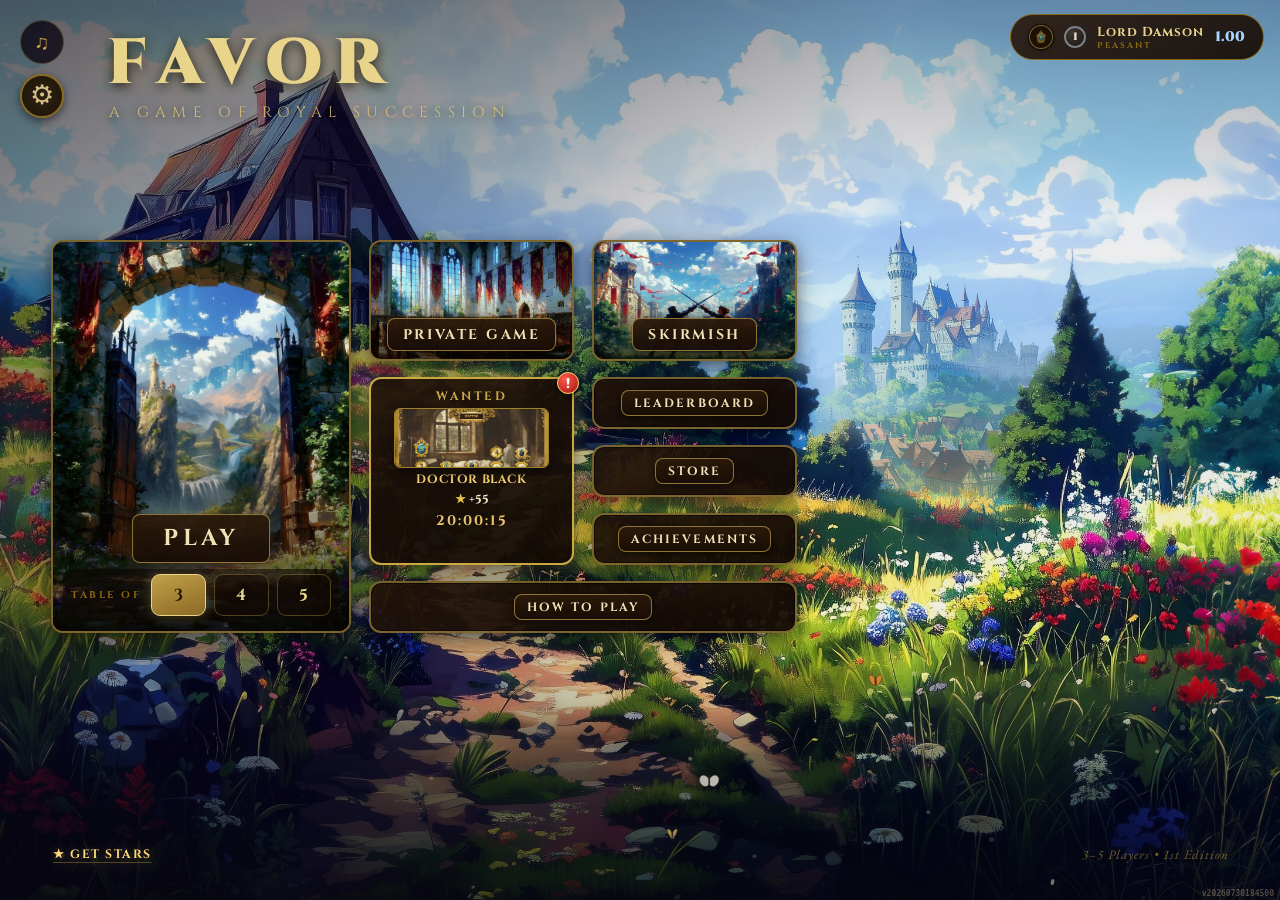
==== commit cf457ed8: "Court Standing preview: real-life rank order + his-and-hers title choice Co-Authored-By: Claude Fabl" ====
--- a/index.html
+++ b/index.html
@@ -4,7 +4,7 @@
     <meta charset="UTF-8">
     <meta name="viewport" content="width=device-width, initial-scale=1.0, viewport-fit=cover">
     <title>FAVOR — A Game of Royal Succession</title>
-    <link rel="stylesheet" href="css/style.css?v=20260730180000">
+    <link rel="stylesheet" href="css/style.css?v=20260730184500">
     <!-- Skylar's melee cinematic — loaded AFTER style.css so its .ms-* rules win. -->
     <link rel="stylesheet" href="css/melee.css?v=20260729195538">
     <!-- How to Play — the guided game's shield, spotlight and prompt. -->
@@ -637,11 +637,11 @@
     <script defer src="js/ai.js?v=20260729195538"></script>
     <script defer src="js/telemetry.js?v=20260729195538"></script>
     <script defer src="js/melee.js?v=20260729195538"></script>
-    <script defer src="js/ui.js?v=20260730180000"></script>
+    <script defer src="js/ui.js?v=20260730184500"></script>
     <script defer src="js/tablefx-pts.js?v=20260729195538"></script>
     <script defer src="js/tablefx.js?v=20260729195538"></script>
     <script defer src="js/ambient.js?v=20260729195538"></script>
-    <script defer src="js/meta.js?v=20260730180000"></script>
+    <script defer src="js/meta.js?v=20260730184500"></script>
     <script defer src="js/achievements.js?v=20260729195538"></script>
     <script defer src="js/almanac.js?v=20260729195538"></script>
     <script defer src="js/settings.js?v=20260729195538"></script>
--- a/css/style.css
+++ b/css/style.css
@@ -8421,3 +8421,18 @@
     .pc-title { font-size: 7px; letter-spacing: 1.5px; }
     .pf-court-title { font-size: 13px; }
 }
+
+/* His-and-hers title chooser (profile card + victory chip) */
+.pf-court-forms { display: inline-flex; gap: 6px; }
+.pf-court-form, .vs-pl-form {
+    font-family: 'Cinzel', serif; font-size: 10.5px; font-weight: 700;
+    letter-spacing: 1px; color: var(--gold-light);
+    background: rgba(0,0,0,0.35); border: 1px solid var(--gold-dark);
+    border-radius: 999px; padding: 2px 10px; cursor: pointer;
+}
+.pf-court-form.on {
+    color: #1a0e06; background: linear-gradient(160deg, #e8c34b, #c9a84c);
+    border-color: #e8c34b;
+}
+.pf-court-form:hover, .vs-pl-form:hover { border-color: var(--gold); }
+.vs-pl-form { font-size: 10px; padding: 1px 8px; margin-left: 4px; }
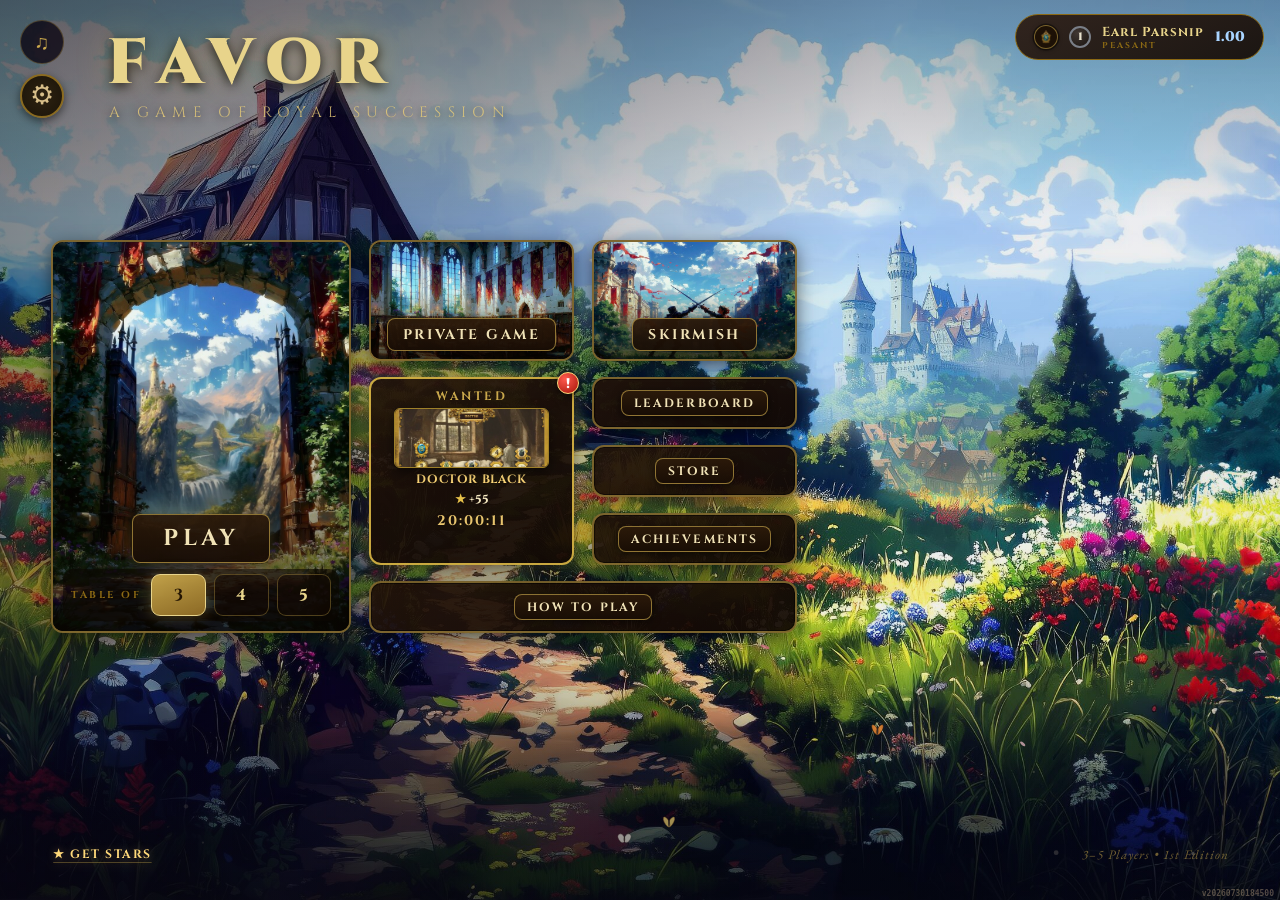
==== commit 90661ef7: "Herald replaces Knight on the preview (hero-name collision rule) Co-Authored-By: Claude Fable 5 <nor" ====
--- a/index.html
+++ b/index.html
@@ -641,7 +641,7 @@
     <script defer src="js/tablefx-pts.js?v=20260729195538"></script>
     <script defer src="js/tablefx.js?v=20260729195538"></script>
     <script defer src="js/ambient.js?v=20260729195538"></script>
-    <script defer src="js/meta.js?v=20260730184500"></script>
+    <script defer src="js/meta.js?v=20260730190500"></script>
     <script defer src="js/achievements.js?v=20260729195538"></script>
     <script defer src="js/almanac.js?v=20260729195538"></script>
     <script defer src="js/settings.js?v=20260729195538"></script>
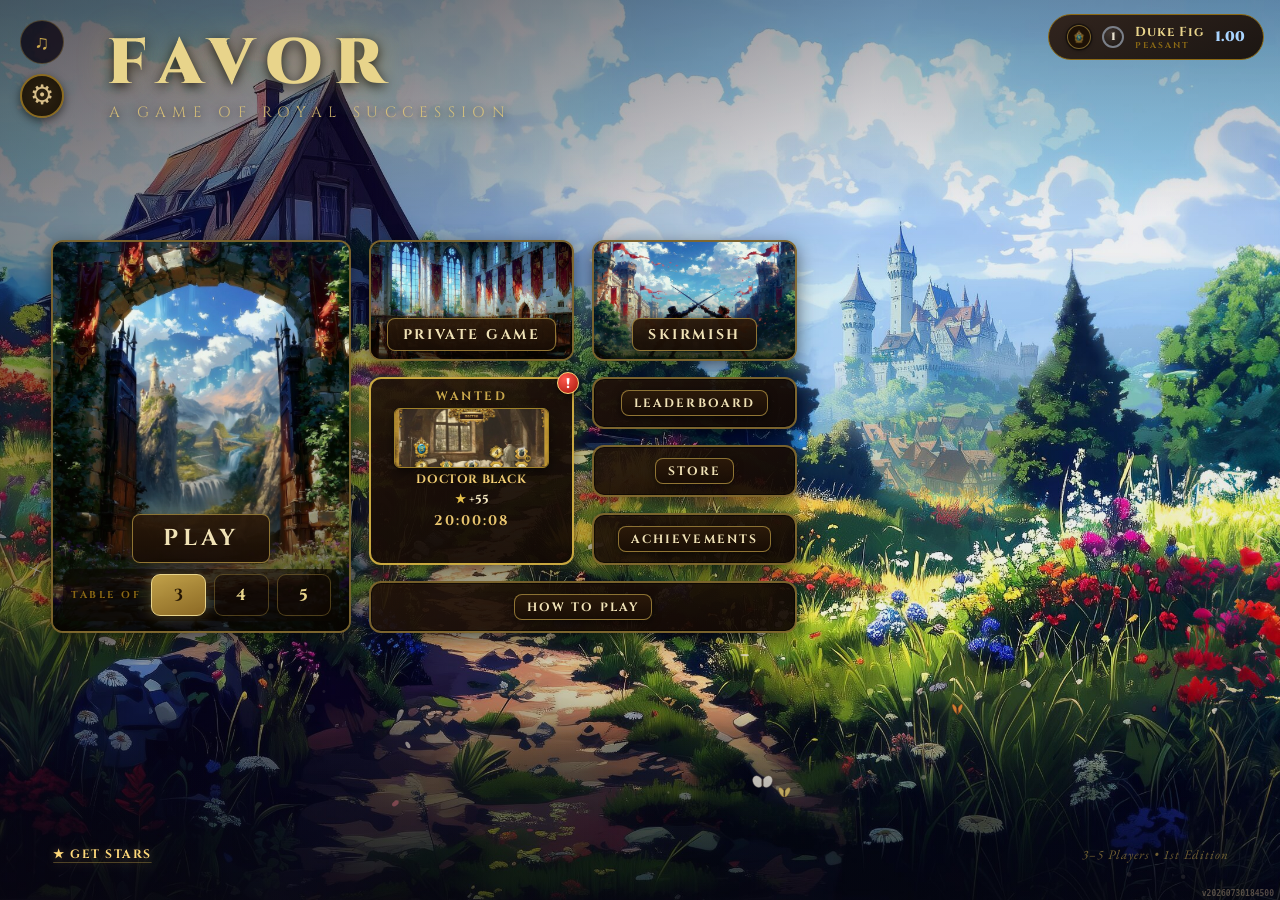
==== commit f785357f: "Court Standing preview: the wardrobe + tap-a-row public profiles Co-Authored-By: Claude Fable 5 <nor" ====
--- a/index.html
+++ b/index.html
@@ -4,7 +4,7 @@
     <meta charset="UTF-8">
     <meta name="viewport" content="width=device-width, initial-scale=1.0, viewport-fit=cover">
     <title>FAVOR — A Game of Royal Succession</title>
-    <link rel="stylesheet" href="css/style.css?v=20260730184500">
+    <link rel="stylesheet" href="css/style.css?v=20260730194500">
     <!-- Skylar's melee cinematic — loaded AFTER style.css so its .ms-* rules win. -->
     <link rel="stylesheet" href="css/melee.css?v=20260729195538">
     <!-- How to Play — the guided game's shield, spotlight and prompt. -->
@@ -641,7 +641,7 @@
     <script defer src="js/tablefx-pts.js?v=20260729195538"></script>
     <script defer src="js/tablefx.js?v=20260729195538"></script>
     <script defer src="js/ambient.js?v=20260729195538"></script>
-    <script defer src="js/meta.js?v=20260730190500"></script>
+    <script defer src="js/meta.js?v=20260730194500"></script>
     <script defer src="js/achievements.js?v=20260729195538"></script>
     <script defer src="js/almanac.js?v=20260729195538"></script>
     <script defer src="js/settings.js?v=20260729195538"></script>
--- a/css/style.css
+++ b/css/style.css
@@ -8371,7 +8371,8 @@
 }
 
 /* Profile — the Court Standing card */
-.pf-court { display: flex; align-items: center; gap: 12px; padding: 4px 2px 2px; }
+.pf-court { display: flex; align-items: flex-start; gap: 12px; padding: 4px 2px 2px; }
+.pf-court .pf-plv { margin-top: 1px; }
 .pf-plv { min-width: 34px; height: 34px; font-size: 15px; border-width: 2.5px; }
 .pf-court-main { flex: 1; min-width: 0; }
 .pf-court-rank { display: flex; align-items: baseline; gap: 10px; }
@@ -8436,3 +8437,23 @@
 }
 .pf-court-form:hover, .vs-pl-form:hover { border-color: var(--gold); }
 .vs-pl-form { font-size: 10px; padding: 1px 8px; margin-left: 4px; }
+
+/* The wardrobe — wear any earned rank or color (profile card) */
+.pf-court-wear-lbl {
+    font-family: 'Cinzel', serif; font-size: 9.5px; letter-spacing: 2px;
+    text-transform: uppercase; color: var(--gold-dark); margin: 10px 0 4px;
+}
+.pf-court-wear { display: flex; flex-wrap: wrap; gap: 5px; }
+/* Tint pills keep their own color; the worn one is framed, not filled */
+.pf-court-form.tintpill.on {
+    background: rgba(232,195,75,0.14); border-color: #e8c34b;
+    color: var(--gold-light);   /* the Plain pill; tinted pills override below */
+}
+.pf-court-form.tintpill.on.plv-bronze { color: #d29a6a; }
+.pf-court-form.tintpill.on.plv-silver { color: #ccd6e0; }
+.pf-court-form.tintpill.on.plv-gold   { color: #ecc65a; }
+.pf-court-form.tintpill.on.plv-plat   { color: #dceef5; }
+
+/* Board rows now open the noble's public profile */
+.lb-row { cursor: pointer; }
+.pub-name { font-family: 'Cinzel', serif; font-weight: 900; font-size: 17px; letter-spacing: 1px; }
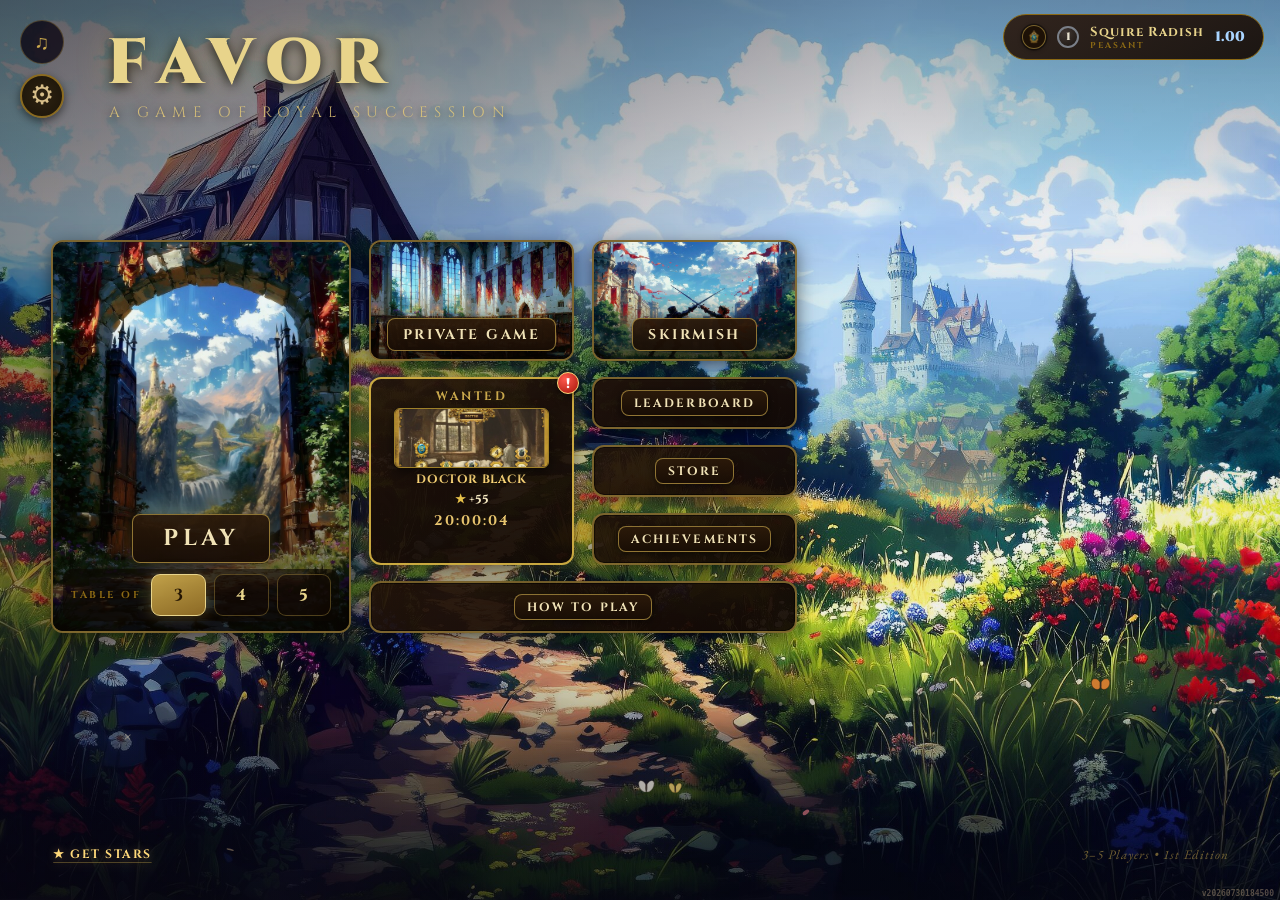
==== commit 1ada26fe: "Wardrobe label: Titles" ====
--- a/index.html
+++ b/index.html
@@ -641,7 +641,7 @@
     <script defer src="js/tablefx-pts.js?v=20260729195538"></script>
     <script defer src="js/tablefx.js?v=20260729195538"></script>
     <script defer src="js/ambient.js?v=20260729195538"></script>
-    <script defer src="js/meta.js?v=20260730194500"></script>
+    <script defer src="js/meta.js?v=20260730201500"></script>
     <script defer src="js/achievements.js?v=20260729195538"></script>
     <script defer src="js/almanac.js?v=20260729195538"></script>
     <script defer src="js/settings.js?v=20260729195538"></script>
